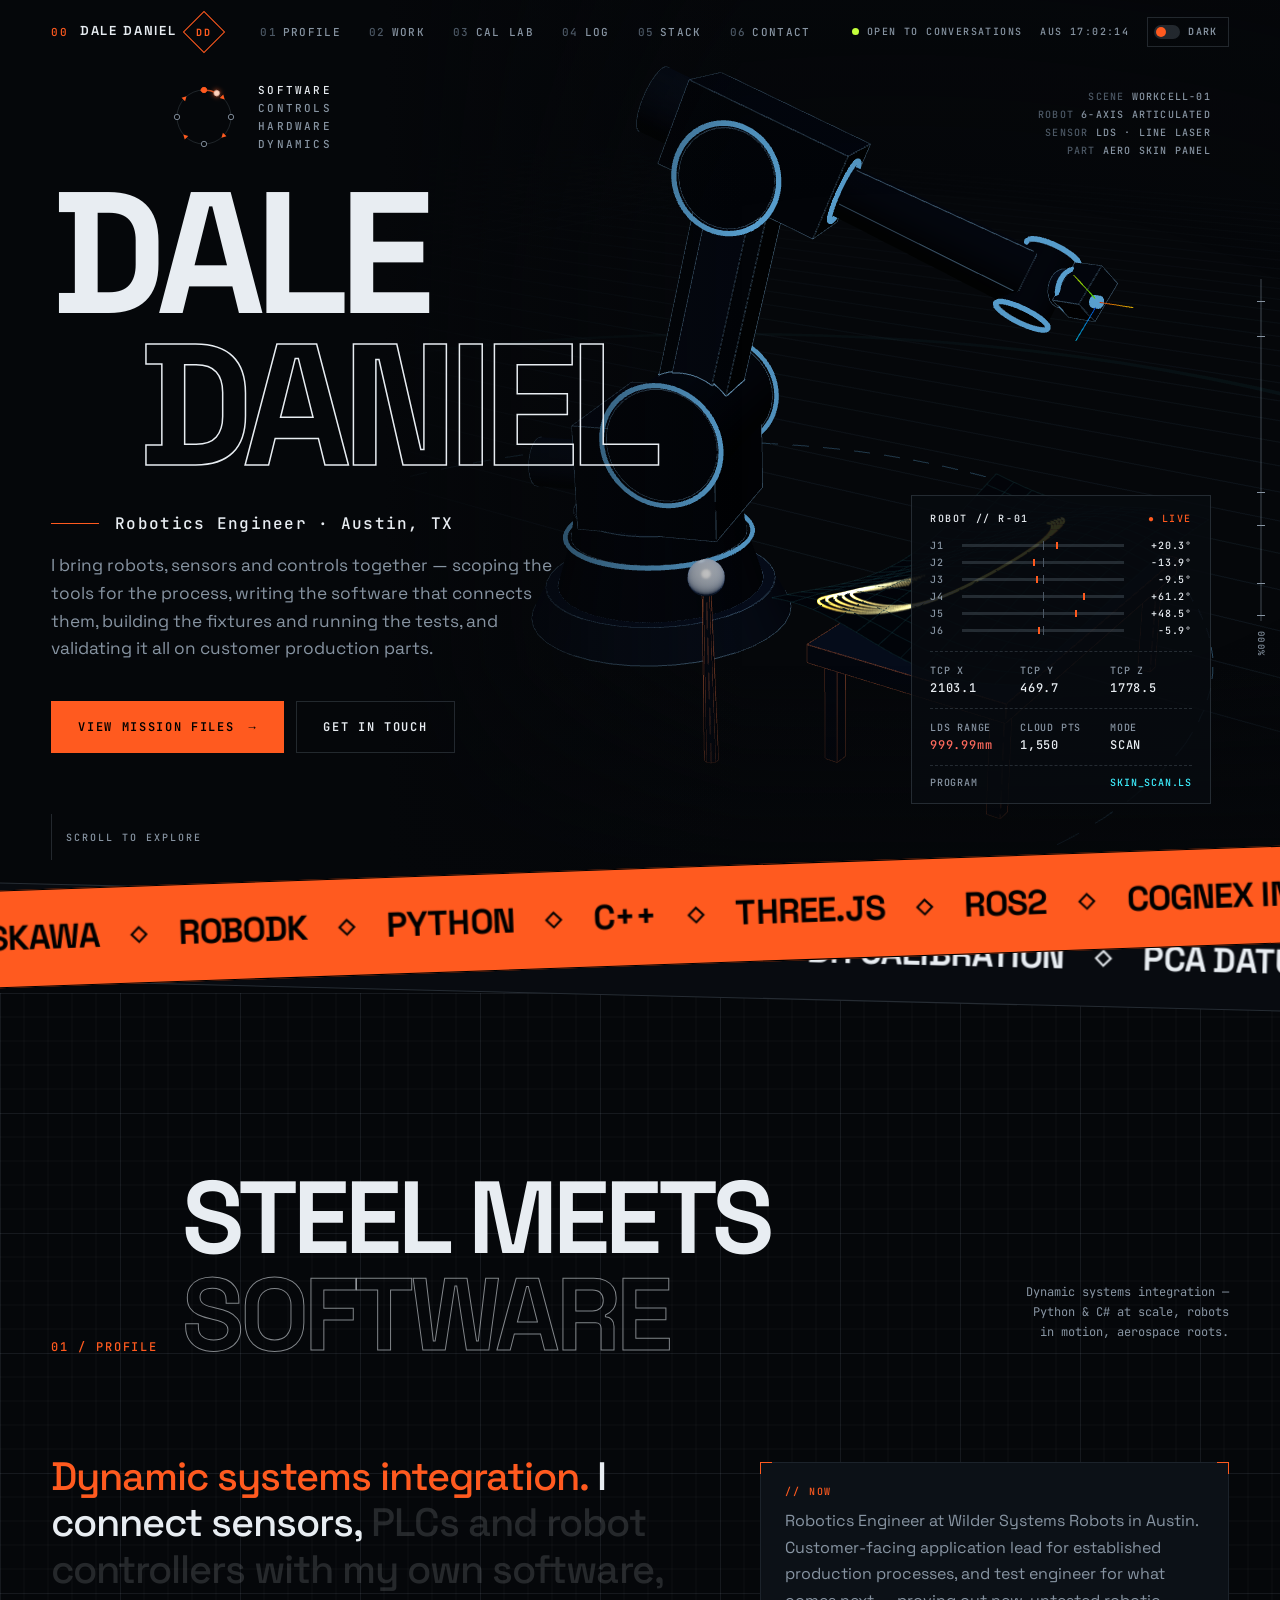
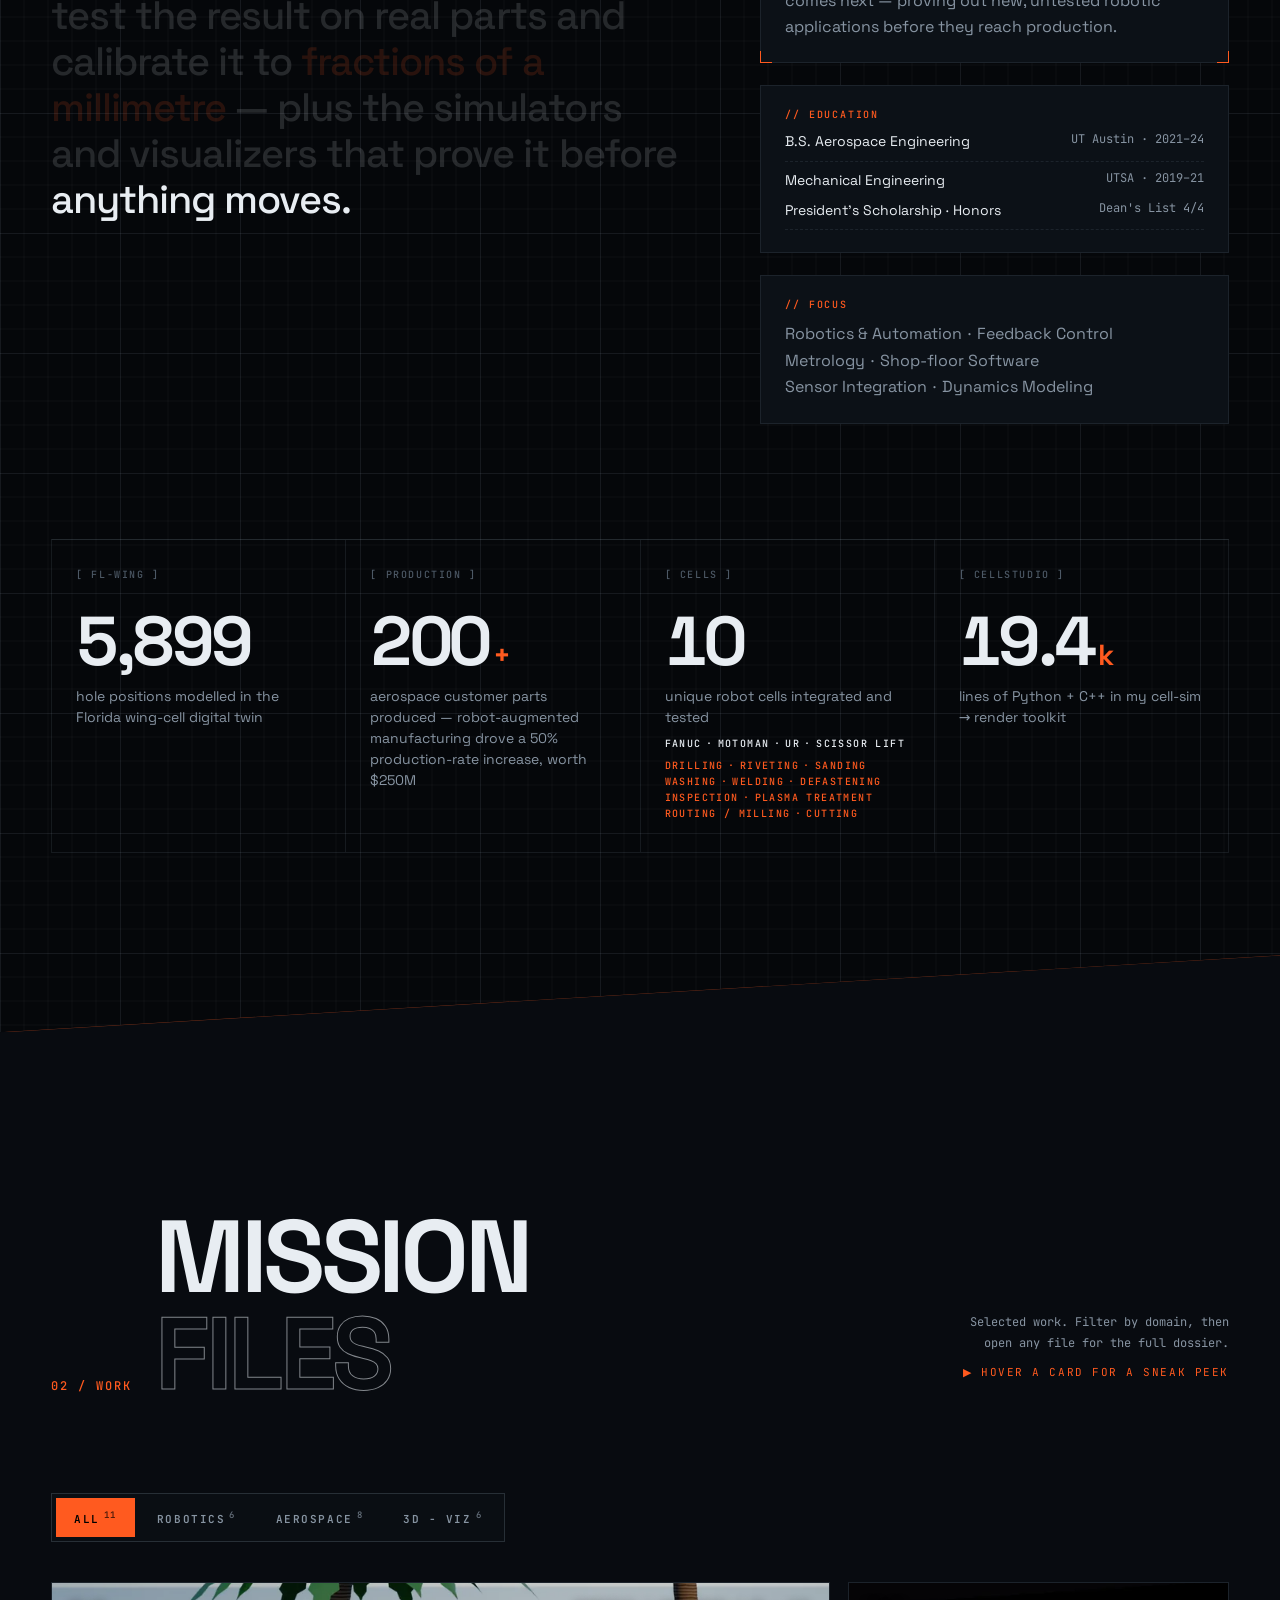
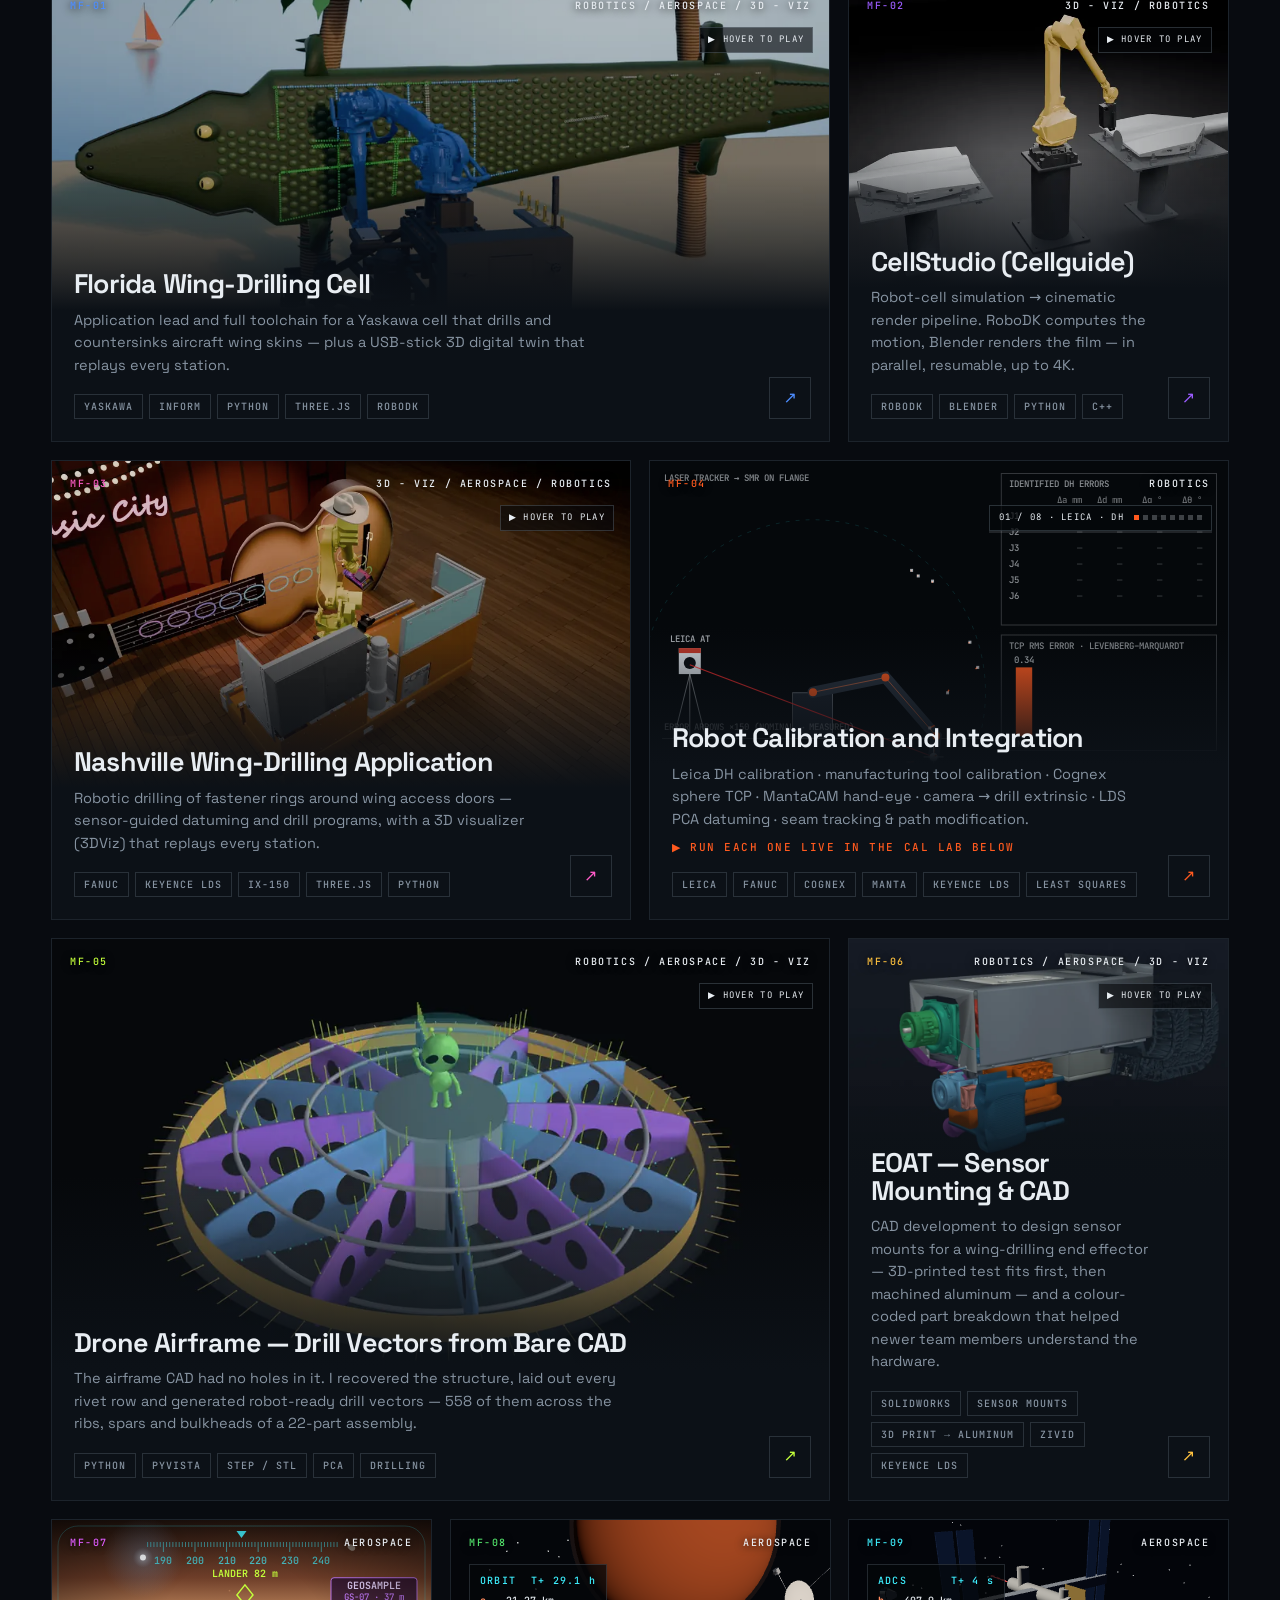
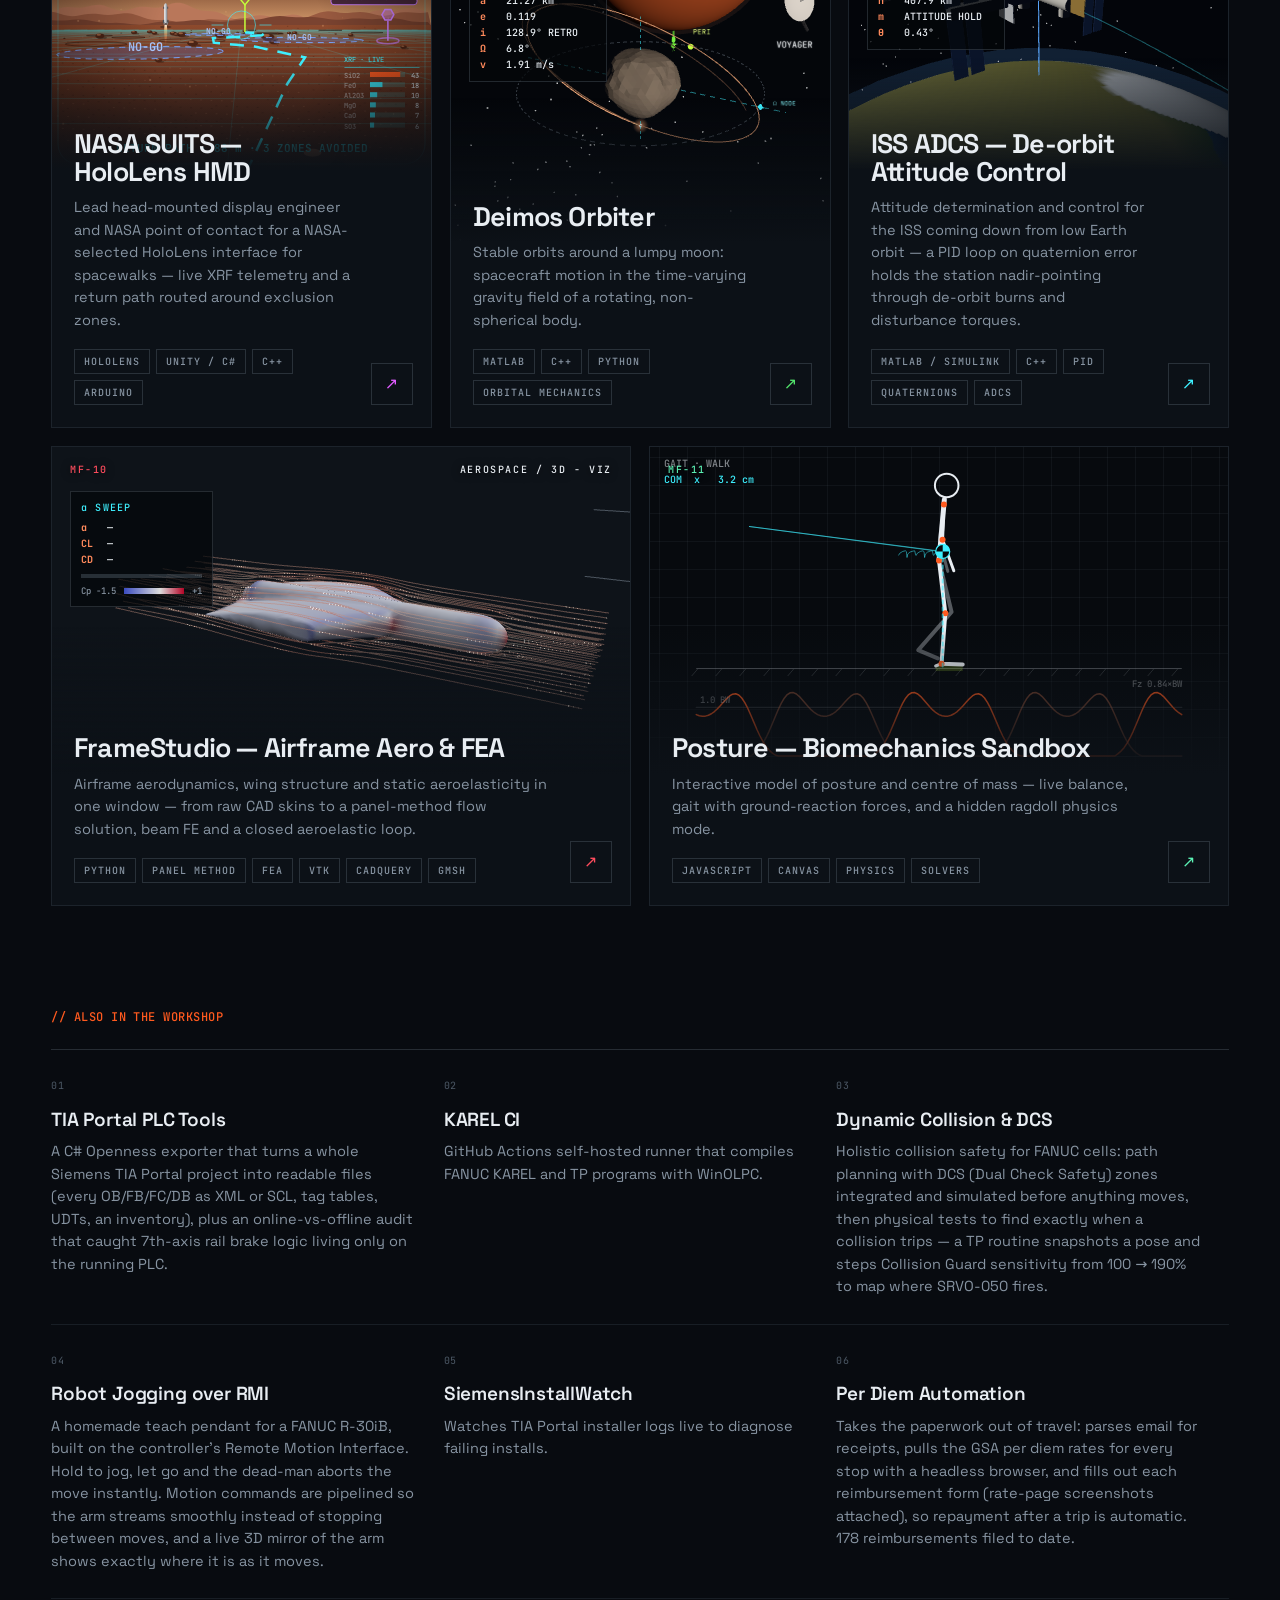
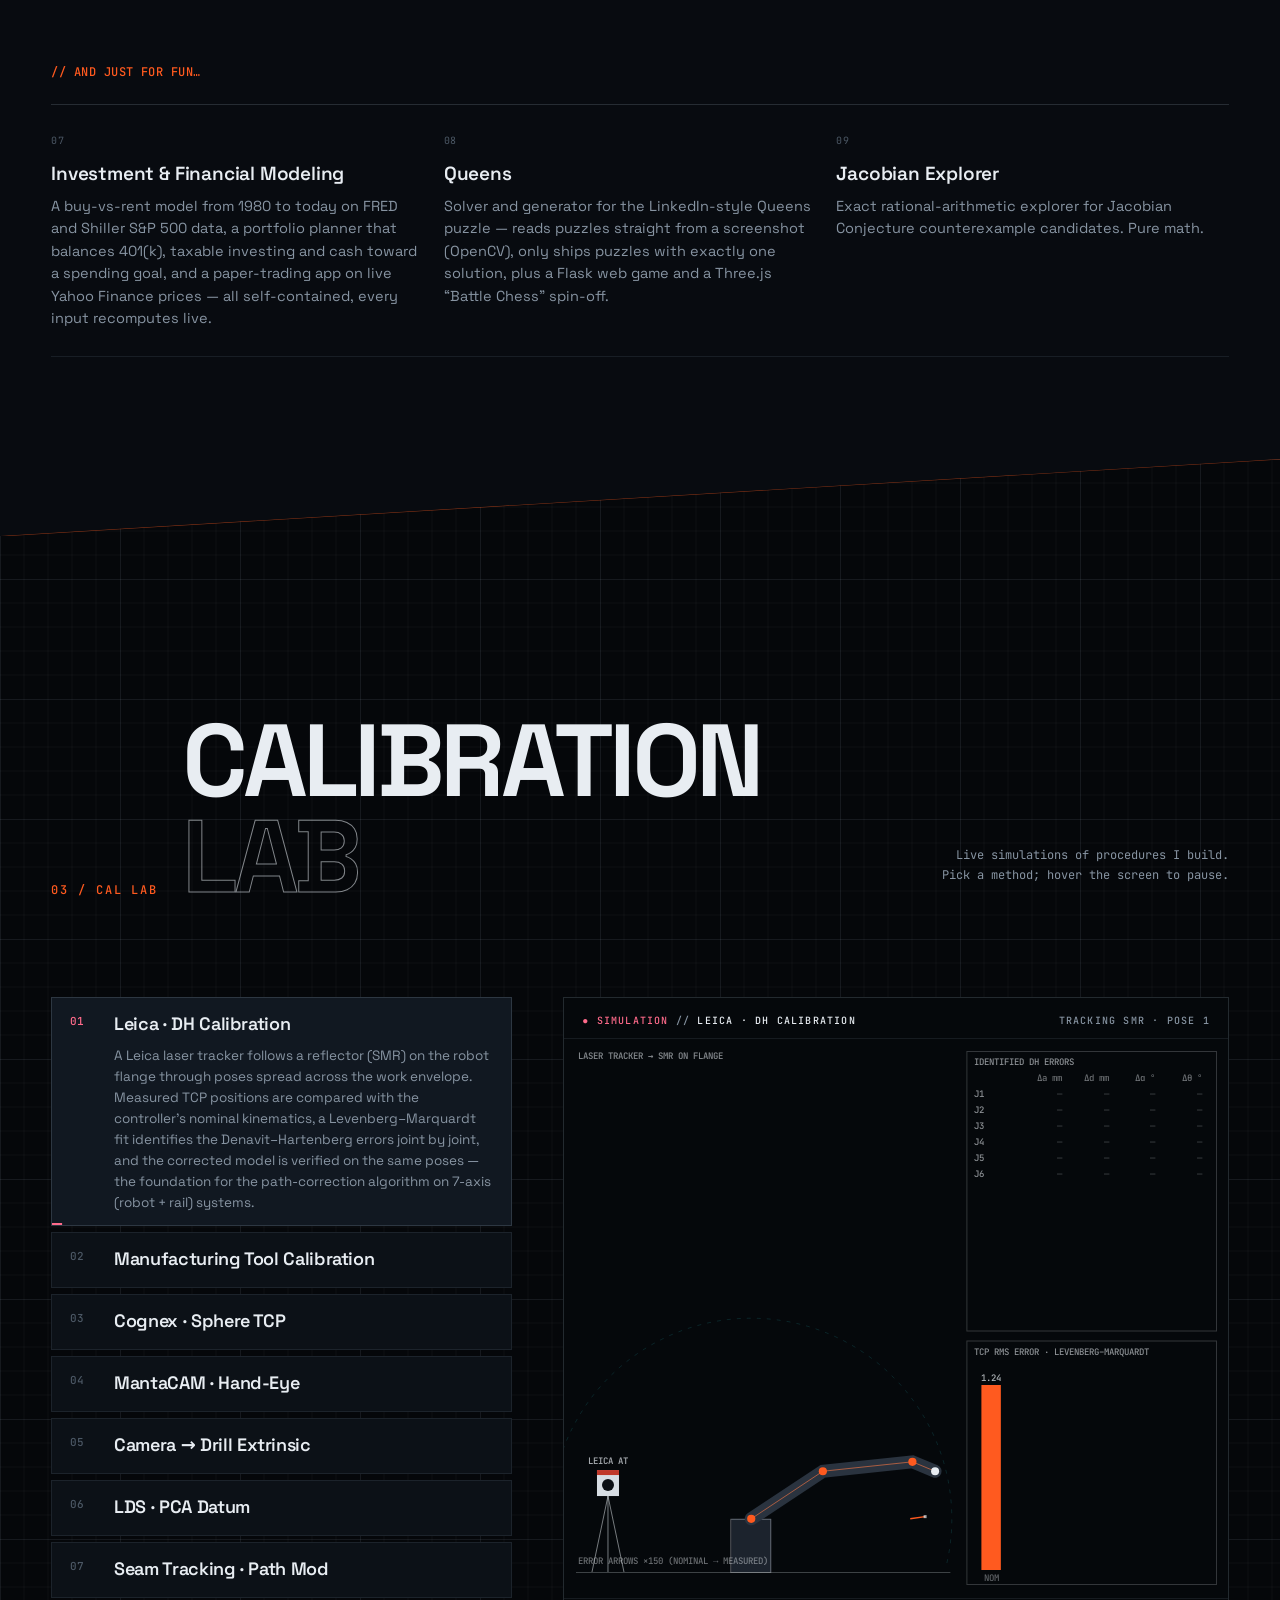
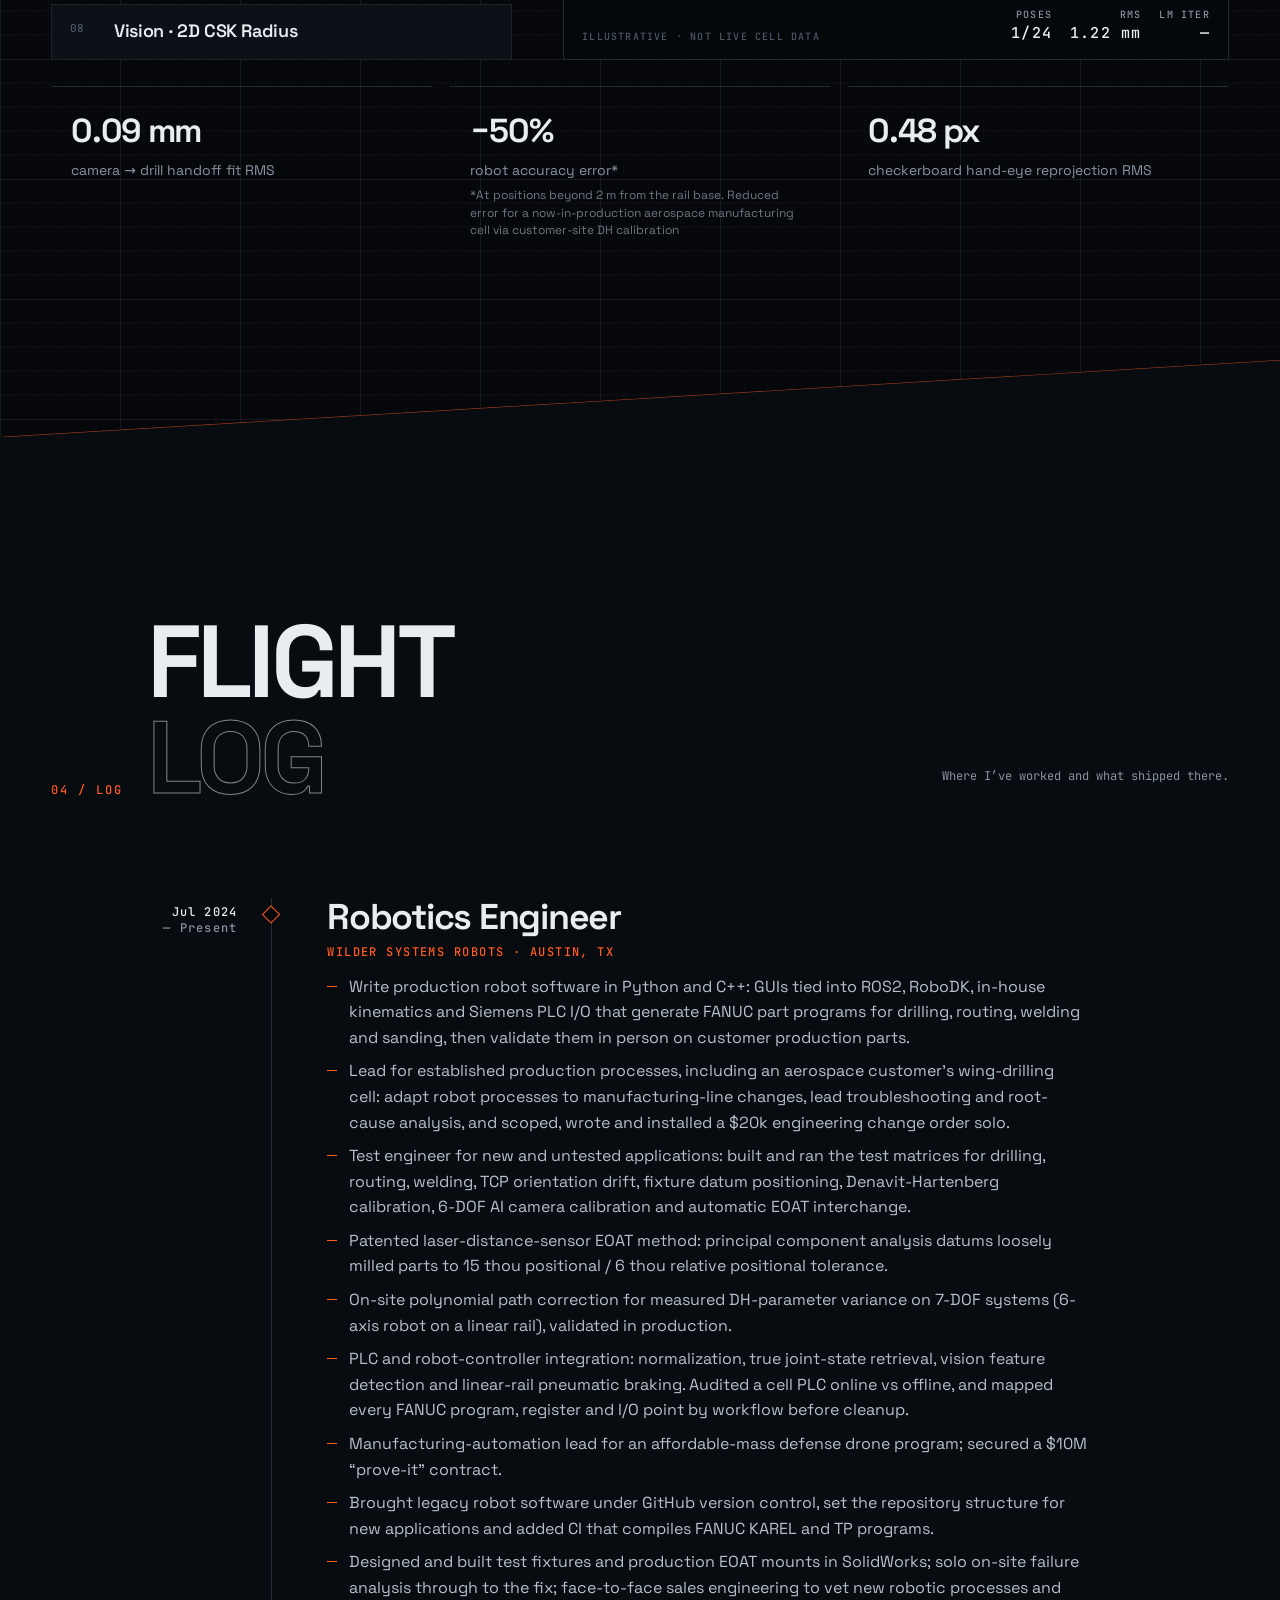
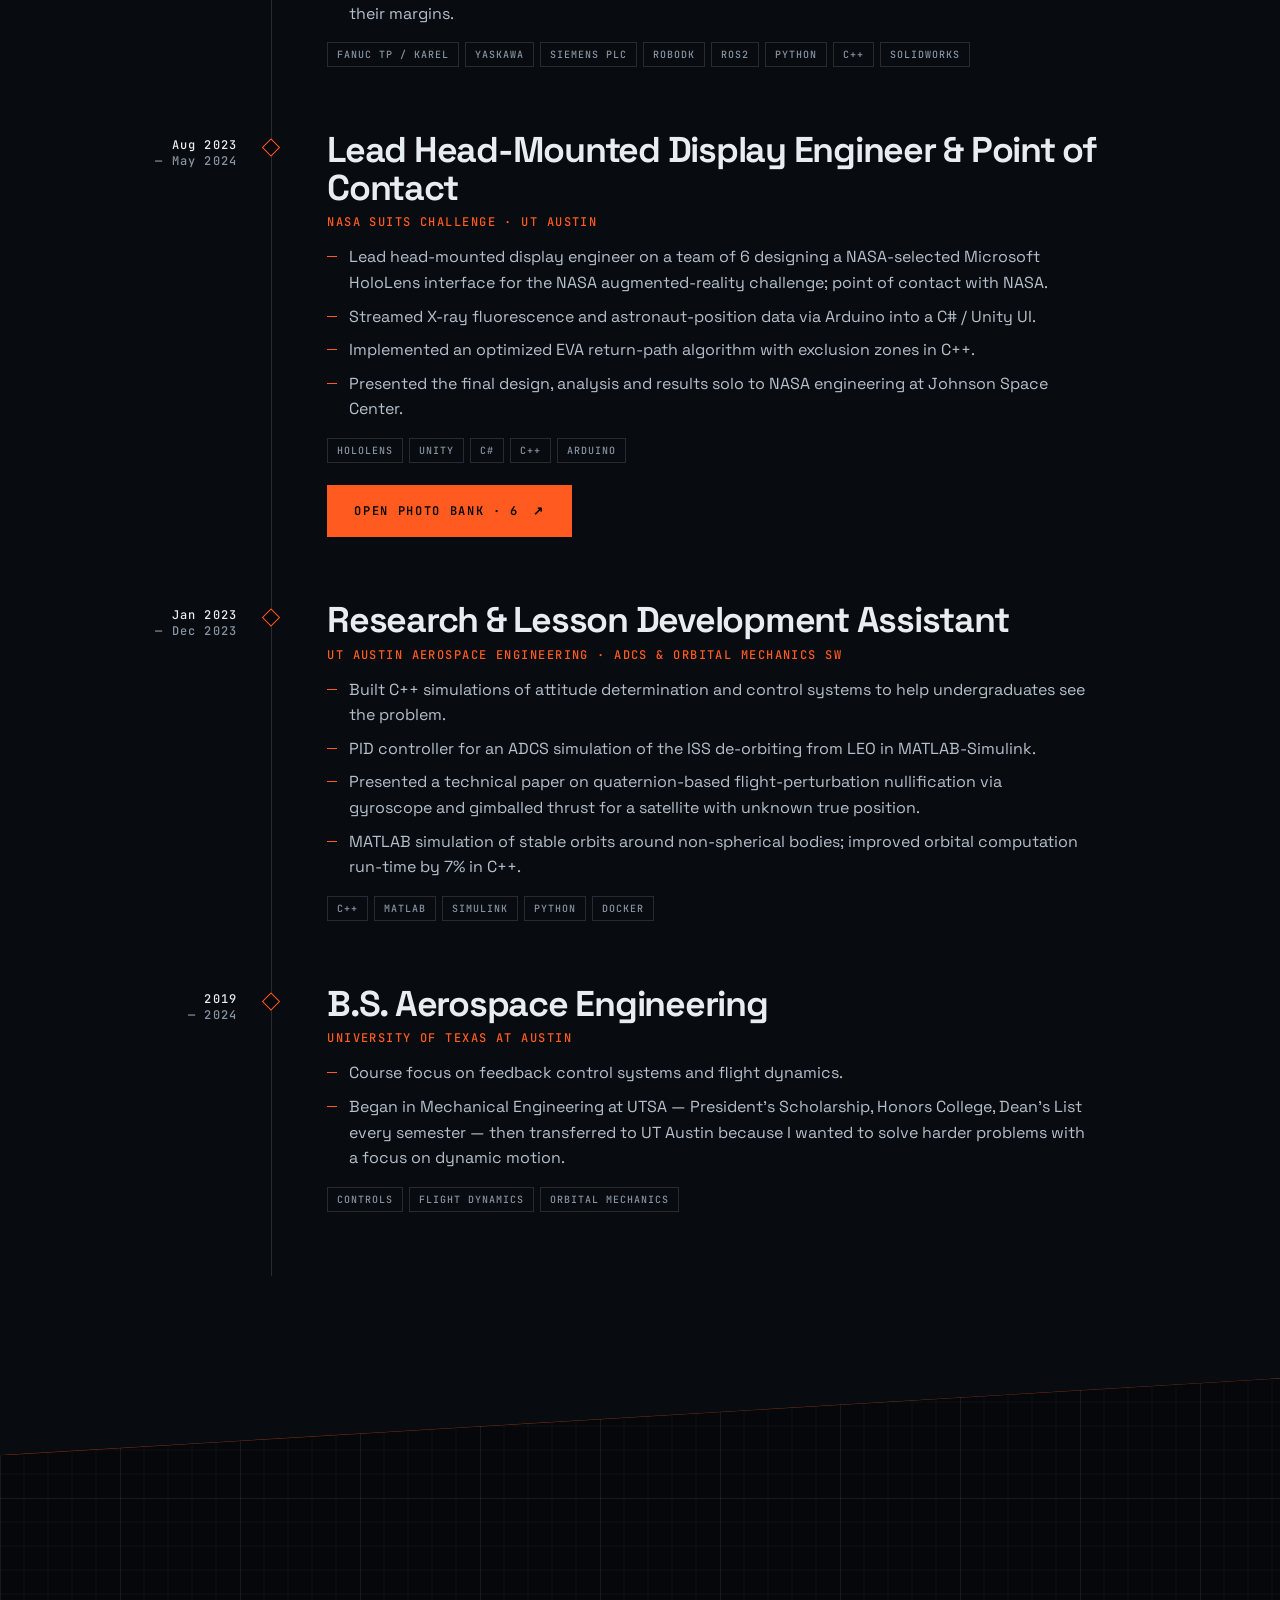
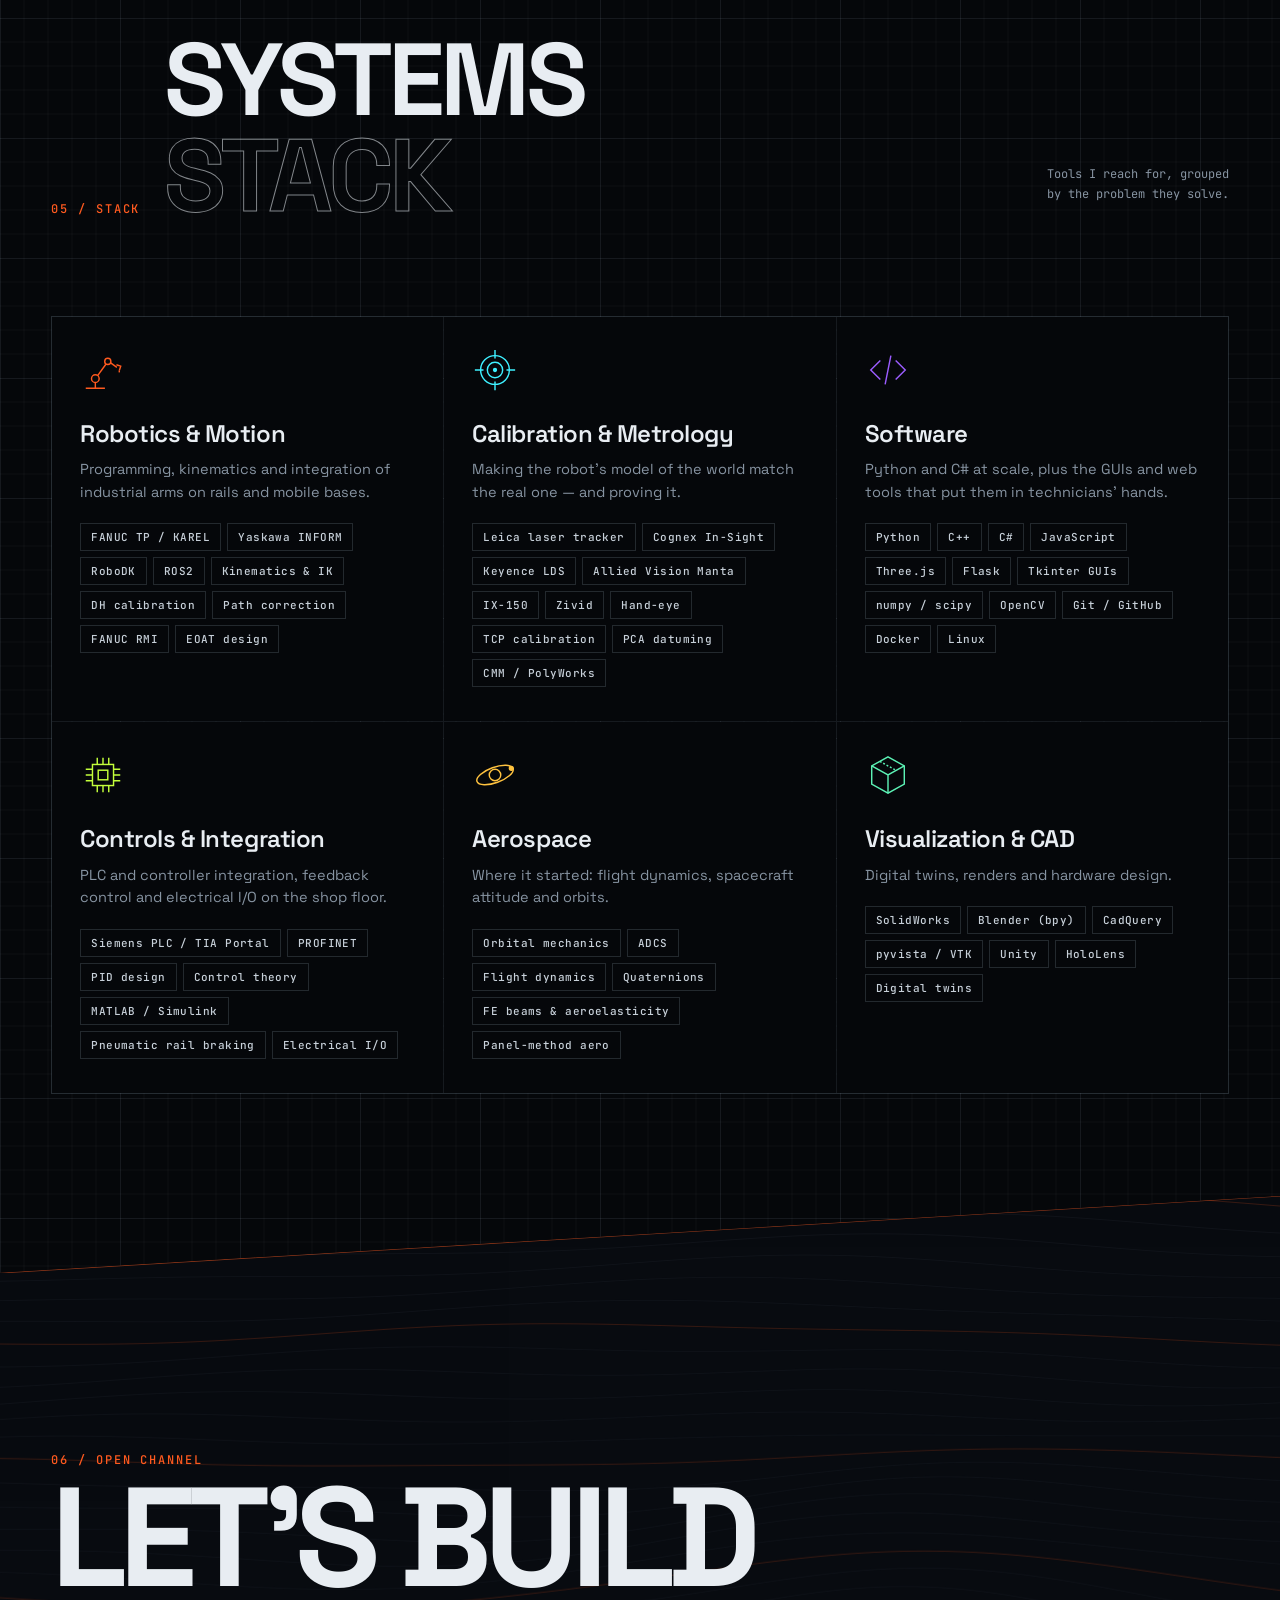
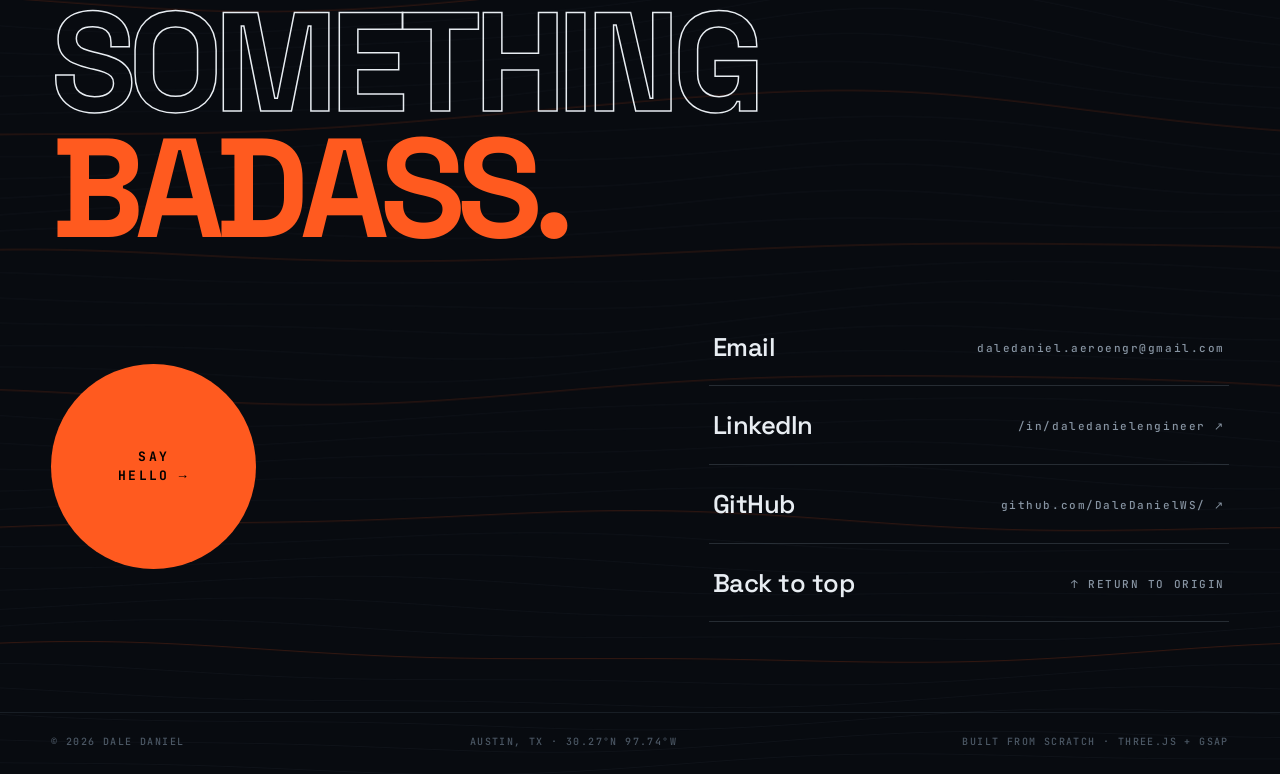
==== index.html @ c2057deb "Update site 2026-11-19 23:17 Co-Authored-By: Claude Opus 5.5 <noreply@anthropic.com>" ====
<!doctype html>
<html lang="en" class="no-js">
  <head>
    <meta charset="utf-8" />
    <meta name="viewport" content="width=device-width, initial-scale=1" />
    <title>Dale Daniel — Robotics Engineer</title>
    <meta
      name="description"
      content="Dale Daniel — robotics engineer in Austin, TX. Robot calibration, aerospace drilling cells, digital twins and the software that proves them."
    />
    <meta name="theme-color" content="#05070a" />
    <meta property="og:title" content="Dale Daniel — Robotics Engineer" />
    <meta property="og:description" content="Robot calibration, aerospace drilling cells, digital twins and the software that proves them." />
    <meta property="og:type" content="website" />
    <meta property="og:url" content="https://daledanielws.github.io/" />
    <meta property="og:image" content="https://daledanielws.github.io/og-image.jpg" />
    <meta property="og:image:width" content="1200" />
    <meta property="og:image:height" content="630" />
    <meta name="twitter:image" content="https://daledanielws.github.io/og-image.jpg" />
    <meta name="twitter:card" content="summary_large_image" />
    <link rel="icon" href="favicon.svg" type="image/svg+xml" />
    <link rel="icon" href="favicon-32.png" sizes="32x32" type="image/png" />
    <link rel="apple-touch-icon" href="apple-touch-icon.png" />
    <script>
      document.documentElement.classList.replace('no-js', 'js');
      // apply the saved light/dark choice before first paint (no flash)
      try {
        if (localStorage.getItem('dd-theme') === 'light') document.documentElement.dataset.theme = 'light';
      } catch (e) {}
    </script>
    <script type="module" crossorigin src="./assets/index-Bg_ZzEa9.js"></script>
    <link rel="stylesheet" crossorigin href="./assets/index-CFBimPor.css">
    <link rel="modulepreload" crossorigin href="./assets/hero-DARFWDT0.js">
    <link rel="modulepreload" crossorigin href="./assets/three.module-BrecXwE-.js">
    <link rel="preload" as="font" type="font/woff2" crossorigin href="./assets/jetbrains-mono-latin-wght-normal-B9CIFXIH.woff2">
    <link rel="preload" as="font" type="font/woff2" crossorigin href="./assets/space-grotesk-latin-wght-normal-BhU9QXUp.woff2">
  </head>
  <body class="is-booting">
    <!-- boot -->
    <div class="boot" id="boot" aria-hidden="true">
      <div class="boot__shutter boot__shutter--top"></div>
      <div class="boot__shutter boot__shutter--bot"></div>
      <div class="boot__panel">
        <div class="boot__brand"><span>DD // SYSTEMS</span><span id="boot-ver">BOOT</span></div>
        <div class="boot__log" id="boot-log"></div>
        <div class="boot__bar"><i id="boot-bar"></i></div>
        <div class="boot__pct"><span>INITIALIZING WORKCELL</span><span id="boot-pct">000%</span></div>
      </div>
      <div class="boot__skip">CLICK TO SKIP</div>
    </div>

    <div class="cursor" id="cursor" aria-hidden="true">
      <div class="cursor__ring"><span class="cursor__label"></span></div>
      <div class="cursor__dot"></div>
    </div>

    <header class="nav" id="nav">
      <a class="nav__brand" href="#top" data-link="top" aria-label="Back to top">
        <b class="nav__n">00</b>
        <span id="nav-name">DALE DANIEL</span>
        <span class="nav__mark"><span id="nav-initials">DD</span></span>
      </a>
      <nav class="nav__links" id="nav-links" aria-label="Sections"></nav>
      <div class="nav__meta">
        <span class="status"><i></i><span id="nav-status"></span></span>
        <span class="clock" id="clock">--:--:--</span>
        <button class="theme-toggle" id="theme-toggle" aria-label="Switch light / dark mode" data-cursor="MODE">
          <span class="theme-toggle__track"><i></i></span><span class="theme-toggle__label">DARK</span>
        </button>
        <button class="nav__burger" id="burger" aria-label="Menu"><i></i><i></i></button>
      </div>
    </header>
    <nav class="menu" id="menu" aria-label="Mobile"></nav>

    <div class="rail" id="rail" aria-hidden="true">
      <div class="rail__fill"></div>
      <span class="rail__pct">000%</span>
    </div>

    <main>
      <!-- HERO -->
      <section class="hero" id="top">
        <canvas class="hero__canvas" id="hero-canvas" aria-hidden="true"></canvas>
        <div class="hero__vignette"></div>
        <div class="wrap hero__content">
          <div class="hero__eyebrow" id="hero-eyebrow"></div>
          <h1 class="hero__title" id="hero-title"></h1>
          <div class="hero__role" id="hero-role"></div>
          <p class="hero__lede" id="hero-lede"></p>
          <div class="hero__cta">
            <a class="btn btn--solid" href="#work">View mission files <span class="arr">→</span></a>
            <a class="btn" href="#contact">Get in touch</a>
          </div>
        </div>
        <div class="hero__hudlayer">
          <div class="hero__axis">
            <div>SCENE <b>WORKCELL-01</b></div>
            <div>ROBOT <b>6-AXIS ARTICULATED</b></div>
            <div>SENSOR <b>LDS · LINE LASER</b></div>
            <div>PART <b>AERO SKIN PANEL</b></div>
          </div>
          <aside class="hud brackets" id="hud" aria-hidden="true">
            <span class="br-b"></span>
            <div class="hud__head"><span>ROBOT // R-01</span><span class="rec">LIVE</span></div>
            <div id="hud-joints"></div>
            <div class="hud__grid">
              <div>TCP X<b data-hud="x">0</b></div>
              <div>TCP Y<b data-hud="y">0</b></div>
              <div>TCP Z<b data-hud="z">0</b></div>
            </div>
            <div class="hud__grid">
              <div class="laser">LDS RANGE<b data-hud="range">—</b></div>
              <div>CLOUD PTS<b data-hud="pts">0</b></div>
              <div>MODE<b>SCAN</b></div>
            </div>
            <div class="hud__foot"><span>PROGRAM</span><b>SKIN_SCAN.LS</b></div>
          </aside>
          <div class="hero__scroll"><i></i>SCROLL TO EXPLORE</div>
        </div>
      </section>

      <div class="marquee" data-dir="1"><div class="marquee__track" id="marquee-a"></div></div>
      <div class="marquee marquee--alt" data-dir="-1"><div class="marquee__track" id="marquee-b"></div></div>

      <section class="section bp-grid" id="about"></section>
      <section class="section section--layer section--alt" id="work"></section>
      <section class="section section--layer bp-grid" id="calibration"></section>
      <section class="section section--layer section--alt" id="experience"></section>
      <section class="section section--layer bp-grid" id="stack"></section>
      <section class="contact section--layer section--alt" id="contact"></section>
    </main>

    <!-- project dossier overlay -->
    <div class="dossier" id="dossier" role="dialog" aria-modal="true" aria-hidden="true" aria-labelledby="dossier-title">
      <div class="dossier__scrim" data-close></div>
      <div class="dossier__layer"></div>
      <div class="dossier__panel">
        <div class="dossier__bar">
          <span><span class="code" id="dossier-code">MF-00</span> / MISSION FILE</span>
          <div class="dossier__nav">
            <button data-prev aria-label="Previous project">← PREV</button>
            <button data-next aria-label="Next project">NEXT →</button>
            <button data-close aria-label="Close">CLOSE ✕</button>
          </div>
        </div>
        <div class="dossier__scroll" id="dossier-scroll"></div>
      </div>
    </div>

  </body>
</html>
---- assets/index-CFBimPor.css ----
:root{--bg:#05070a;--bg-2:#080b10;--panel:#0c1117;--panel-2:#111821;--line:#bed7eb17;--line-2:#bed7eb29;--text:#e8edf2;--muted:#8794a2;--dim:#4c5865;--accent:#ff5a1f;--accent-2:#ff8a5c;--cyan:#3ef0ff;--violet:#9b5cff;--lime:#c3ff3b;--amber:#ffc23f;--f-display:"Space Grotesk Variable", "Space Grotesk", system-ui, sans-serif;--f-mono:"JetBrains Mono Variable", "JetBrains Mono", ui-monospace, "Cascadia Code", monospace;--pad:clamp(20px, 4vw, 64px);--maxw:1440px;--nav-h:64px;--ease:cubic-bezier(.22, 1, .36, 1)}*,:before,:after{box-sizing:border-box}html{background:var(--bg);color:var(--text);-webkit-font-smoothing:antialiased;text-rendering:optimizelegibility;caret-color:#0000}input,textarea,[contenteditable]{caret-color:auto}body{font-family:var(--f-display);margin:0;font-size:16px;line-height:1.55;overflow-x:hidden}body.is-booting,body.is-locked{overflow:hidden}img{max-width:100%;display:block}a{color:inherit;text-decoration:none}button{font:inherit;color:inherit;cursor:pointer;background:0 0;border:0;padding:0}::selection{background:var(--accent);color:#000}.mono{font-family:var(--f-mono);letter-spacing:.04em}.sr-only{clip:rect(0 0 0 0);white-space:nowrap;width:1px;height:1px;position:absolute;overflow:hidden}.cursor{z-index:500;pointer-events:none;position:fixed;top:0;left:0}.cursor__dot,.cursor__ring{border-radius:50%;position:fixed;top:0;left:0;translate:-50% -50%}.cursor__dot{background:var(--accent);width:5px;height:5px}.cursor__ring{width:34px;height:34px;transition:width .35s var(--ease), height .35s var(--ease), background .3s, border-color .3s;border:1px solid #ffffff73;place-items:center;display:grid}.cursor__ring:before,.cursor__ring:after{content:"";background:#ffffffb3;position:absolute}.cursor__ring:before{width:1px;height:8px;top:-10px;left:50%}.cursor__ring:after{width:8px;height:1px;top:50%;left:-10px}.cursor__label{font:600 8px/1 var(--f-mono);letter-spacing:.08em;color:#000;opacity:0;transition:opacity .2s}.cursor.is-hover .cursor__ring{border-color:var(--accent);width:56px;height:56px}.cursor.is-label .cursor__ring{border-color:var(--accent);background:var(--accent);width:38px;height:38px}.cursor.is-label .cursor__label{opacity:1}.cursor__dot{transition:opacity .2s}.cursor.is-label .cursor__dot{opacity:0}.cursor__coords{font:500 9px/1 var(--f-mono);color:#fff9;white-space:nowrap;position:fixed;top:0;left:0;translate:22px 18px}@media (hover:none),(pointer:coarse){.cursor{display:none}}@media (hover:hover) and (pointer:fine){body.has-cursor,body.has-cursor a,body.has-cursor button{cursor:none}}.boot{z-index:300;font-family:var(--f-mono);color:var(--muted);place-items:center;font-size:12px;display:grid;position:fixed;inset:0}.boot__shutter{background:var(--bg);height:50.5%;position:absolute;left:0;right:0}.boot__shutter--top{border-bottom:1px solid var(--line-2);top:0}.boot__shutter--bot{bottom:0}.boot__panel{width:min(560px,88vw);position:relative}.boot__brand{color:var(--text);letter-spacing:.2em;justify-content:space-between;margin-bottom:18px;font-size:11px;display:flex}.boot__log{white-space:pre;min-height:9.5em;line-height:1.6}.boot__log .ok{color:var(--lime)}.boot__log .hl{color:var(--accent)}.boot__bar{background:var(--line-2);height:2px;margin-top:18px;overflow:hidden}.boot__bar i{background:var(--accent);transform-origin:0;width:100%;height:100%;display:block;transform:scaleX(0)}.boot__pct{letter-spacing:.16em;justify-content:space-between;margin-top:10px;font-size:10px;display:flex}.boot__skip{letter-spacing:.2em;color:var(--dim);font-size:10px;position:absolute;bottom:28px;left:50%;translate:-50%}.nav{z-index:100;height:var(--nav-h);padding:0 var(--pad);transition:background .4s, border-color .4s, height .4s var(--ease);border-bottom:1px solid #0000;justify-content:space-between;align-items:center;gap:24px;display:flex;position:fixed;top:0;left:0;right:0}.nav.is-scrolled{border-color:var(--line);background:#05070af0;height:54px}.nav__brand{letter-spacing:.14em;align-items:center;gap:12px;font-size:13px;font-weight:600;display:flex}.nav__n{font:500 11px var(--f-mono);letter-spacing:.12em;color:var(--dim);transition:color .25s}.nav__brand:hover .nav__n,.nav__brand.is-active .nav__n{color:var(--accent)}.nav__mark{border:1px solid var(--accent);width:30px;height:30px;font:700 10px var(--f-mono);place-items:center;display:grid;rotate:45deg}.nav__mark span{color:var(--accent);rotate:-45deg}.nav__links{font:500 11px var(--f-mono);letter-spacing:.12em;gap:4px;display:flex}.nav__links a{color:var(--muted);padding:8px 12px;transition:color .25s;position:relative}.nav__links a b{color:var(--dim);margin-right:6px;font-weight:500;transition:color .25s}.nav__links a:after{content:"";background:var(--accent);transform-origin:100%;height:1px;transition:transform .4s var(--ease);position:absolute;bottom:2px;left:12px;right:12px;transform:scaleX(0)}.nav__links a:hover,.nav__links a.is-active{color:var(--text)}.nav__links a.is-active b,.nav__links a:hover b{color:var(--accent)}.nav__links a.is-active:after{transform-origin:0;transform:scaleX(1)}.nav__meta{font:500 10px var(--f-mono);letter-spacing:.14em;color:var(--muted);align-items:center;gap:18px;display:flex}.status{align-items:center;gap:8px;display:inline-flex}.status i{background:var(--lime);border-radius:50%;width:7px;height:7px;animation:2s infinite ping;box-shadow:0 0 #c3ff3b99}@keyframes ping{0%{box-shadow:0 0 #c3ff3b8c}70%{box-shadow:0 0 0 9px #c3ff3b00}to{box-shadow:0 0 #c3ff3b00}}.nav__burger{border:1px solid var(--line-2);width:40px;height:40px;display:none;position:relative}.nav__burger i{background:var(--text);height:1px;transition:transform .4s var(--ease), top .4s var(--ease);position:absolute;left:11px;right:11px}.nav__burger i:first-child{top:16px}.nav__burger i:nth-child(2){top:23px}body.menu-open .nav__burger i:first-child{top:19px;transform:rotate(45deg)}body.menu-open .nav__burger i:nth-child(2){top:19px;transform:rotate(-45deg)}.menu{z-index:99;padding:var(--pad);clip-path:inset(0 0 100%);transition:clip-path .7s var(--ease);background:#05070af7;flex-direction:column;justify-content:center;gap:8px;display:flex;position:fixed;inset:0}body.menu-open .menu{clip-path:inset(0)}.menu a{letter-spacing:-.02em;font-size:clamp(36px,10vw,64px);font-weight:600;line-height:1.1}.menu a b{font:500 12px var(--f-mono);color:var(--accent);vertical-align:top;margin-right:10px}.menu .nav__mark{vertical-align:middle;width:2.5em;height:2.5em;margin-left:.5em;font-size:clamp(12px,3vw,18px);display:inline-grid}.rail{z-index:80;background:var(--line-2);width:2px;height:38vh;position:fixed;top:50%;right:18px;translate:0 -50%}.rail__fill{background:var(--accent);transform-origin:top;position:absolute;inset:0;transform:scaleY(0)}.rail__tick{background:var(--muted);width:8px;height:1px;position:absolute;left:-3px}.rail__pct{font:500 9px var(--f-mono);color:var(--muted);writing-mode:vertical-rl;letter-spacing:.14em;position:absolute;top:calc(100% + 10px);left:50%;translate:-50%}.wrap{width:100%;max-width:var(--maxw);padding:0 var(--pad);margin:0 auto}.section{background:var(--bg);padding:clamp(96px,14vw,180px) 0;position:relative}.section--layer{z-index:2;clip-path:polygon(0 6vw,100% 0,100% 100%,0 100%);margin-top:-6vw;padding-top:calc(clamp(96px,14vw,180px) + 6vw)}.bp-grid{background-image:url("data:image/svg+xml,%3Csvg xmlns='http://www.w3.org/2000/svg' width='120' height='120'%3E%3Cpath d='M24 0V120M48 0V120M72 0V120M96 0V120M0 24H120M0 48H120M0 72H120M0 96H120' stroke='%23bed7eb' stroke-opacity='.035'/%3E%3Cpath d='M.5 0V120M0 .5H120' stroke='%23bed7eb' stroke-opacity='.09'/%3E%3C/svg%3E");background-size:120px 120px}.sec-head{grid-template-columns:auto 1fr auto;align-items:end;gap:24px;margin-bottom:clamp(48px,7vw,96px);display:grid}.sec-head__idx{font:500 12px var(--f-mono);color:var(--accent);letter-spacing:.16em;padding-bottom:10px}.sec-head__title{letter-spacing:-.045em;text-transform:uppercase;margin:0;font-size:clamp(44px,8vw,128px);font-weight:650;line-height:.9}.sec-head__title .out{color:#0000;-webkit-text-stroke:1px #e8edf28c}.sec-head__aside{max-width:300px;font:400 12px/1.7 var(--f-mono);color:var(--muted);text-wrap:balance;text-align:right;padding-bottom:10px}.sec-head__tip{letter-spacing:.14em;text-transform:uppercase;color:var(--accent);margin-top:10px;font-size:11px;display:block}.split-line{padding-bottom:.04em;display:block;overflow:hidden}.brackets{position:relative}.brackets:before,.brackets:after,.brackets>.br-b:before,.brackets>.br-b:after{content:"";border-color:var(--accent);pointer-events:none;border-style:solid;width:12px;height:12px;position:absolute}.brackets:before{border-width:1px 0 0 1px;top:-1px;left:-1px}.brackets:after{border-width:1px 1px 0 0;top:-1px;right:-1px}.brackets>.br-b:before{border-width:0 0 1px 1px;bottom:-1px;left:-1px}.brackets>.br-b:after{border-width:0 1px 1px 0;bottom:-1px;right:-1px}.tag{border:1px solid var(--line-2);font:500 10px var(--f-mono);letter-spacing:.1em;color:var(--muted);text-transform:uppercase;white-space:nowrap;align-items:center;gap:6px;padding:5px 9px;display:inline-flex}.btn{height:52px;font:600 12px var(--f-mono);letter-spacing:.14em;text-transform:uppercase;border:1px solid var(--line-2);isolation:isolate;transition:color .4s var(--ease), border-color .4s;align-items:center;gap:14px;padding:0 26px;display:inline-flex;position:relative;overflow:hidden}.btn:before{content:"";z-index:-1;background:var(--accent);transition:transform .5s var(--ease);position:absolute;inset:0;transform:translateY(101%)}.btn:hover{color:#000;border-color:var(--accent)}.btn:hover:before{transform:translateY(0)}.btn--solid{background:var(--accent);color:#000;border-color:var(--accent)}.btn--solid:before{background:var(--text)}.btn .arr{transition:transform .4s var(--ease)}.btn:hover .arr{transform:translate(4px)}.hero{background:var(--bg);min-height:100svh;position:relative;overflow:hidden}.hero__canvas{width:100%;height:100%;display:block;position:absolute;inset:0}@media (width>=1001px){.hero__canvas{width:70%;left:30%}}.hero__vignette{pointer-events:none;background:linear-gradient(90deg, var(--bg) 30%, #05070a99 40%, #05070a00 58%), linear-gradient(0deg, #05070a 0%, #05070a00 26%), radial-gradient(ellipse at 70% 50%, transparent 40%, #05070a8c 100%);position:absolute;inset:0}.hero__content{z-index:2;min-height:100svh;padding-top:var(--nav-h);pointer-events:none;flex-direction:column;justify-content:center;padding-bottom:130px;display:flex;position:relative}@media (height<=700px){.hero__scroll{display:none}.hero__content{padding-bottom:56px}}.hero__content a,.hero__content button{pointer-events:auto}.hero__eyebrow{font:500 11px var(--f-mono);letter-spacing:.2em;color:var(--muted);align-items:center;gap:18px;margin-bottom:26px;display:flex}.loop{flex:none;width:72px;height:72px;overflow:visible}.loop__ring{fill:none;stroke:var(--line-2);stroke-width:1px}.loop__arrow{fill:var(--accent)}.loop__arrow--ccw,.loop.is-rev .loop__arrow--cw{display:none}.loop.is-rev .loop__arrow--ccw{display:inline}.loop__node{fill:var(--bg);stroke:var(--muted);stroke-width:1px;transition:fill .25s,stroke .25s}.loop__node.is-on{fill:var(--accent);stroke:var(--accent)}.loop__trail{fill:none;stroke:var(--accent);stroke-width:1.6px;stroke-dasharray:10 90;opacity:.75}.loop__dot{fill:#ffd2bd;filter:drop-shadow(0 0 3px var(--accent))}.loop__text ol{gap:4px;margin:0;padding:0;list-style:none;display:grid}.loop__text li{transition:color .25s}.loop__text li.is-on{color:var(--text)}.hero__title{letter-spacing:-.06em;text-transform:uppercase;margin:0;font-size:clamp(56px,min(13.5vw,21vh),220px);font-weight:700;line-height:.82}.hero__title .row{padding:.02em 0 .04em;display:block;overflow:hidden}.hero__title .row:nth-child(2){color:#0000;-webkit-text-stroke:1.5px var(--text);padding-left:.5em}.hero__title .ch{display:inline-block}.hero__role{font:500 clamp(13px, 1.25vw, 16px) var(--f-mono);letter-spacing:.08em;color:var(--text);align-items:center;gap:16px;margin-top:30px;display:flex}.hero__role:before{content:"";background:var(--accent);width:48px;height:1px}.hero__lede{max-width:520px;color:var(--muted);margin:18px 0 0;font-size:clamp(16px,1.35vw,19px);line-height:1.6}.hero__cta{flex-wrap:wrap;gap:12px;margin-top:38px;display:flex}.hud{z-index:3;right:calc(var(--pad) + 18px);border:1px solid var(--line-2);contain:layout paint style;width:300px;font:500 10px var(--f-mono);letter-spacing:.08em;color:var(--muted);background:#080b10db;padding:16px 18px 14px;position:absolute;bottom:96px}.hud__head{color:var(--text);letter-spacing:.16em;justify-content:space-between;margin-bottom:12px;display:flex}.hud__head .rec{color:var(--accent)}.hud__head .rec:before{content:"●";margin-right:6px;animation:1.2s steps(2,end) infinite blink}@keyframes blink{50%{opacity:0}}.hud__joint{grid-template-columns:22px 1fr 58px;align-items:center;gap:10px;height:17px;display:grid}.hud__joint .bar{background:var(--line-2);height:3px;position:relative}.hud__joint .bar:before{content:"";background:var(--dim);width:1px;height:9px;position:absolute;top:-3px;left:50%}.hud__joint .bar i{background:var(--accent);width:2px;height:7px;margin-left:-1px;position:absolute;top:-2px;left:0}.hud__joint .val{text-align:right;color:var(--text);font-variant-numeric:tabular-nums}.hud__grid{border-top:1px dashed var(--line-2);grid-template-columns:repeat(3,1fr);gap:8px;margin-top:12px;padding-top:12px;display:grid}.hud__grid div b{color:var(--text);font-variant-numeric:tabular-nums;margin-top:3px;font-size:12px;font-weight:500;display:block}.hud__grid .laser b{color:#ff6b5e}.hud__foot{border-top:1px dashed var(--line-2);justify-content:space-between;margin-top:12px;padding-top:10px;display:flex}.hud__foot b{color:var(--cyan);font-weight:500}.hero__scroll{z-index:3;left:var(--pad);font:500 10px var(--f-mono);letter-spacing:.2em;color:var(--muted);align-items:center;gap:14px;display:flex;position:absolute;bottom:40px}.hero__scroll i{background:var(--line-2);width:1px;height:46px;position:relative;overflow:hidden}.hero__scroll i:after{content:"";background:var(--accent);width:1px;height:40%;animation:drip 1.8s var(--ease) infinite;position:absolute;top:-40%;left:0}@keyframes drip{to{top:100%}}.hero__axis{z-index:3;top:calc(var(--nav-h) + 24px);right:calc(var(--pad) + 18px);text-align:right;font:500 10px/1.8 var(--f-mono);letter-spacing:.12em;color:var(--dim);position:absolute}.hero__axis b{color:var(--muted);font-weight:500}.marquee{z-index:3;background:var(--accent);color:#000;border-top:1px solid #000;border-bottom:1px solid #000;margin:-30px 0 0;padding:20px 0;position:relative;overflow:hidden;rotate:-2deg;scale:1.04}.marquee--alt{background:var(--bg-2);color:var(--text);z-index:2;border-color:var(--line-2);margin-top:-64px;rotate:1.4deg}.marquee__track{will-change:transform;width:max-content;display:flex}.marquee__item{letter-spacing:-.02em;text-transform:uppercase;white-space:nowrap;align-items:center;gap:32px;padding-right:32px;font-size:clamp(20px,2.6vw,36px);font-weight:650;display:flex}.marquee__item:after{content:"";border:2px solid;width:12px;height:12px;rotate:45deg}.profile{grid-template-columns:1.35fr 1fr;align-items:start;gap:clamp(40px,6vw,110px);display:grid}.statement{letter-spacing:-.025em;margin:0;font-size:clamp(26px,3.1vw,48px);font-weight:500;line-height:1.16}.statement .w{opacity:.14}.statement em{color:var(--accent);font-style:normal}.profile__side{gap:22px;padding-top:8px;display:grid}.profile__card{background:var(--panel);border:1px solid var(--line);padding:22px 24px}.profile__card h4{font:500 10px var(--f-mono);color:var(--accent);letter-spacing:.18em;margin:0 0 10px}.profile__card p{color:var(--muted);margin:0;line-height:1.65}.focus{overflow:hidden}.focus__in{text-wrap:balance;margin-left:-.9em;display:block}.focus__in span{white-space:nowrap}.focus__in span:before{content:"·";text-align:center;width:.9em;display:inline-block}.profile__card ul{gap:8px;margin:0;padding:0;list-style:none;display:grid}.profile__card li{border-bottom:1px dashed var(--line);justify-content:space-between;gap:12px;padding-bottom:8px;font-size:14px;display:flex}.profile__card li:has(+li.is-joined){border-bottom:0;padding-bottom:0}.profile__card li span:last-child{color:var(--muted);font:400 12px var(--f-mono);text-align:right}.stats{border-top:1px solid var(--line-2);border-left:1px solid var(--line);grid-template-columns:repeat(4,1fr);margin-top:clamp(64px,9vw,130px);display:grid}.stat{border-right:1px solid var(--line);border-bottom:1px solid var(--line);padding:28px 24px 30px;position:relative;overflow:hidden}.stat:before{content:"";background:radial-gradient(400px circle at var(--mx,50%) var(--my,50%), #ff5a1f1f, transparent 40%);opacity:0;transition:opacity .4s;position:absolute;inset:0}.stat:hover:before{opacity:1}.stat__code{font:500 10px var(--f-mono);color:var(--dim);letter-spacing:.16em}.stat__num{letter-spacing:-.05em;font-variant-numeric:tabular-nums;margin-top:26px;font-size:clamp(44px,5.4vw,84px);font-weight:650;line-height:1}.stat__num small{color:var(--accent);letter-spacing:-.02em;margin-left:4px;font-size:.42em}.stat__label{color:var(--muted);margin-top:10px;font-size:14px;line-height:1.5}.stat__list{font:500 10px/1.6 var(--f-mono);letter-spacing:.14em;color:var(--text);margin-top:8px;overflow:hidden}.stat__list>span{flex-wrap:wrap;margin-left:-1.6em;display:flex}.stat__list i{white-space:nowrap;font-style:normal}.stat__list i:before{content:"·";text-align:center;width:1.6em;display:inline-block}.stat__list--acc{color:var(--accent);margin-top:6px}.tabs{border:1px solid var(--line-2);background:#0c111799;flex-wrap:wrap;gap:4px;width:max-content;max-width:100%;margin-bottom:40px;padding:4px;display:flex;position:relative}.tabs__ind{background:var(--accent);z-index:0;width:0;height:calc(100% - 8px);transition:transform .55s var(--ease), width .55s var(--ease);position:absolute;top:4px;left:0}.tabs button{z-index:1;font:600 11px var(--f-mono);letter-spacing:.14em;color:var(--muted);padding:11px 18px;transition:color .35s;position:relative}.tabs button sup{opacity:.7;margin-left:4px;font-size:9px}.tabs button.is-active{color:#000}.tabs button:not(.is-active):hover{color:var(--text)}.work-grid{grid-template-columns:repeat(12,minmax(0,1fr));gap:18px;display:grid}.card-cell{grid-column:span var(--span,4);outline:none;min-width:0;display:flex}.card-cell.is-hidden{display:none}.card-cell:focus-visible .card{border-color:var(--acc)}.card{--acc:var(--accent);background:var(--panel);border:1px solid var(--line);min-width:0;min-height:460px;transform-style:preserve-3d;text-align:left;isolation:isolate;flex-direction:column;flex:1;transition:border-color .4s;display:flex;position:relative;overflow:hidden}.card:hover{border-color:color-mix(in srgb, var(--acc) 55%, transparent)}.card__media{background:#070a0e;flex:1;min-height:250px;position:relative;overflow:hidden}.card__media img,.card__media canvas{object-fit:cover;width:112%;height:112%;transition:transform 1s var(--ease), filter .6s;position:absolute;inset:-6%}.card__media img{filter:saturate(.85)brightness(.85);max-width:none}.card:hover .card__media img{filter:saturate(1.05)brightness()}.card__media:after{content:"";background:linear-gradient(0deg, var(--panel) 0%, transparent 45%);pointer-events:none;position:absolute;inset:0}.card__scan{z-index:2;pointer-events:none;background:linear-gradient(180deg, transparent 0%, color-mix(in srgb, var(--acc) 22%, transparent) 50%, transparent 51%);opacity:0;background-position:0 -120%;background-size:100% 220%;position:absolute;inset:0}.card:hover .card__scan{opacity:1;animation:scan 1.3s var(--ease) 1 forwards}@keyframes scan{to{background-position:0 120%}}.card__top{z-index:3;font:500 10px var(--f-mono);letter-spacing:.16em;color:var(--text);text-shadow:0 1px 8px #000;justify-content:space-between;display:flex;position:absolute;top:16px;left:18px;right:18px}.card__top .code{color:var(--acc)}.card__body{z-index:2;margin-top:-40px;padding:0 76px 22px 22px;position:relative;transform:translateZ(30px)}.card__title{letter-spacing:-.03em;margin:0;font-size:clamp(24px,2.1vw,32px);font-weight:650;line-height:1.05}.card__title span{-webkit-box-decoration-break:clone;box-decoration-break:clone;transition:color .35s var(--ease), background-color .35s var(--ease), box-shadow .35s var(--ease);background-color:#0000;padding:.05em 0;box-shadow:.22em 0 #0000,-.22em 0 #0000}.card-cell:hover .card__title span,.card-cell:focus-visible .card__title span{color:var(--acc);background-color:#000;box-shadow:.22em 0 #000,-.22em 0 #000}.card:has(.card__media.is-playing) .card__title span{background-color:#000;box-shadow:.22em 0 #000,-.22em 0 #000}@media (hover:none){.card:has(.vid-progress.is-sim) .card__title span{background-color:#000;box-shadow:.22em 0 #000,-.22em 0 #000}}.card__sub{color:var(--muted);max-width:560px;margin:10px 0 18px;font-size:14.5px;line-height:1.55}.card__callout{font:500 11px var(--f-mono);letter-spacing:.14em;text-transform:uppercase;color:var(--accent);margin:-8px 0 18px}.card__tags{flex-wrap:wrap;gap:6px;display:flex}.card__open{z-index:3;border:1px solid var(--line-2);width:42px;height:42px;color:var(--acc);transition:background .4s var(--ease), color .4s, rotate .5s var(--ease);place-items:center;display:grid;position:absolute;bottom:22px;right:18px}.card:hover .card__open{background:var(--acc);color:#000;rotate:-45deg}.card__glare{z-index:4;pointer-events:none;background:radial-gradient(500px circle at var(--gx,50%) var(--gy,50%), #ffffff12, transparent 40%);opacity:0;transition:opacity .4s;position:absolute;inset:0}.card:hover .card__glare{opacity:1}.dossier{--acc:var(--accent);z-index:150;pointer-events:none;visibility:hidden;position:fixed;inset:0}.dossier.is-open{pointer-events:auto;visibility:visible}.dossier__scrim{opacity:0;background:#000000d1;position:absolute;inset:0}.dossier__layer{background:var(--acc);width:min(1180px,100vw);position:absolute;top:0;bottom:0;right:0}.dossier__panel{background:var(--bg-2);border-left:1px solid var(--line-2);flex-direction:column;width:min(1180px,100vw);display:flex;position:absolute;top:0;bottom:0;right:0}.dossier__bar{border-bottom:1px solid var(--line);height:64px;font:500 11px var(--f-mono);letter-spacing:.14em;color:var(--muted);flex:none;justify-content:space-between;align-items:center;gap:16px;padding:0 28px;display:flex}.dossier__bar .code{color:var(--acc)}.dossier__nav{gap:8px;display:flex}.dossier__nav button{border:1px solid var(--line-2);height:38px;font:600 10px var(--f-mono);letter-spacing:.14em;padding:0 14px;transition:background .3s,color .3s,border-color .3s}.dossier__nav button:hover{background:var(--acc);color:#000;border-color:var(--acc)}.dossier__scroll{overscroll-behavior:contain;flex:1;overflow-y:auto}.dossier__scroll::-webkit-scrollbar{width:6px}.dossier__scroll::-webkit-scrollbar-thumb{background:var(--line-2)}.dossier__hero{background:#06090c;height:min(56vh,520px);position:relative;overflow:hidden}.dossier__hero img,.dossier__hero canvas{object-fit:cover;width:100%;height:100%}.dossier__hero:after{content:"";background:linear-gradient(0deg, var(--bg-2) 0%, transparent 50%);pointer-events:none;position:absolute;inset:0}.dossier__head{z-index:2;margin-top:-120px;padding:0 40px;position:relative}.dossier__kicker{font:500 11px var(--f-mono);letter-spacing:.18em;color:var(--acc)}.dossier__title{letter-spacing:-.045em;margin:12px 0 0;font-size:clamp(40px,6vw,84px);font-weight:700;line-height:.92}.dossier__lede{max-width:760px;color:var(--muted);margin:20px 0 0;font-size:clamp(17px,1.5vw,20px);line-height:1.6}.dossier__tabs{margin:34px 40px 0}.dossier__body{padding:0 40px 80px}.dossier__pane{display:none}.dossier__pane.is-active{display:block}.d-grid{grid-template-columns:1.4fr 1fr;gap:40px;display:grid}.d-text p{color:#c2ccd6;margin:0 0 16px;font-size:16.5px;line-height:1.72}.d-list{gap:0;margin:0;padding:0;list-style:none;display:grid}.d-list li{border-bottom:1px solid var(--line);color:#c2ccd6;padding:14px 0 14px 30px;line-height:1.6;position:relative}.d-list li:before{content:attr(data-n);font:500 10px var(--f-mono);color:var(--acc);position:absolute;top:16px;left:0}.d-metrics{background:var(--line);border:1px solid var(--line);align-self:start;gap:1px;display:grid}.d-metric{background:var(--panel);padding:18px 20px}.d-metric b{letter-spacing:-.04em;color:var(--text);font-size:32px;font-weight:650;line-height:1.05;display:block}.d-metric span{font:400 11px/1.5 var(--f-mono);color:var(--muted);letter-spacing:.04em;margin-top:4px;display:block}.d-stack{grid-template-columns:repeat(auto-fill,minmax(220px,1fr));gap:12px;display:grid}.d-stack div{border:1px solid var(--line);background:var(--panel);padding:16px 18px}.d-stack h5{font:500 10px var(--f-mono);letter-spacing:.16em;color:var(--acc);margin:0 0 8px}.d-stack p{color:#c2ccd6;margin:0;font-size:14.5px;line-height:1.6}.d-gallery{grid-template-columns:1fr 1fr;gap:12px;margin-top:28px;display:grid}.d-gallery figure{border:1px solid var(--line);background:#06090c;margin:0}.d-gallery figure.full{grid-column:1/-1}.d-gallery figcaption{font:400 11px var(--f-mono);color:var(--muted);border-top:1px solid var(--line);padding:10px 14px}.d-note{border-left:2px solid var(--acc);background:var(--panel);font:400 12px/1.7 var(--f-mono);color:var(--muted);margin-top:28px;padding:14px 16px}.lab{grid-template-columns:.9fr 1.3fr;align-items:stretch;gap:clamp(28px,4vw,64px);display:grid}.lab__menu{flex-direction:column;gap:6px;display:flex;position:relative}.lab__desc,.lab__pager{display:none}.lab__tab{border:1px solid var(--line);background:var(--panel);text-align:left;grid-template-columns:34px 1fr;gap:2px 10px;padding:12px 18px;transition:border-color .4s,background .4s;display:grid;position:relative;overflow:hidden}.lab__tab:after{content:"";background:var(--tab-c,var(--accent));transform-origin:0;width:100%;height:2px;position:absolute;bottom:0;left:0;transform:scaleX(0)}.lab__tab.is-active:after{transform:scaleX(var(--p,0));transition:transform .15s linear}.lab__tab .n{font:500 11px var(--f-mono);color:var(--dim);grid-row:span 2;padding-top:4px}.lab__tab h3{letter-spacing:-.02em;margin:0;font-size:18px;font-weight:600}.lab__tab p{max-height:0;color:var(--muted);transition:max-height .6s var(--ease), margin .6s var(--ease);margin:0;font-size:13.5px;line-height:1.55;overflow:hidden}.lab__tab.is-active{border-color:var(--line-2);background:var(--panel-2)}.lab__tab:hover{border-color:var(--tab-c,var(--accent));background:var(--panel-2)}.lab__tab:hover .n,.lab__tab.is-active .n{color:var(--tab-c,var(--accent))}.lab__tab.is-active p{max-height:200px;margin-top:6px}.lab__screen{border:1px solid var(--line-2);background:#05080b;min-height:560px;position:relative;overflow:hidden}.lab__view{border-top:1px solid var(--line);border-bottom:1px solid var(--line);position:absolute;inset:40px 0 60px}.lab__screen canvas{width:100%;height:100%;position:absolute;inset:0}.lab__overlay{pointer-events:none;font:500 10px var(--f-mono);letter-spacing:.12em;color:var(--muted);flex-direction:column;justify-content:space-between;padding:16px 18px;display:flex;position:absolute;inset:0}.lab__overlay .row{justify-content:space-between;gap:16px;display:flex}.lab__overlay b{color:var(--text);font-weight:500}.lab__overlay .live{color:var(--tab-c,var(--accent))}.lab__readouts{text-align:right;grid-template-columns:repeat(3,auto);gap:18px;display:grid}.lab__readouts b{font-variant-numeric:tabular-nums;margin-top:2px;font-size:15px;display:block}.lab__facts{grid-template-columns:repeat(3,1fr);gap:18px;margin-top:26px;display:grid}.lab__fact{border-top:1px solid var(--line-2);padding:18px 20px}.lab__fact b{letter-spacing:-.04em;font-size:clamp(26px,2.6vw,38px);font-weight:650;display:block}.lab__fact span{color:var(--muted);margin-top:4px;font-size:14px;line-height:1.5;display:block}.lab__fact small{color:var(--muted);opacity:.8;margin-top:6px;font-size:12px;line-height:1.45;display:block}.timeline{gap:0;display:grid;position:relative}.timeline__spine{background:var(--line-2);width:1px;position:absolute;top:0;bottom:0;left:220px}.timeline__spine i{background:linear-gradient(var(--accent), var(--cyan));transform-origin:top;position:absolute;inset:0;transform:scaleY(0)}.job{grid-template-columns:220px 1fr;gap:0 56px;padding:0 0 64px;display:grid;position:relative}.job__when{font:500 12px var(--f-mono);letter-spacing:.1em;color:var(--muted);text-align:right;padding-top:6px;padding-right:34px}.job__when b{color:var(--text);font-weight:500;display:block}.job__node{background:var(--bg);border:1px solid var(--accent);width:13px;height:13px;position:absolute;top:10px;left:220px;translate:-50%;rotate:45deg}.job.is-on .job__node{background:var(--accent);box-shadow:0 0 18px var(--accent)}.job__main h3{letter-spacing:-.035em;margin:0;font-size:clamp(26px,2.8vw,40px);font-weight:650;line-height:1.05}.job__org{font:500 12px var(--f-mono);letter-spacing:.12em;color:var(--accent);text-transform:uppercase;margin-top:8px}.job__main p{color:#c2ccd6;max-width:760px;margin:16px 0 0;line-height:1.7}.job__main ul{gap:8px;max-width:760px;margin:14px 0 0;padding:0;list-style:none;display:grid}.job__main li{color:#b5c0cb;padding-left:22px;line-height:1.6;position:relative}.job__main li:before{content:"";background:var(--accent);width:10px;height:1px;position:absolute;top:.75em;left:0}.job__main .card__tags{margin-top:16px}.stack{background:var(--line);border:1px solid var(--line);grid-template-columns:repeat(3,1fr);gap:1px;display:grid}.stack__cell{background:var(--bg);min-height:280px;padding:30px 28px 34px;position:relative;overflow:hidden}.stack__cell:before{content:"";background:radial-gradient(500px circle at var(--mx,50%) var(--my,50%), color-mix(in srgb, var(--c,var(--accent)) 14%, transparent), transparent 45%);opacity:0;transition:opacity .4s;position:absolute;inset:0}.stack__cell:hover:before{opacity:1}.stack__cell>*{position:relative}.stack__icon{width:46px;height:46px;color:var(--c,var(--accent))}.stack__cell h3{letter-spacing:-.02em;margin:22px 0 6px;font-size:24px;font-weight:600}.stack__cell>p{color:var(--muted);margin:0 0 20px;font-size:14.5px;line-height:1.55}.chips{flex-wrap:wrap;gap:6px;display:flex}.chip{border:1px solid var(--line-2);font:500 11px var(--f-mono);letter-spacing:.04em;color:#c7d0d9;padding:6px 10px;transition:border-color .3s,color .3s,background .3s}.chip:hover{border-color:var(--c,var(--accent));color:var(--c,var(--accent))}.contact{flex-direction:column;justify-content:space-between;min-height:100vh;padding:clamp(110px,14vw,180px) 0 0;display:flex;position:relative;overflow:hidden}.contact__bg{z-index:0;opacity:.6;width:100%;height:100%;display:block;position:absolute;inset:0}.contact__inner{z-index:1;position:relative}.contact__big{letter-spacing:-.06em;text-transform:uppercase;margin:0;font-size:clamp(54px,11vw,190px);font-weight:700;line-height:.85}.contact__big .out{color:#0000;-webkit-text-stroke:1.5px var(--text)}.contact__big .acc{color:var(--accent)}.contact__row{flex-wrap:wrap;justify-content:space-between;align-items:center;gap:32px;margin-top:56px;display:flex}.contact__mail{aspect-ratio:1;background:var(--accent);color:#000;width:clamp(170px,16vw,230px);font:700 13px var(--f-mono);letter-spacing:.16em;text-align:center;border-radius:50%;justify-content:center;align-items:center;line-height:1.5;display:inline-flex;position:relative}.contact__links{gap:2px;min-width:min(520px,100%);display:grid}.contact__links a{border-bottom:1px solid var(--line-2);letter-spacing:-.02em;transition:padding .4s var(--ease), color .3s;justify-content:space-between;align-items:center;padding:18px 4px;font-size:clamp(20px,2vw,28px);font-weight:550;display:flex}.contact__links a span:last-child{font:500 11px var(--f-mono);color:var(--muted);letter-spacing:.14em}.contact__links a:hover{color:var(--accent);padding-left:18px}.footer{z-index:1;border-top:1px solid var(--line);font:500 10px var(--f-mono);letter-spacing:.14em;color:var(--dim);margin-top:90px;padding:22px 0 26px;position:relative}.footer .wrap{flex-wrap:wrap;justify-content:space-between;gap:12px;display:flex}.footer a:hover{color:var(--accent)}.split-line>span{display:inline-block}.section--alt{background-color:var(--bg-2)}.section--layer:before{content:"";pointer-events:none;background:linear-gradient(to bottom right,#0000 calc(50% - 1px),#ff5a1f8c 50%,#0000 calc(50% + 1px));height:6vw;position:absolute;top:0;left:0;right:0}.contact.section--layer{padding-top:calc(clamp(110px,14vw,180px) + 6vw)}.hero__hudlayer{z-index:3;pointer-events:none;position:absolute;inset:0}.no-webgl .hero__canvas{display:none}.no-webgl .hero{background:radial-gradient(ellipse at 72% 55%, #ff5a1f2e, transparent 55%), radial-gradient(ellipse at 80% 40%, #3ef0ff1f, transparent 50%), var(--bg)}.card__media canvas{width:100%;height:100%;inset:0}.dossier .tabs__ind{background:var(--acc)}.dossier__tabs{max-width:calc(100% - 80px)}.d-text .btn{margin-top:10px}.lab__screen canvas{opacity:0;transition:opacity .7s var(--ease)}.lab__screen canvas.is-active{opacity:1}.lab__disclaimer{color:var(--dim);align-self:end}.quests{margin-top:clamp(64px,8vw,110px)}.quests--fun{margin-top:clamp(40px,5vw,64px)}.quests__title{letter-spacing:.16em;color:var(--accent);margin:0 0 22px;font-size:12px;font-weight:500}.quests__grid{border-top:1px solid var(--line-2);grid-template-columns:repeat(3,1fr);display:grid}.quest{border-bottom:1px solid var(--line);padding:22px 24px 26px 0;position:relative}.quest__n{color:var(--dim);font-size:10px}.quest h4{letter-spacing:-.01em;margin:8px 0 6px;font-size:19px;font-weight:600}.quest p{color:var(--muted);margin:0;font-size:14.5px;line-height:1.55}@media (width<=1000px){.quests__grid{grid-template-columns:1fr 1fr}}@media (width<=720px){.quests__grid{grid-template-columns:1fr}.dossier__tabs{max-width:calc(100% - 44px)}}.js .rv{opacity:0;transform:translateY(40px)}@media (width<=1180px){.nav__links{display:none}.nav__burger{display:block}.stack{grid-template-columns:repeat(2,1fr)}.hud{width:270px}}@media (width<=1000px){.hero__vignette{background:linear-gradient(#05070abf 0%,#05070a66 50%,#05070a 100%)}.hud,.hero__axis{display:none}.profile,.lab,.d-grid{grid-template-columns:1fr}.stats{grid-template-columns:repeat(2,1fr)}.lab__screen{min-height:420px}.lab{gap:12px}.lab__menu{display:none}.lab__pager{grid-template-columns:44px 1fr 44px;align-items:center;gap:6px 10px;display:grid}.lab__step{border:1px solid var(--line-2);background:var(--panel);width:44px;height:44px;color:var(--text);font-size:22px;line-height:1}.lab__step:active{border-color:var(--tab-c,var(--accent));color:var(--tab-c,var(--accent))}.lab__now{text-align:center;min-width:0}.lab__count{font:500 11px var(--f-mono);letter-spacing:.16em;color:var(--muted);display:block}.lab__count b{color:var(--tab-c,var(--accent));font-weight:600}.lab__pname{letter-spacing:-.01em;margin-top:2px;font-size:15px;font-weight:600;line-height:1.25;display:block}.lab__segs{grid-column:1/-1;grid-auto-columns:1fr;grid-auto-flow:column;gap:4px;display:grid}.lab__seg{align-items:center;height:24px;padding:0;display:flex}.lab__seg i{background:var(--line-2);width:100%;height:4px;position:relative;overflow:hidden}.lab__seg.is-past i{background:var(--tab-c,var(--accent))}.lab__seg i:after{content:"";background:var(--tab-c,var(--accent));transform-origin:0;position:absolute;inset:0;transform:scaleX(0)}.lab__seg.is-active i:after{transform:scaleX(var(--p,0));transition:transform .15s linear}.lab__screen{touch-action:pan-y}.lab__desc{color:var(--muted);margin:0;font-size:13.5px;line-height:1.55;display:block}.timeline__spine,.job__node{left:0}.job{grid-template-columns:1fr;padding-left:30px}.job__when{text-align:left;padding:0 0 10px}.sec-head{grid-template-columns:1fr}.sec-head__aside{text-align:left}}@media (width<=720px){.nav__meta .clock,.nav__meta .status{display:none}.card{min-height:420px}.stack,.lab__facts{grid-template-columns:1fr}.lab__screen{flex-direction:column;min-height:0;display:flex}.lab__overlay{font-size:9px;display:contents}.lab__overlay .row{padding:10px 12px}.lab__overlay .row:first-child{order:-1}.lab__overlay .row:last-child{flex-direction:column-reverse;gap:8px}.lab__view{height:320px;position:relative;inset:auto}.lab__readouts{text-align:left;grid-template-columns:repeat(3,1fr);gap:10px}.lab__readouts b{white-space:nowrap;font-size:13px}.hero__lede{background:#05070ac7;margin-left:-12px;padding:10px 12px}[data-theme=light] .hero__lede{background:#eef0ecd9}.hero__scroll{left:auto;right:var(--pad);flex-direction:row-reverse;bottom:36px}.hero__scroll i{height:32px}.rail{display:none}.dossier__head,.dossier__body{padding-left:22px;padding-right:22px}.dossier__tabs{margin-left:22px;margin-right:22px}.d-gallery{grid-template-columns:1fr}.tabs button{padding:10px 12px}}@media (prefers-reduced-motion:reduce){.card:hover .card__scan,.hero__scroll i:after{animation:none}}.perf{z-index:400;border:1px solid var(--lime);color:var(--lime);font:500 11px/1.6 var(--f-mono);white-space:pre;pointer-events:none;background:#000000e0;padding:8px 12px;position:fixed;bottom:12px;left:12px}.theme-toggle{border:1px solid var(--line-2);height:30px;font:600 10px var(--f-mono);letter-spacing:.14em;color:var(--muted);align-items:center;gap:8px;padding:0 10px 0 6px;transition:border-color .3s,color .3s;display:inline-flex}.theme-toggle:hover{border-color:var(--accent);color:var(--text)}.theme-toggle__track{background:var(--line-2);border-radius:7px;width:26px;height:14px;position:relative}.theme-toggle__track i{background:var(--accent);width:10px;height:10px;transition:transform .35s var(--ease);border-radius:50%;position:absolute;top:2px;left:2px}.theme-toggle.is-light .theme-toggle__track i{transform:translate(12px)}.theme-anim,.theme-anim *,.theme-anim :before,.theme-anim :after{transition:background-color .45s,color .45s,border-color .45s!important}.hero,.nav{color:var(--text)}.theme-anim .hero,.theme-anim .hero *,.theme-anim .hero :before,.theme-anim .hero :after,.theme-anim .nav,.theme-anim .nav *,.theme-anim .nav :before,.theme-anim .nav :after{transition:none!important}[data-theme=light]{--bg:#eef0ec;--bg-2:#e4e7e2;--panel:#f8f9f6;--panel-2:#fff;--line:#0c12181a;--line-2:#0c121833;--text:#0c0f13;--muted:#56616b;--dim:#8d969e;--accent:#f2541a;--cyan:#0b8ea3;--lime:#4f8a00;--violet:#7b3fe0;--amber:#b97f00;--lightningcss-light:initial;--lightningcss-dark: ;color-scheme:light}[data-theme=light] .cursor__ring{border-color:#0c0f1373}[data-theme=light] .cursor__ring:before,[data-theme=light] .cursor__ring:after{background:#0c0f138c}[data-theme=light] .nav.is-scrolled{background:#eef0ecf0}[data-theme=light] .menu{background:#eef0ecfa}[data-theme=light] .bp-grid{background-image:url("data:image/svg+xml,%3Csvg xmlns='http://www.w3.org/2000/svg' width='120' height='120'%3E%3Cpath d='M24 0V120M48 0V120M72 0V120M96 0V120M0 24H120M0 48H120M0 72H120M0 96H120' stroke='%230c0f13' stroke-opacity='.04'/%3E%3Cpath d='M.5 0V120M0 .5H120' stroke='%230c0f13' stroke-opacity='.09'/%3E%3C/svg%3E")}[data-theme=light] .sec-head__title .out{-webkit-text-stroke-color:#0c0f1399}[data-theme=light] .hero__vignette{background:linear-gradient(90deg, var(--bg) 30%, #eef0ec99 40%, #eef0ec00 58%), linear-gradient(0deg, #eef0ec 0%, #eef0ec00 26%), radial-gradient(ellipse at 70% 50%, transparent 45%, #eef0ec80 100%)}[data-theme=light] .hud{background:#ffffffe0}[data-theme=light] .tabs{background:#ffffffb3}[data-theme=light] .dossier__scrim{background:#14181c8c}[data-theme=light] .d-text p,[data-theme=light] .d-list li,[data-theme=light] .d-stack p,[data-theme=light] .job__main p{color:#2b333b}[data-theme=light] .job__main li{color:#3a434c}[data-theme=light] .chip{color:#2b333b}[data-theme=light] .card__top{color:#e8edf2}[data-theme=light] .lab__overlay{color:#8794a2}[data-theme=light] .lab__overlay b{color:#e8edf2}[data-theme=light] .card__open,[data-theme=light] .dossier__kicker,[data-theme=light] .dossier__bar .code,[data-theme=light] .d-list li:before,[data-theme=light] .d-stack h5{color:color-mix(in srgb, var(--acc) 70%, #000)}[data-theme=light] .stack__icon{color:color-mix(in srgb, var(--c) 75%, #000)}[data-theme=light] .lab__tab.is-active .n,[data-theme=light] .lab__count b{color:color-mix(in srgb, var(--tab-c) 70%, #000)}[data-theme=light] .lab__seg.is-past i,[data-theme=light] .lab__seg i:after{background:color-mix(in srgb, var(--tab-c) 70%, #000)}@media (width<=1000px){[data-theme=light] .hero__vignette{background:linear-gradient(#eef0eccc 0%,#eef0ec73 50%,#eef0ec 100%)}}.orbit-hud{z-index:3;min-width:138px;font:500 10px/1.6 var(--f-mono);color:#8794a2;pointer-events:none;background:#05080bb8;border:1px solid #bed7eb29;padding:8px 10px;position:absolute;top:44px;left:18px}.orbit-hud__head{color:#3ef0ff;letter-spacing:.12em;justify-content:space-between;gap:14px;margin-bottom:4px;display:flex}.orbit-hud__row{grid-template-columns:16px auto;gap:10px;display:grid}.orbit-hud .k{color:#ff8a5c;font-weight:700}.orbit-hud .l{letter-spacing:.08em;display:none}.orbit-hud b{color:#e8edf2;font-variant-numeric:tabular-nums;font-weight:500}.orbit-hud.is-full{min-width:270px;padding:12px 14px;font-size:11px;top:22px;left:24px}.orbit-hud.is-full .orbit-hud__row{grid-template-columns:22px 1fr auto}.orbit-hud.is-full .l{display:block}.orbit-hud.is-full b{text-align:right}@media (width<=720px){.orbit-hud.is-full{min-width:0;font-size:10px}.orbit-hud.is-full .l{display:none}.orbit-hud.is-full .orbit-hud__row{grid-template-columns:22px auto}}.flow-hud__bar{align-items:center;gap:8px;margin-top:6px;font-size:9px;display:flex}.flow-hud__bar i{background:linear-gradient(90deg,#3b4cc0,#dcdcdc 60%,#b40426);flex:1;min-width:60px;height:6px}.card__video{z-index:1;object-fit:cover;opacity:0;width:100%;height:100%;transition:opacity .45s var(--ease);position:absolute;inset:0}.card__media.is-playing .card__video{opacity:1}.vid-progress{z-index:4;pointer-events:none;background:#e8edf224;height:3px;position:absolute;bottom:0;left:0;right:0}.vid-progress i{background:var(--acc,var(--accent));transform-origin:0;height:100%;display:block;transform:scaleX(0)}.card__media .vid-progress{z-index:1;opacity:0;transition:opacity .3s}.card__media.is-playing .vid-progress,.card-cell:hover .vid-progress.is-sim{opacity:1}@media (hover:none){.card__media .vid-progress.is-sim{opacity:1}}.card__play{z-index:3;letter-spacing:.14em;color:#e8edf2;background:#05080b99;border:1px solid #bed7eb33;padding:5px 8px;font-size:9px;transition:opacity .3s;position:absolute;top:44px;right:16px}.card__media.is-playing .card__play{opacity:0}.dossier__hero video{object-fit:cover;width:100%;height:100%;display:block}.photo-btn{margin-top:22px}.lightbox{z-index:220;color:#e8edf2;background:#030508f5;flex-direction:column;display:none;position:fixed;inset:0}.lightbox.is-open{display:flex}.lightbox__bar{letter-spacing:.12em;color:#8794a2;border-bottom:1px solid #bed7eb1f;align-items:center;gap:18px;padding:16px 24px;font-size:11px;display:flex}.lightbox__count{color:var(--accent)}.lightbox__cap{color:#e8edf2;text-transform:uppercase;flex:1}.lightbox__close{height:36px;font:600 10px var(--f-mono);letter-spacing:.14em;color:#e8edf2;border:1px solid #bed7eb40;padding:0 14px}.lightbox__close:hover{background:var(--accent);border-color:var(--accent);color:#000}.lightbox__stage{flex:1;justify-content:center;align-items:center;gap:16px;min-height:0;padding:20px 24px;display:flex;position:relative}.lightbox__img{object-fit:contain;opacity:0;max-width:calc(100% - 140px);max-height:100%;transition:opacity .35s var(--ease), transform .35s var(--ease);transform:scale(.985)}.lightbox__img.is-in{opacity:1;transform:none}.lightbox__nav{color:#e8edf2;border:1px solid #bed7eb40;flex:none;width:48px;height:48px;font-size:18px}.lightbox__nav:hover{background:var(--accent);border-color:var(--accent);color:#000}.lightbox__thumbs{border-top:1px solid #bed7eb1f;gap:8px;padding:12px 24px 18px;display:flex;overflow-x:auto}.lightbox__thumbs button{opacity:.5;border:1px solid #0000;flex:none;width:92px;height:62px;padding:0;transition:opacity .25s,border-color .25s}.lightbox__thumbs button.is-active,.lightbox__thumbs button:hover{opacity:1;border-color:var(--accent)}.lightbox__thumbs img{object-fit:cover;width:100%;height:100%}@media (width<=720px){.lightbox__img{max-width:100%}.lightbox__nav{position:absolute;bottom:12px}.lightbox__nav[data-lb=prev]{left:24px}.lightbox__nav[data-lb=next]{right:24px}}.iss-hud__spark{width:100%;height:44px;margin-top:6px;display:block}.iss-hud:not(.is-full) .iss-hud__spark{display:none}.orbit-hud b.is-burn{color:#ff8a3c}.card__hint{opacity:0;transition:opacity .3s,background .3s,color .3s,border-color .3s}.card-cell:hover .card__hint{opacity:1}.card-cell.is-sprinting .card__hint{background:var(--accent);border-color:var(--accent);color:#000}@media (hover:none){.card__hint{opacity:1}.card-cell,.dossier__hero{-webkit-touch-callout:none;-webkit-user-select:none;user-select:none}}.hero-hint{z-index:3;letter-spacing:.14em;color:#e8edf2;background:#05080b99;border:1px solid #bed7eb33;padding:6px 10px;font-size:10px;transition:background .3s,color .3s;position:absolute;top:18px;right:22px}.dossier__hero.is-sprinting .hero-hint{background:var(--accent);color:#000}.calib-montage{z-index:0;background:#05080b;position:absolute;inset:0}.calib-montage__tile{position:relative;overflow:hidden}.calib-montage.is-reel .calib-montage__tile{opacity:0;transition:opacity .35s var(--ease);position:absolute;inset:0}.calib-montage.is-reel .calib-montage__tile.is-active{opacity:1}.calib-montage__reel{z-index:3;letter-spacing:.14em;color:#e8edf2;background:#05080bb3;border:1px solid #bed7eb33;align-items:center;gap:10px;padding:5px 9px;font-size:9px;display:flex;position:absolute;top:44px;right:16px}.calib-montage__dots{gap:4px;display:inline-flex}.calib-montage__dots i{background:#e8edf240;width:5px;height:5px;transition:background .3s}.calib-montage__dots i.is-on{background:var(--accent)}.calib-montage__next{background:#e8edf21f;height:2px;position:absolute;bottom:-3px;left:-1px;right:-1px;overflow:hidden}.calib-montage__next i{background:var(--accent);transform-origin:0;height:100%;display:block;transform:scaleX(0)}.calib-montage__next i.is-run{animation:reelnext var(--reel-ms,2s) linear forwards}@keyframes reelnext{to{transform:scaleX(1)}}.calib-montage.is-wall{background:#bed7eb24;grid-template-rows:repeat(2,1fr);grid-template-columns:repeat(4,1fr);gap:2px;display:grid;bottom:120px}.calib-montage__label{z-index:2;letter-spacing:.12em;color:#e8edf2;background:#05080bb8;border:1px solid #bed7eb2e;padding:3px 7px;font-size:9px;position:absolute;top:6px;right:6px}@media (width<=720px){.calib-montage.is-wall{grid-template-rows:repeat(4,1fr);grid-template-columns:repeat(2,1fr)}}.flow-hud__alpha{background:#bed7eb2e;height:4px;margin-top:6px}.flow-hud__alpha i{background:var(--accent);width:0;height:100%;display:block}.flow-hud__note{letter-spacing:.1em;color:#56616b;margin-top:6px;font-size:9px}@font-face{font-family:Space Grotesk Variable;font-style:normal;font-display:swap;font-weight:300 700;src:url(./space-grotesk-vietnamese-wght-normal-D0rl6rjA.woff2)format("woff2-variations");unicode-range:U+102-103,U+110-111,U+128-129,U+168-169,U+1A0-1A1,U+1AF-1B0,U+300-301,U+303-304,U+308-309,U+323,U+329,U+1EA0-1EF9,U+20AB}@font-face{font-family:Space Grotesk Variable;font-style:normal;font-display:swap;font-weight:300 700;src:url(./space-grotesk-latin-ext-wght-normal-D9tNdqV9.woff2)format("woff2-variations");unicode-range:U+100-2BA,U+2BD-2C5,U+2C7-2CC,U+2CE-2D7,U+2DD-2FF,U+304,U+308,U+329,U+1D00-1DBF,U+1E00-1E9F,U+1EF2-1EFF,U+2020,U+20A0-20AB,U+20AD-20C0,U+2113,U+2C60-2C7F,U+A720-A7FF}@font-face{font-family:Space Grotesk Variable;font-style:normal;font-display:swap;font-weight:300 700;src:url(./space-grotesk-latin-wght-normal-BhU9QXUp.woff2)format("woff2-variations");unicode-range:U+??,U+131,U+152-153,U+2BB-2BC,U+2C6,U+2DA,U+2DC,U+304,U+308,U+329,U+2000-206F,U+20AC,U+2122,U+2191,U+2193,U+2212,U+2215,U+FEFF,U+FFFD}@font-face{font-family:JetBrains Mono Variable;font-style:normal;font-display:swap;font-weight:100 800;src:url(./jetbrains-mono-cyrillic-ext-wght-normal-EocZY2iu.woff2)format("woff2-variations");unicode-range:U+460-52F,U+1C80-1C8A,U+20B4,U+2DE0-2DFF,U+A640-A69F,U+FE2E-FE2F}@font-face{font-family:JetBrains Mono Variable;font-style:normal;font-display:swap;font-weight:100 800;src:url(./jetbrains-mono-cyrillic-wght-normal-D73BlboJ.woff2)format("woff2-variations");unicode-range:U+301,U+400-45F,U+490-491,U+4B0-4B1,U+2116}@font-face{font-family:JetBrains Mono Variable;font-style:normal;font-display:swap;font-weight:100 800;src:url(./jetbrains-mono-greek-wght-normal-Bw9x6K1M.woff2)format("woff2-variations");unicode-range:U+370-377,U+37A-37F,U+384-38A,U+38C,U+38E-3A1,U+3A3-3FF}@font-face{font-family:JetBrains Mono Variable;font-style:normal;font-display:swap;font-weight:100 800;src:url(./jetbrains-mono-vietnamese-wght-normal-Bt-aOZkq.woff2)format("woff2-variations");unicode-range:U+102-103,U+110-111,U+128-129,U+168-169,U+1A0-1A1,U+1AF-1B0,U+300-301,U+303-304,U+308-309,U+323,U+329,U+1EA0-1EF9,U+20AB}@font-face{font-family:JetBrains Mono Variable;font-style:normal;font-display:swap;font-weight:100 800;src:url(./jetbrains-mono-latin-ext-wght-normal-DBQx-q_a.woff2)format("woff2-variations");unicode-range:U+100-2BA,U+2BD-2C5,U+2C7-2CC,U+2CE-2D7,U+2DD-2FF,U+304,U+308,U+329,U+1D00-1DBF,U+1E00-1E9F,U+1EF2-1EFF,U+2020,U+20A0-20AB,U+20AD-20C0,U+2113,U+2C60-2C7F,U+A720-A7FF}@font-face{font-family:JetBrains Mono Variable;font-style:normal;font-display:swap;font-weight:100 800;src:url(./jetbrains-mono-latin-wght-normal-B9CIFXIH.woff2)format("woff2-variations");unicode-range:U+??,U+131,U+152-153,U+2BB-2BC,U+2C6,U+2DA,U+2DC,U+304,U+308,U+329,U+2000-206F,U+20AC,U+2122,U+2191,U+2193,U+2212,U+2215,U+FEFF,U+FFFD}
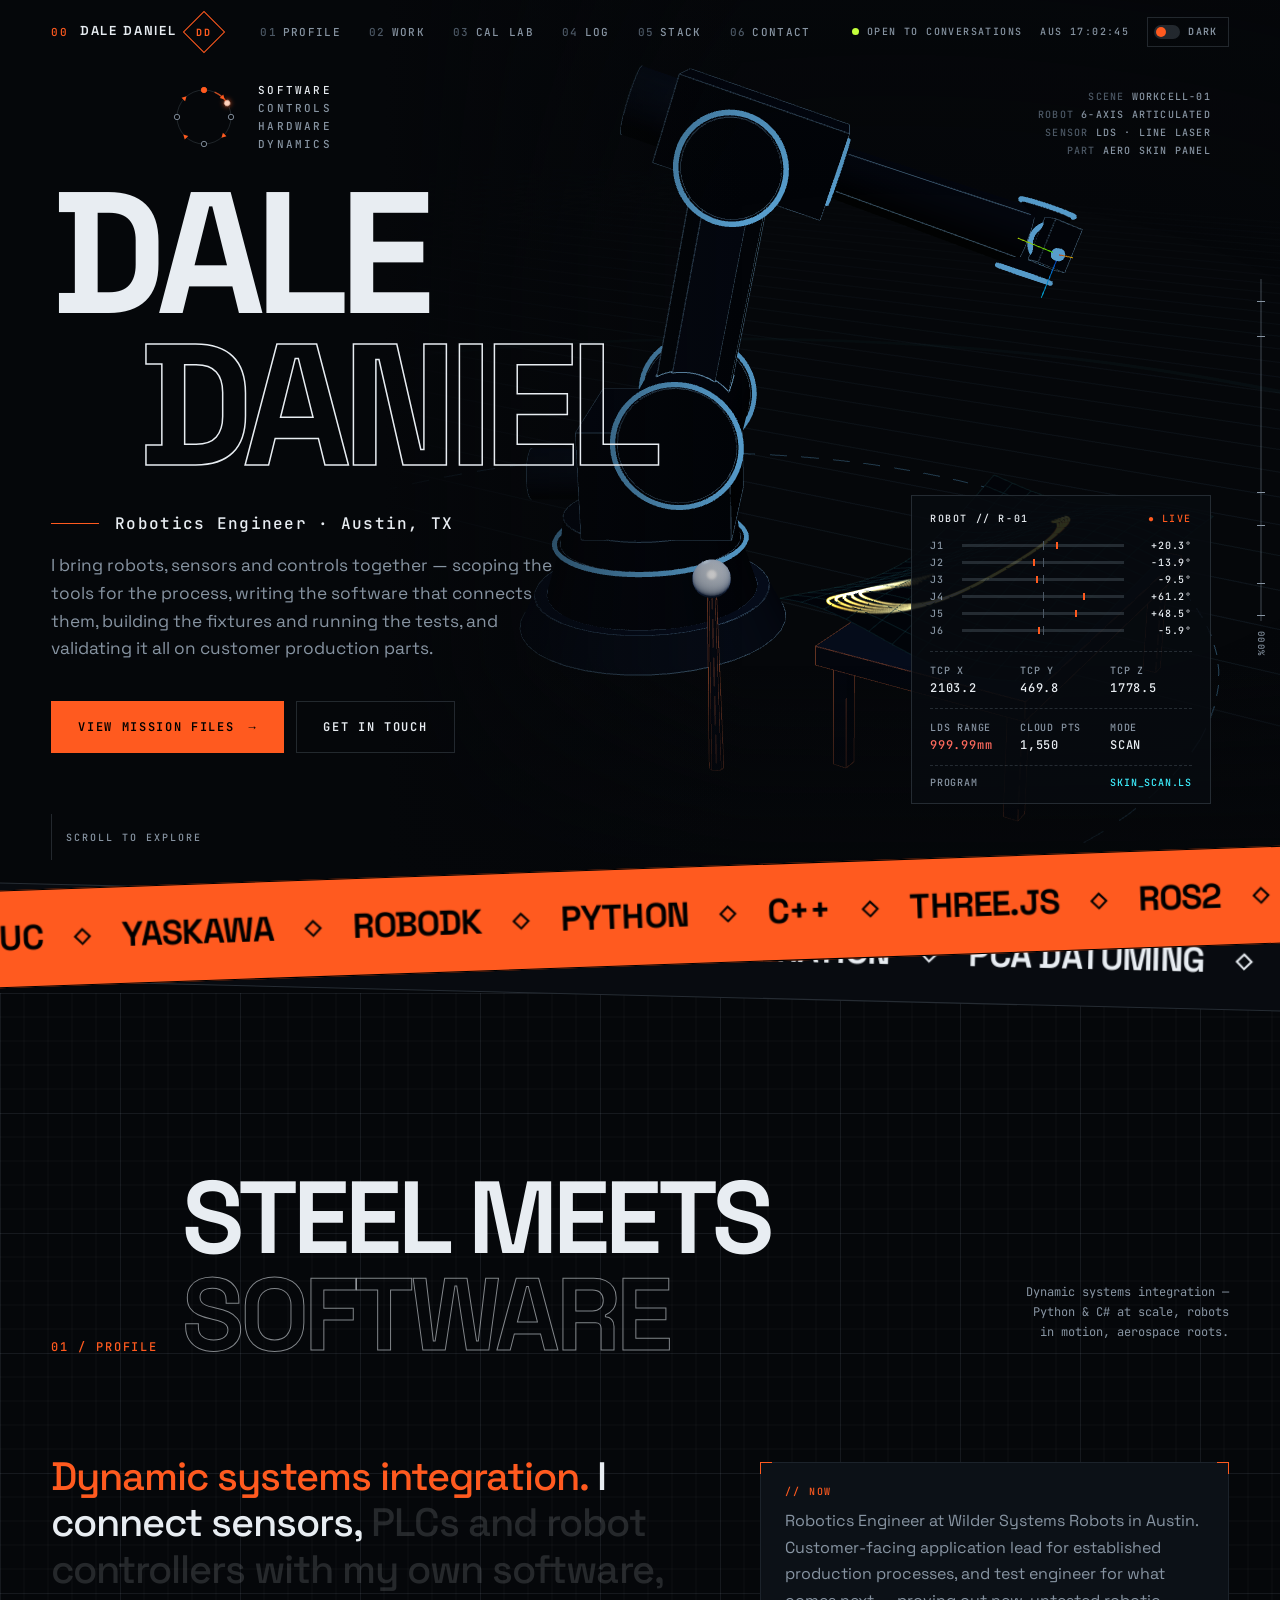
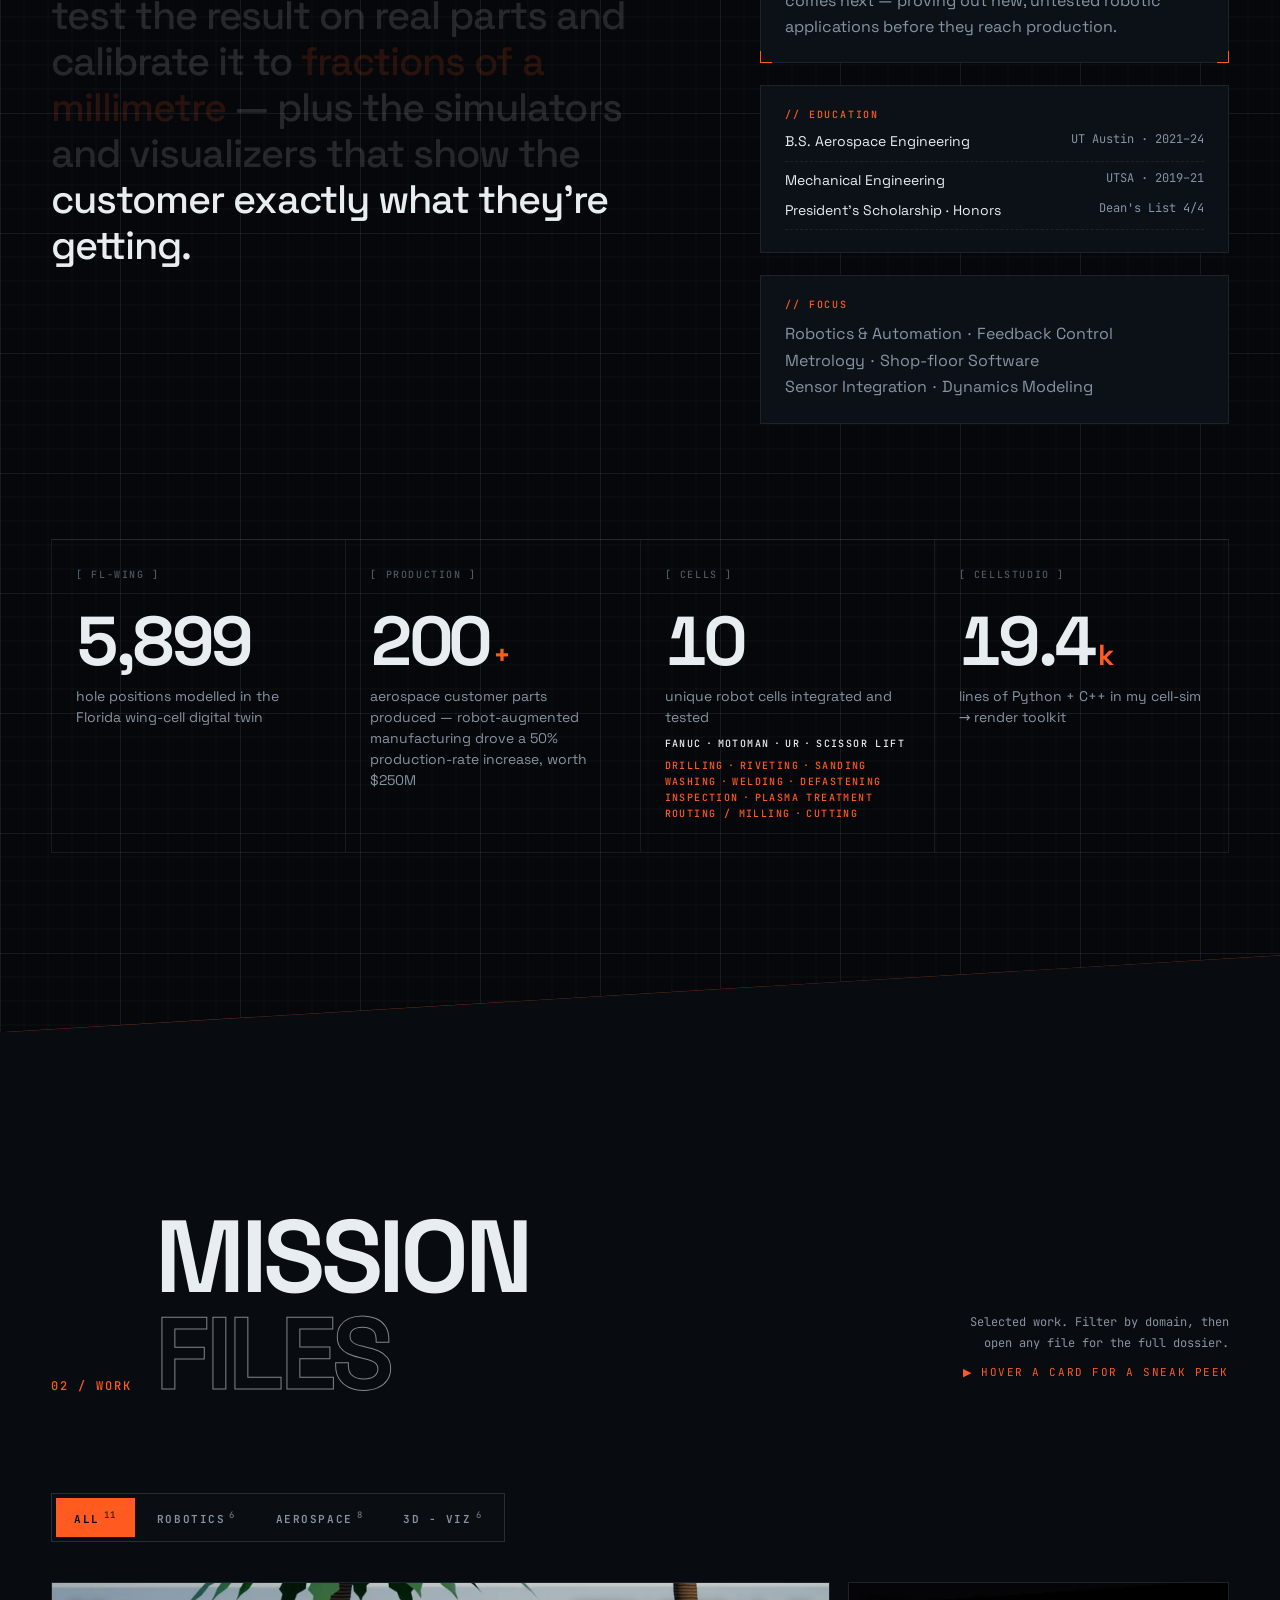
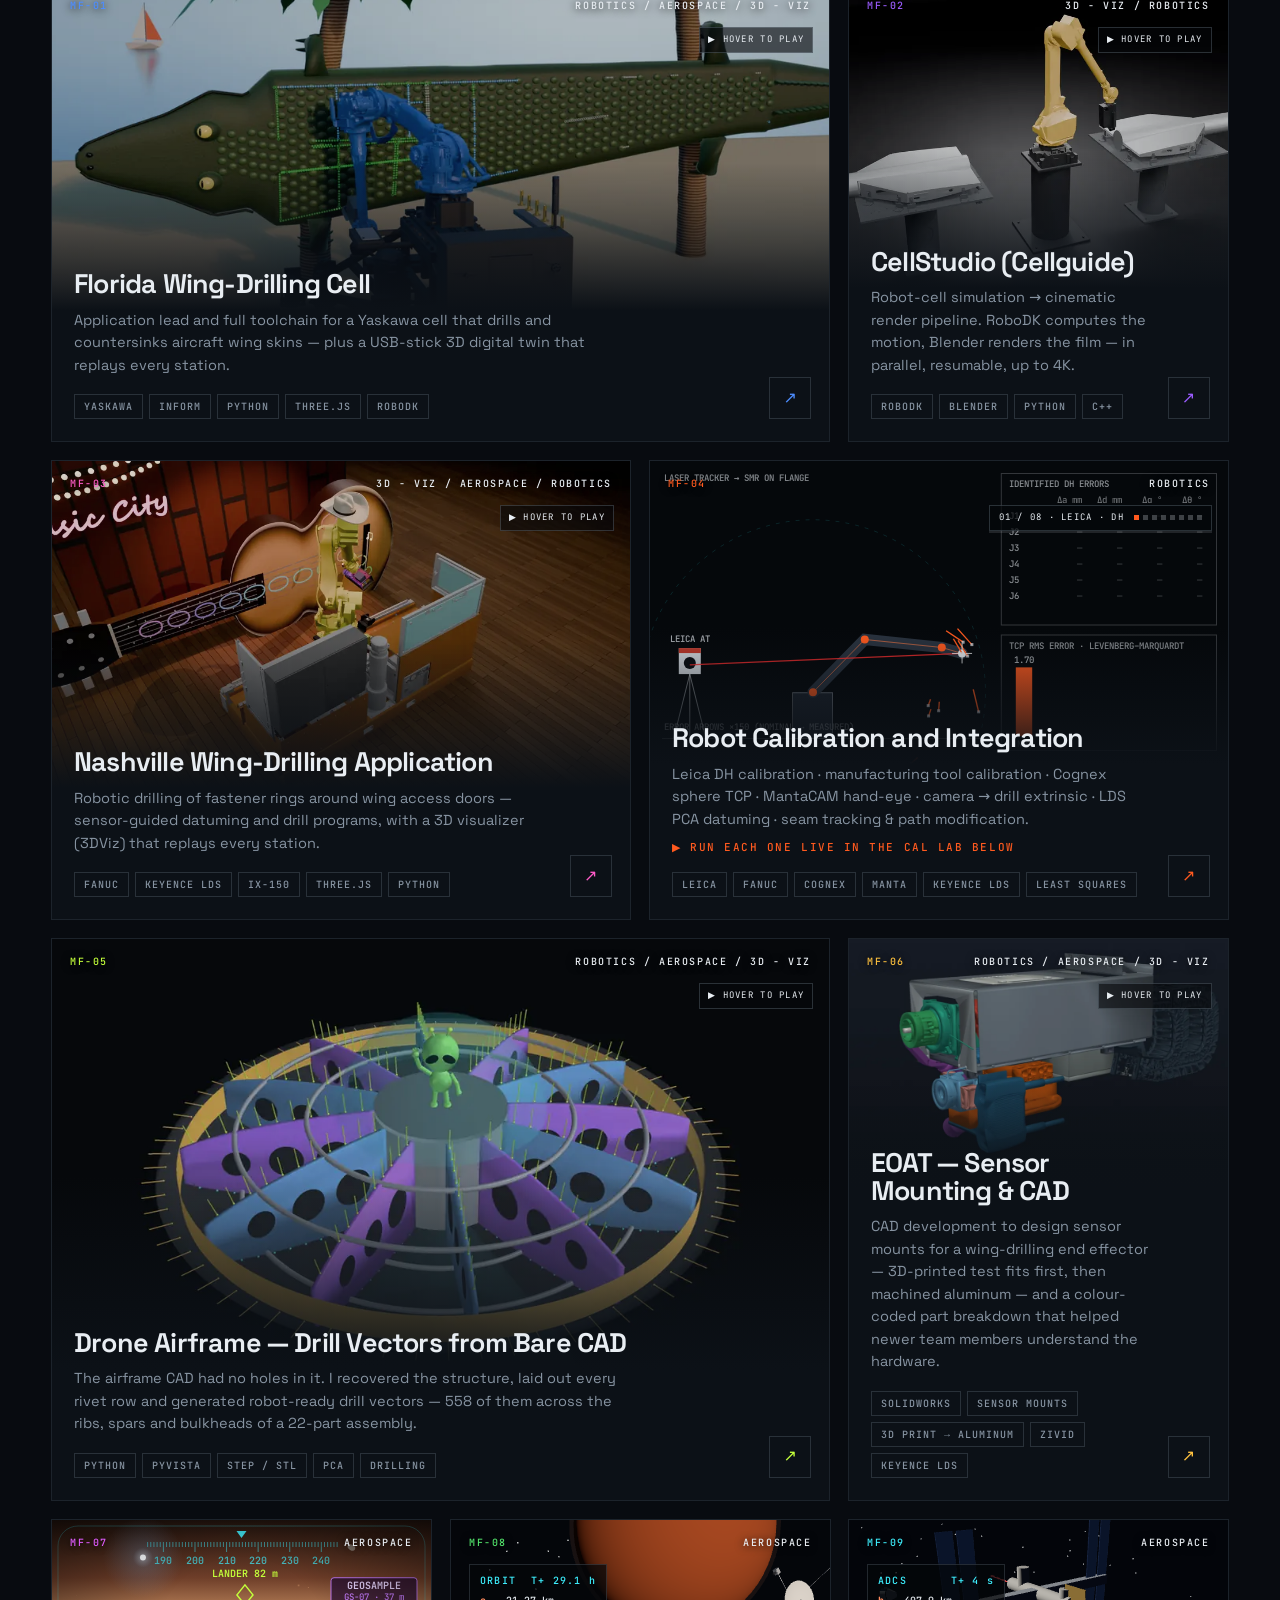
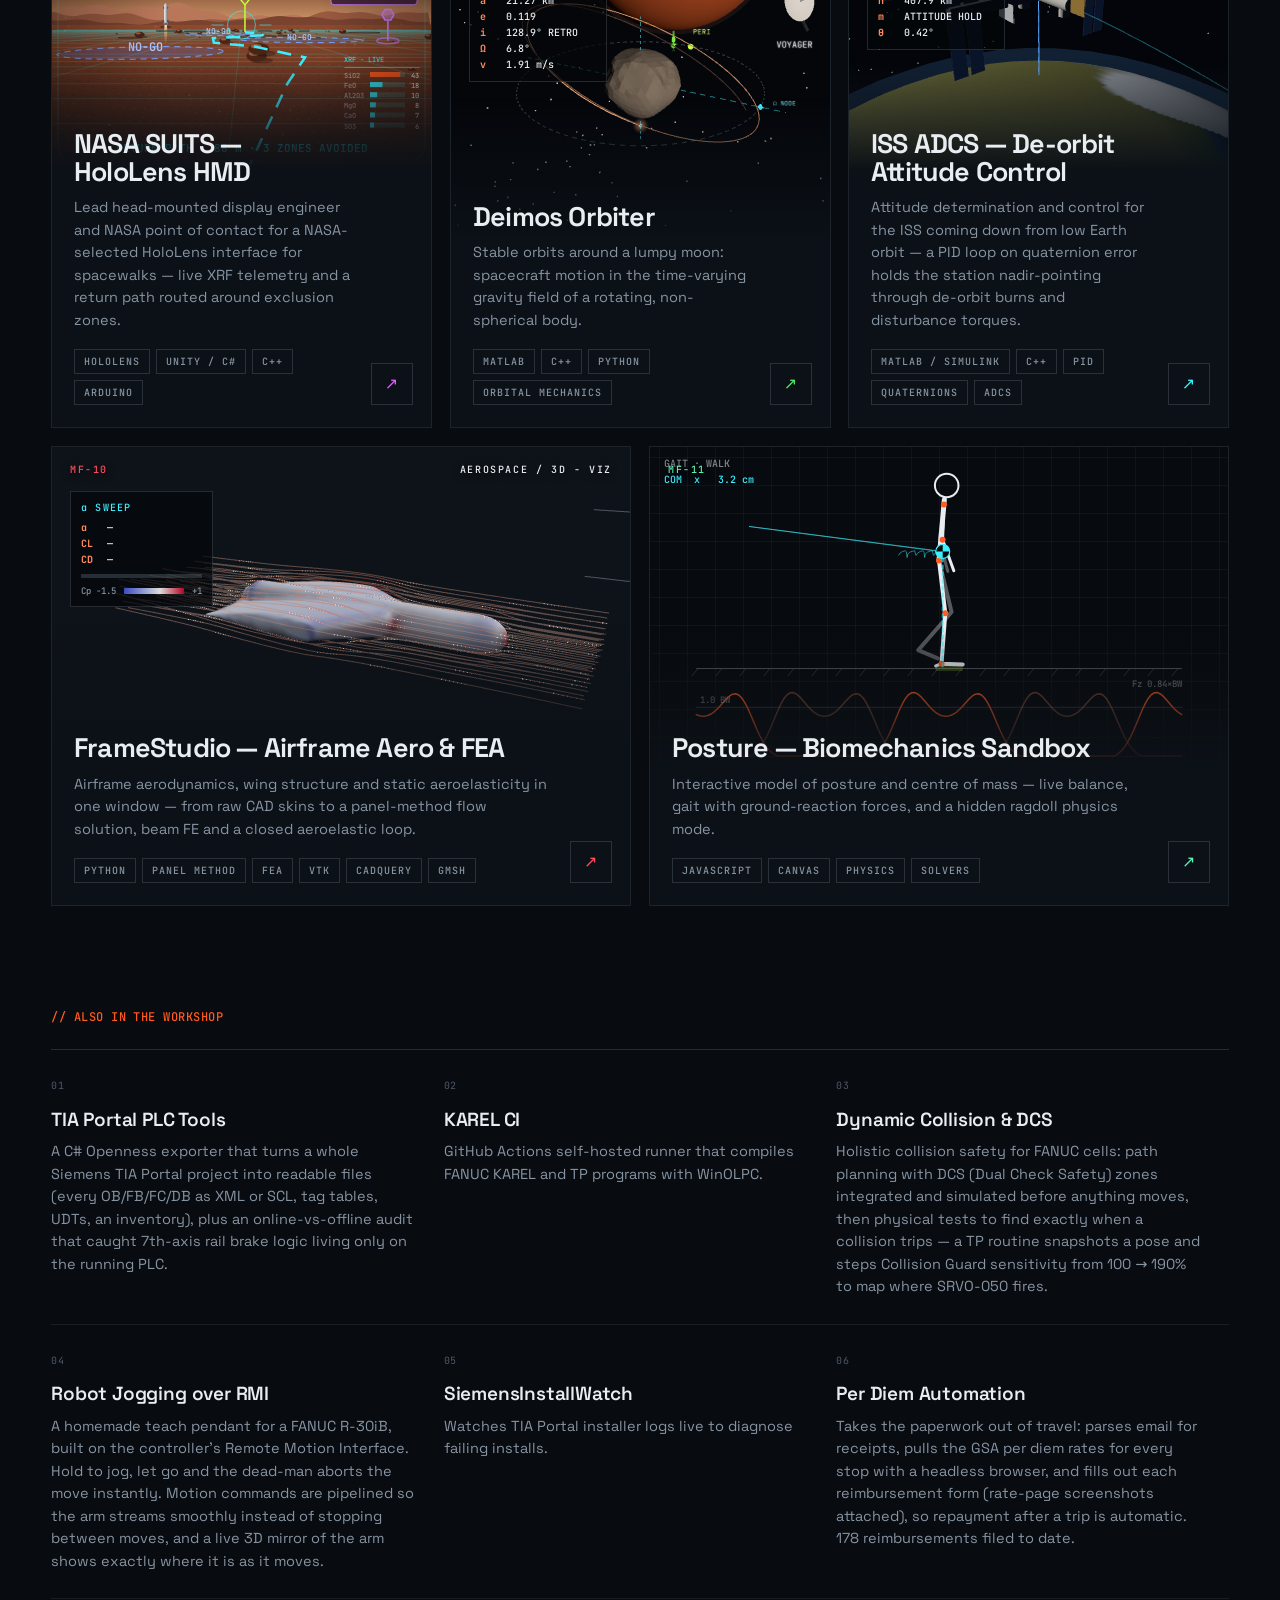
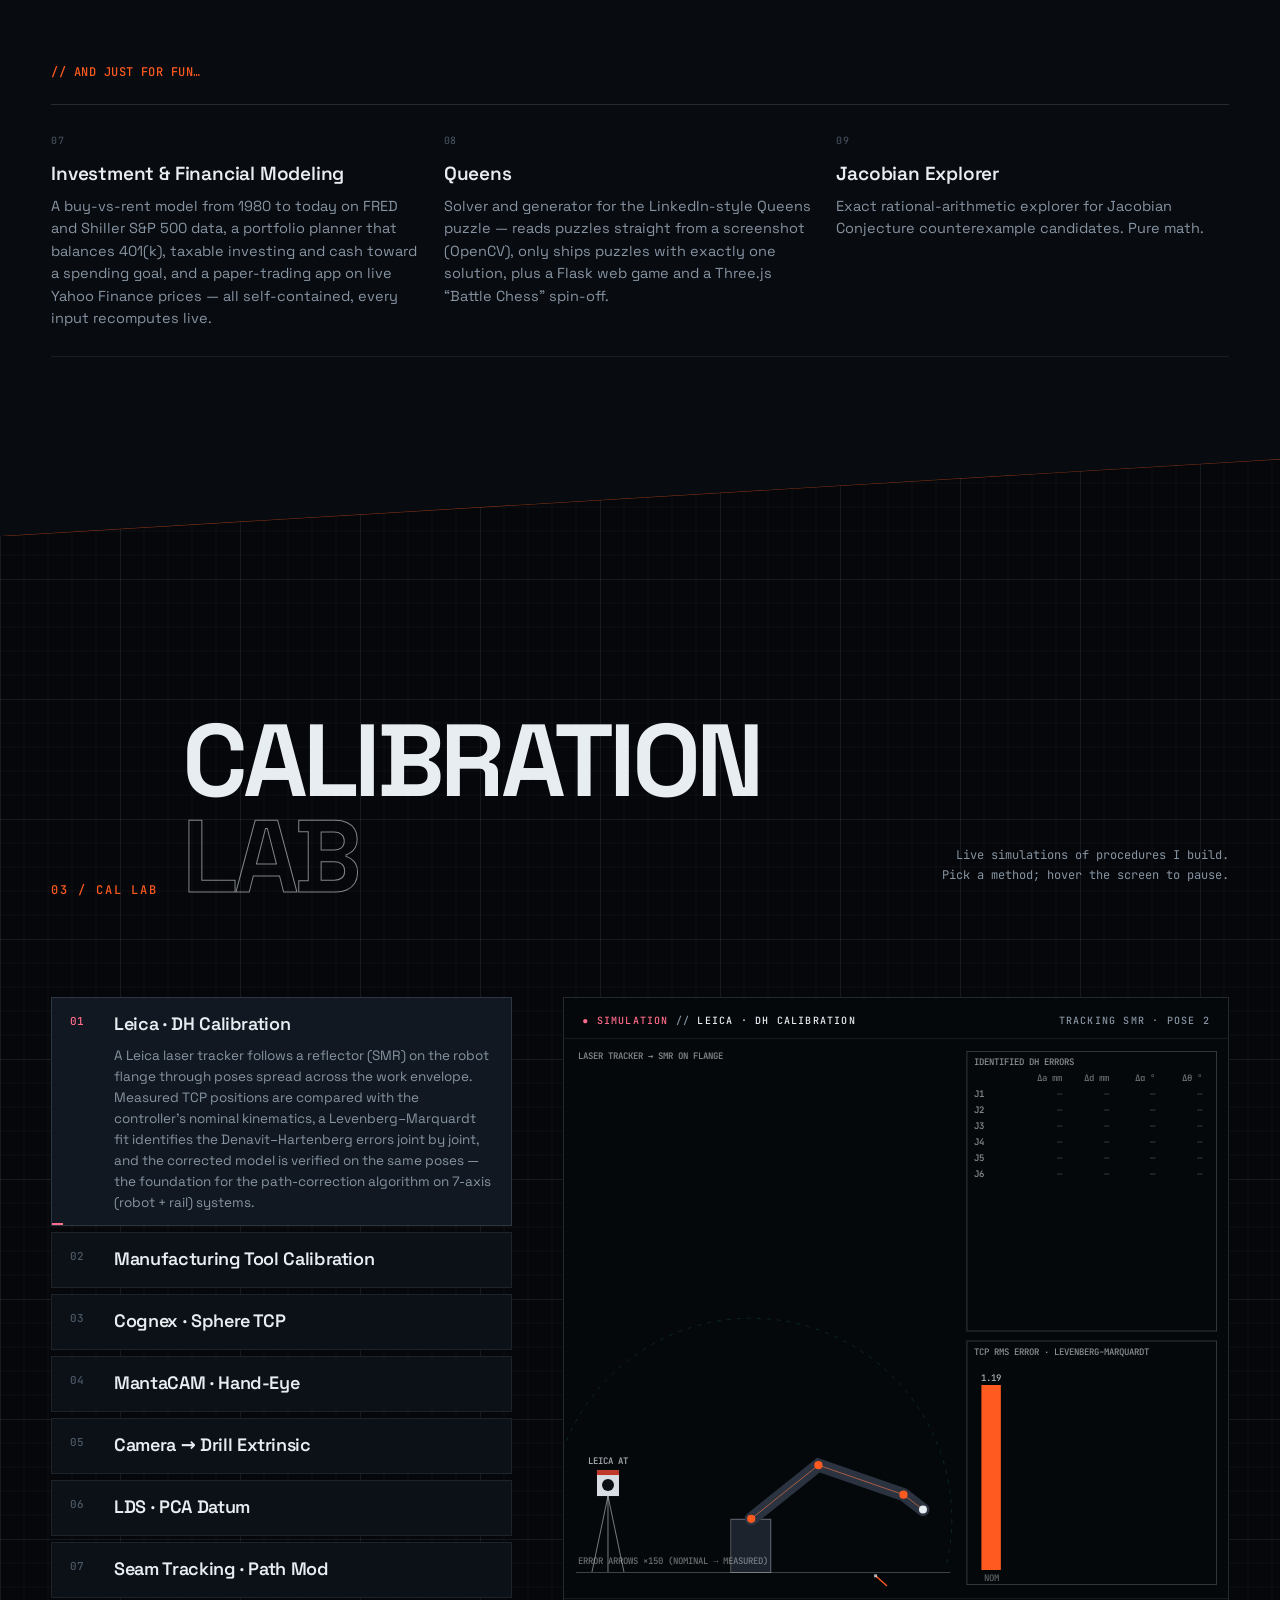
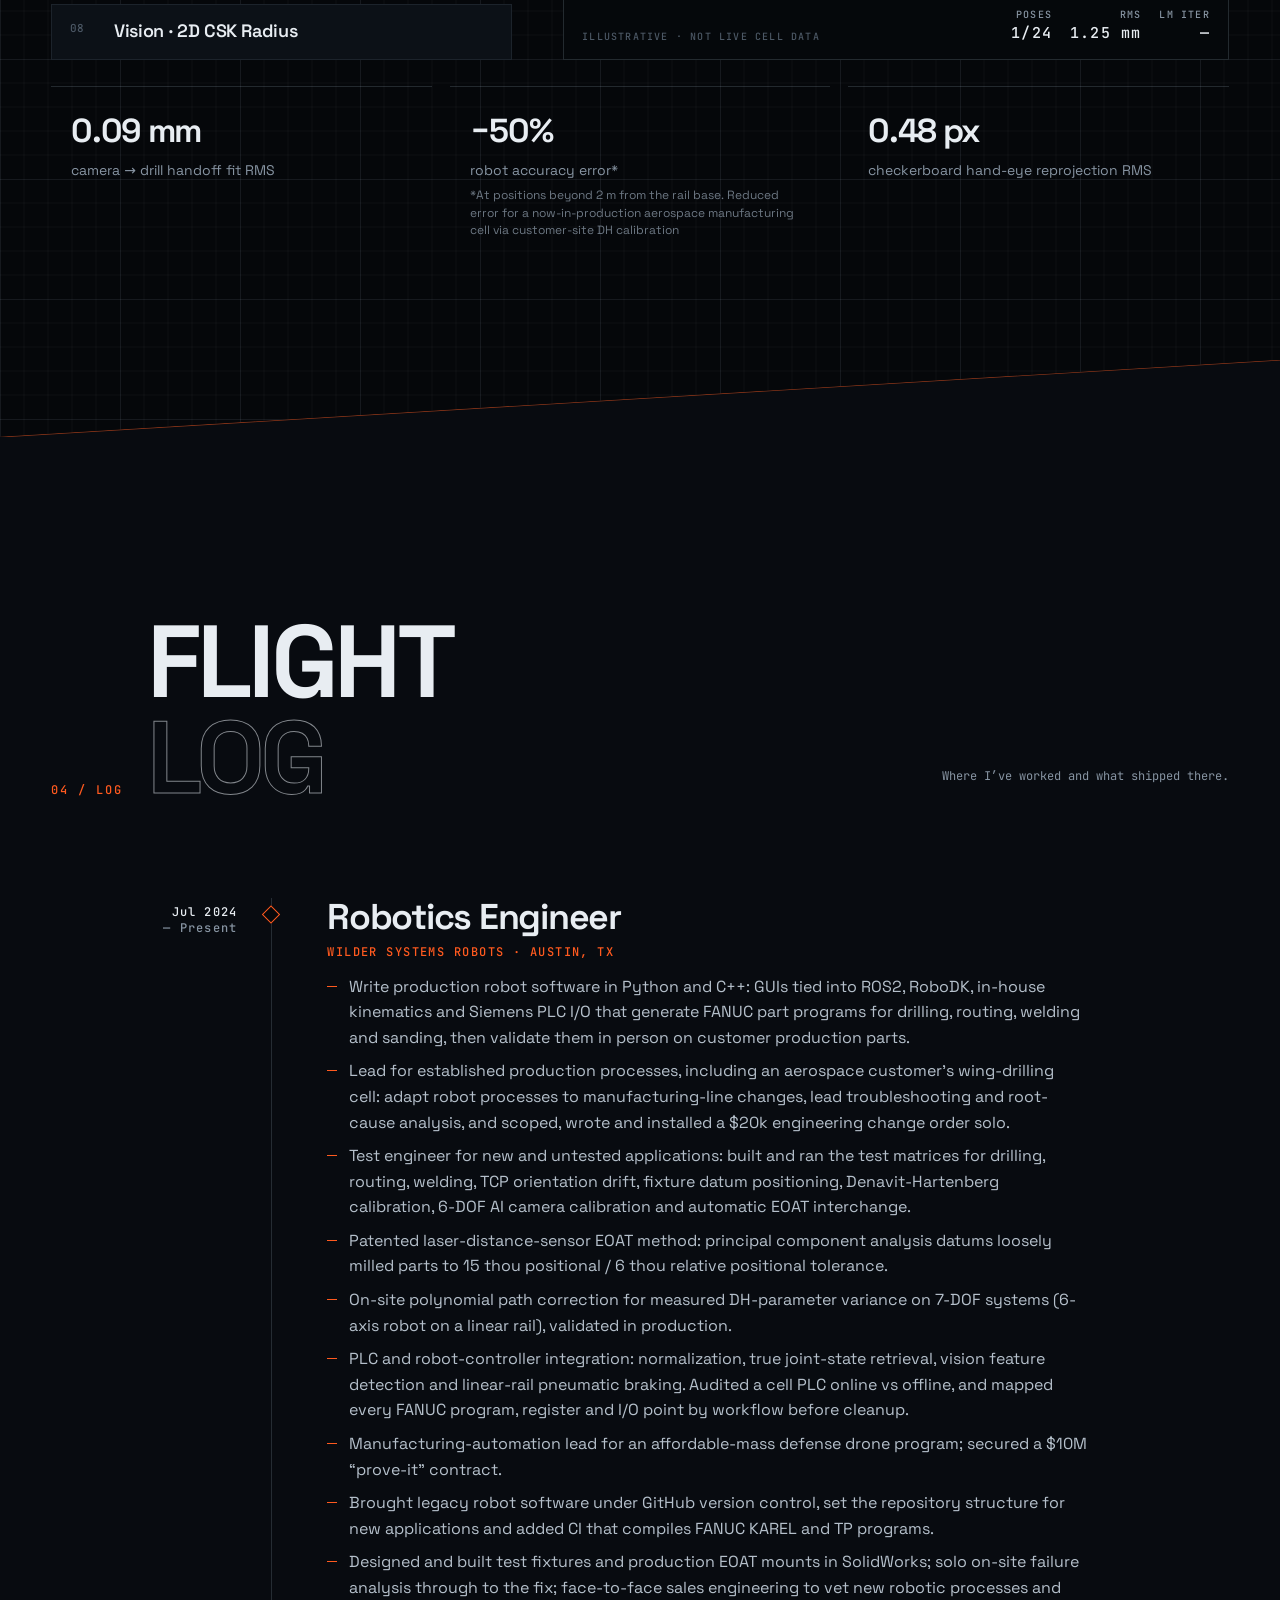
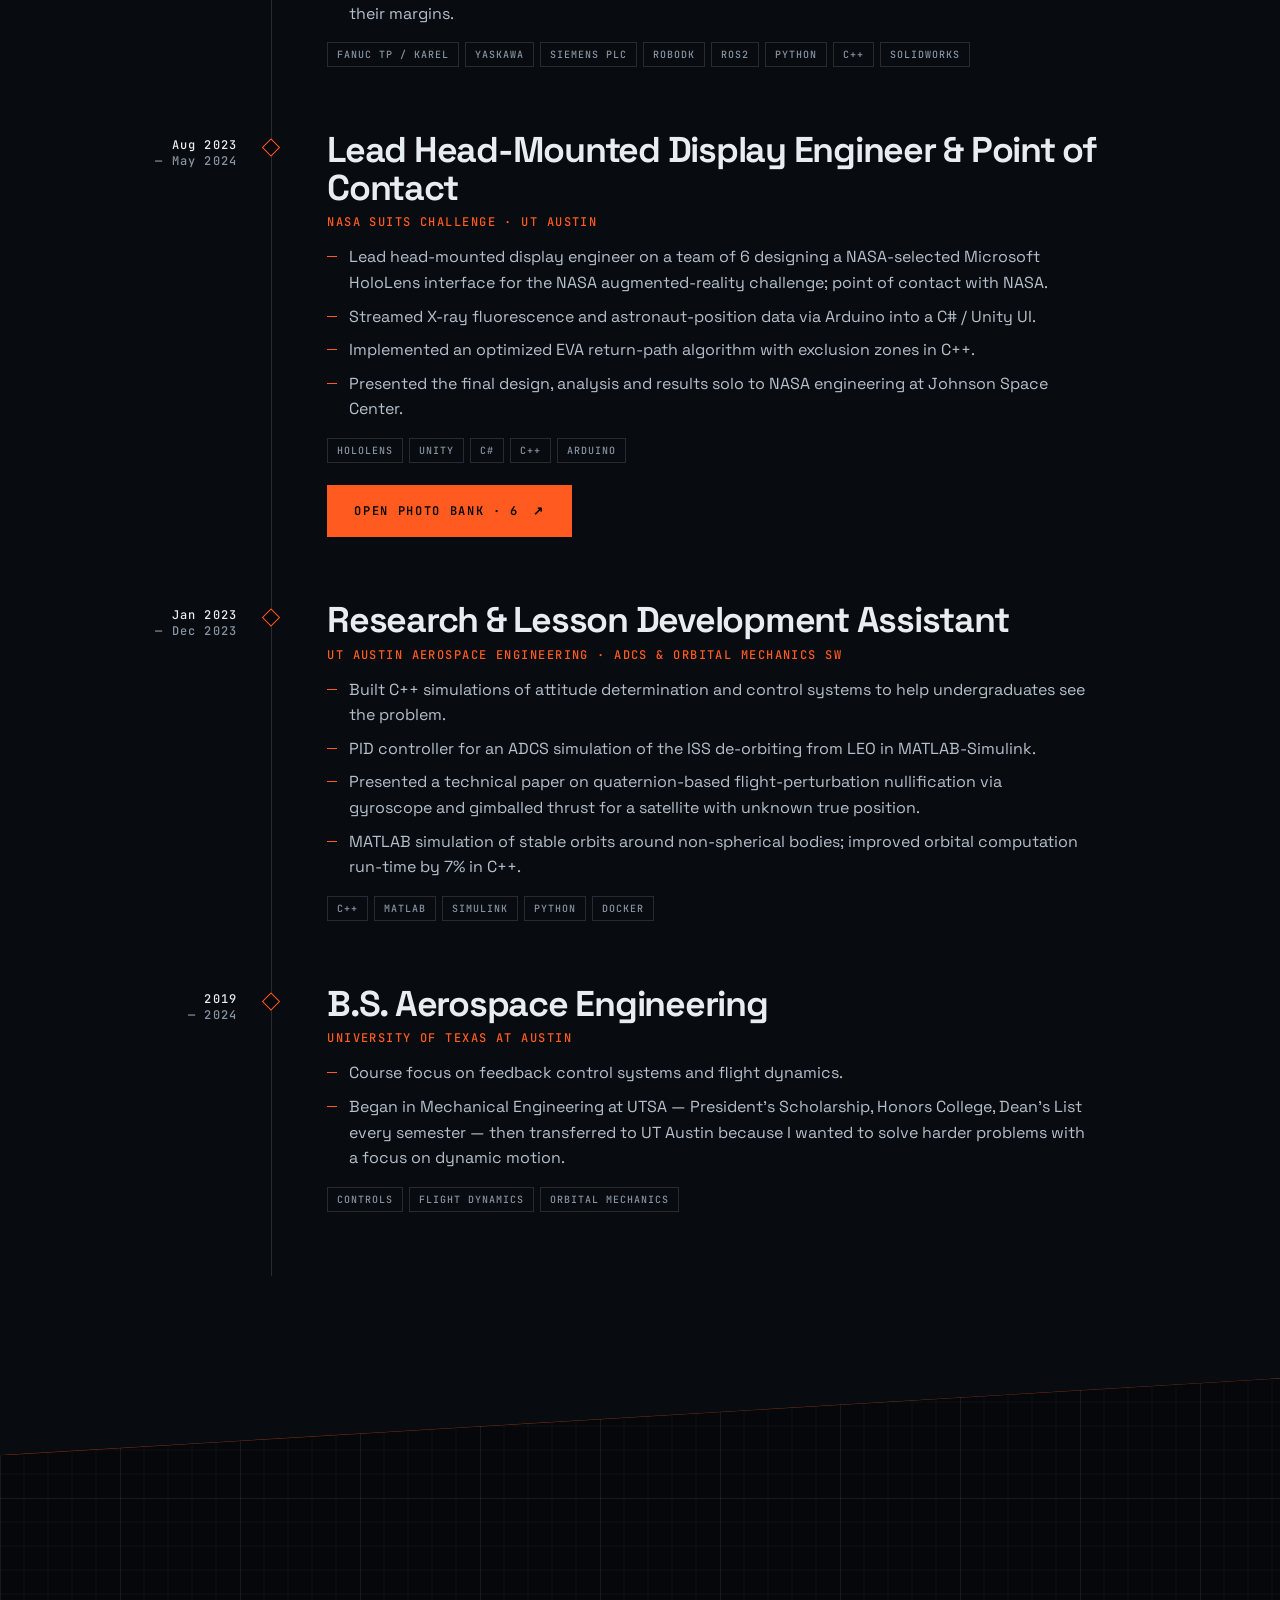
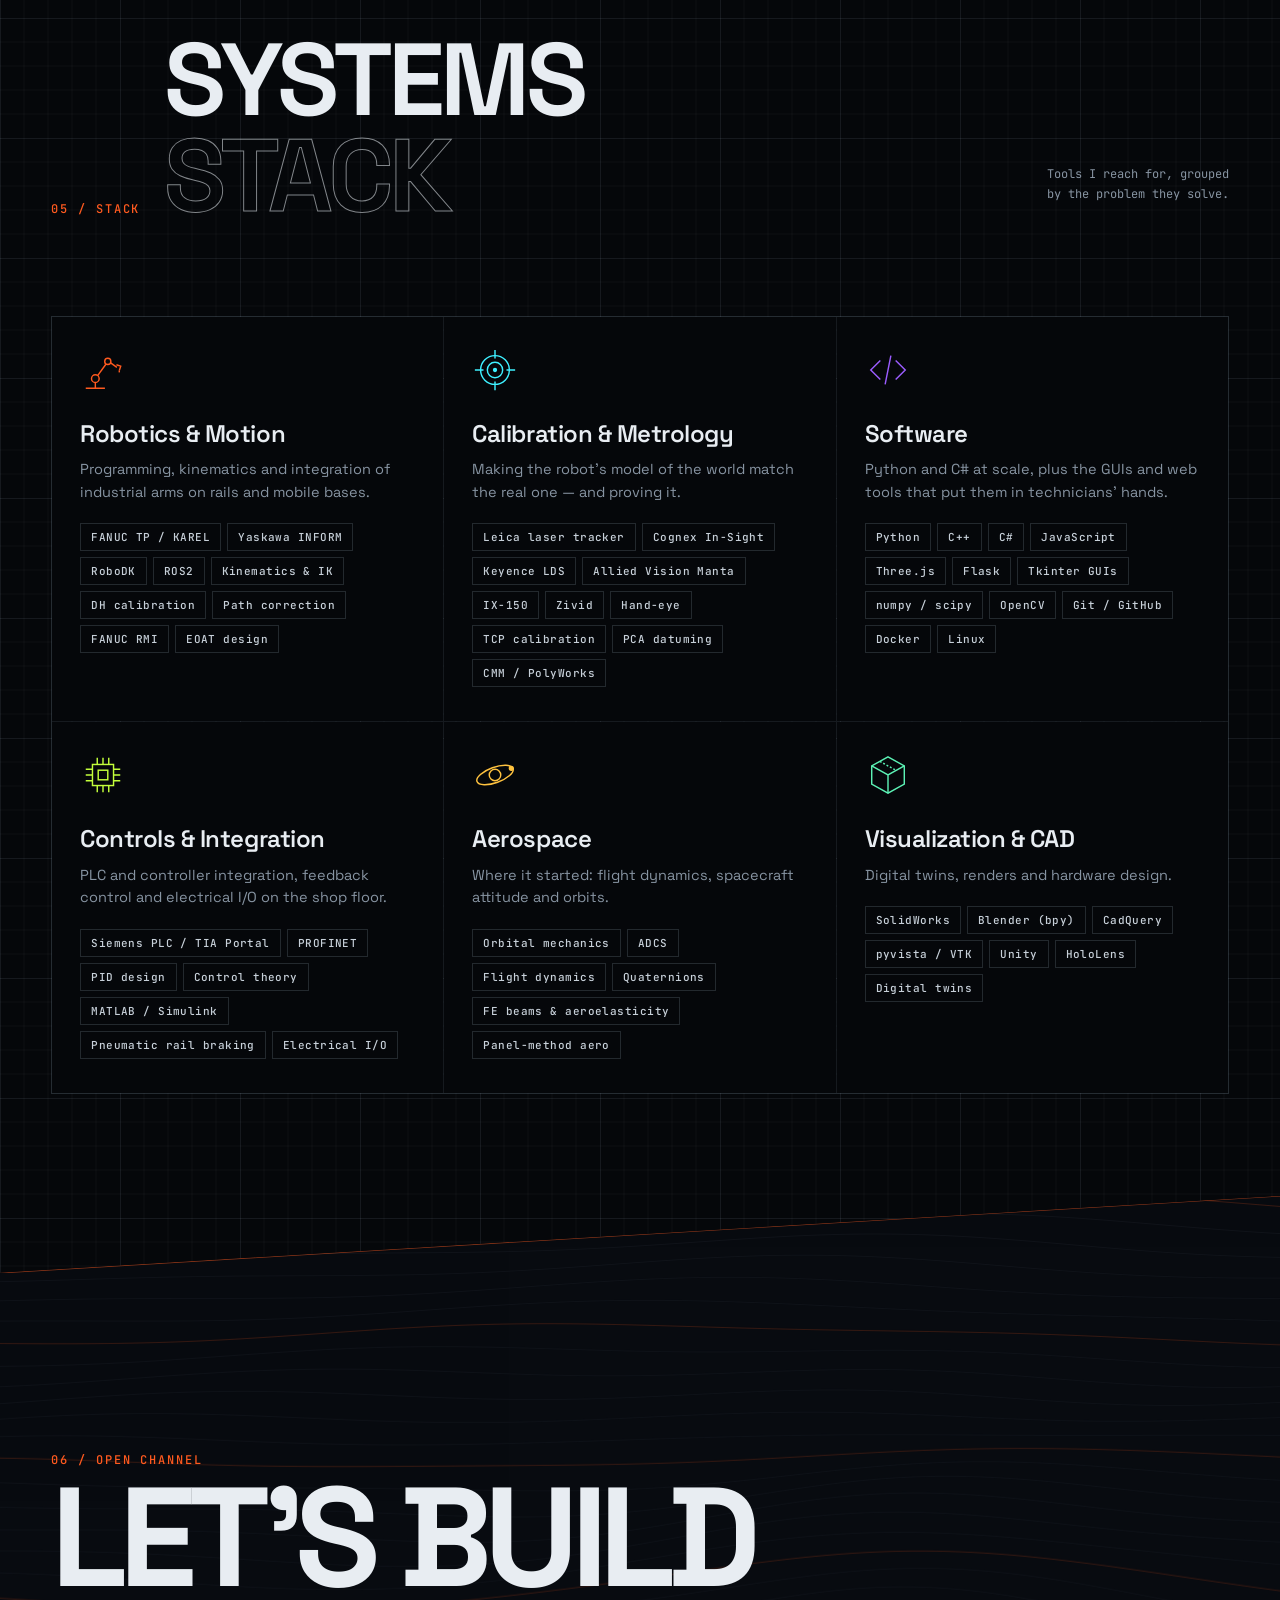
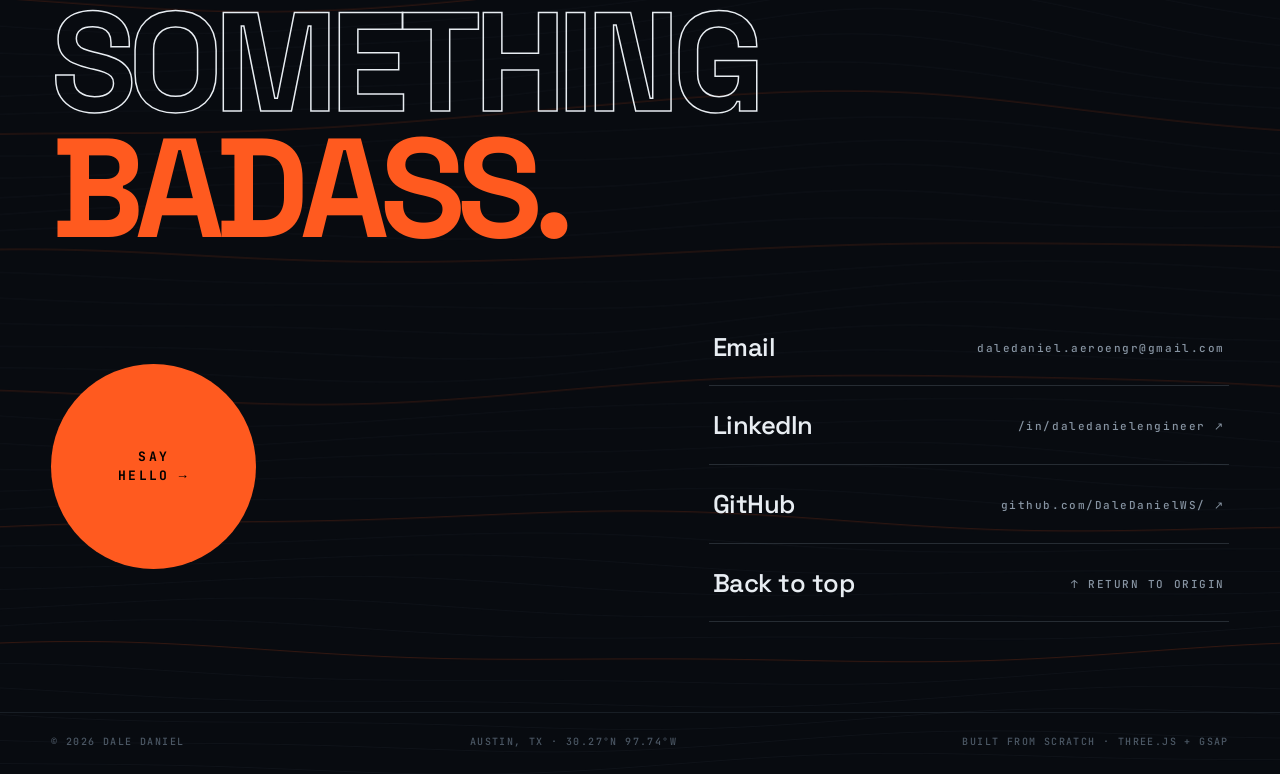
==== commit bce28475: "Update site 2026-11-19 23:20 Co-Authored-By: Claude Opus 5.5 <noreply@anthropic.com>" ====
--- a/index.html
+++ b/index.html
@@ -28,7 +28,7 @@
         if (localStorage.getItem('dd-theme') === 'light') document.documentElement.dataset.theme = 'light';
       } catch (e) {}
     </script>
-    <script type="module" crossorigin src="./assets/index-Bg_ZzEa9.js"></script>
+    <script type="module" crossorigin src="./assets/index-5P6ZADYs.js"></script>
     <link rel="stylesheet" crossorigin href="./assets/index-CFBimPor.css">
     <link rel="modulepreload" crossorigin href="./assets/hero-DARFWDT0.js">
     <link rel="modulepreload" crossorigin href="./assets/three.module-BrecXwE-.js">
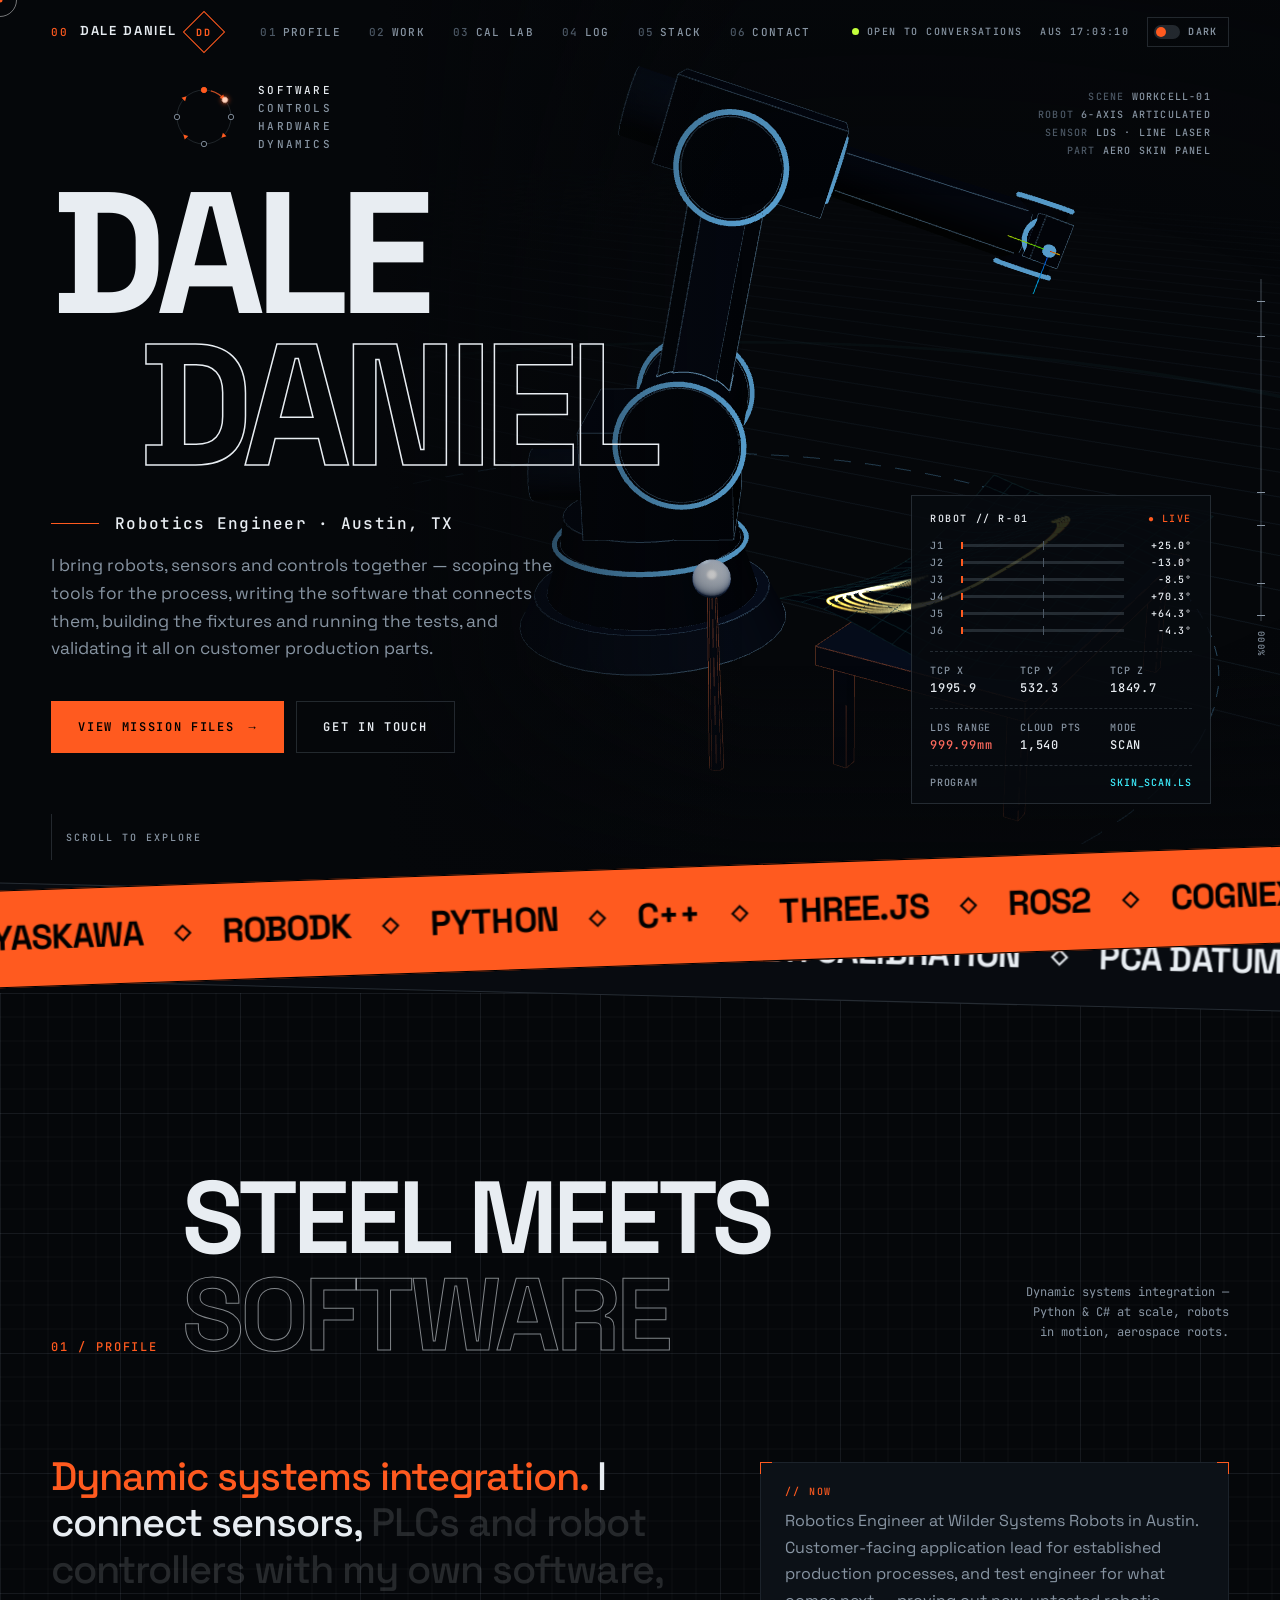
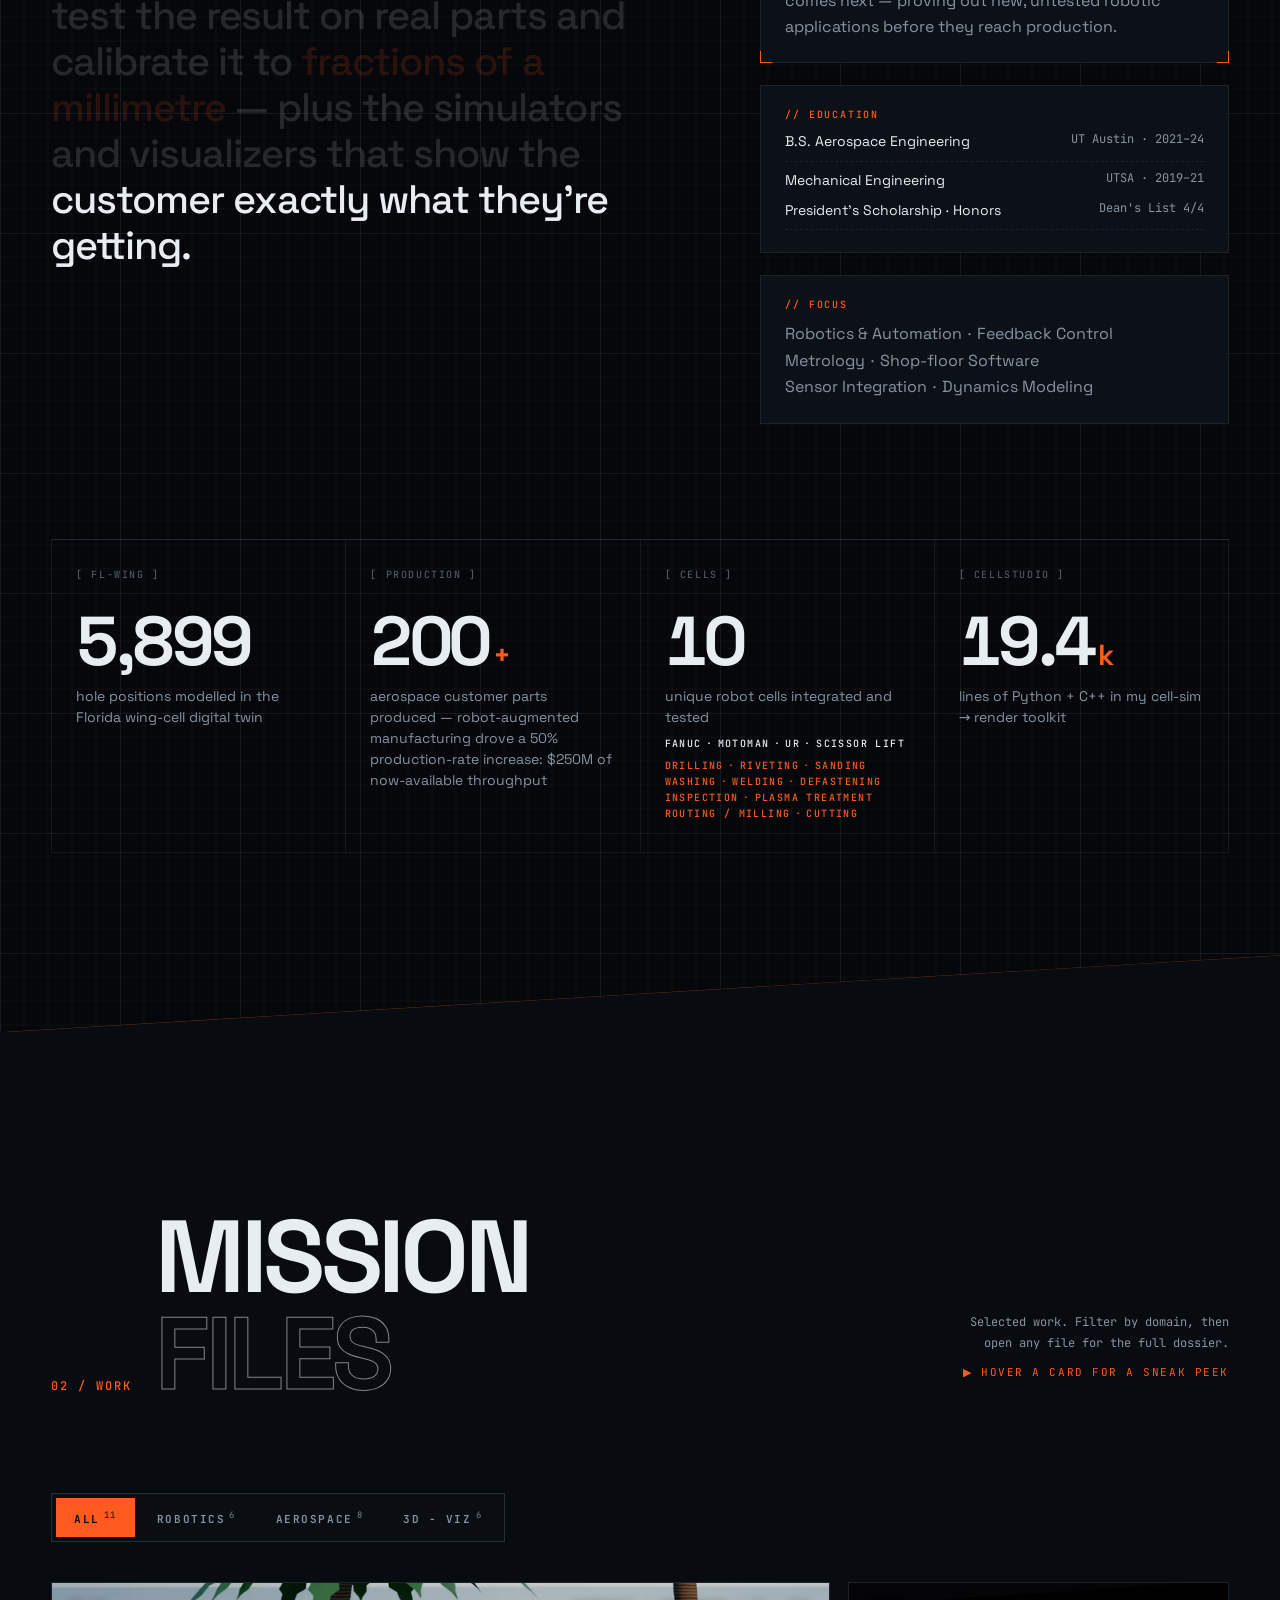
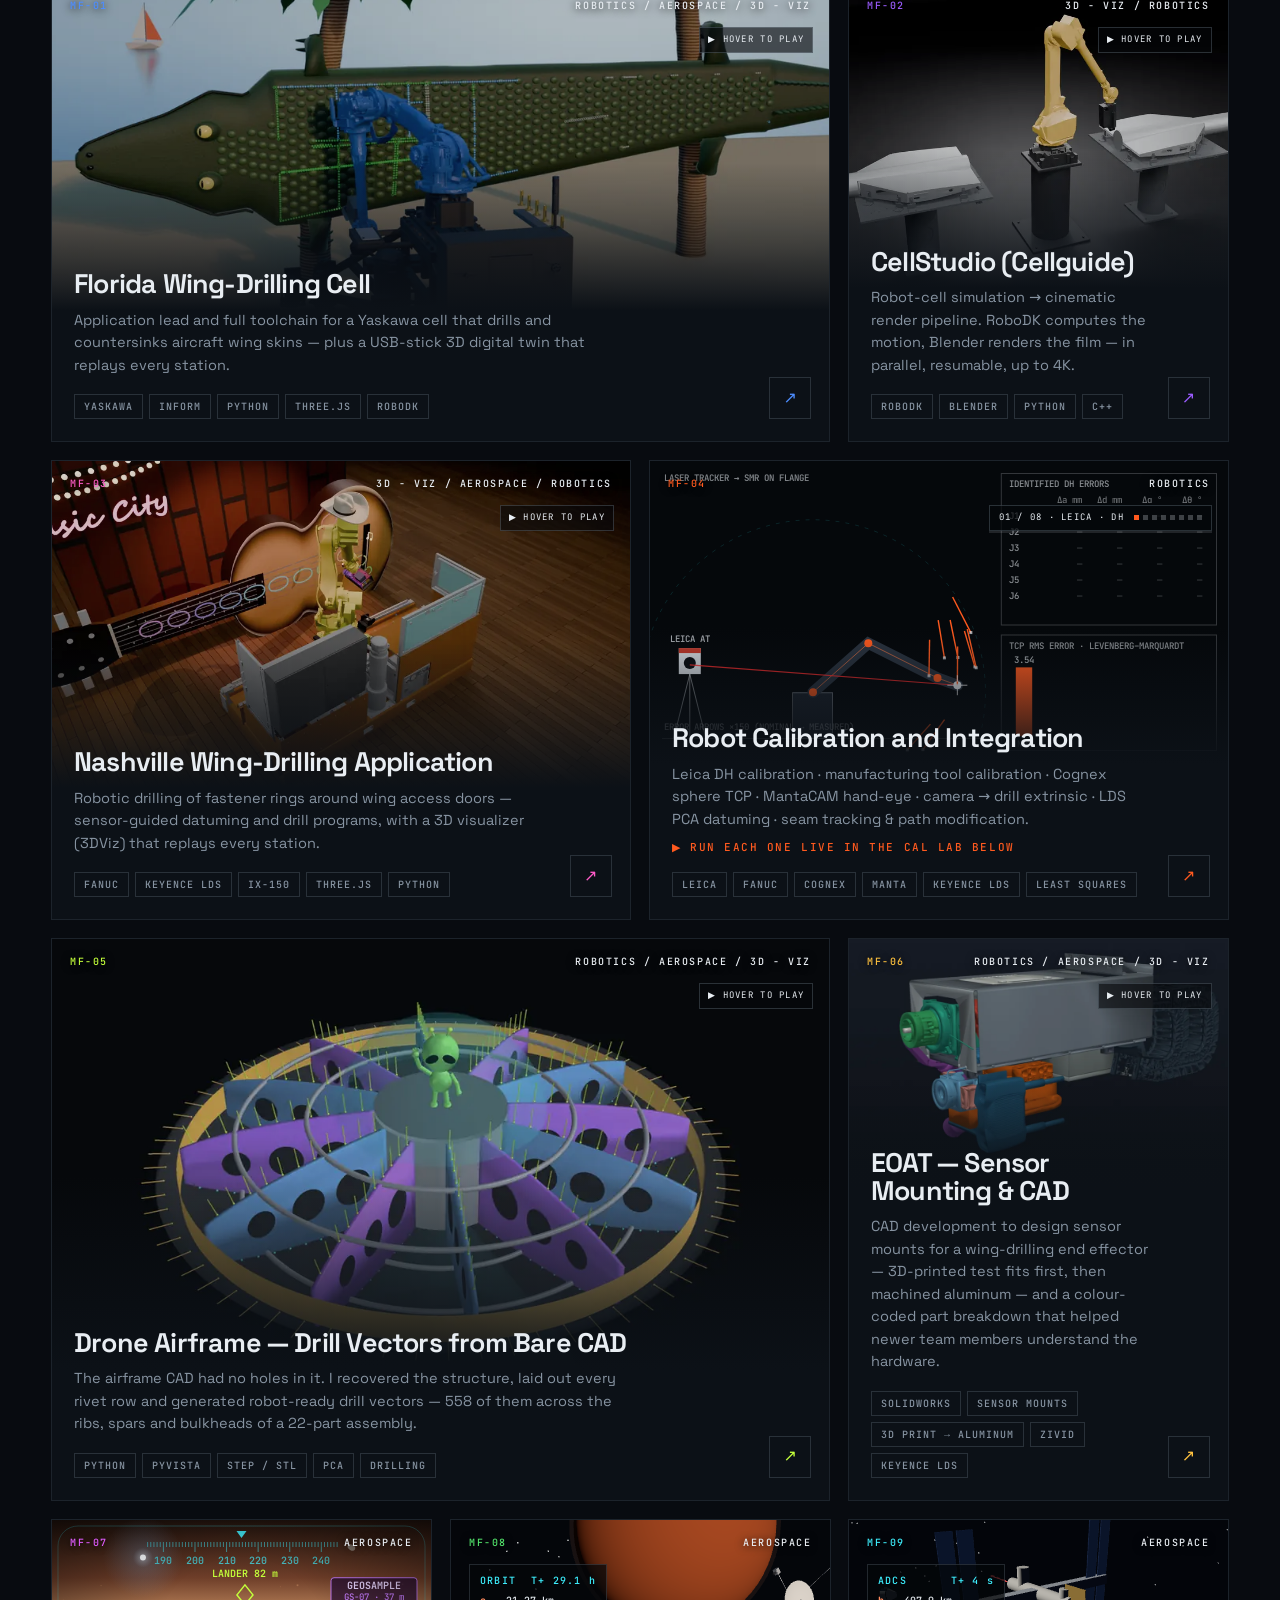
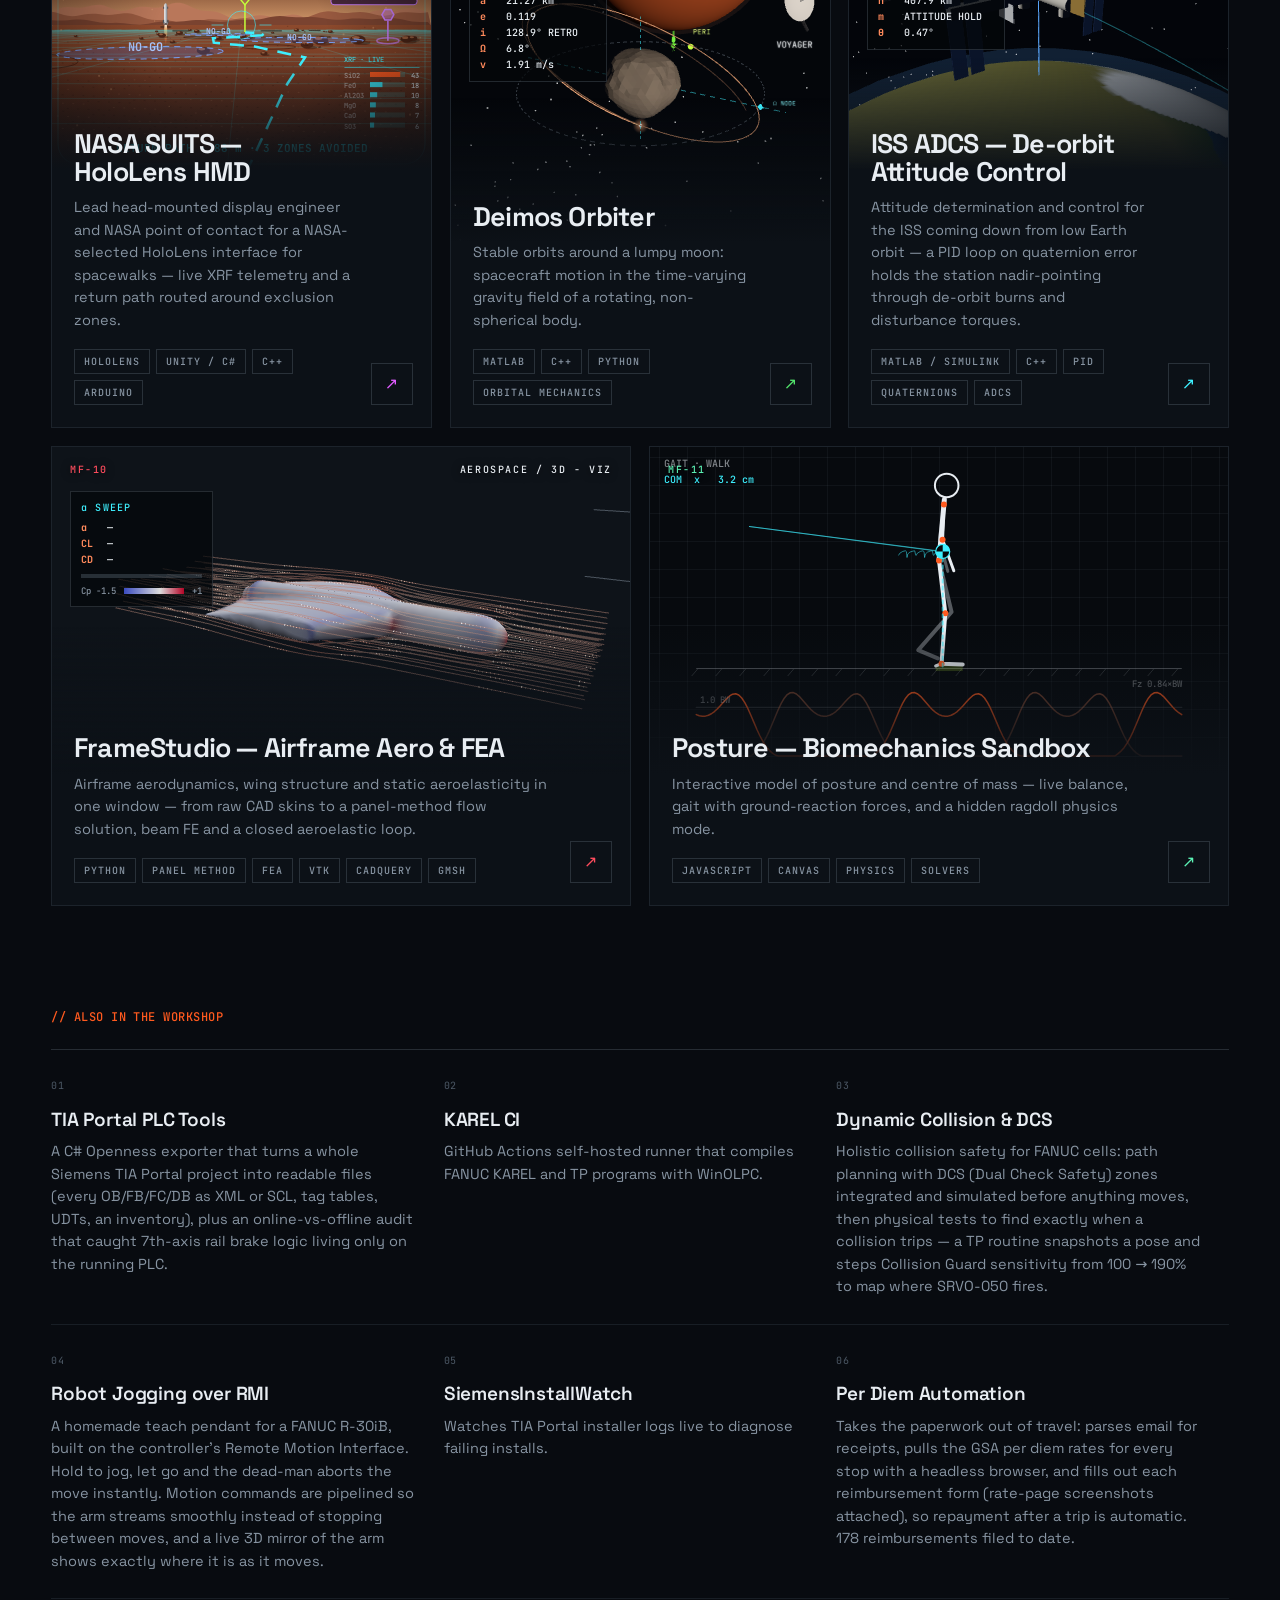
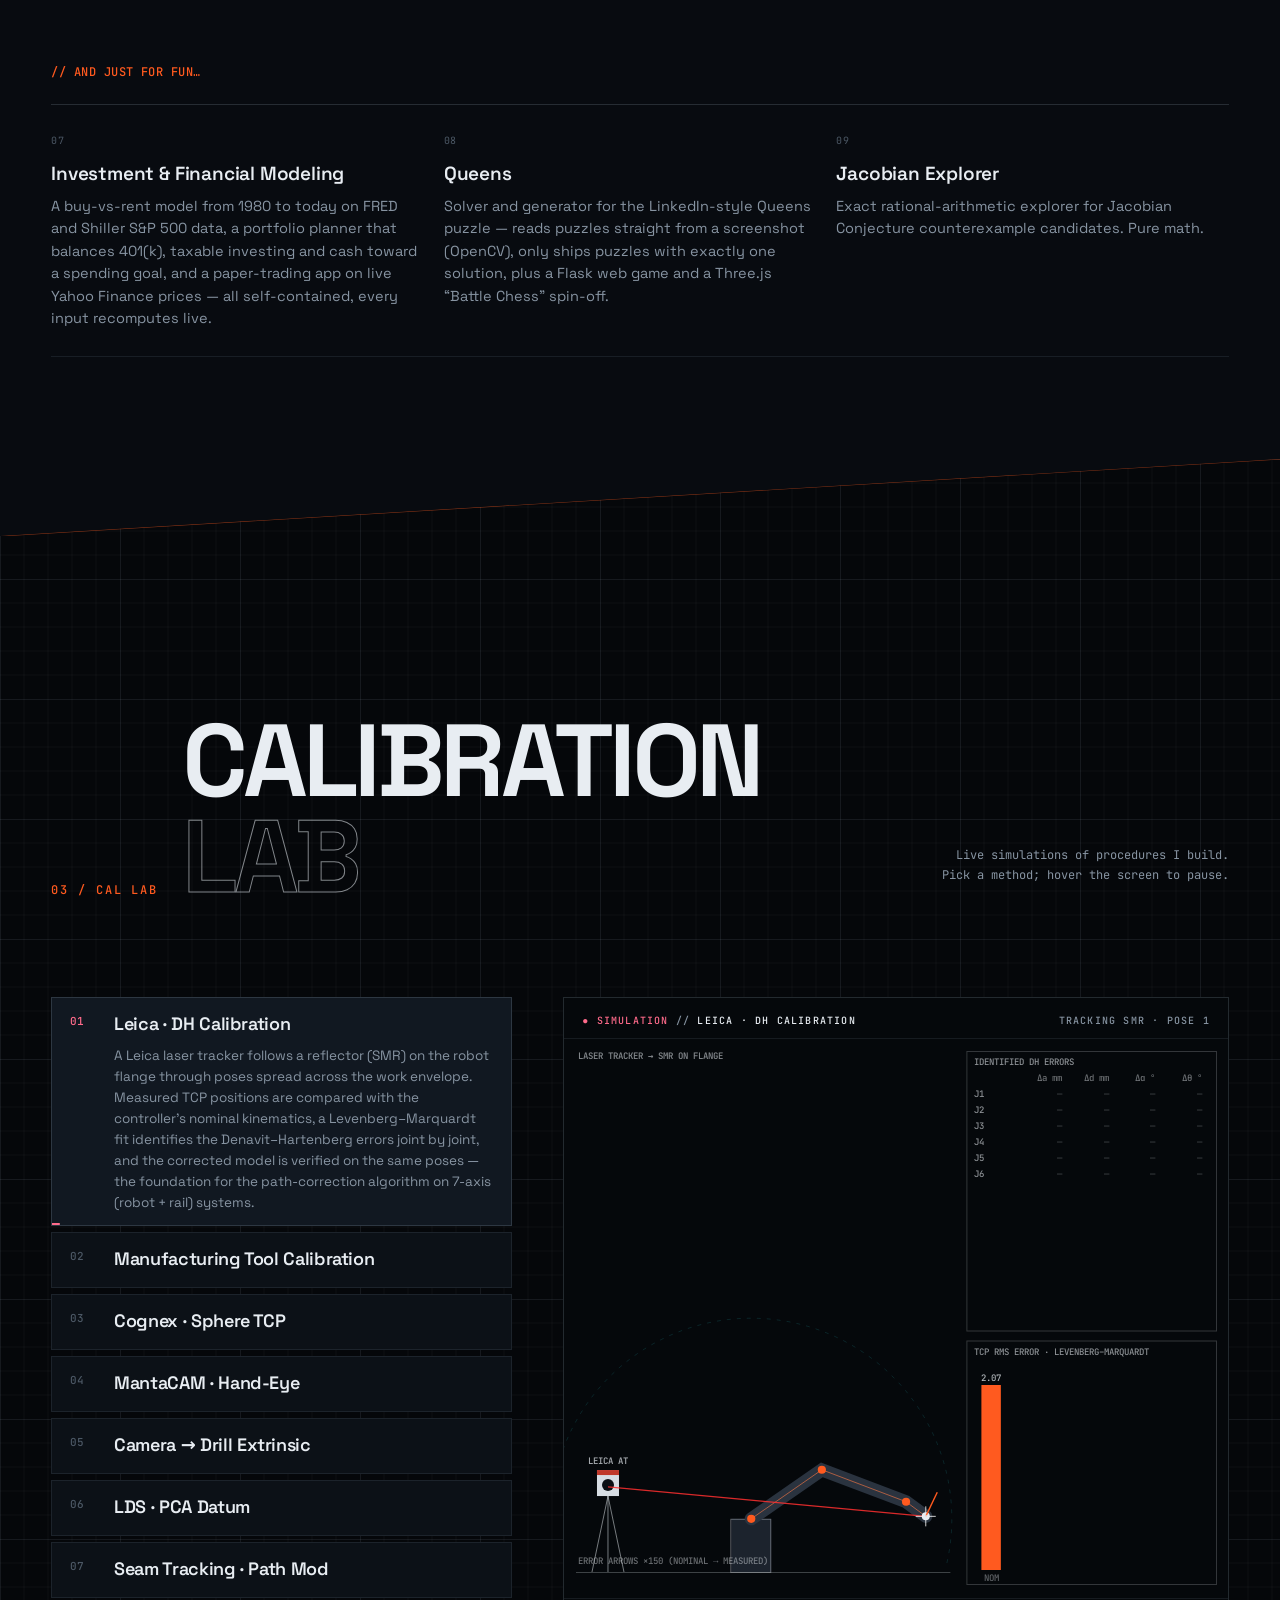
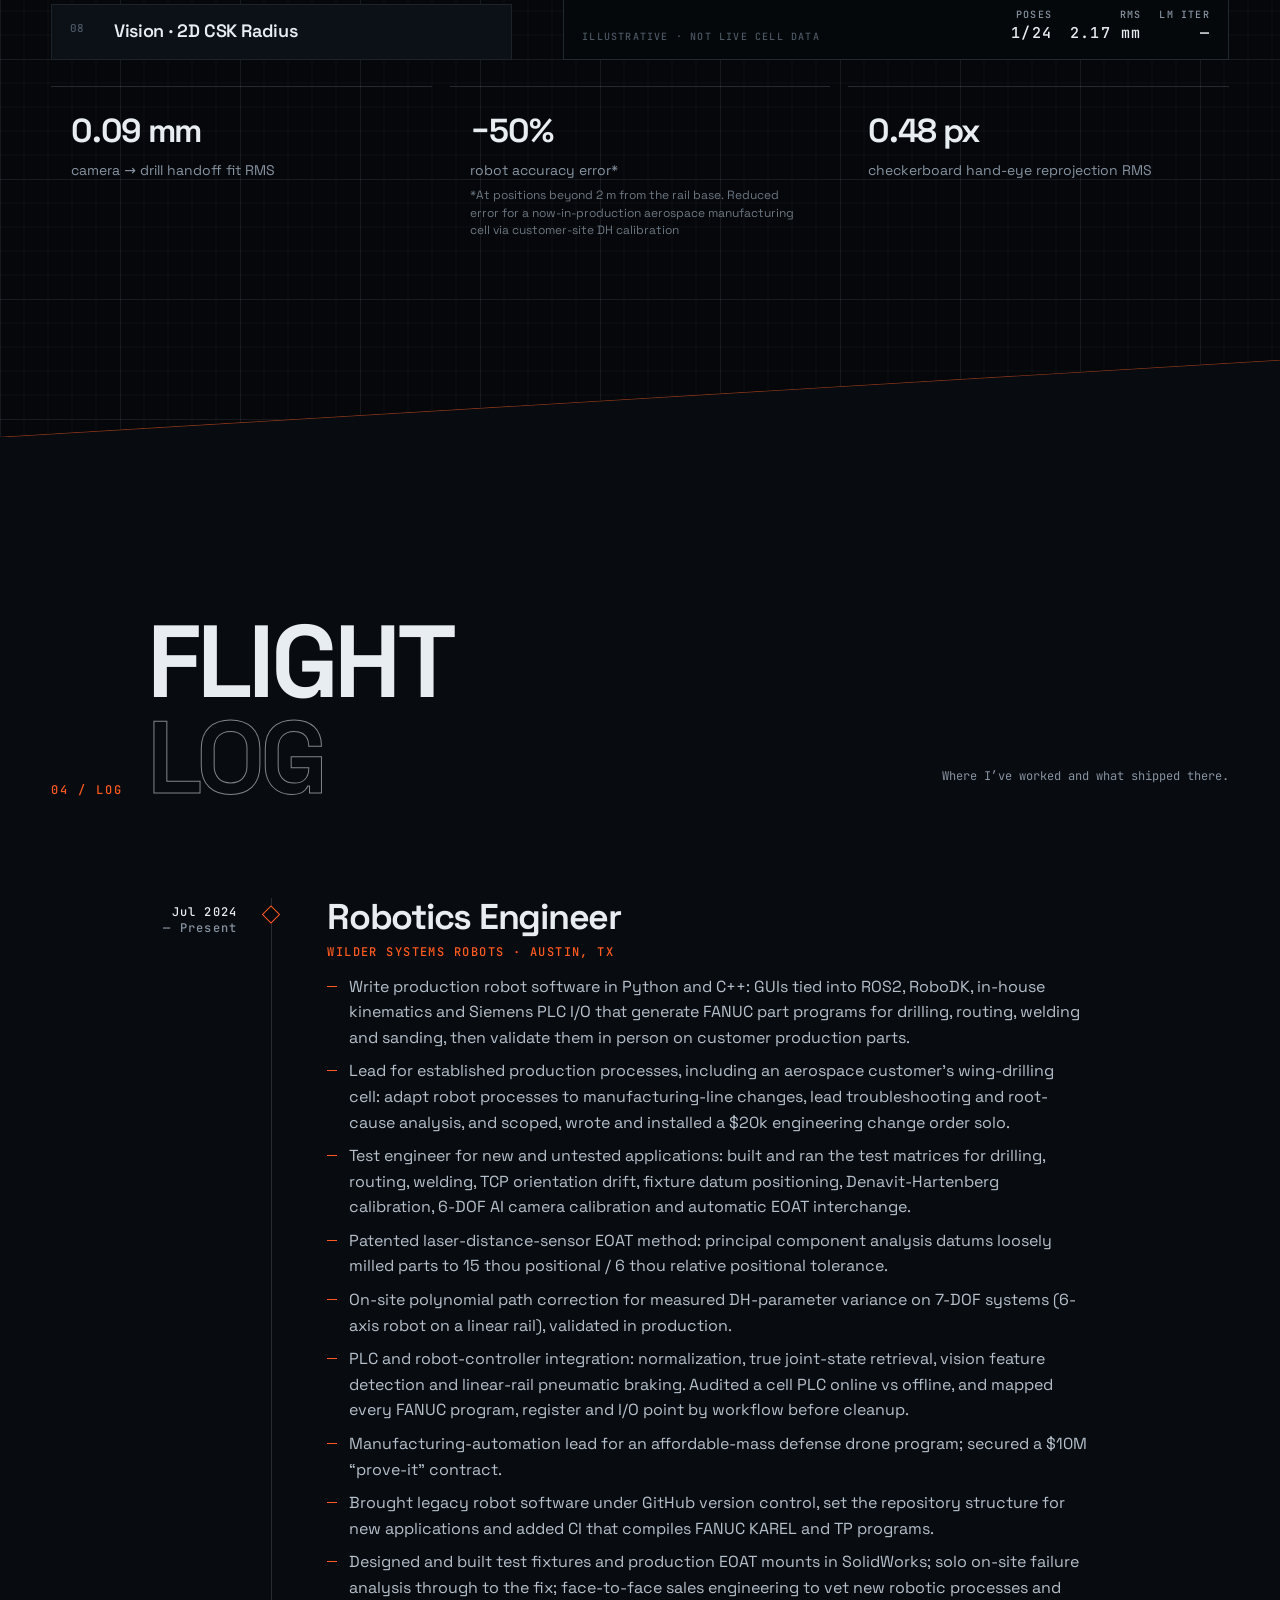
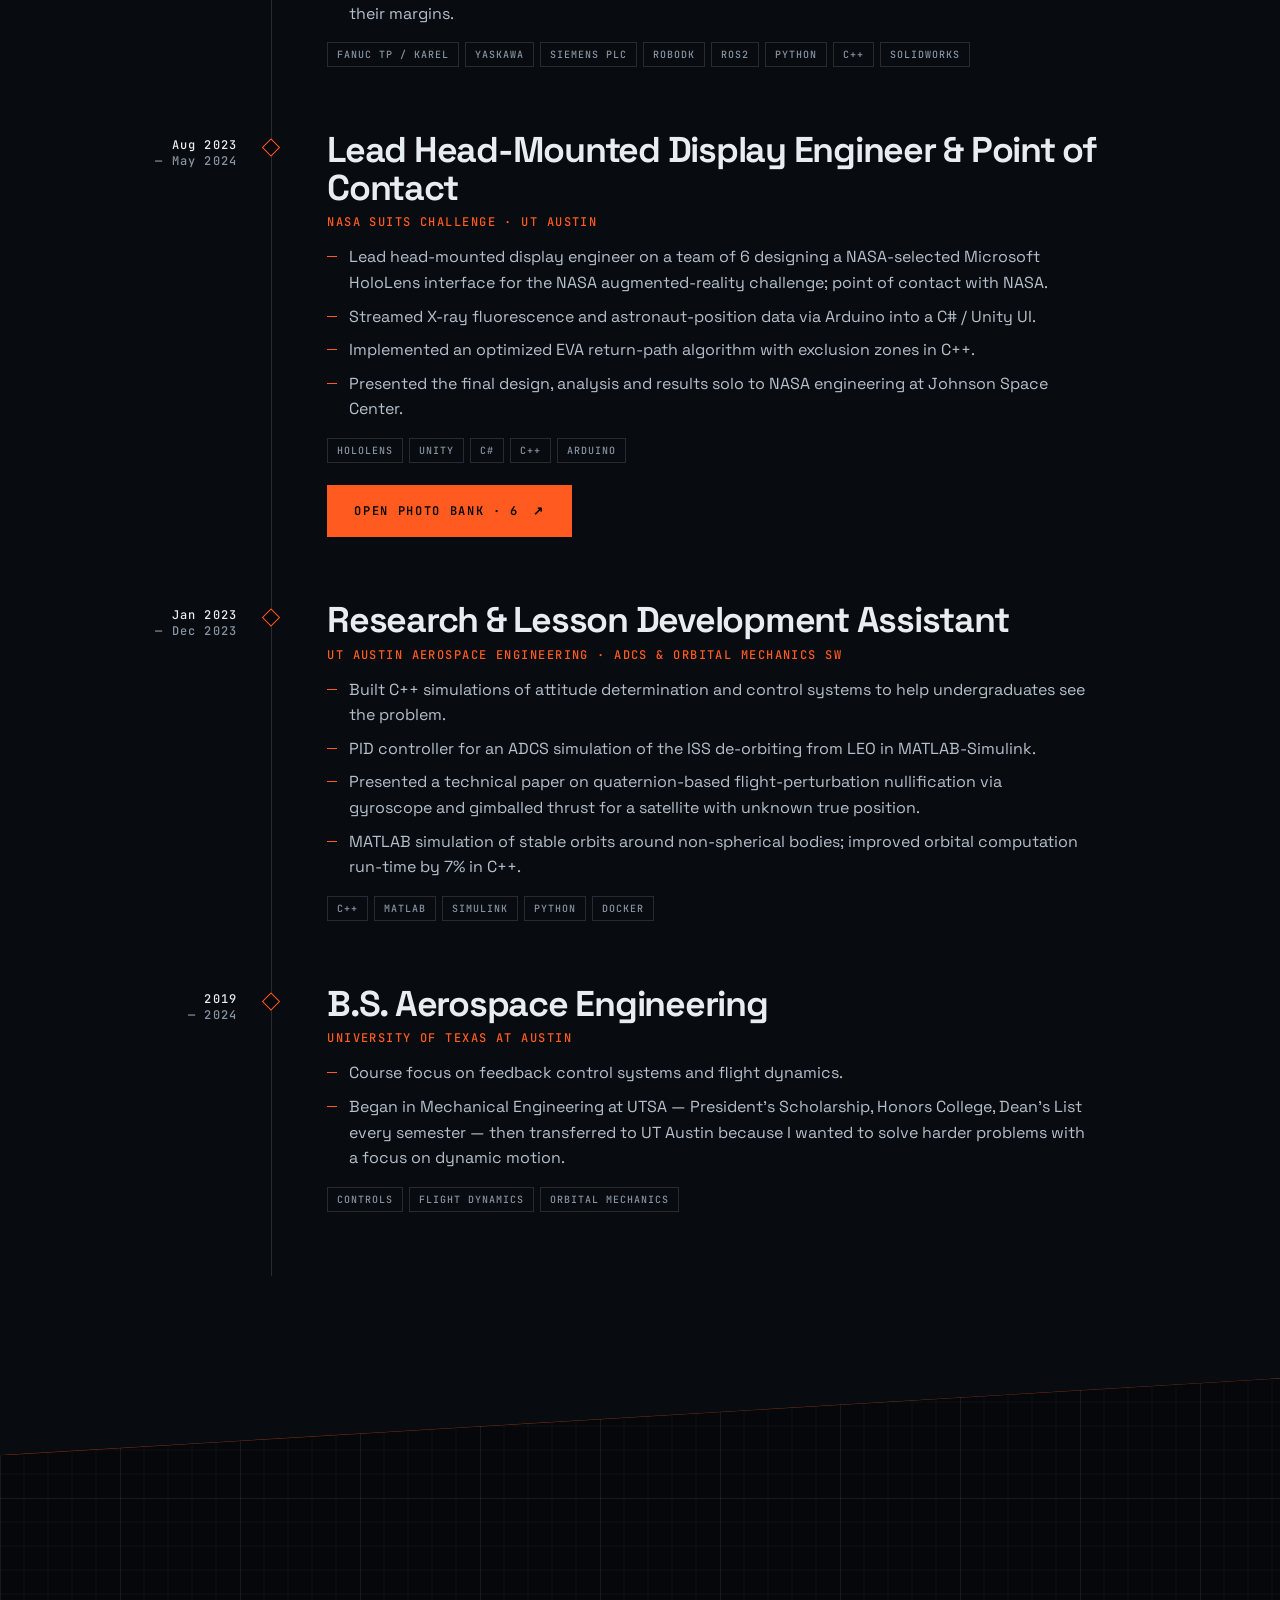
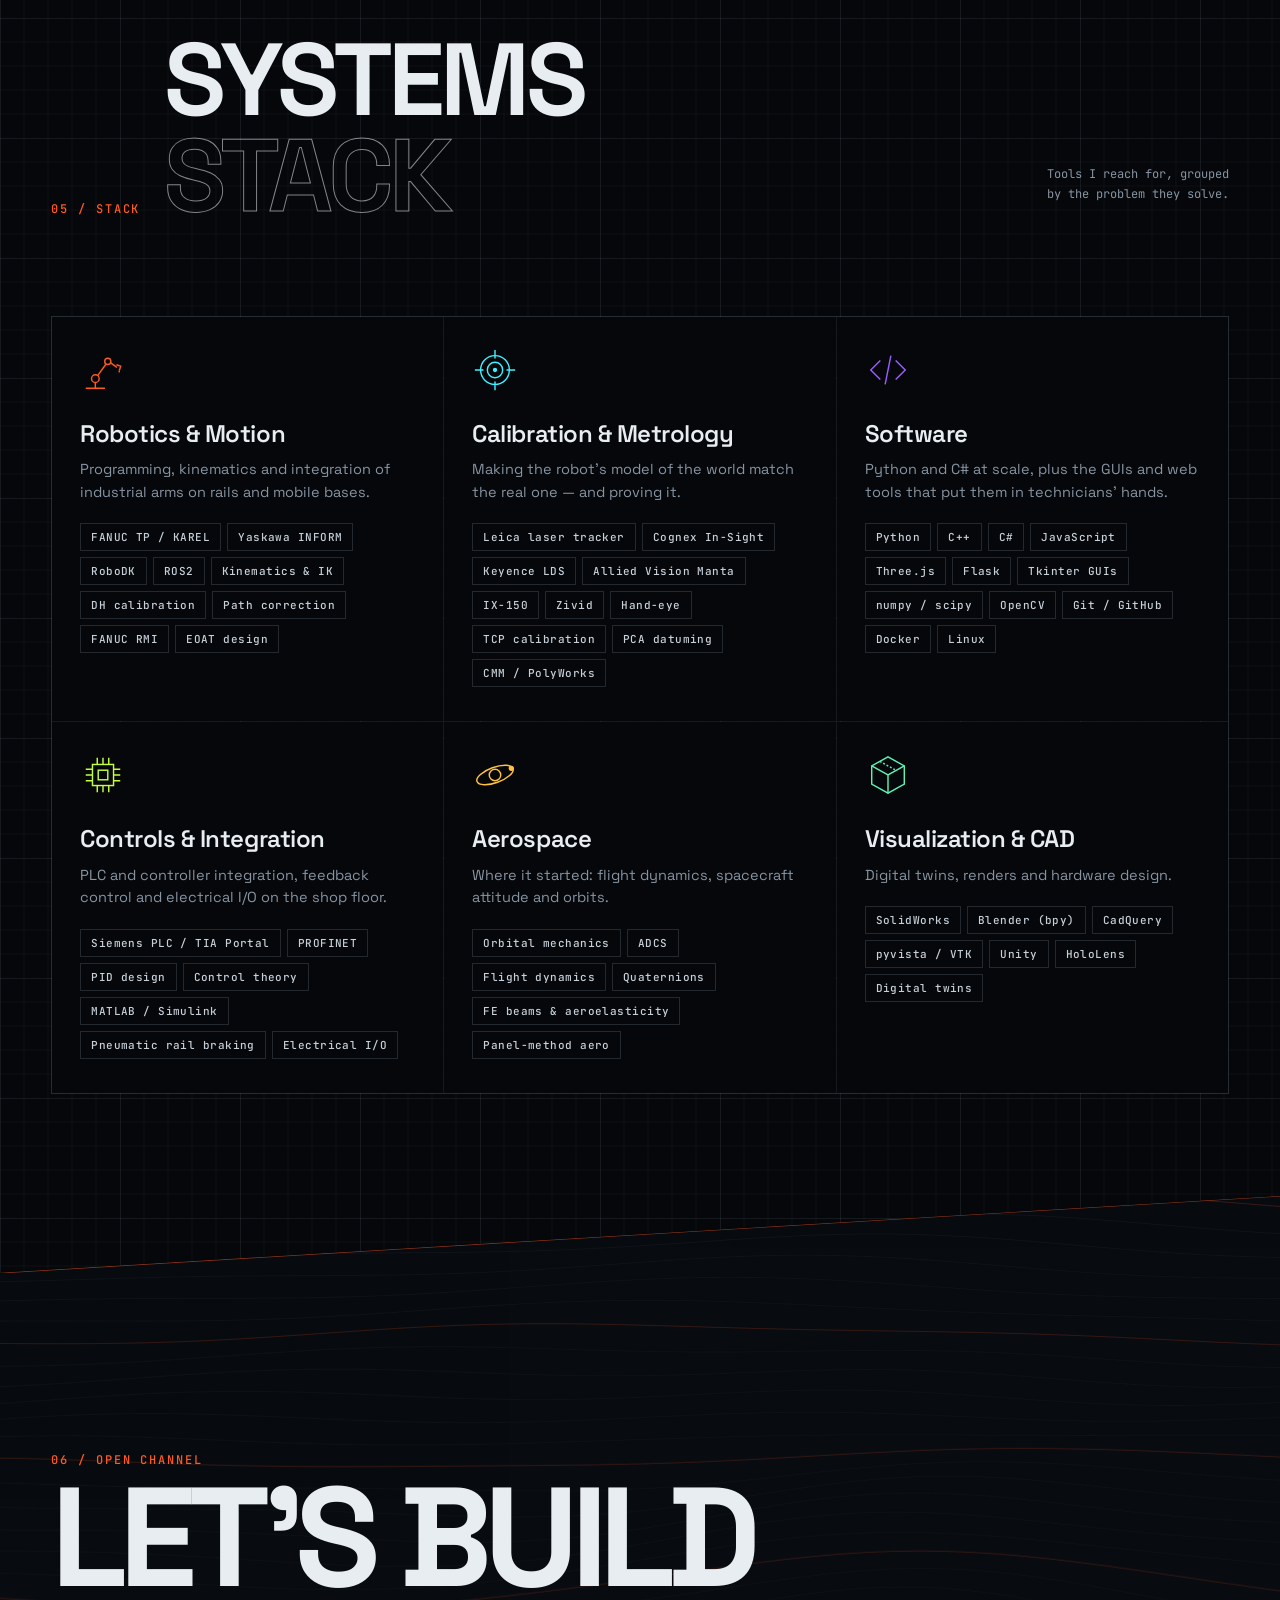
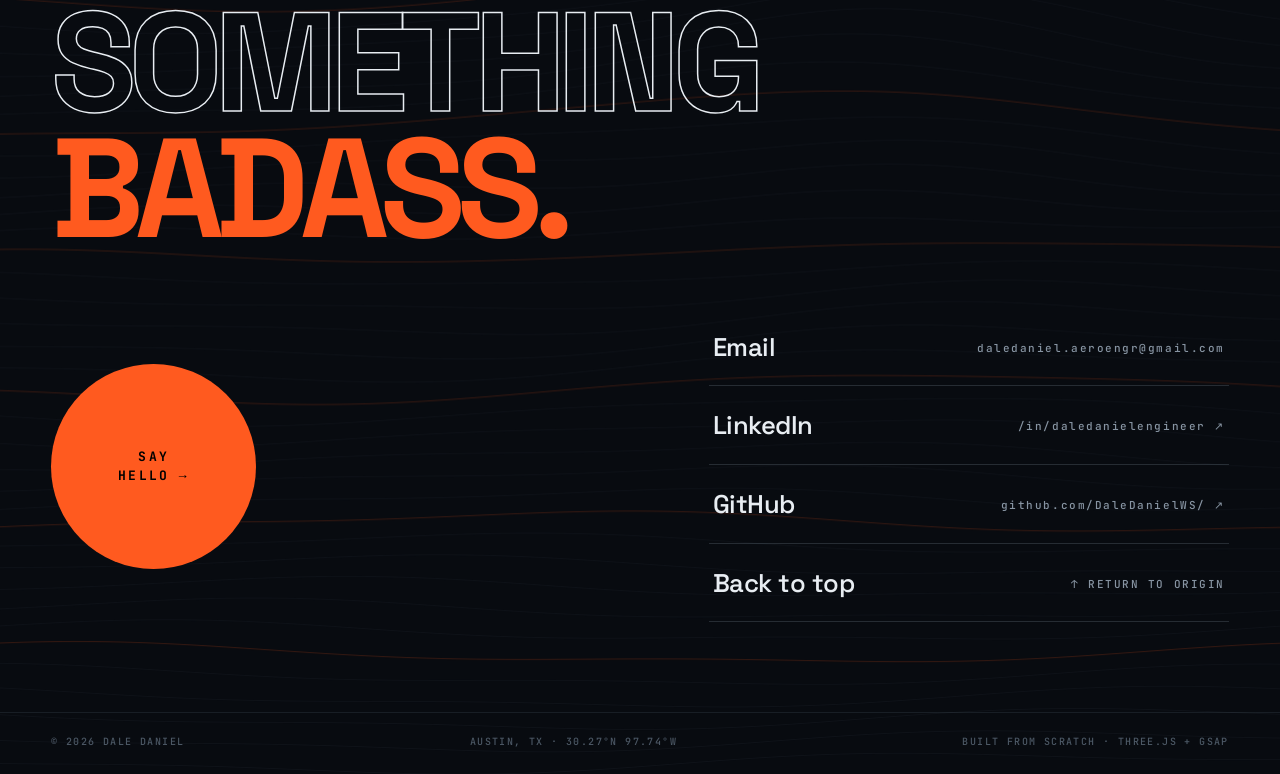
==== commit 3332ee2d: "Update site 2026-11-19 23:21 Co-Authored-By: Claude Opus 5.5 <noreply@anthropic.com>" ====
--- a/index.html
+++ b/index.html
@@ -28,7 +28,7 @@
         if (localStorage.getItem('dd-theme') === 'light') document.documentElement.dataset.theme = 'light';
       } catch (e) {}
     </script>
-    <script type="module" crossorigin src="./assets/index-5P6ZADYs.js"></script>
+    <script type="module" crossorigin src="./assets/index-CPs-1GYb.js"></script>
     <link rel="stylesheet" crossorigin href="./assets/index-CFBimPor.css">
     <link rel="modulepreload" crossorigin href="./assets/hero-DARFWDT0.js">
     <link rel="modulepreload" crossorigin href="./assets/three.module-BrecXwE-.js">
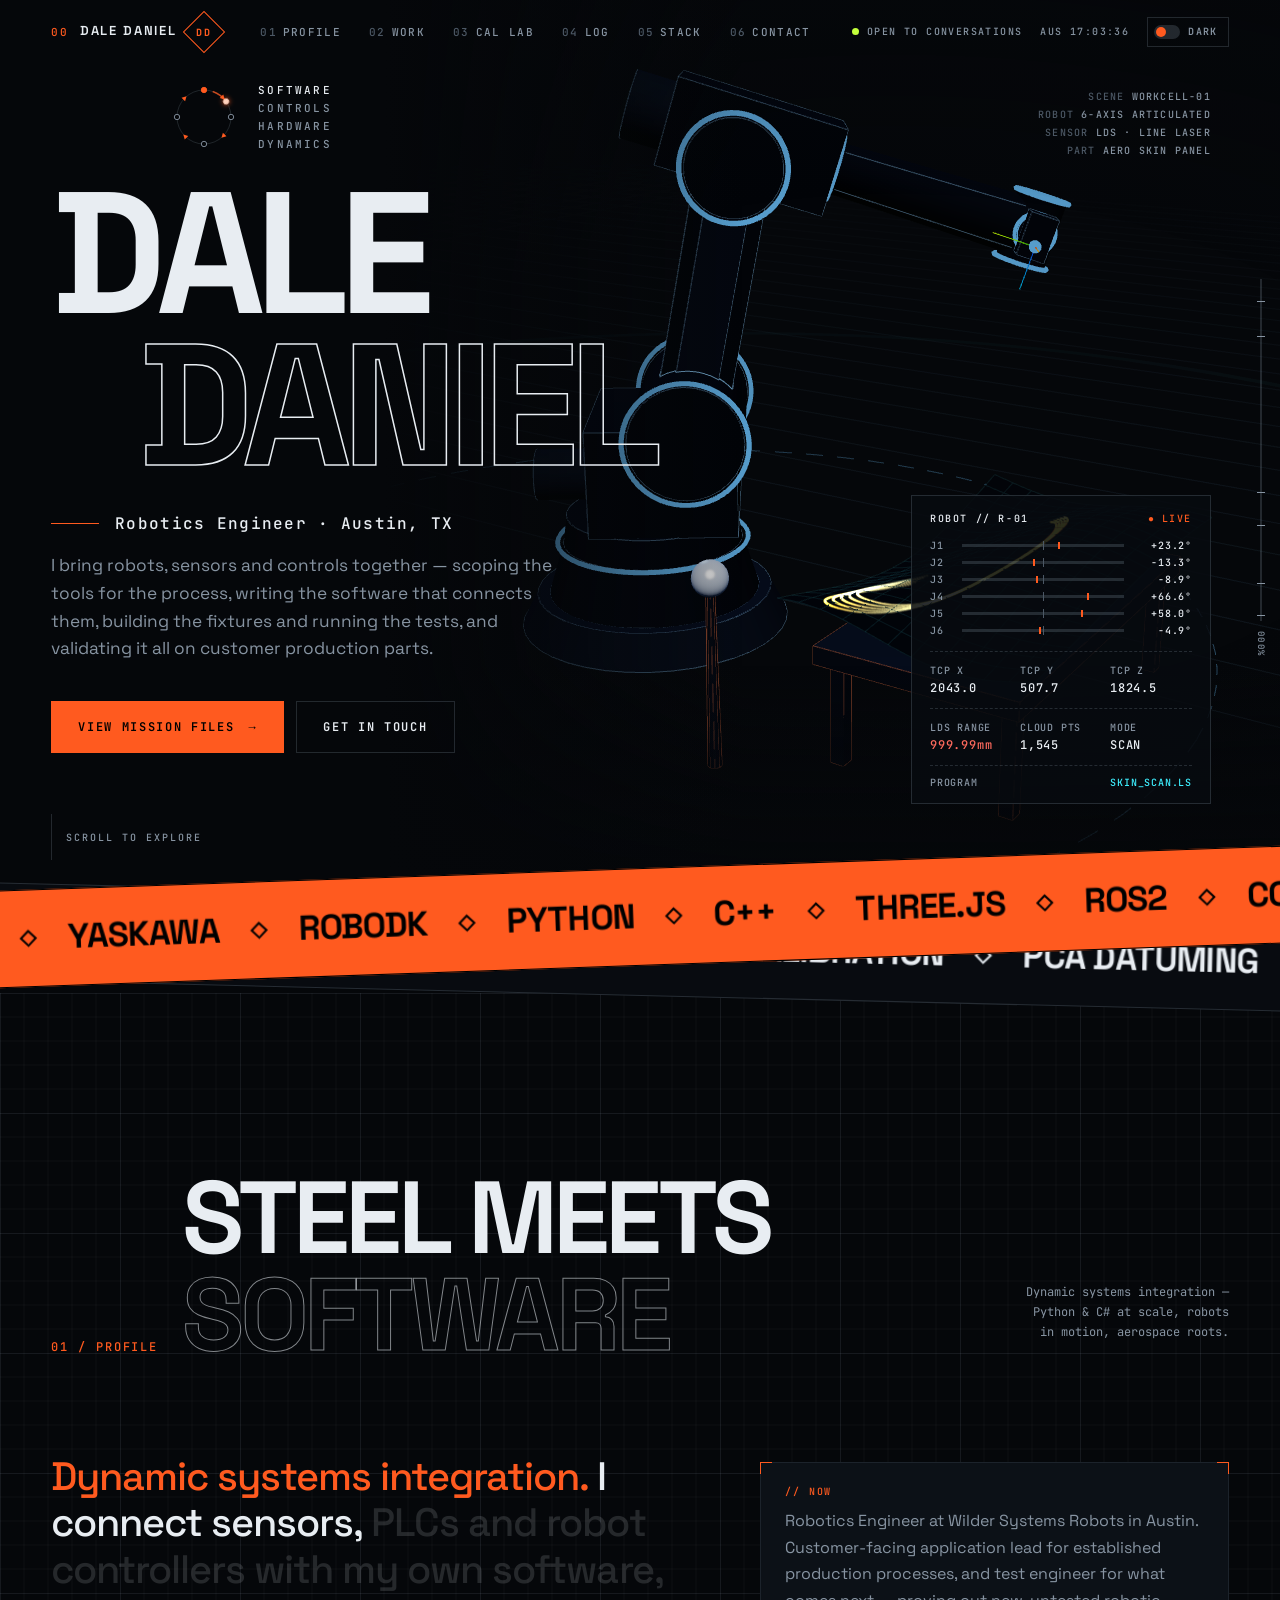
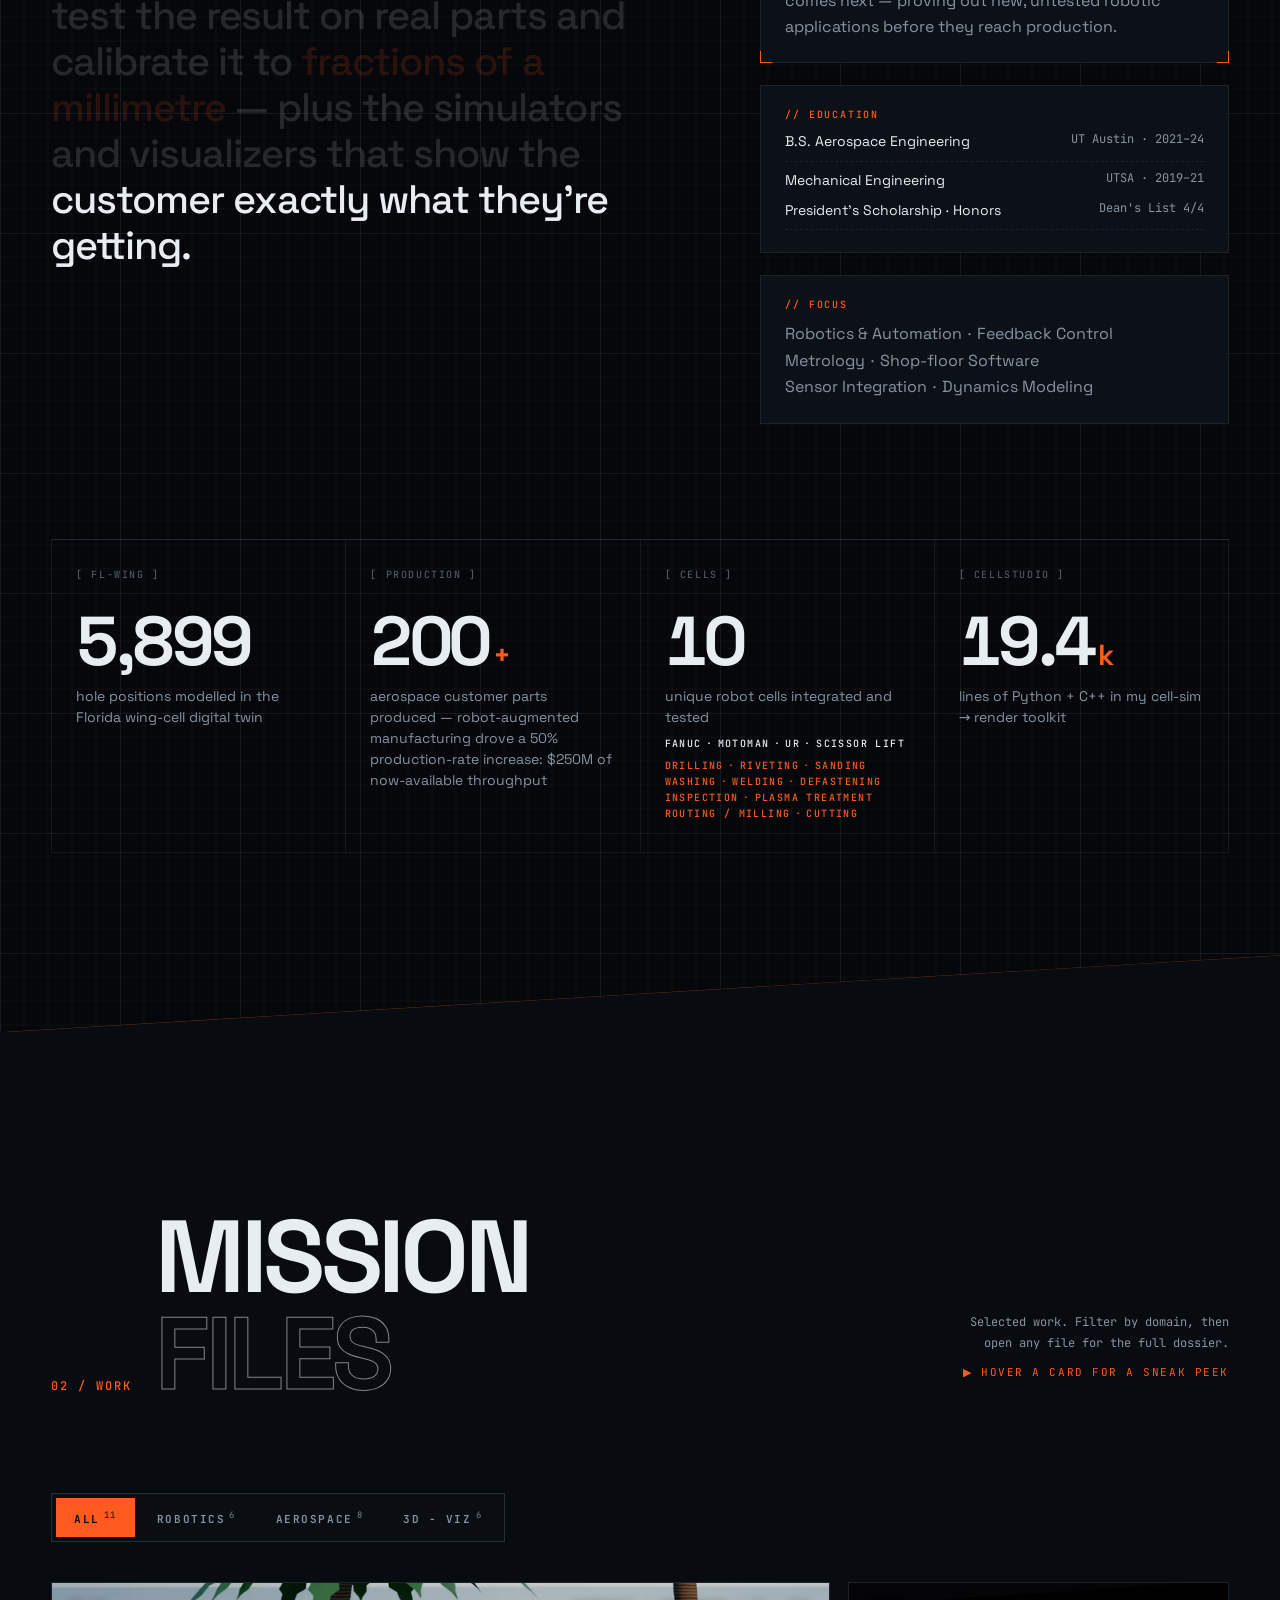
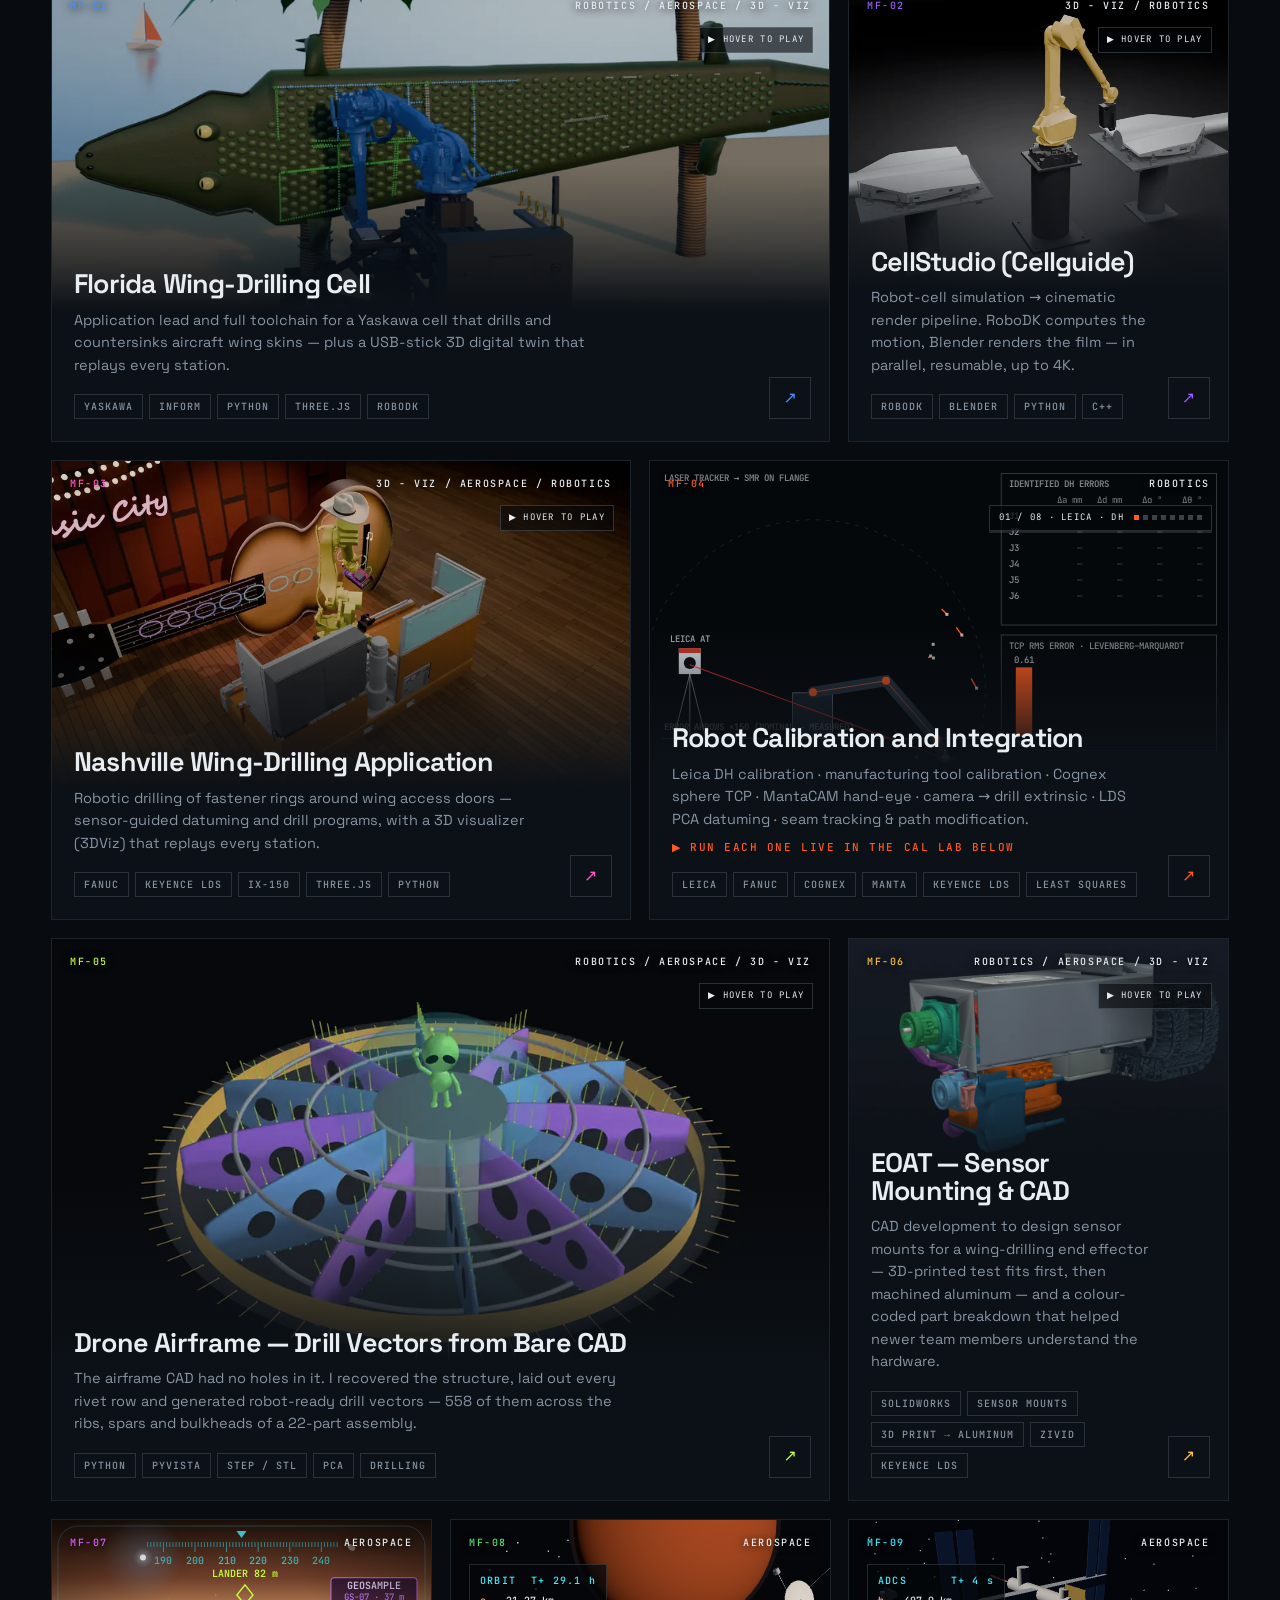
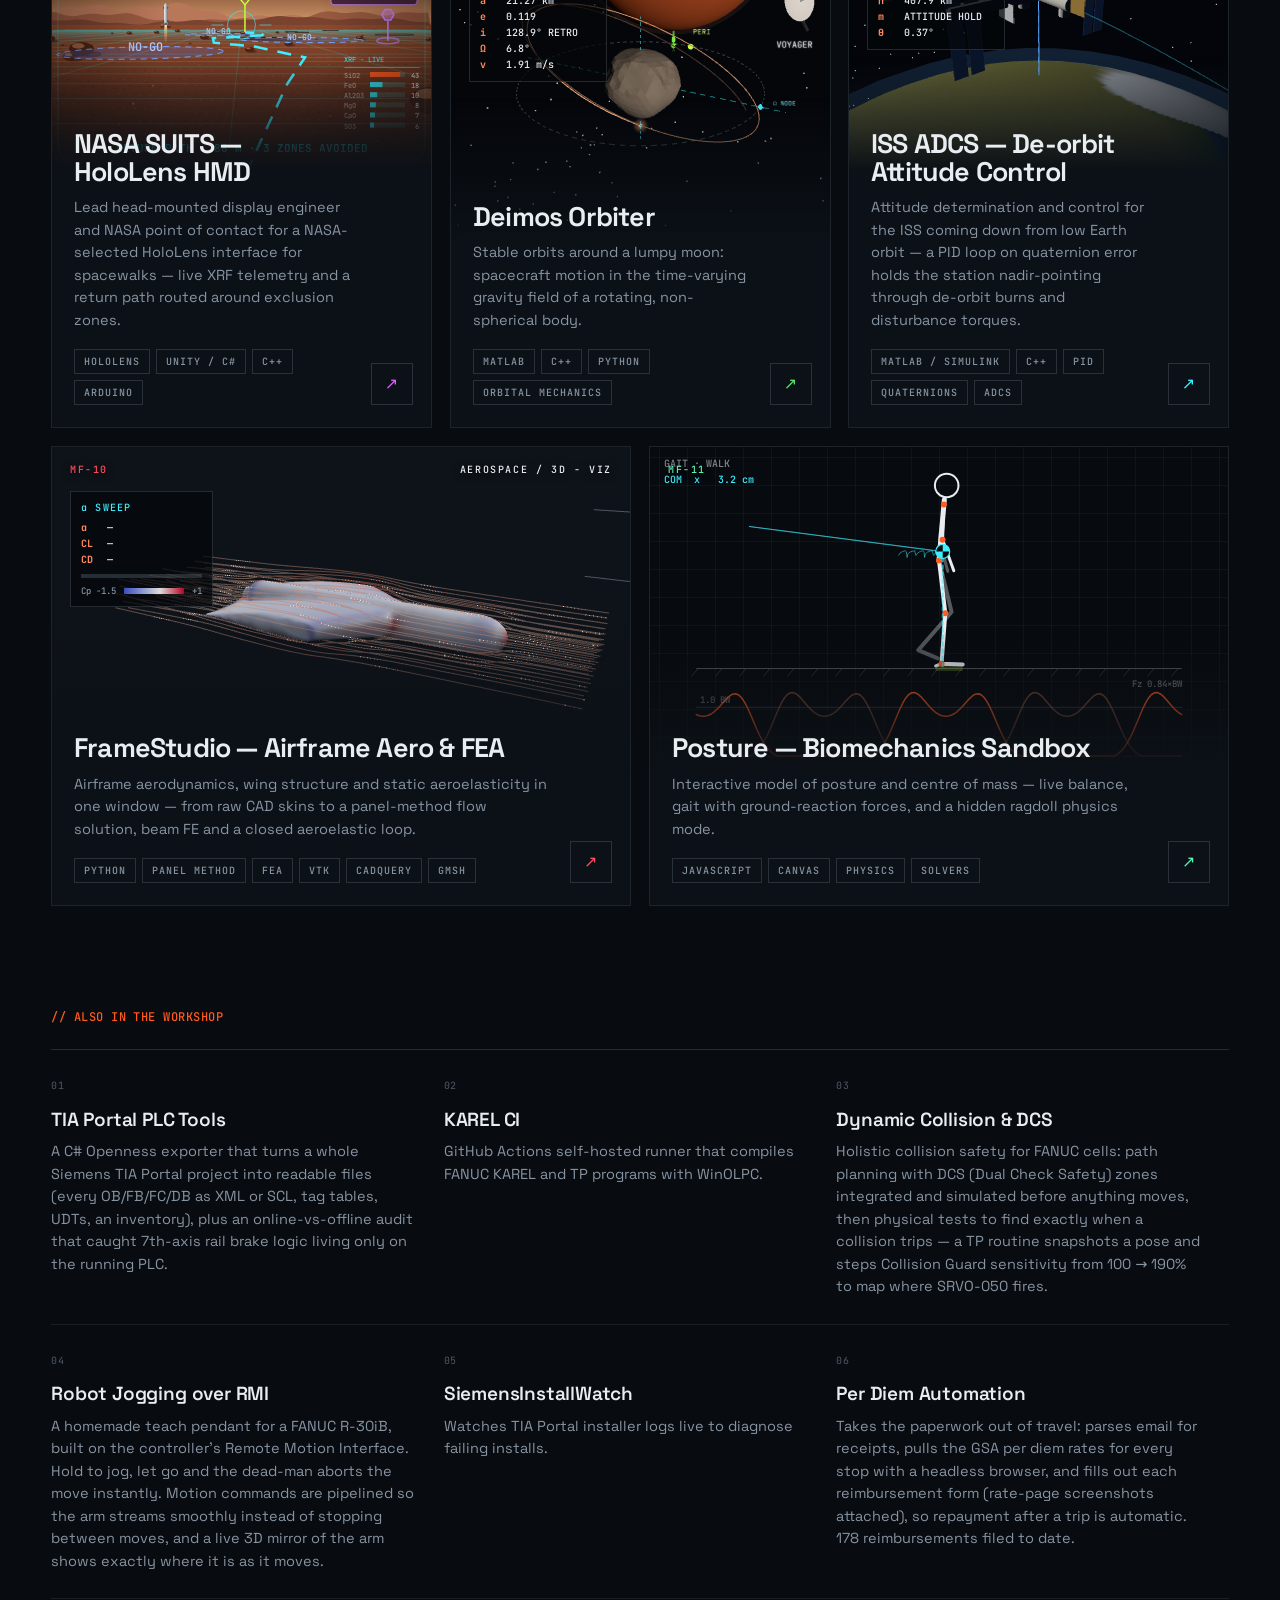
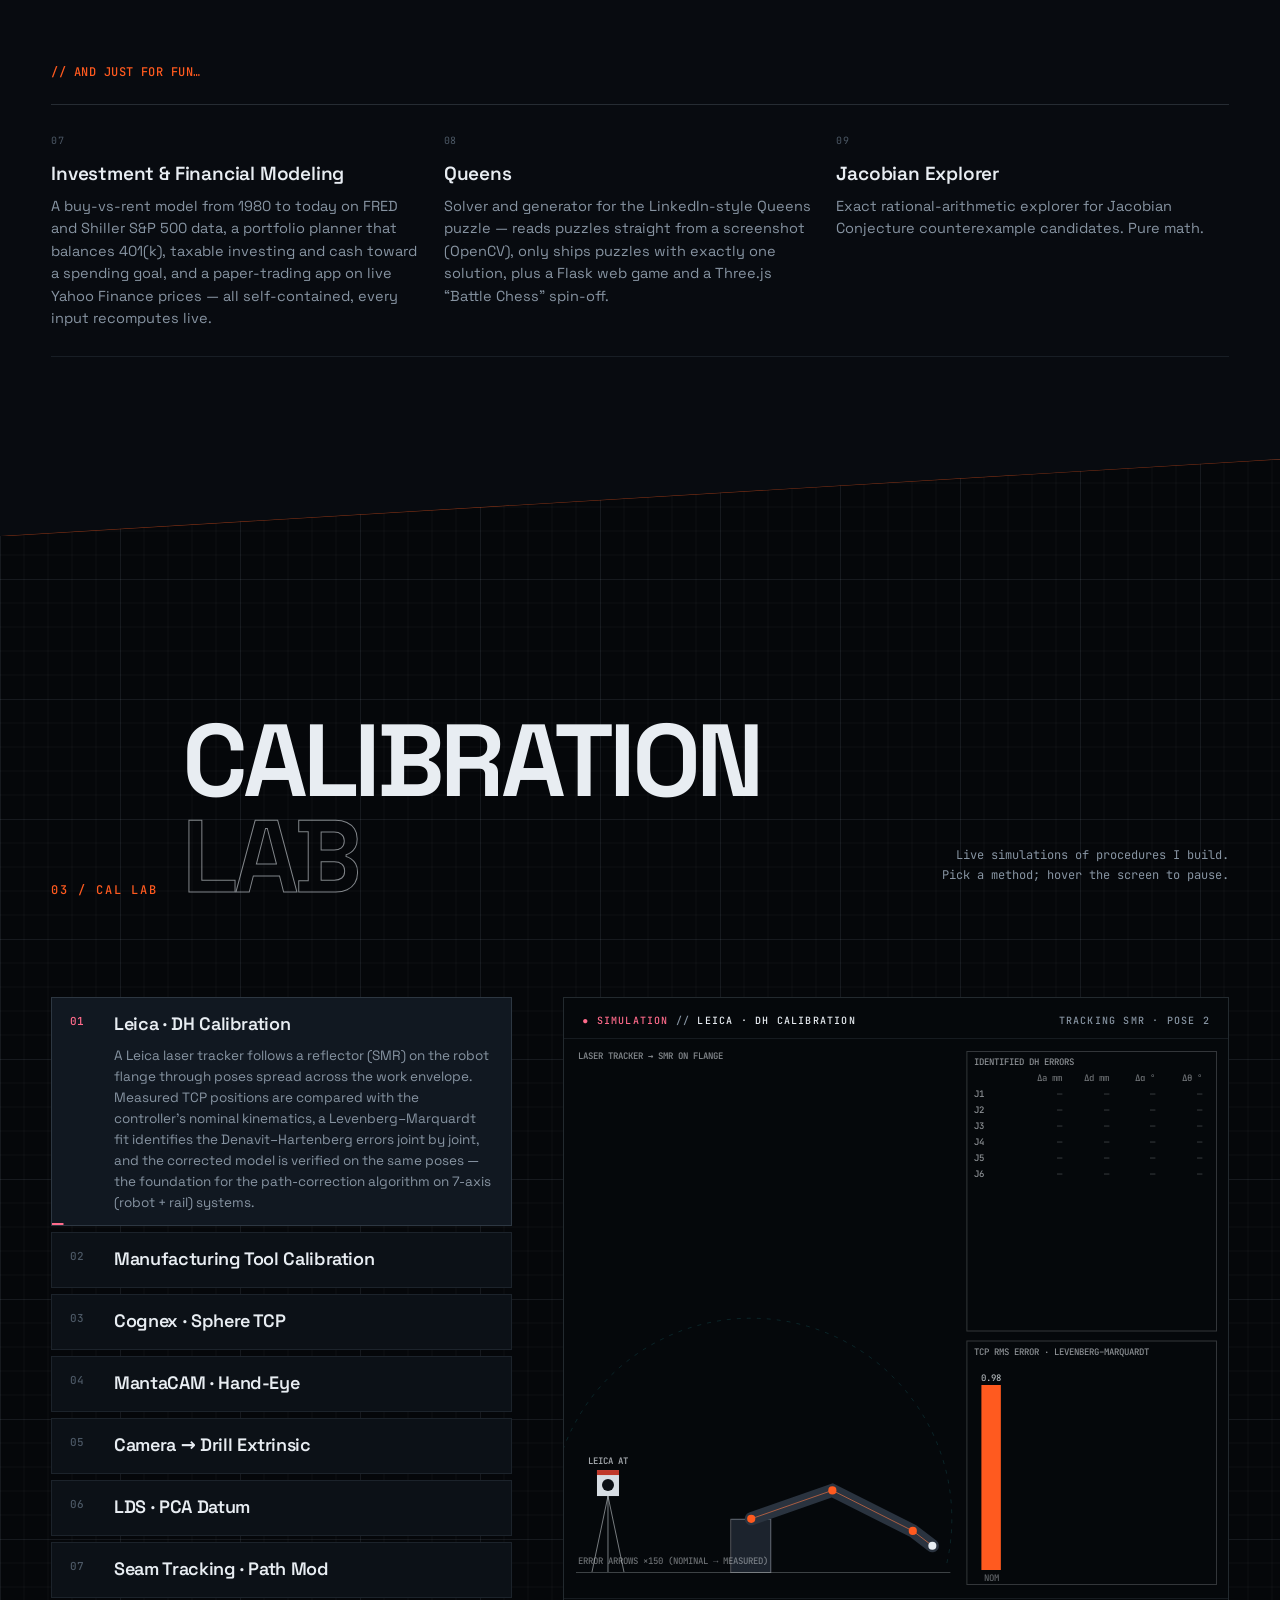
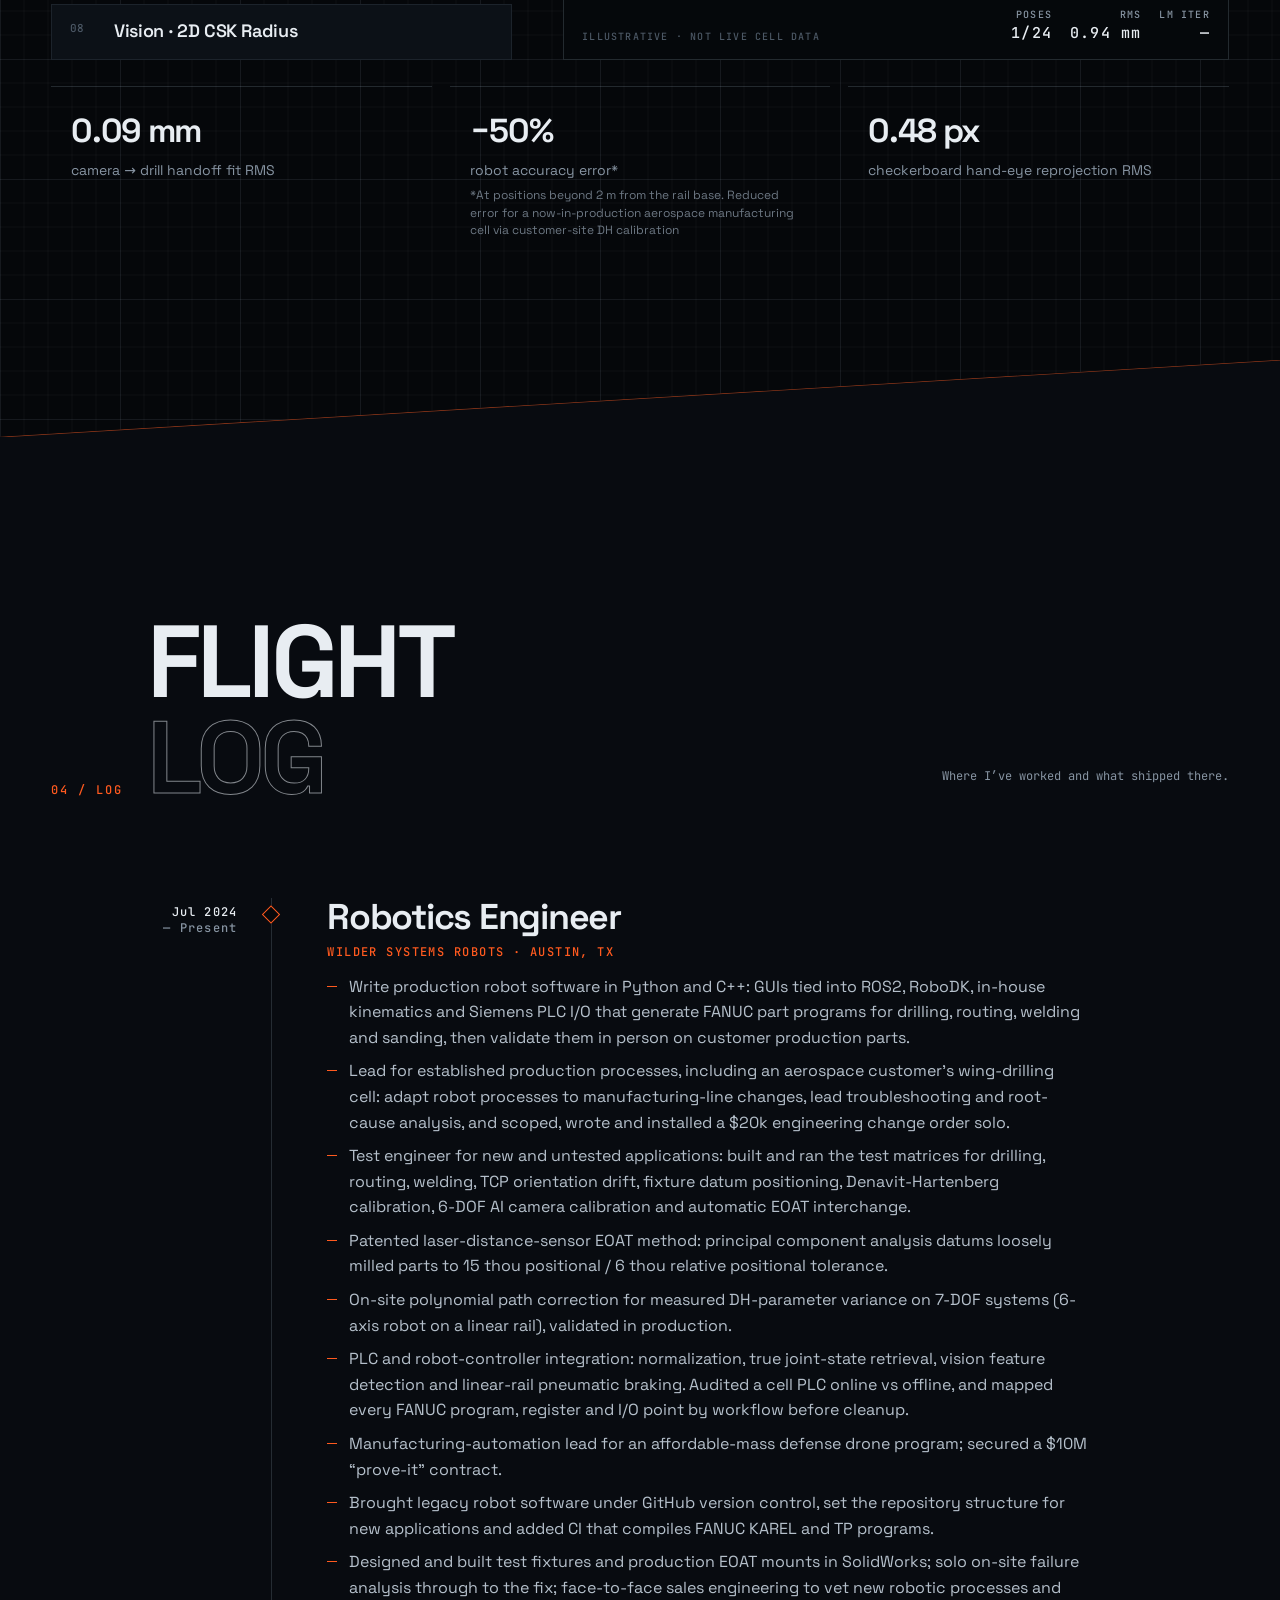
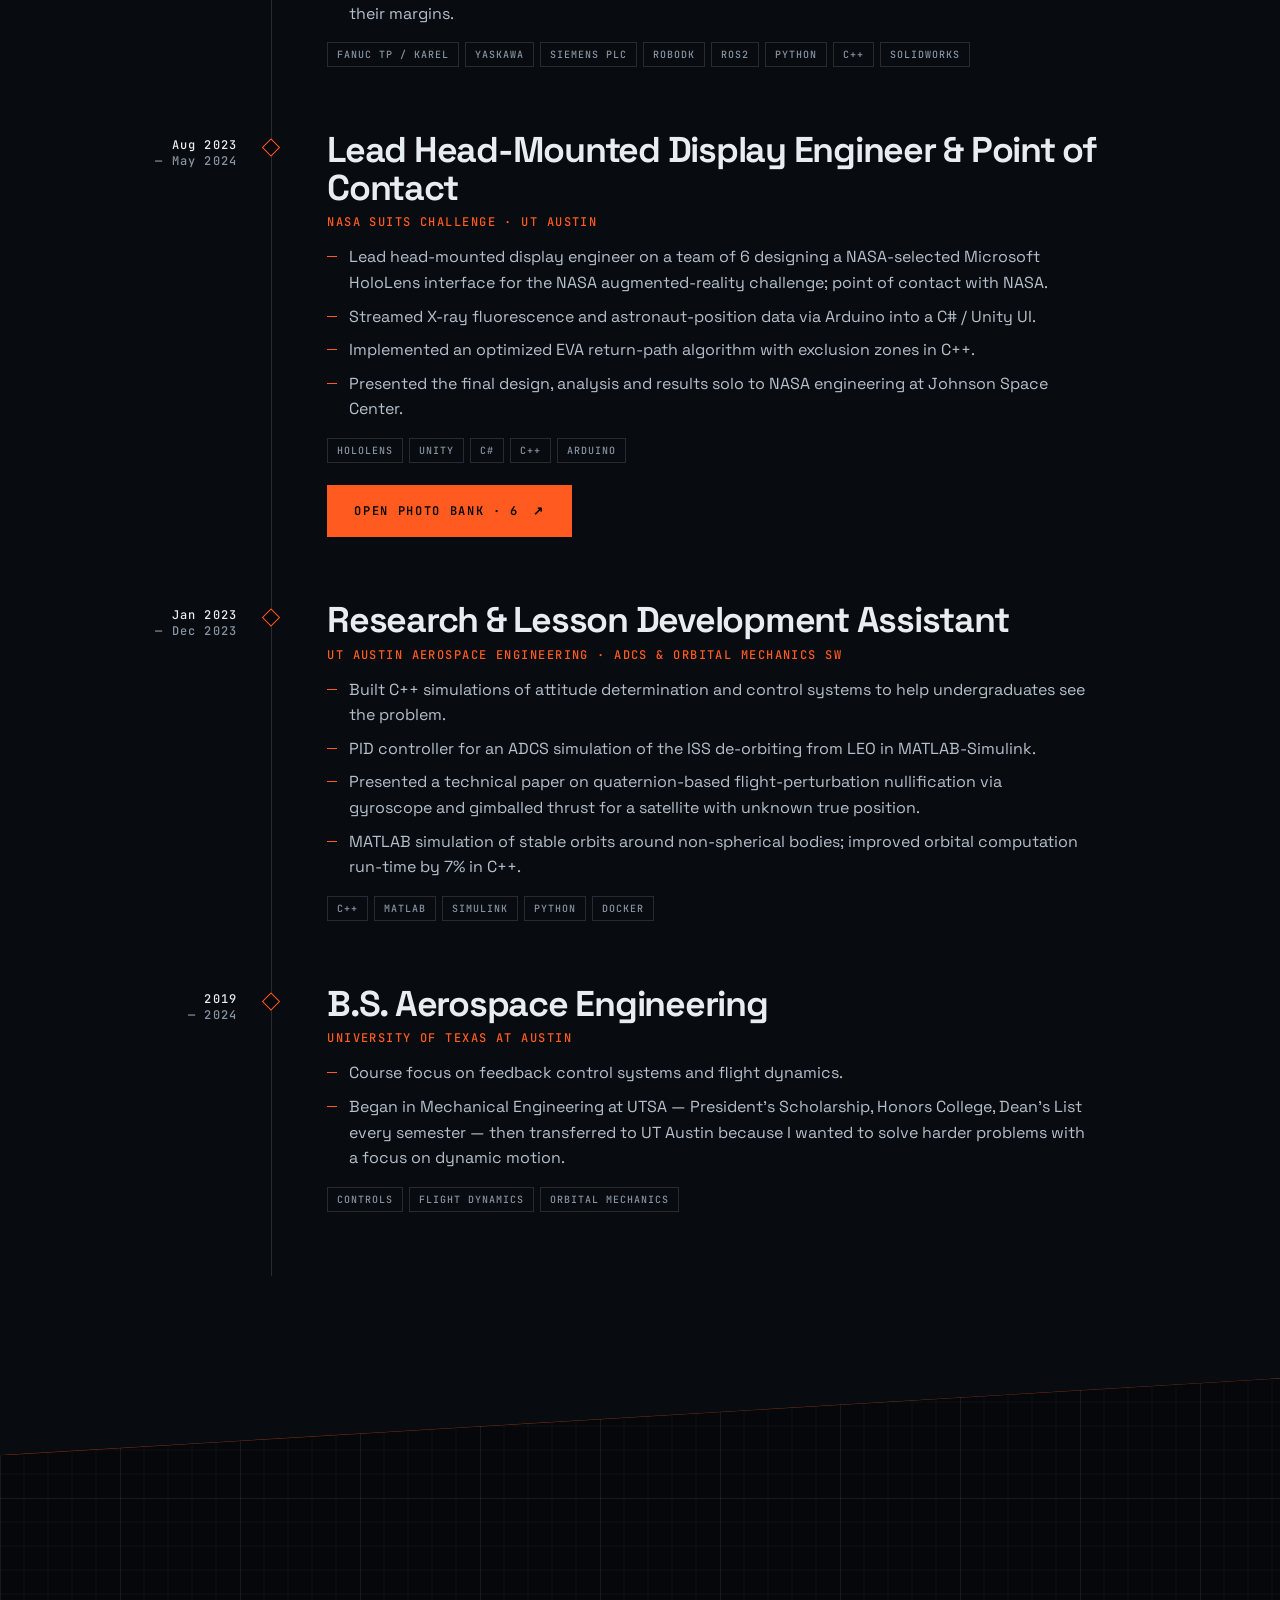
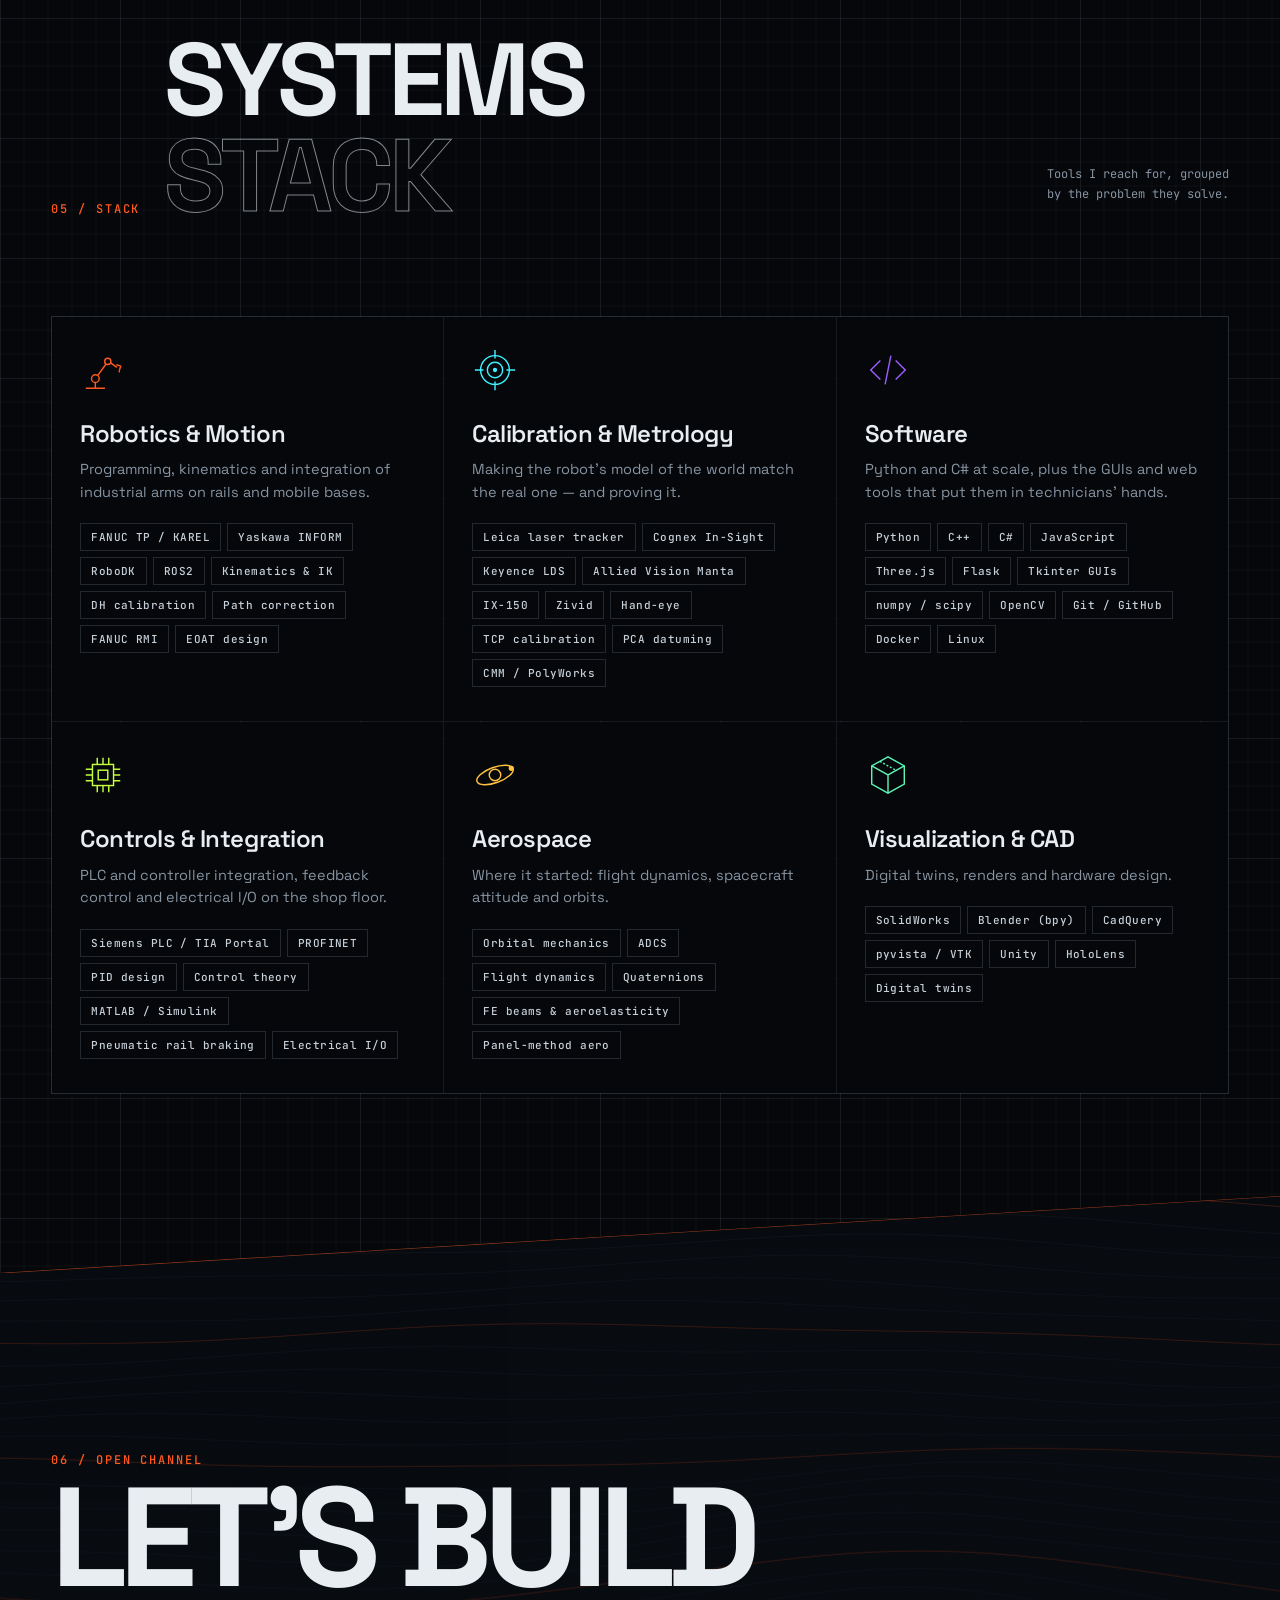
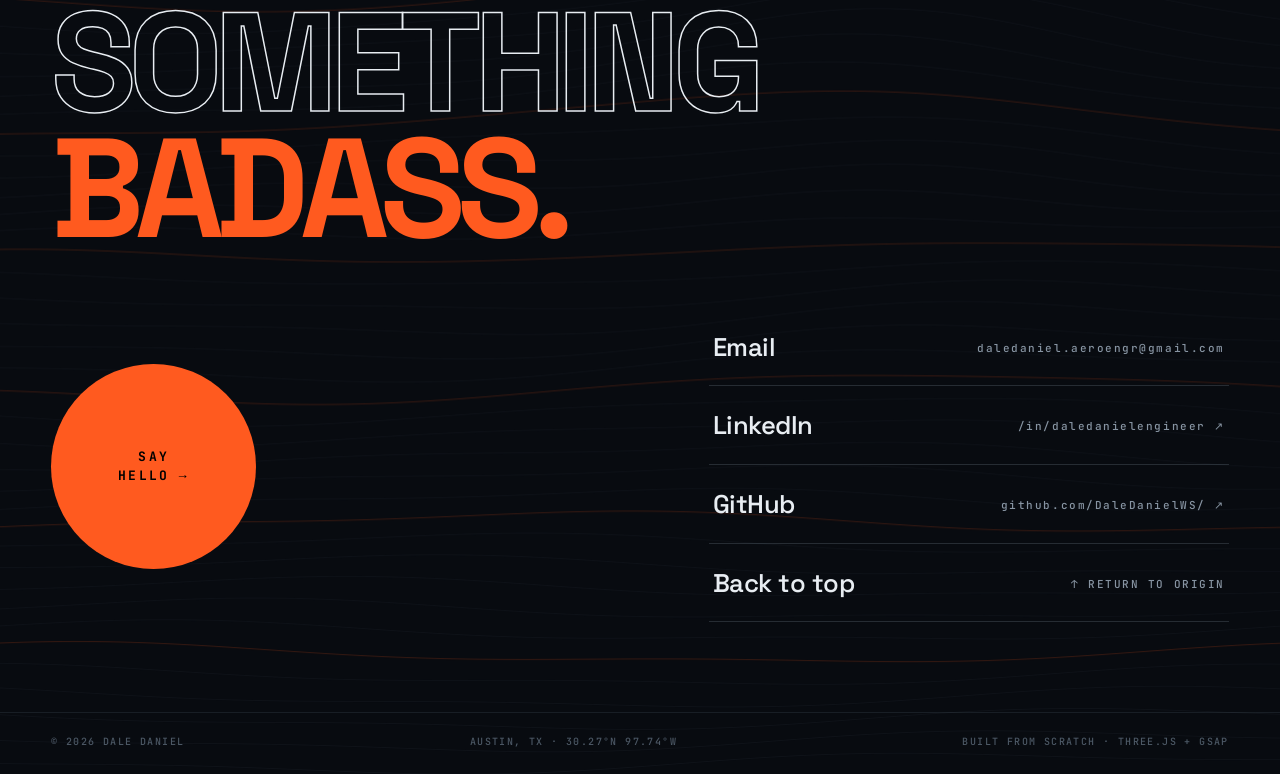
==== commit 14cf098e: "Update site 2026-11-19 23:22 Co-Authored-By: Claude Opus 5.5 <noreply@anthropic.com>" ====
--- a/index.html
+++ b/index.html
@@ -6,11 +6,11 @@
     <title>Dale Daniel — Robotics Engineer</title>
     <meta
       name="description"
-      content="Dale Daniel — robotics engineer in Austin, TX. Robot calibration, aerospace drilling cells, digital twins and the software that proves them."
+      content="I seriously doubt you’ll regret clicking this."
     />
     <meta name="theme-color" content="#05070a" />
     <meta property="og:title" content="Dale Daniel — Robotics Engineer" />
-    <meta property="og:description" content="Robot calibration, aerospace drilling cells, digital twins and the software that proves them." />
+    <meta property="og:description" content="I seriously doubt you’ll regret clicking this." />
     <meta property="og:type" content="website" />
     <meta property="og:url" content="https://daledanielws.github.io/" />
     <meta property="og:image" content="https://daledanielws.github.io/og-image.jpg" />
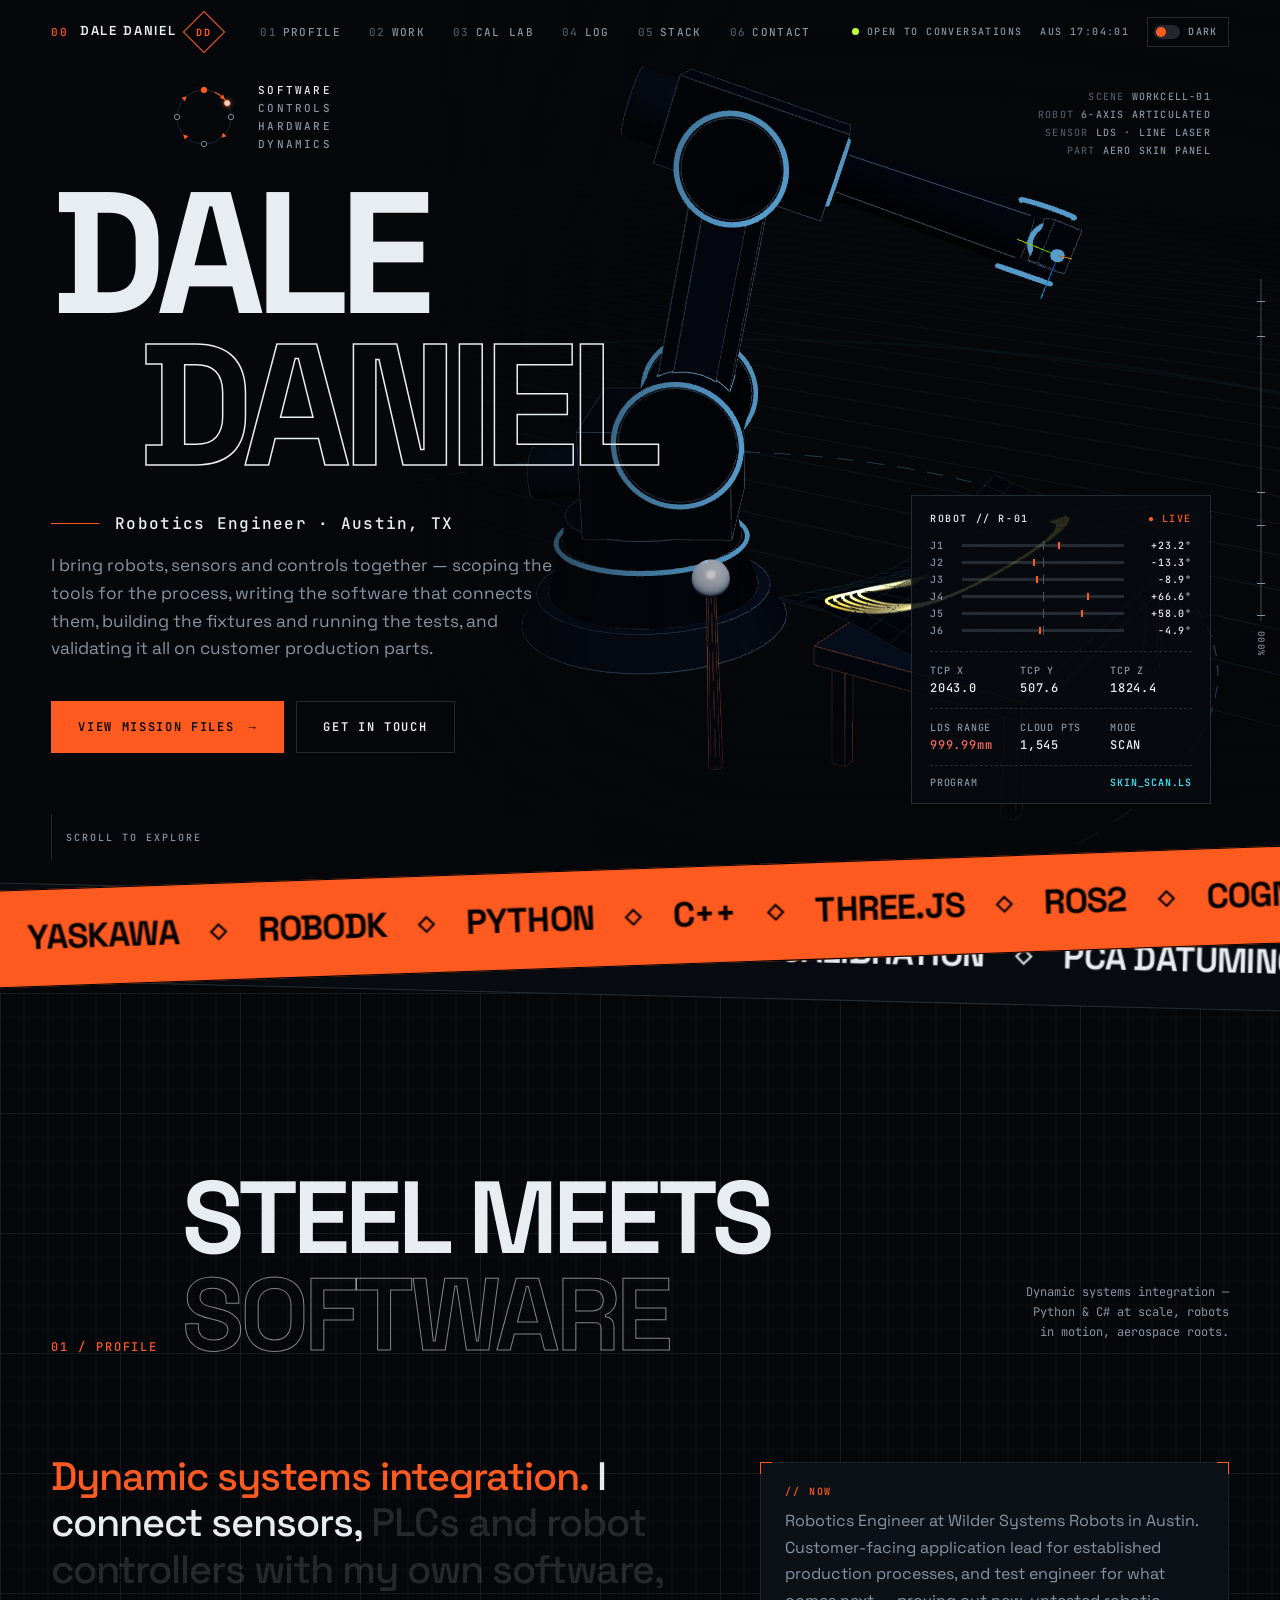
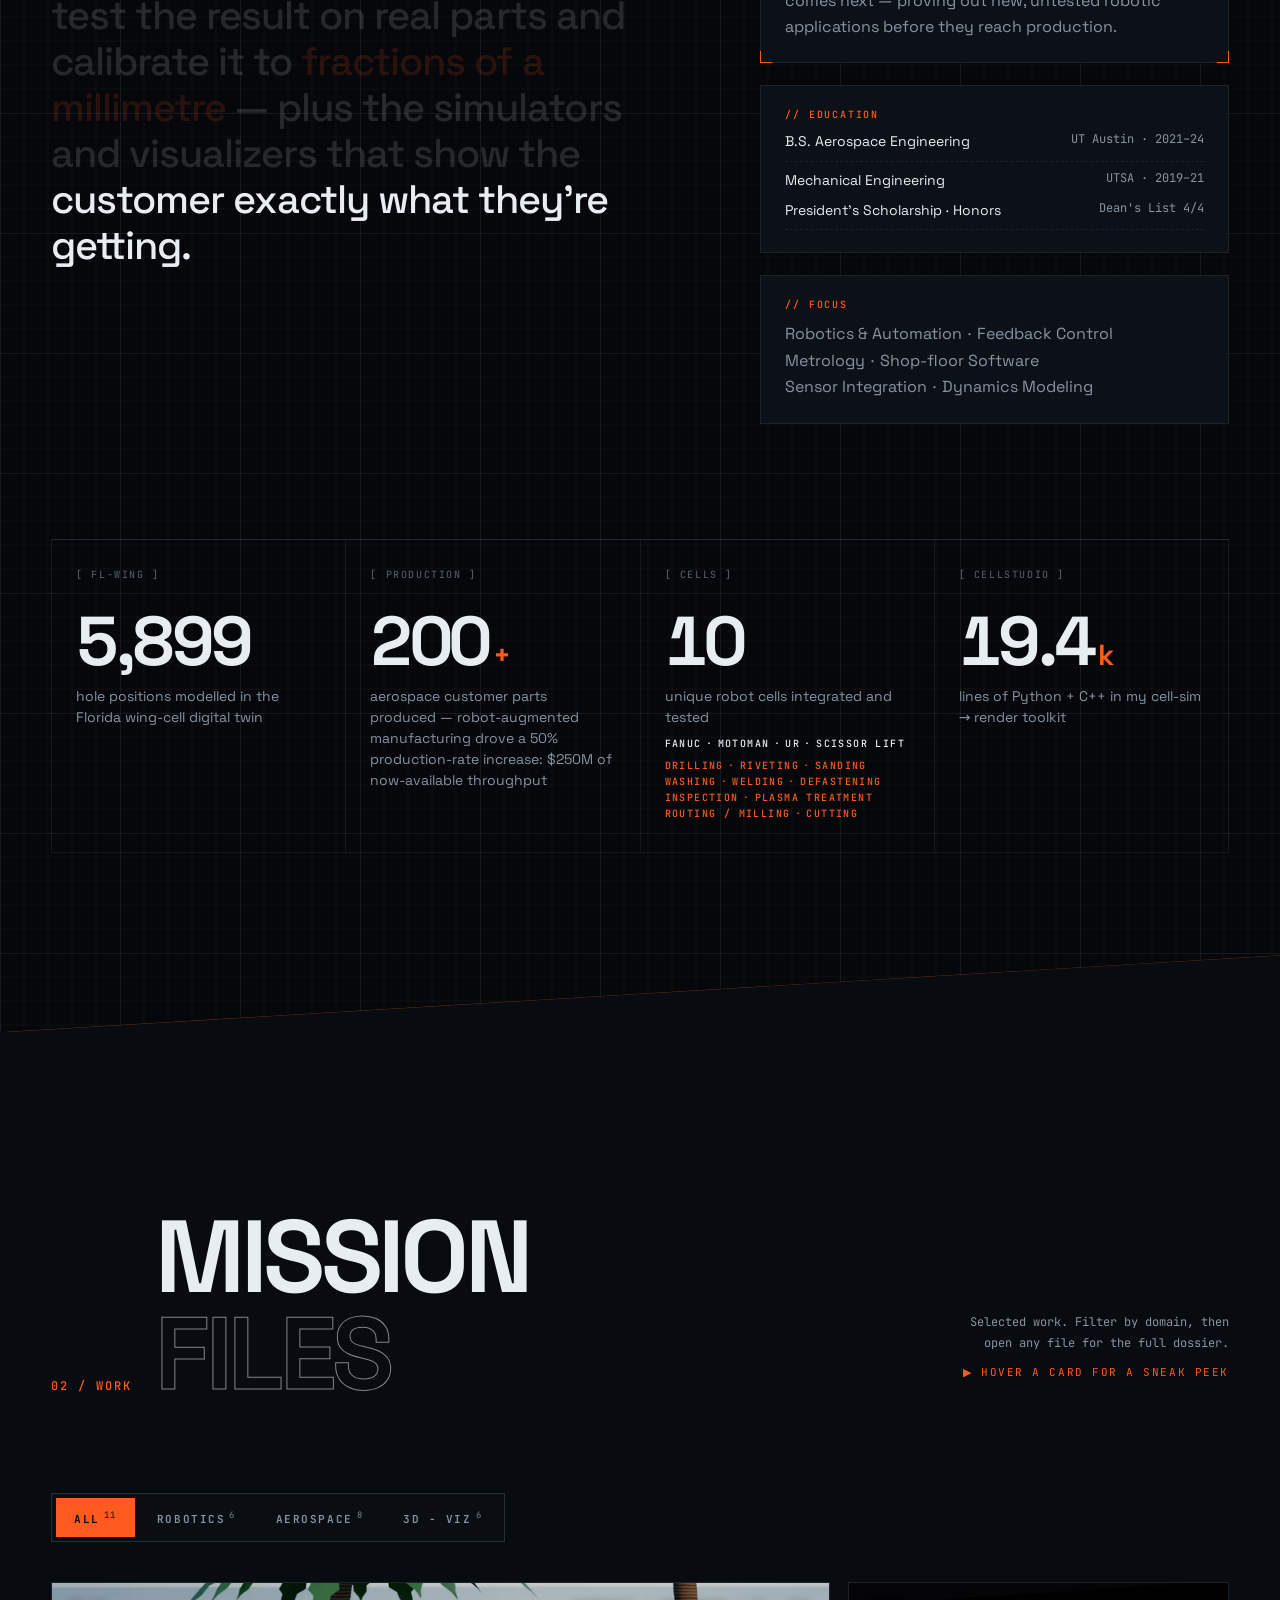
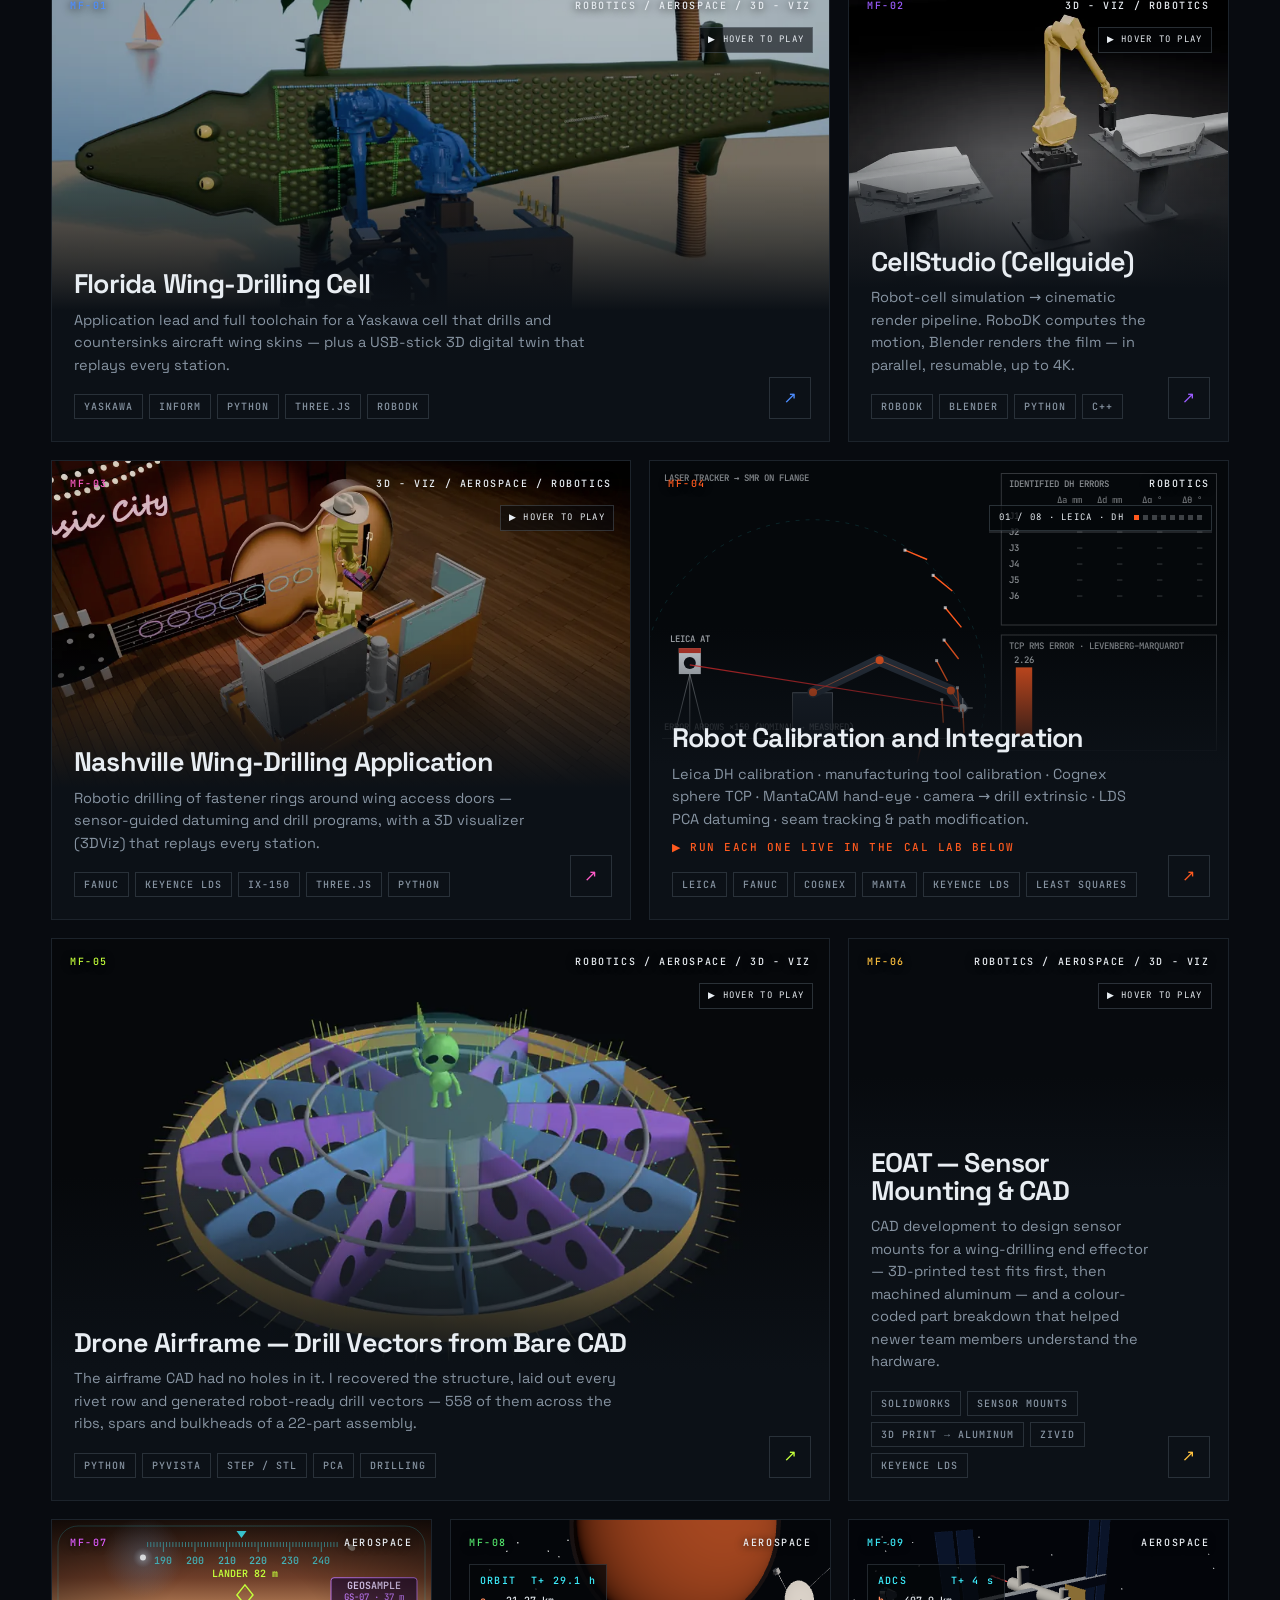
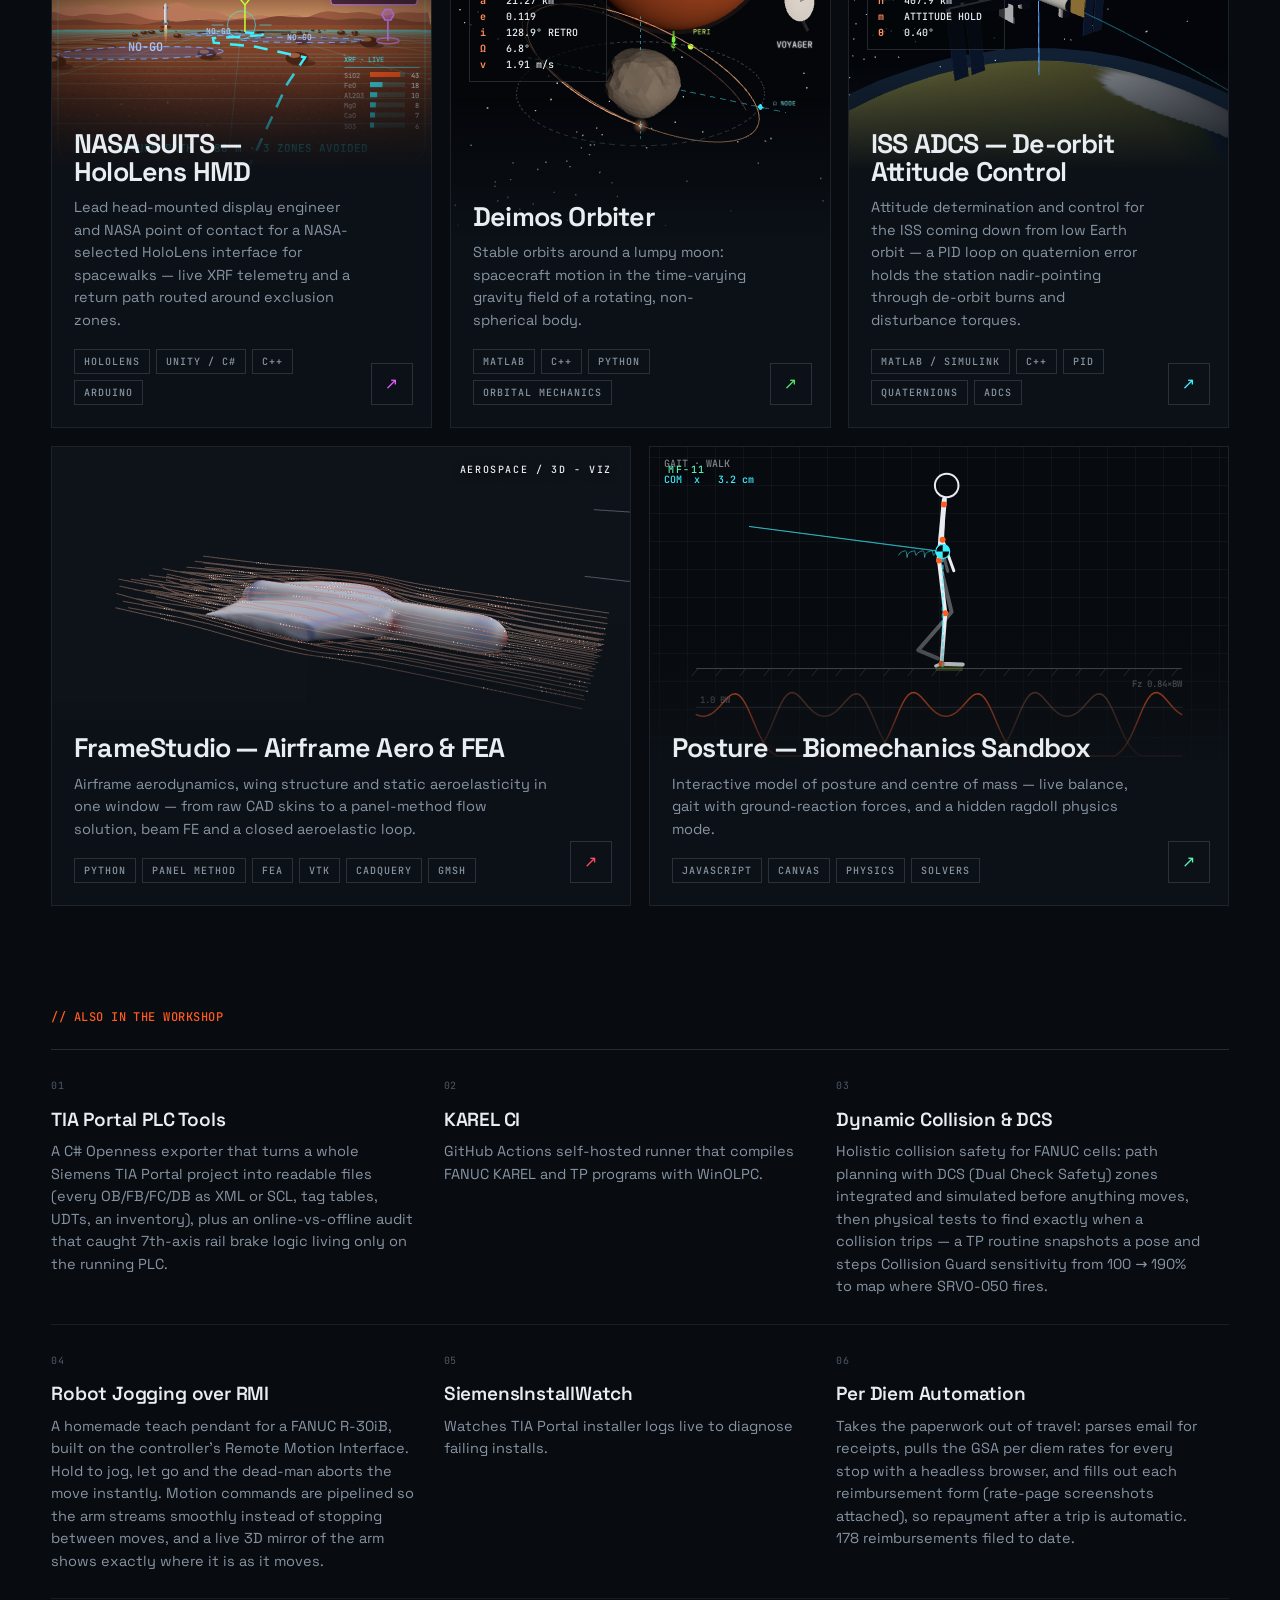
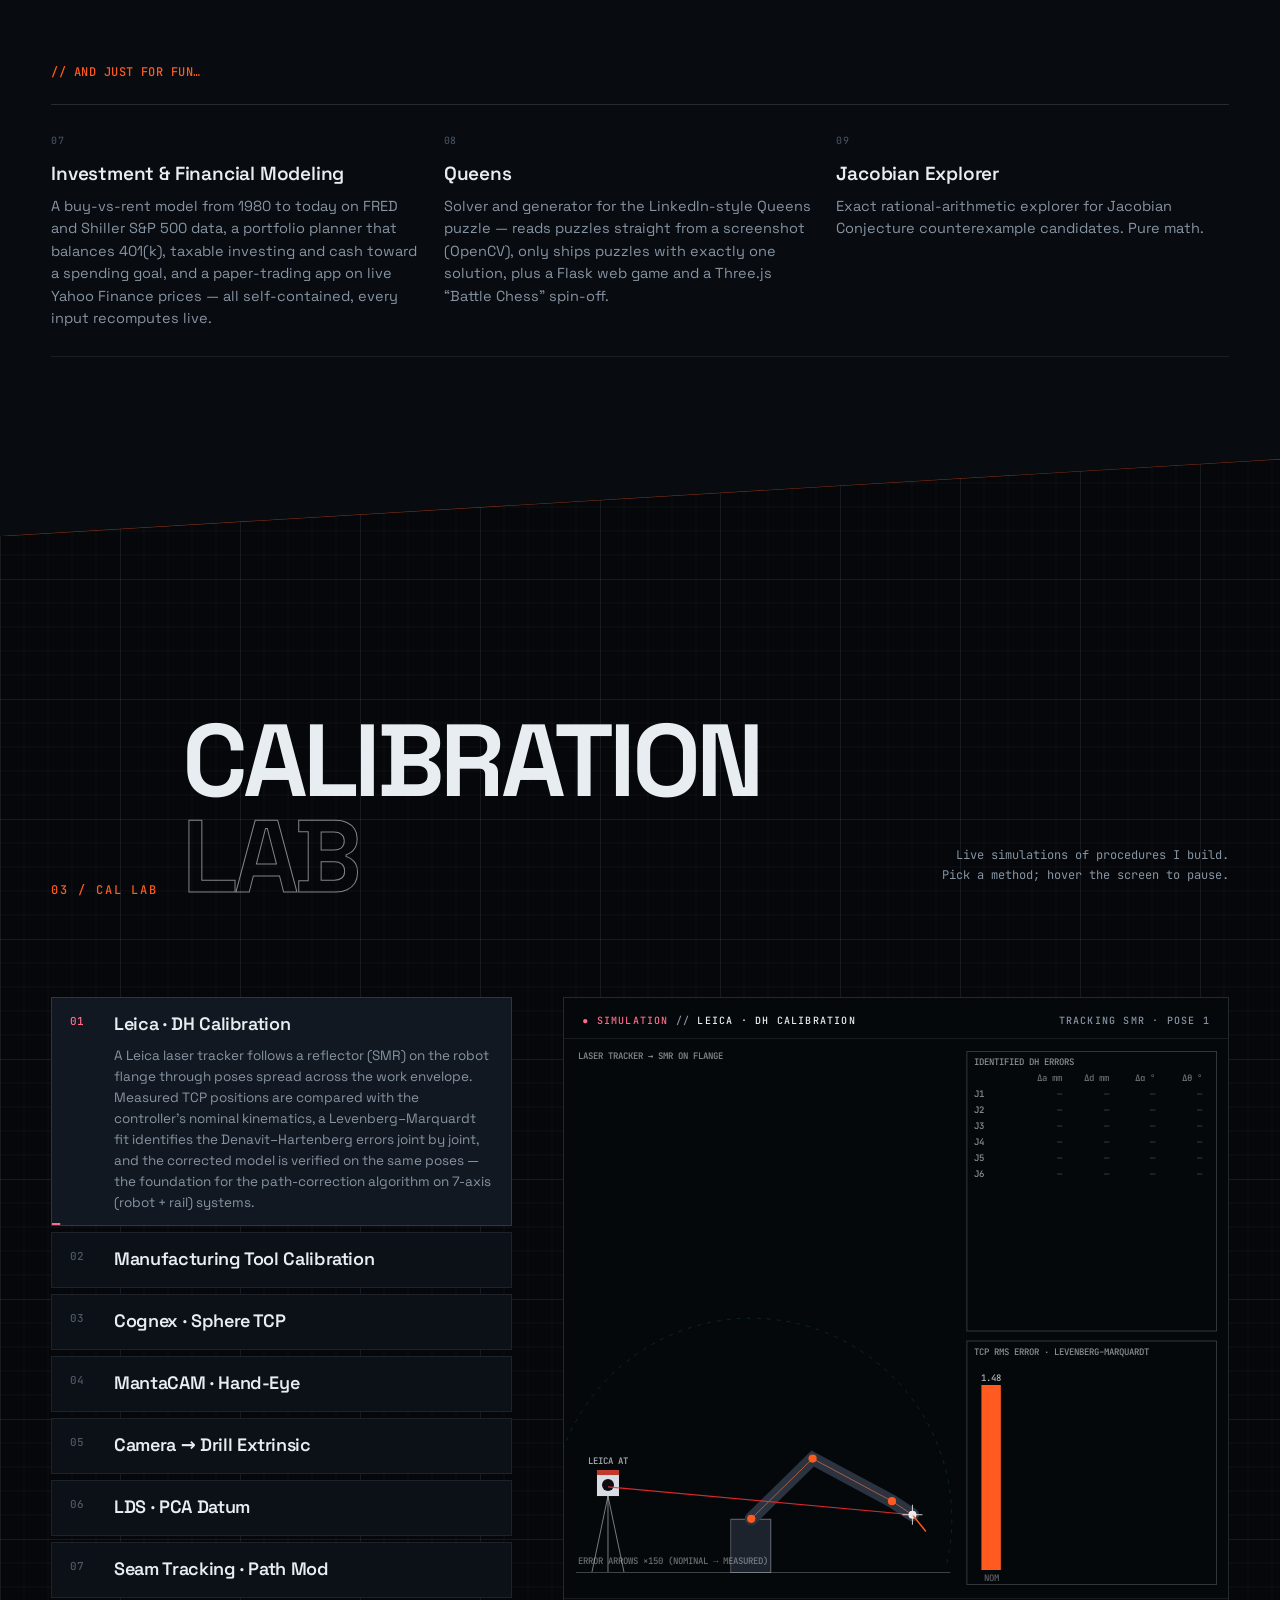
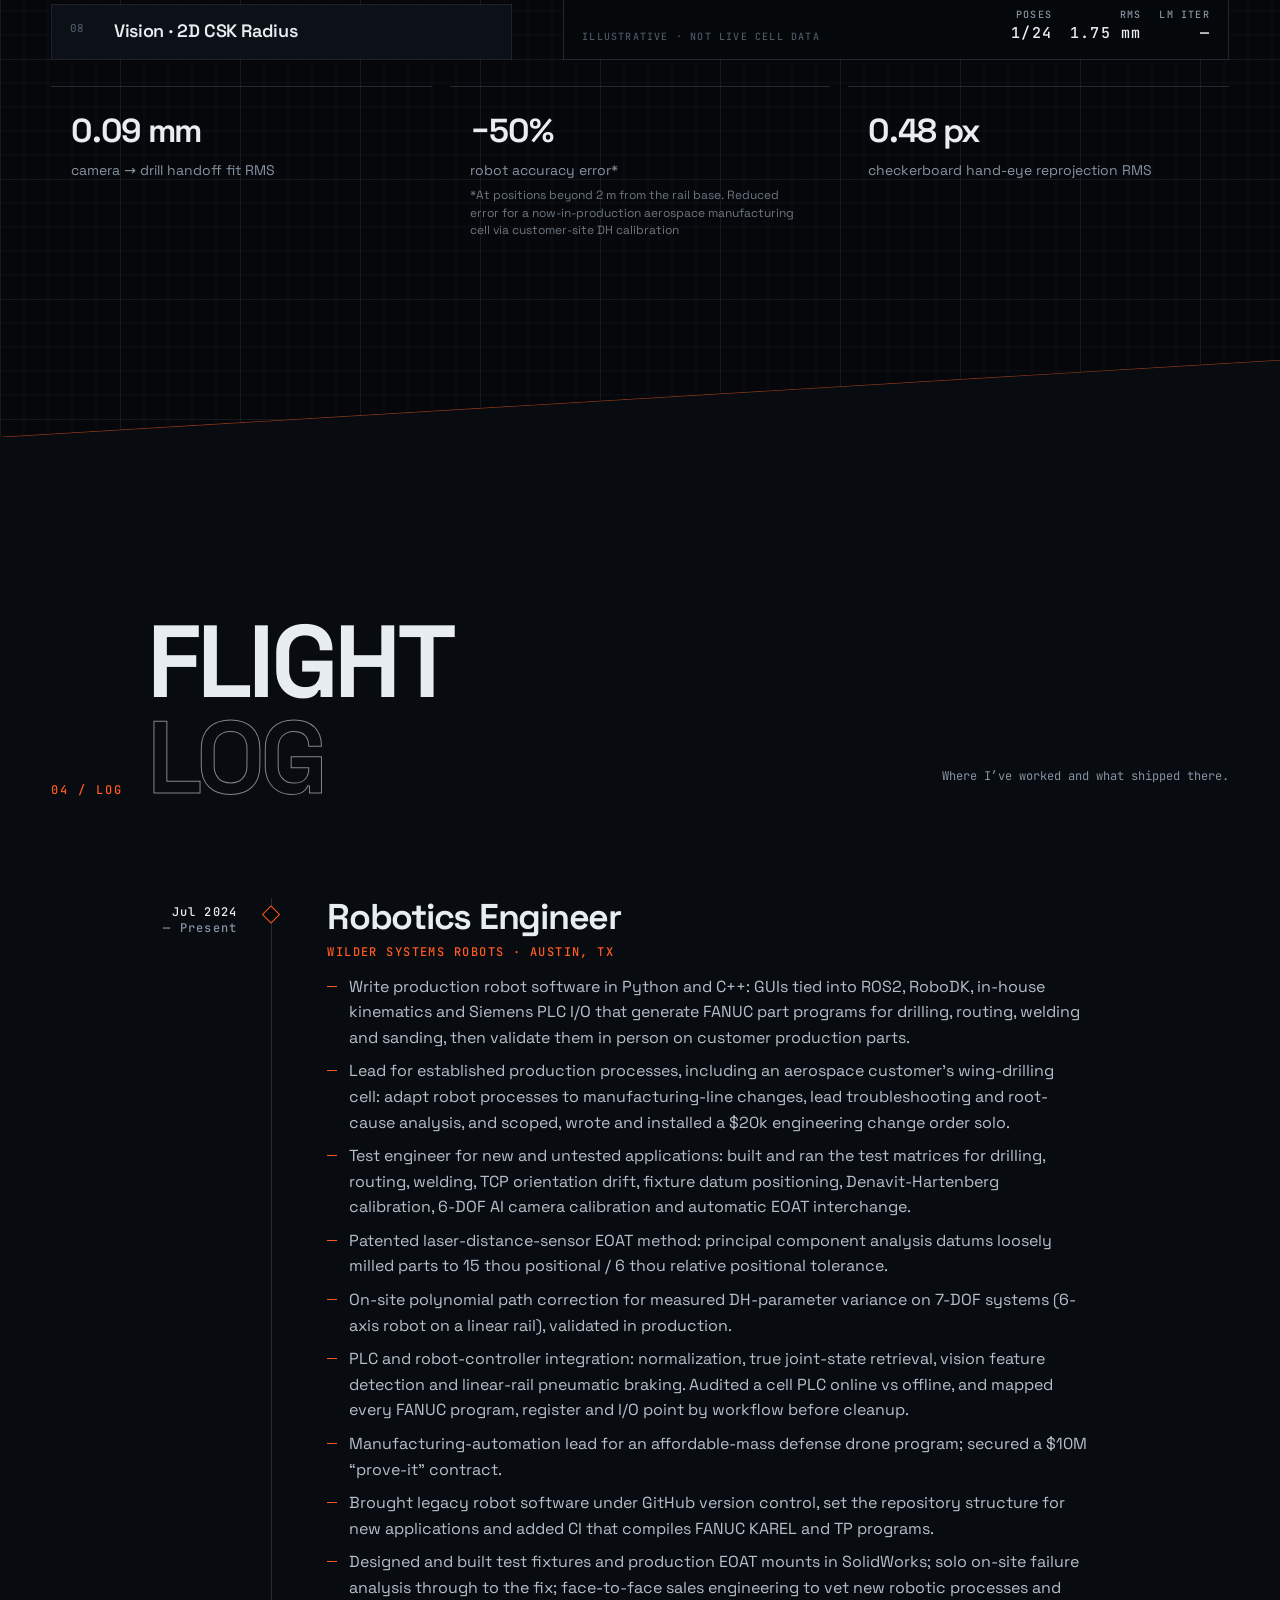
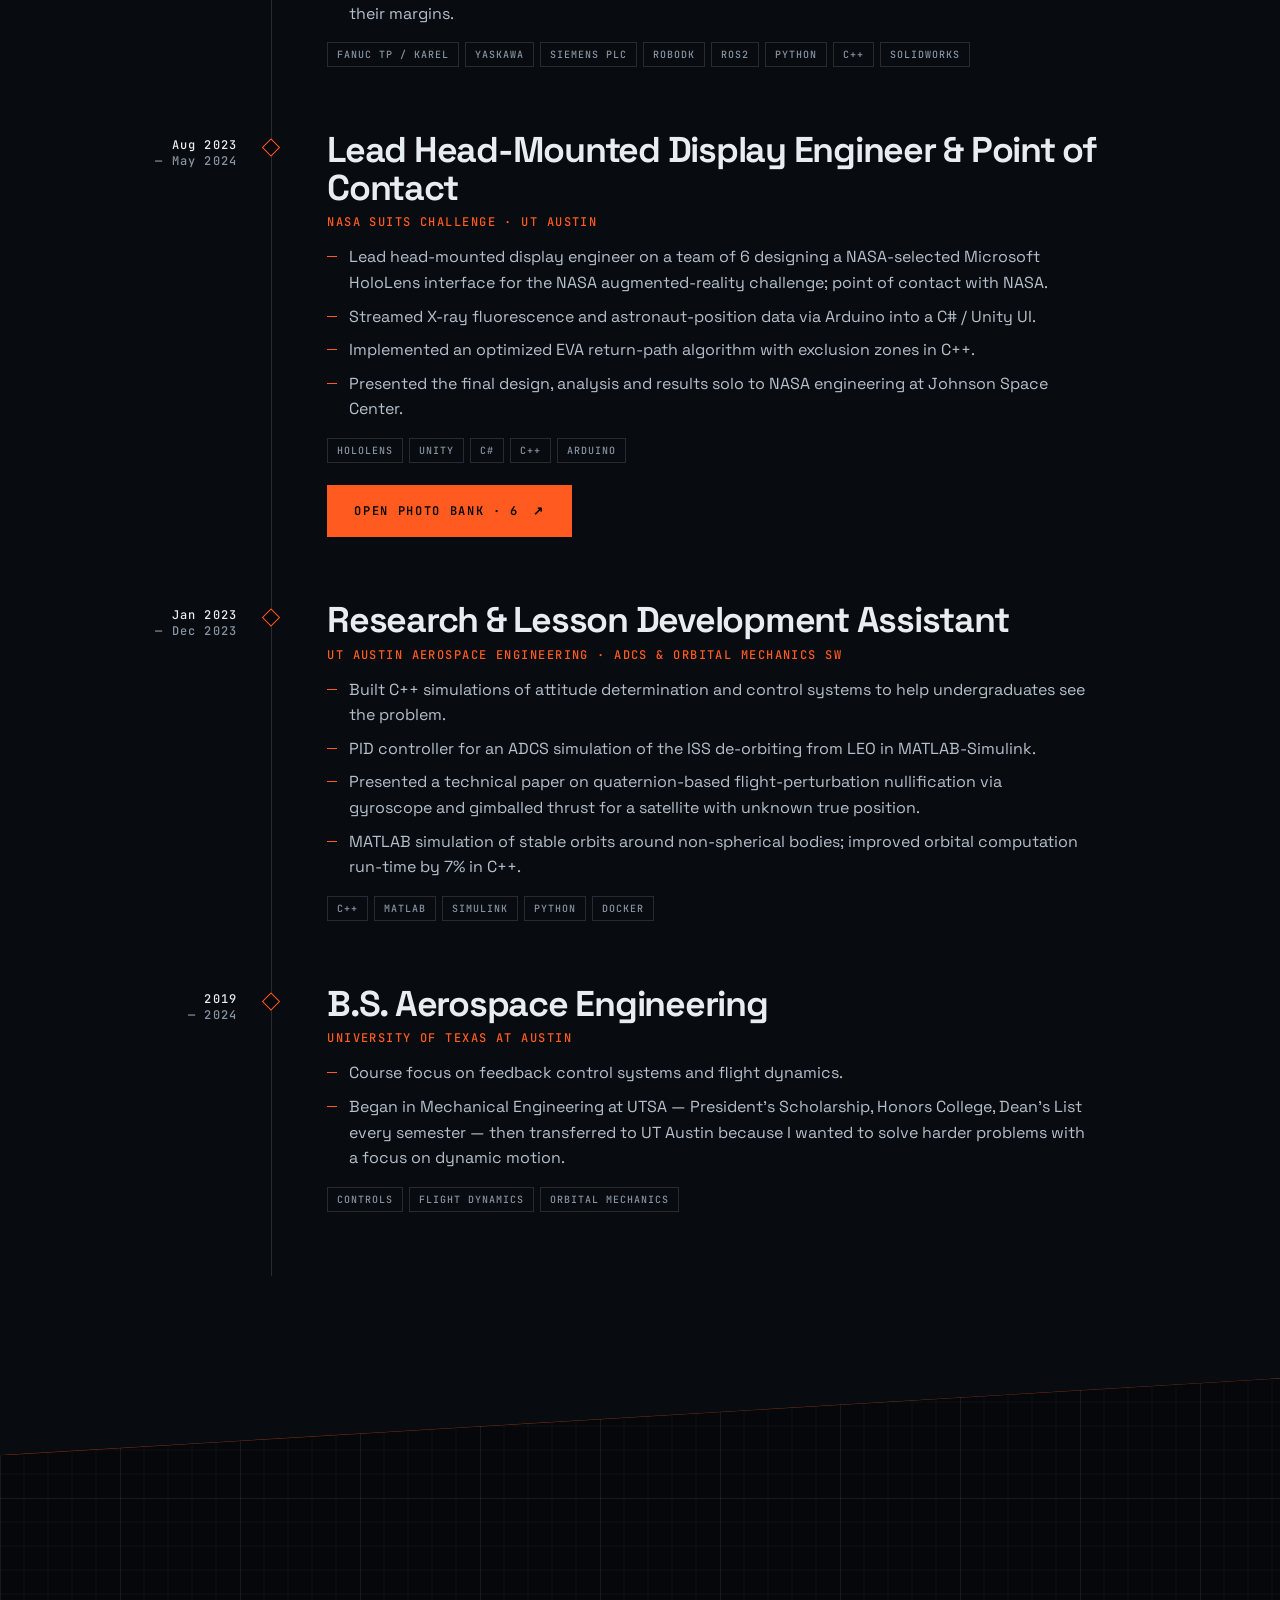
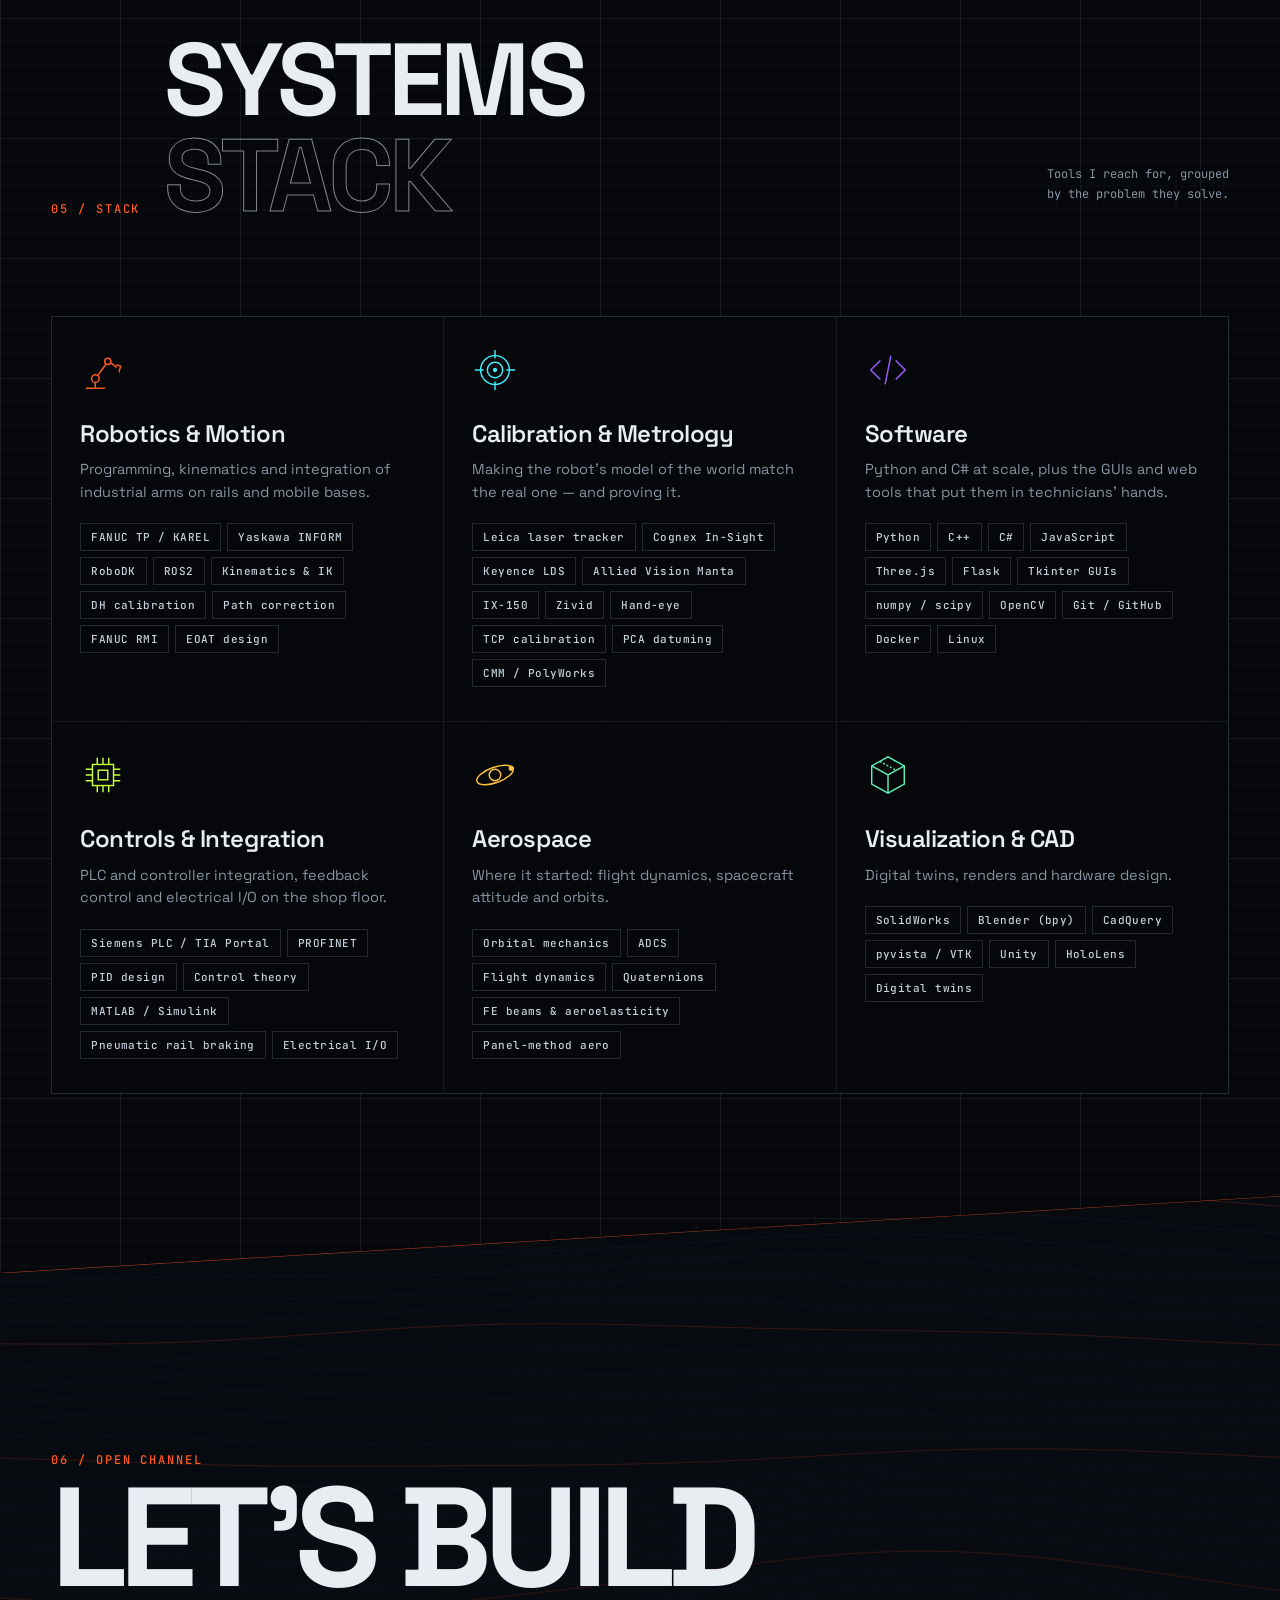
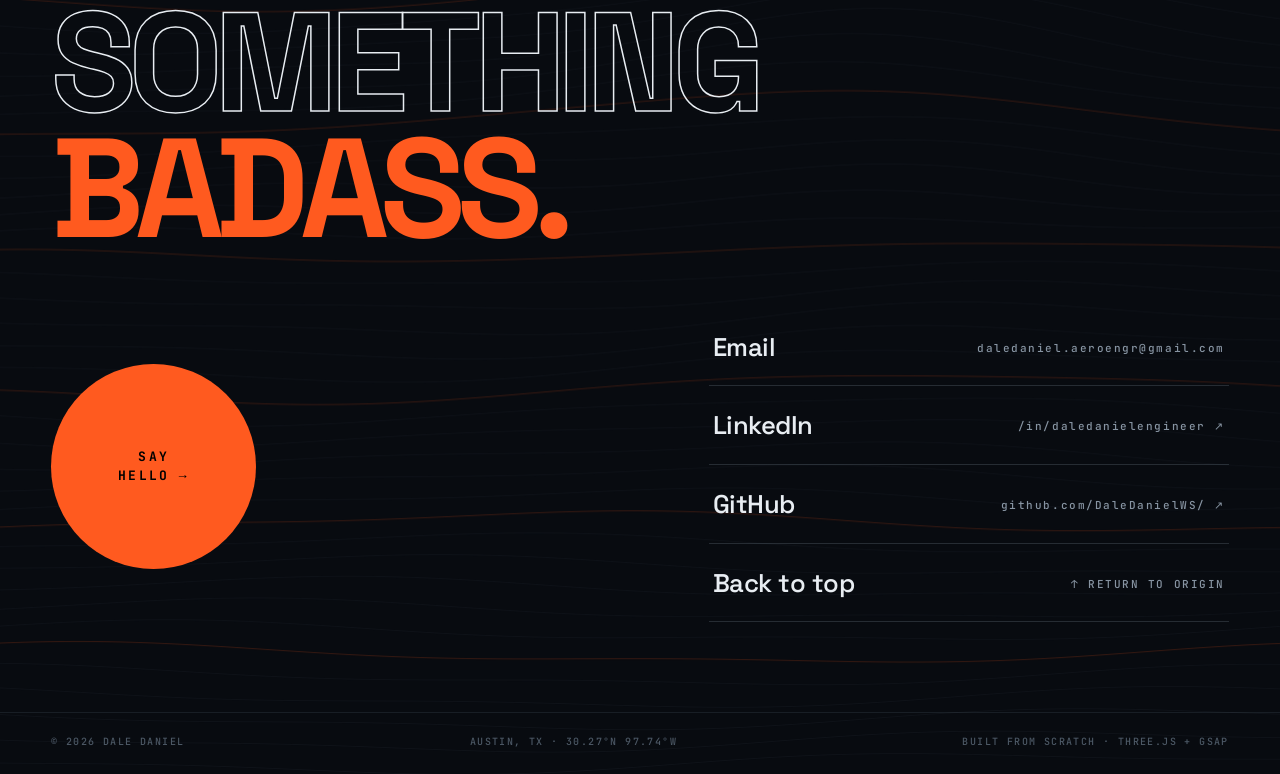
==== commit 777712f7: "Update site 2026-11-19 23:25 Co-Authored-By: Claude Opus 5.5 <noreply@anthropic.com>" ====
--- a/index.html
+++ b/index.html
@@ -28,7 +28,7 @@
         if (localStorage.getItem('dd-theme') === 'light') document.documentElement.dataset.theme = 'light';
       } catch (e) {}
     </script>
-    <script type="module" crossorigin src="./assets/index-CPs-1GYb.js"></script>
+    <script type="module" crossorigin src="./assets/index-oOFmMJ9M.js"></script>
     <link rel="stylesheet" crossorigin href="./assets/index-CFBimPor.css">
     <link rel="modulepreload" crossorigin href="./assets/hero-DARFWDT0.js">
     <link rel="modulepreload" crossorigin href="./assets/three.module-BrecXwE-.js">
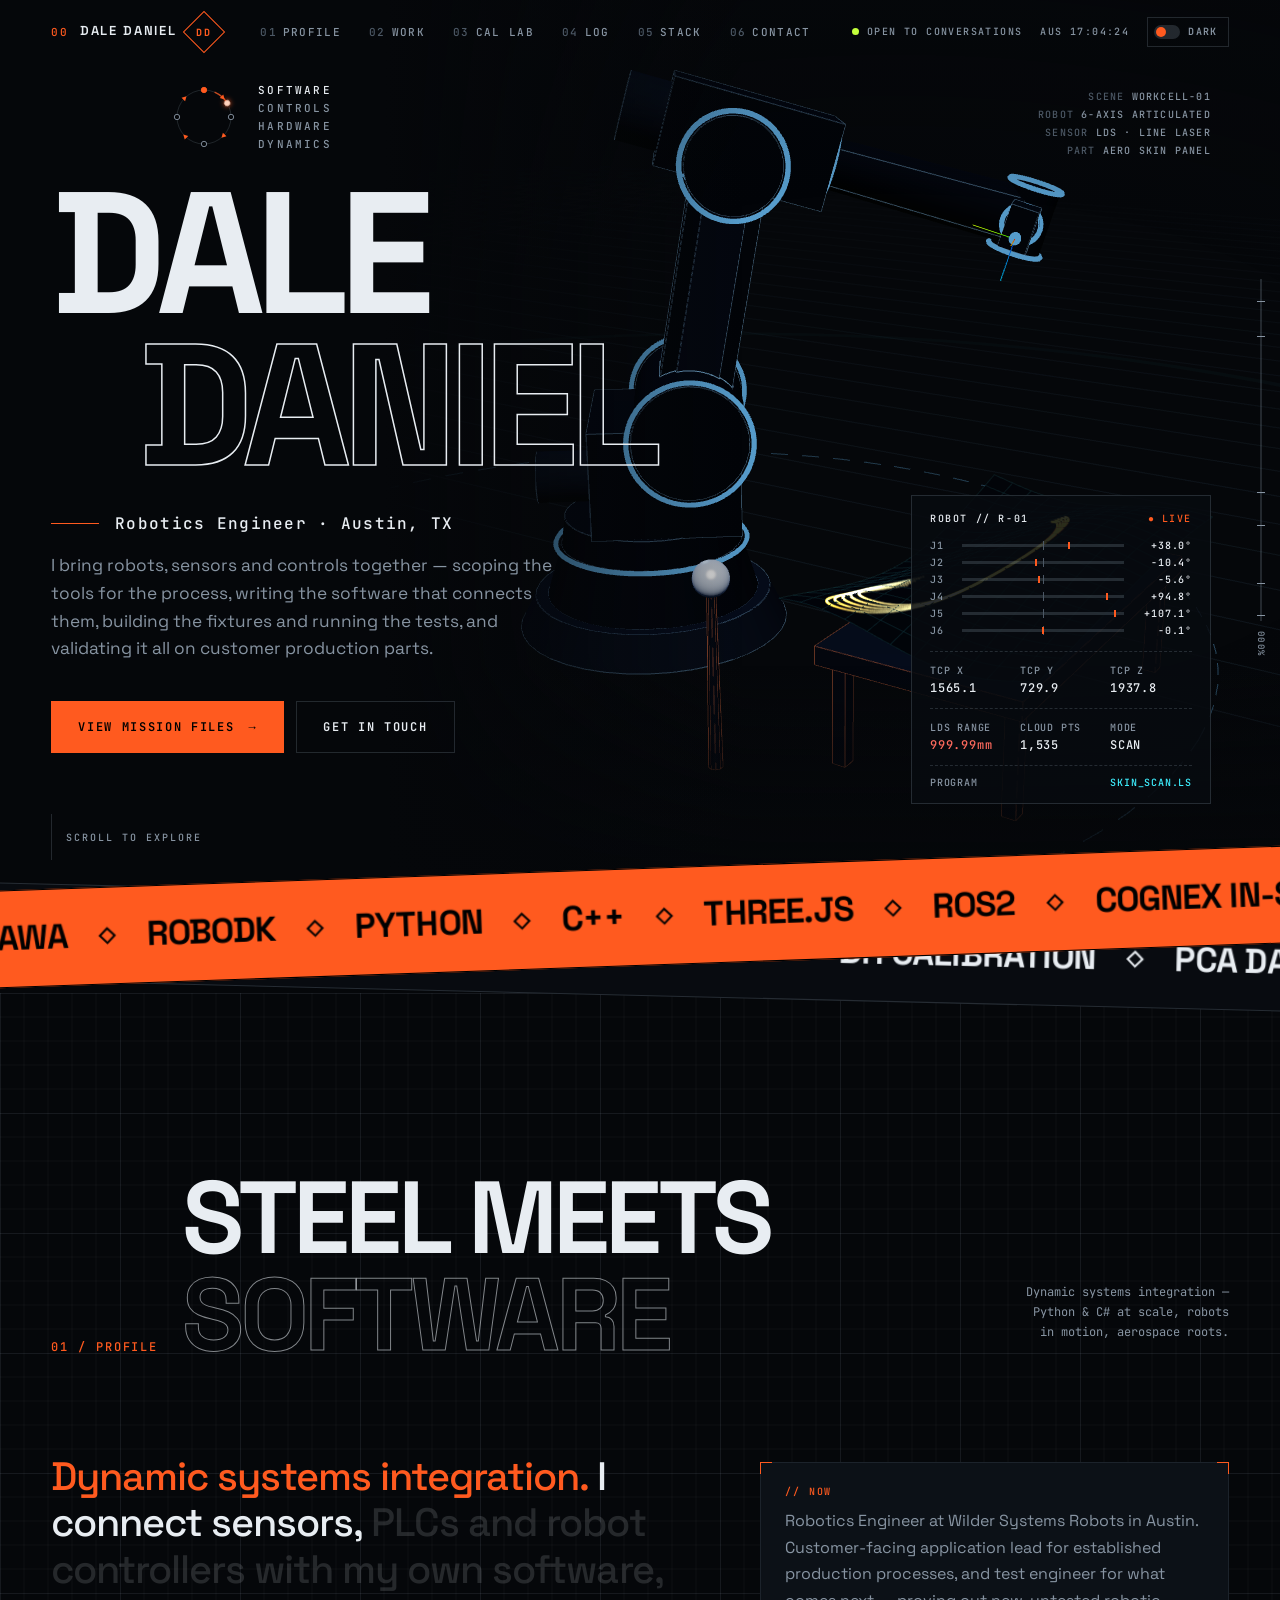
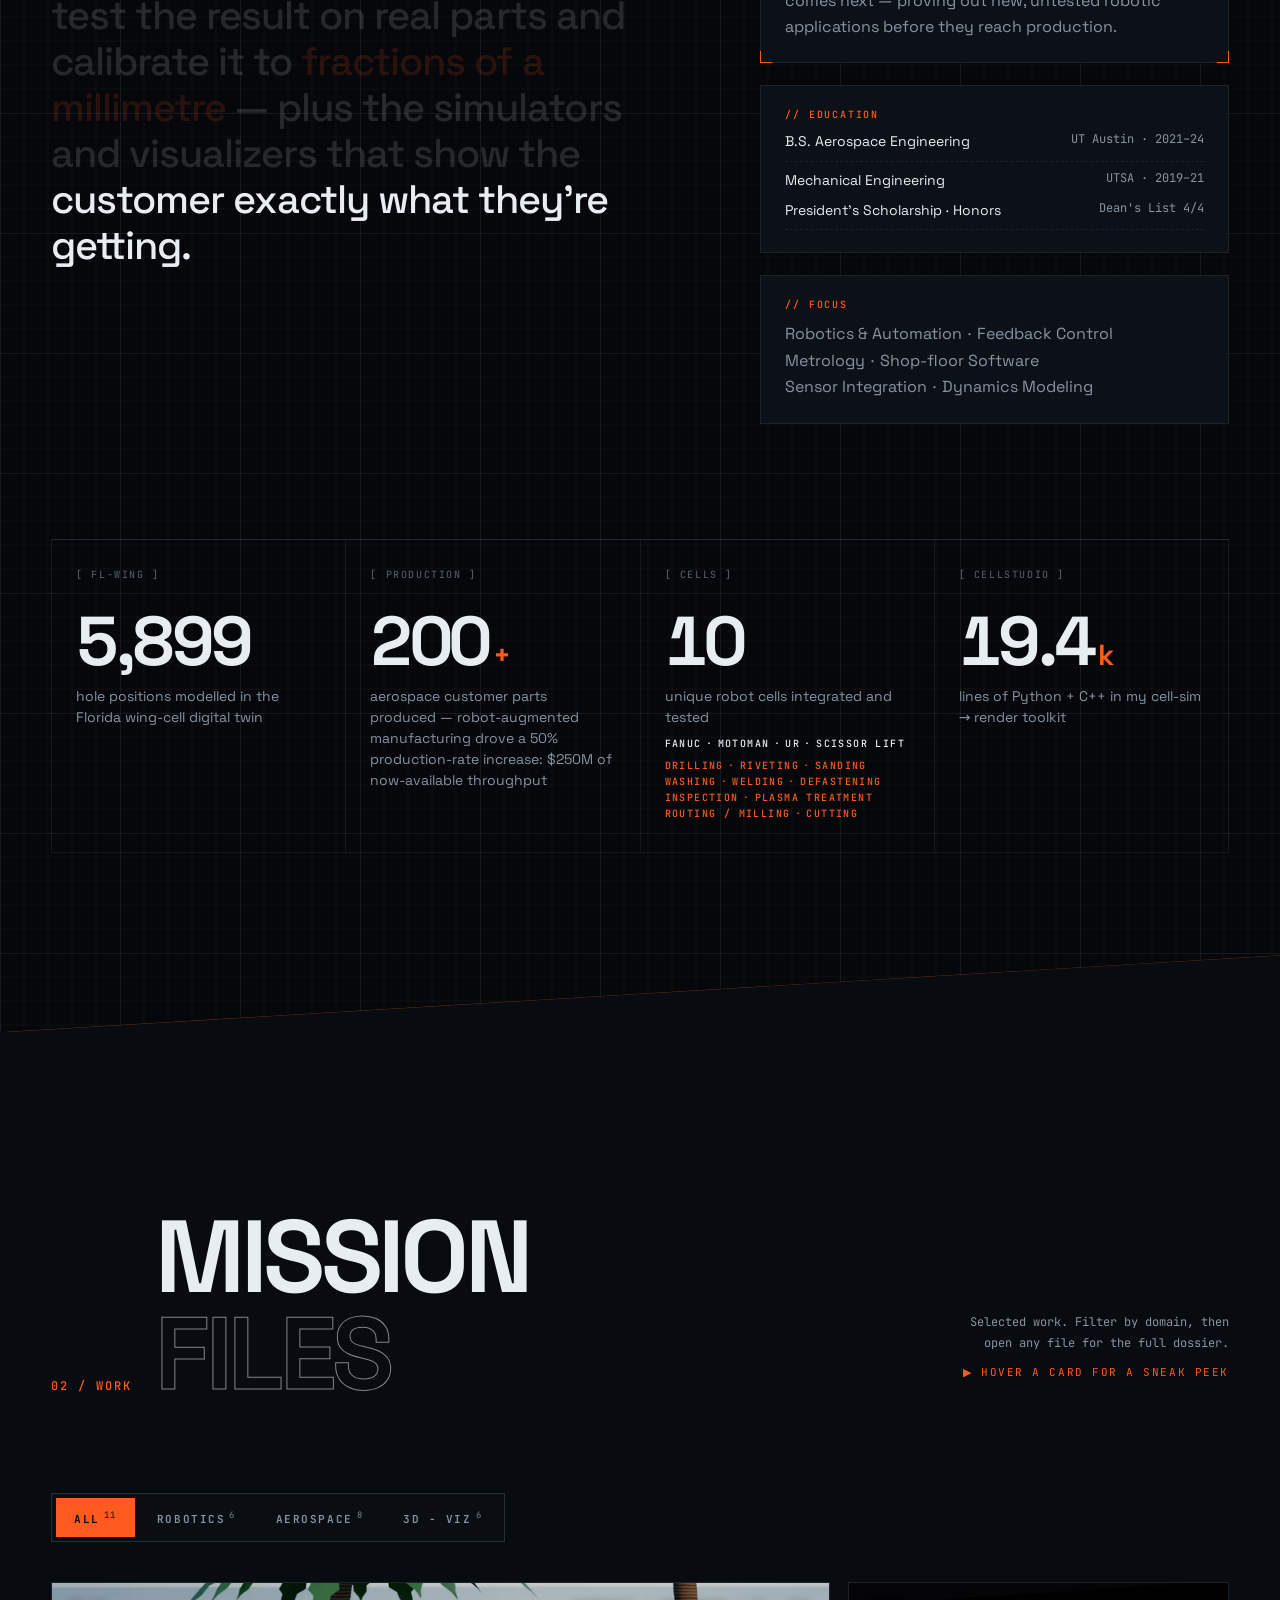
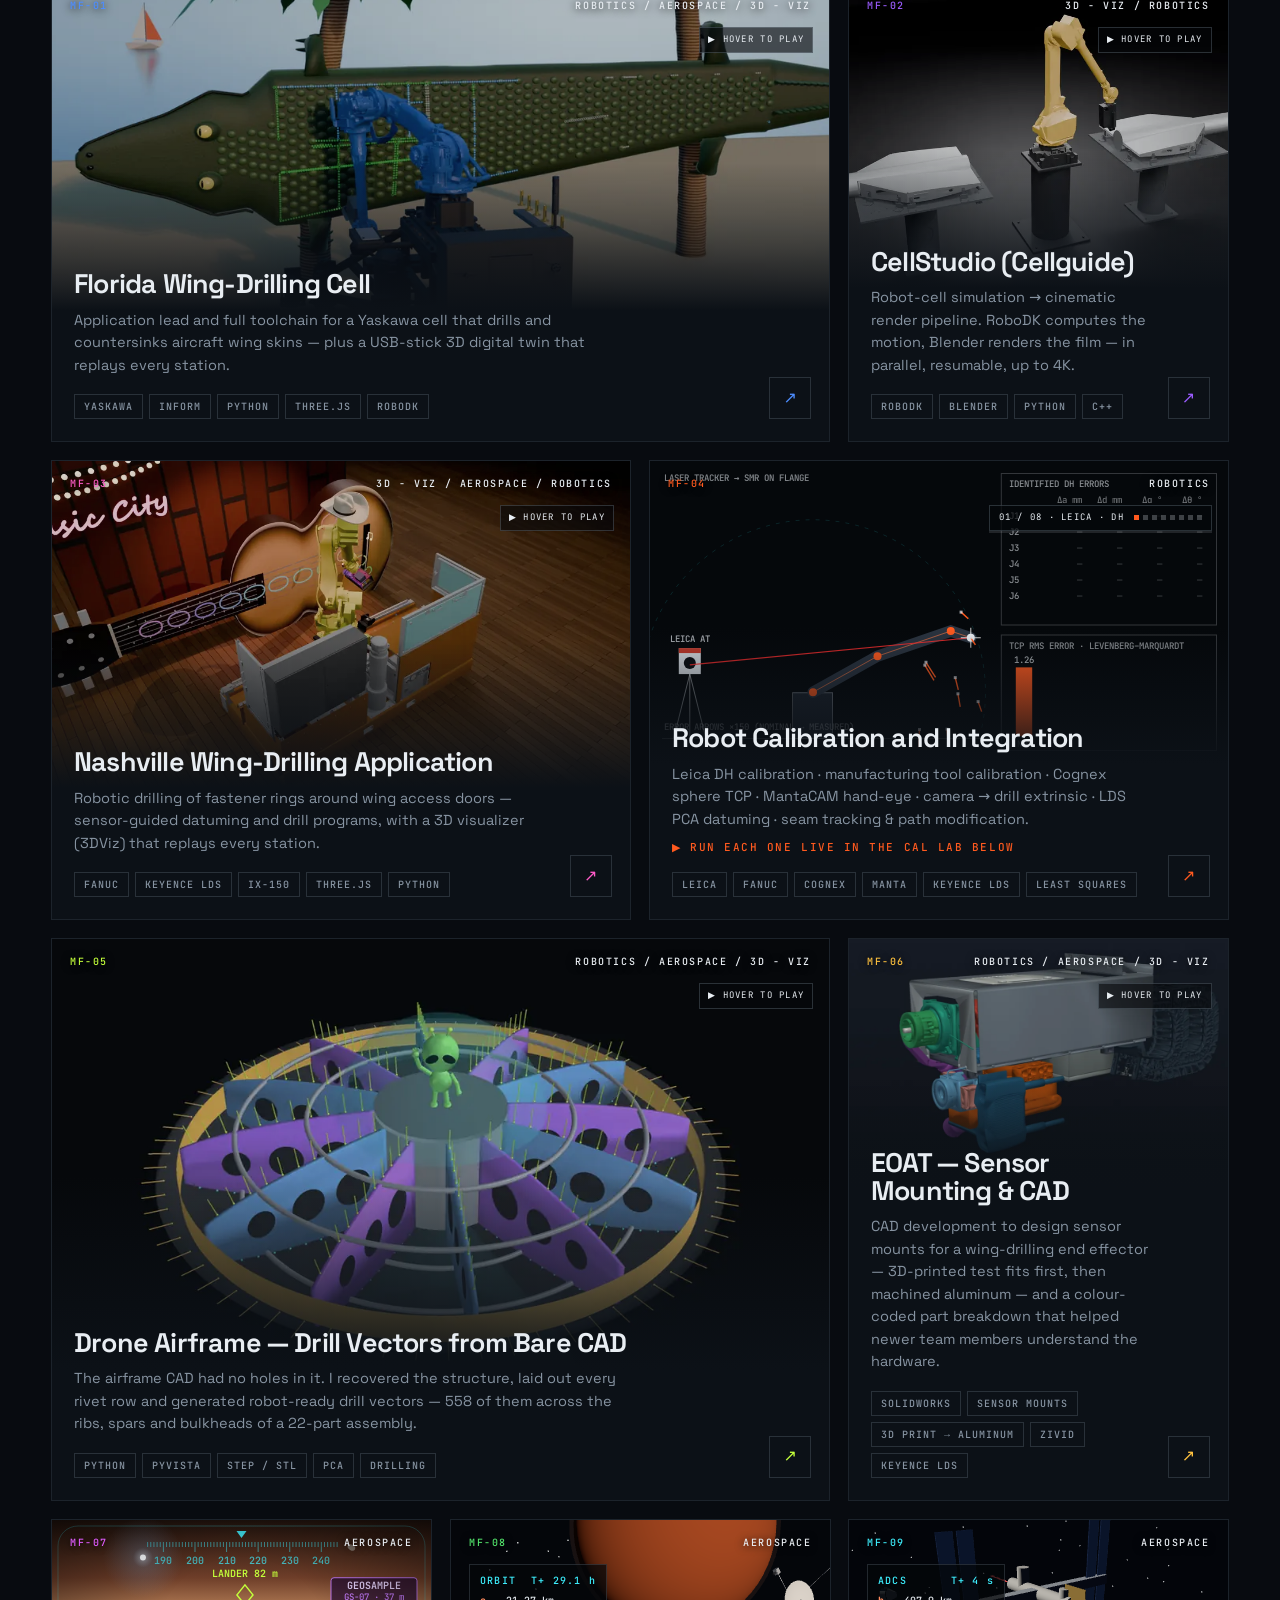
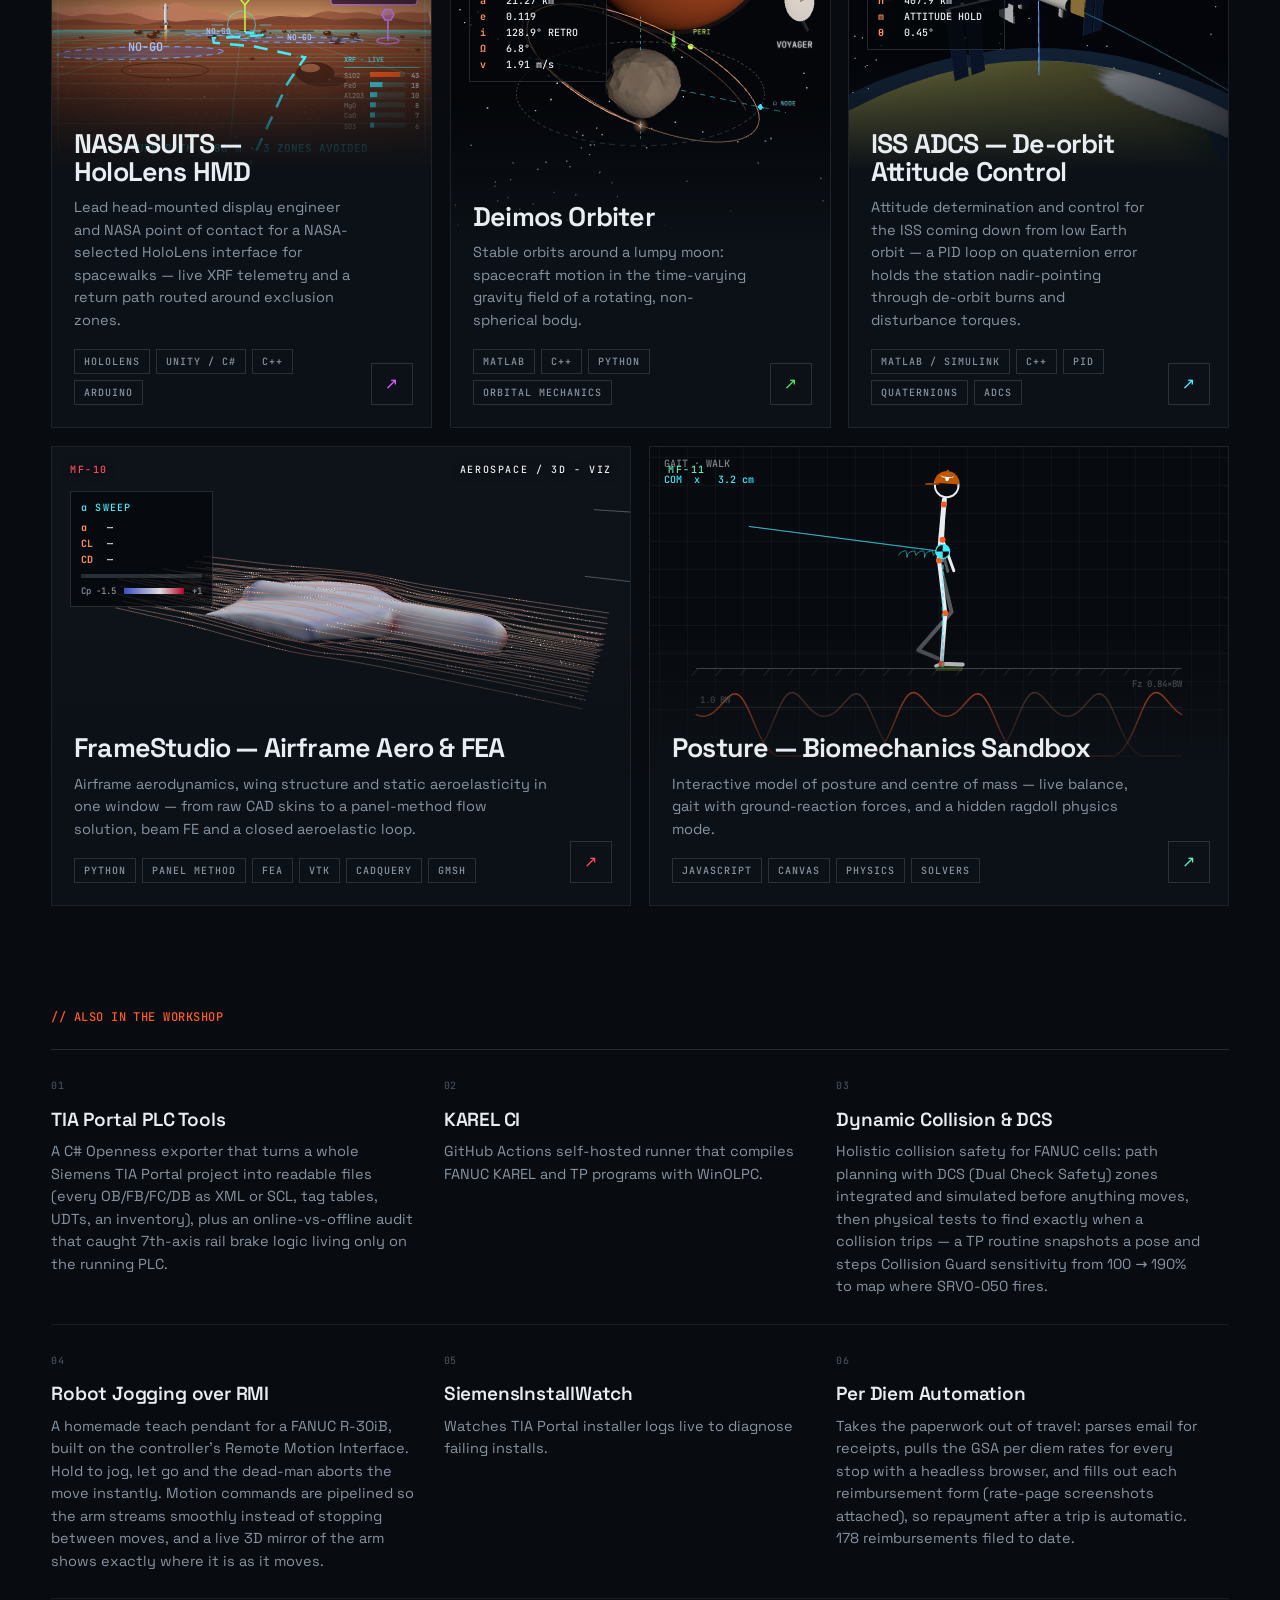
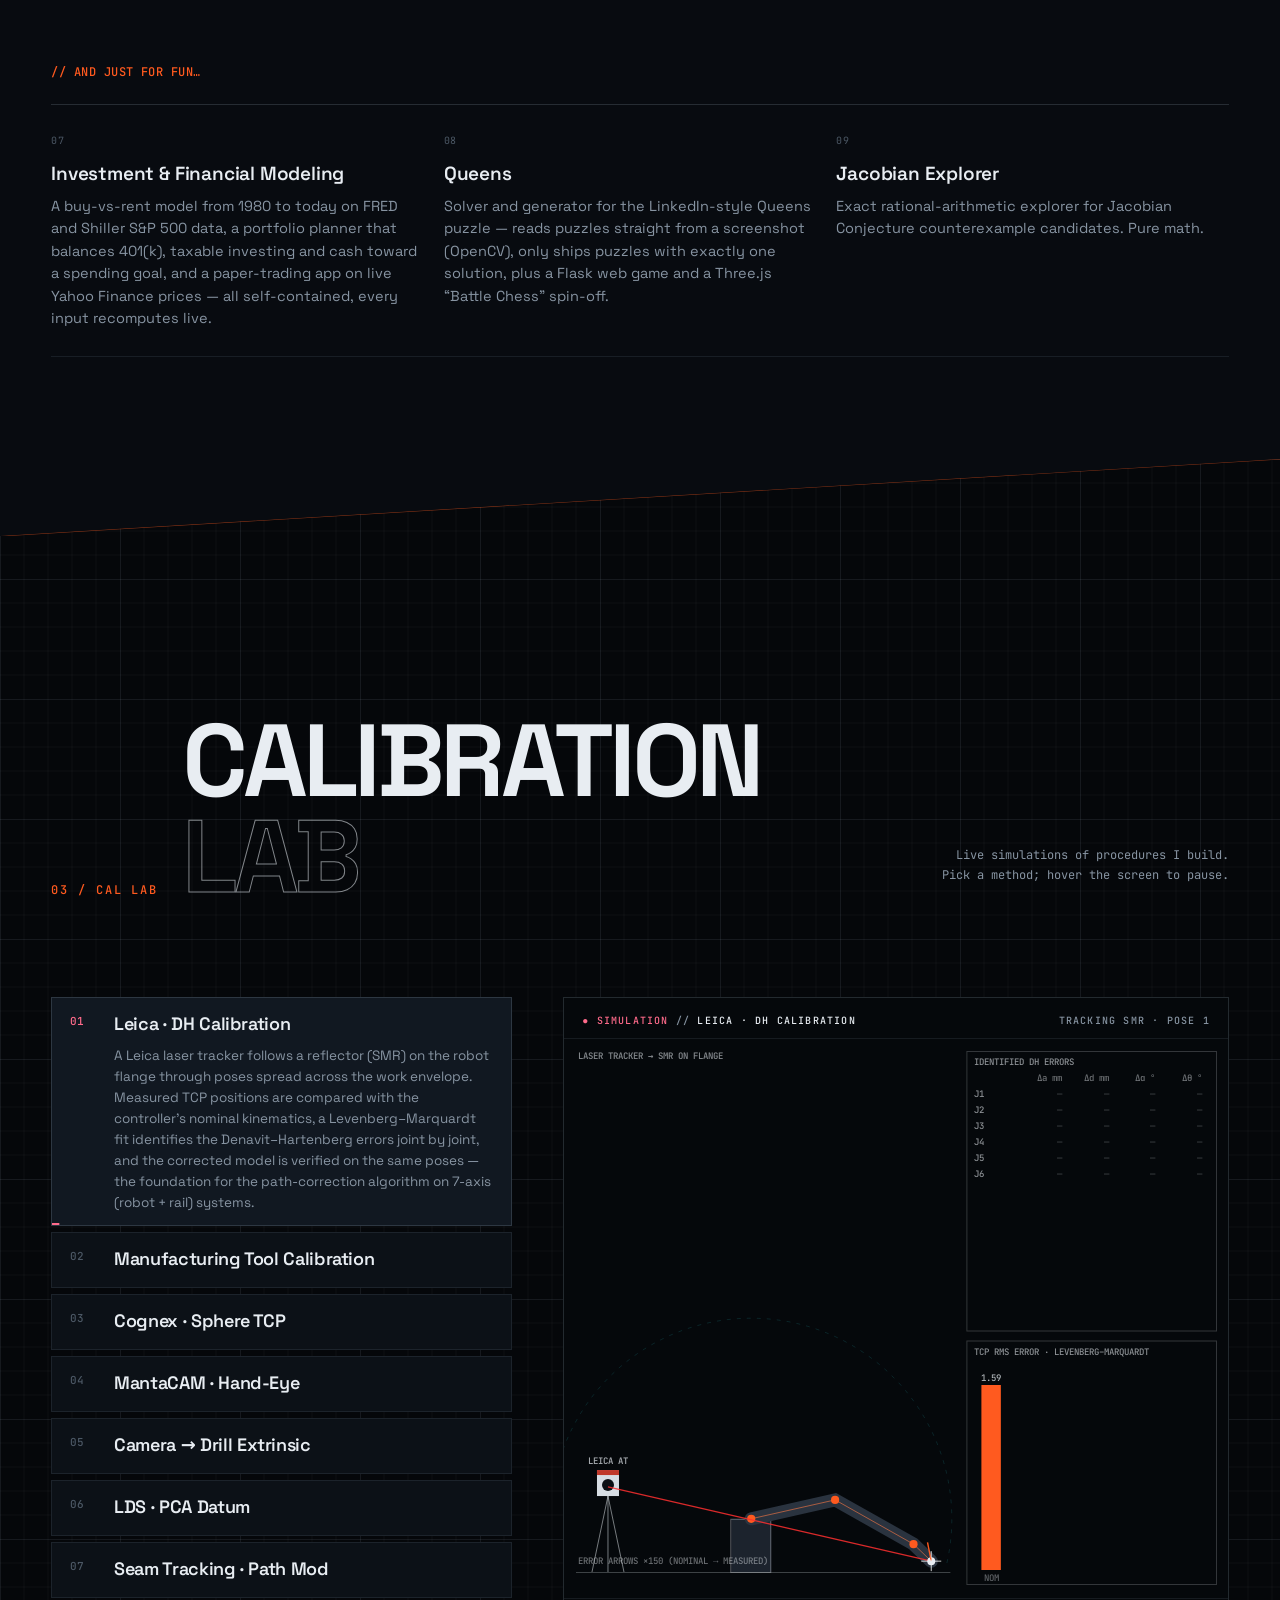
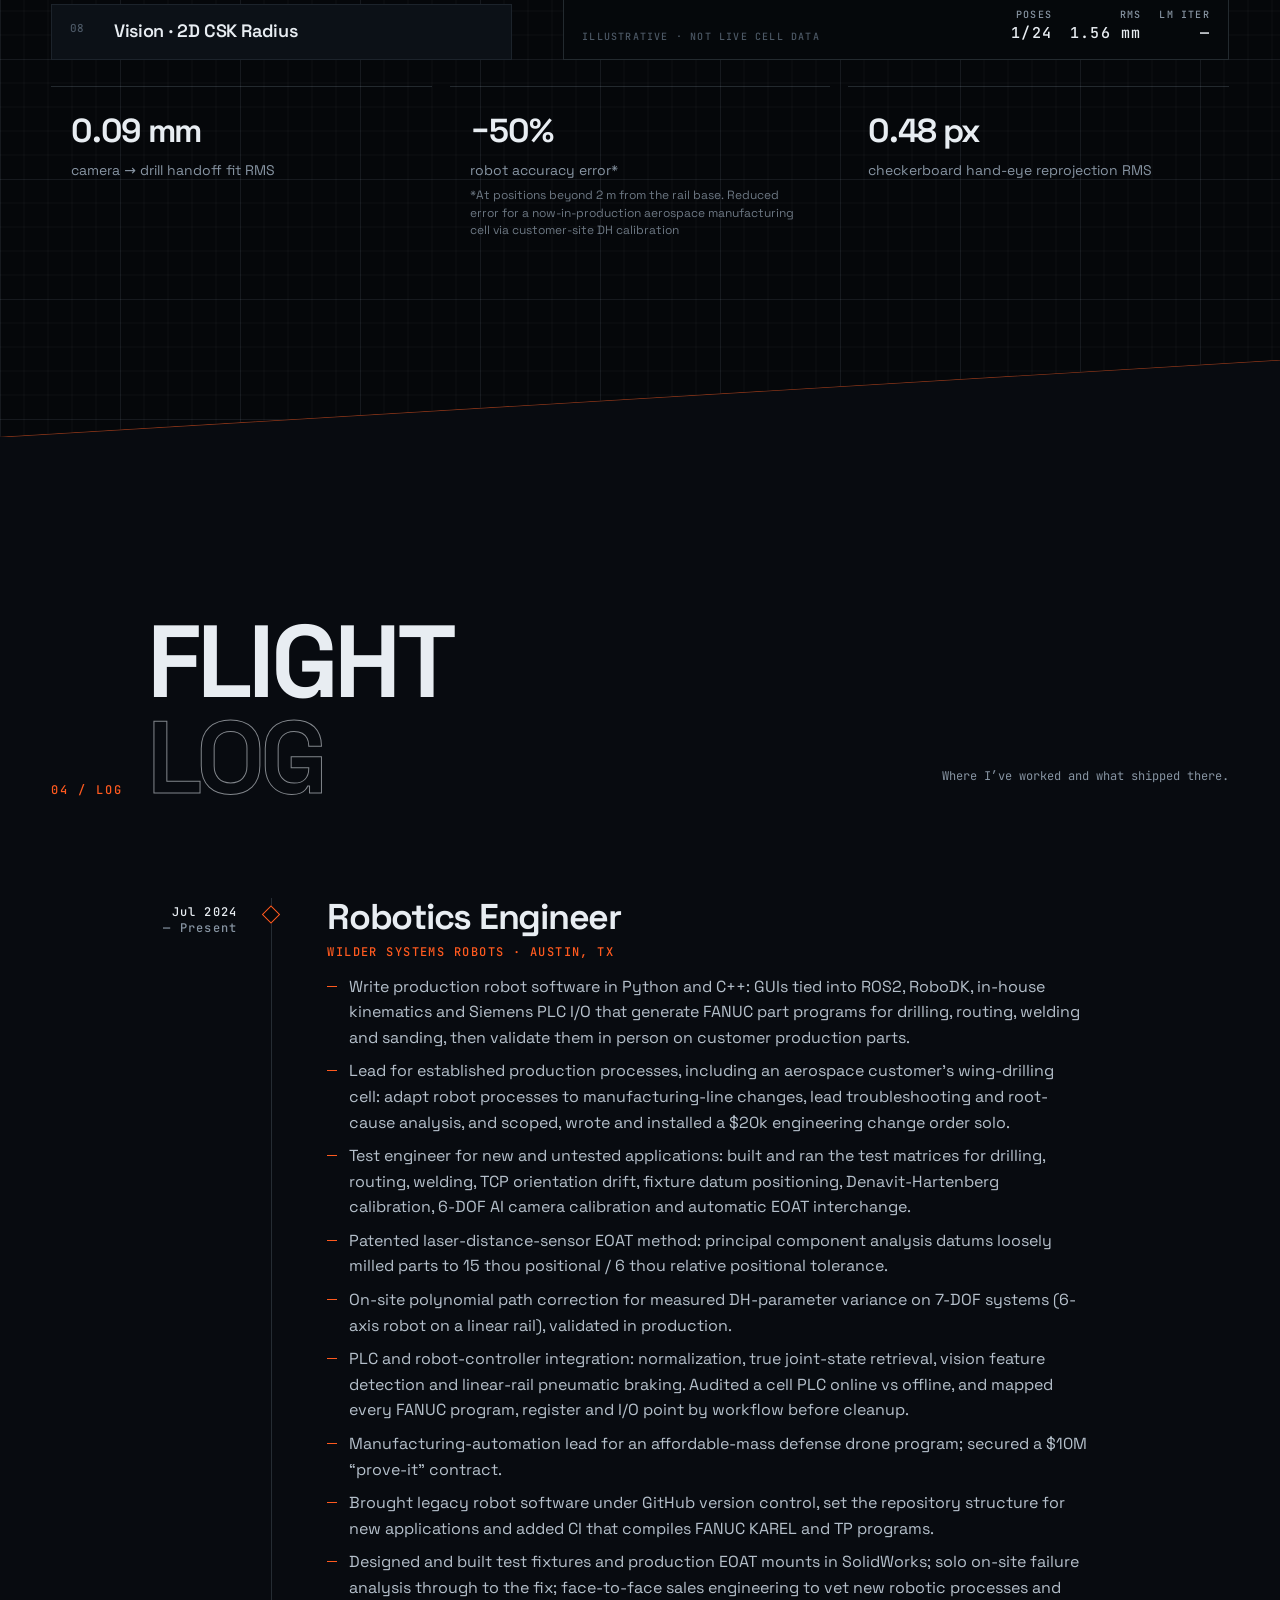
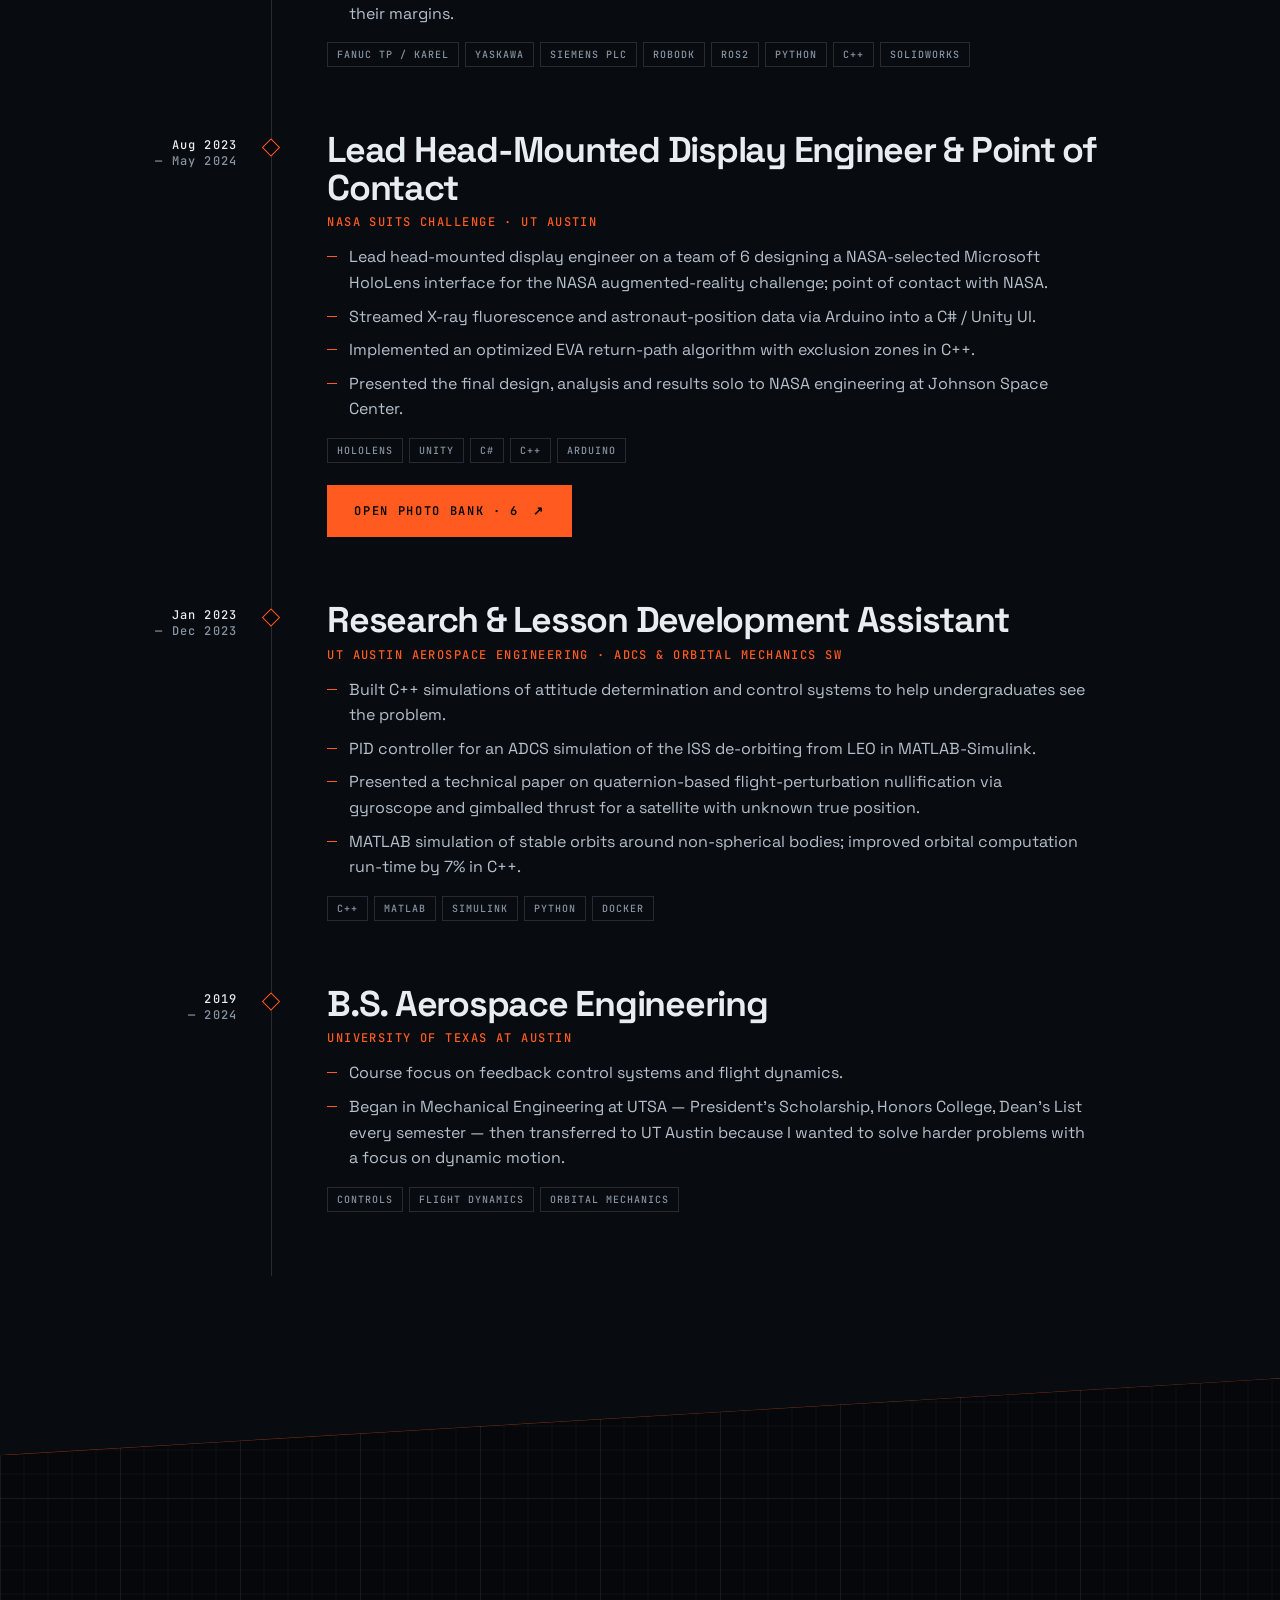
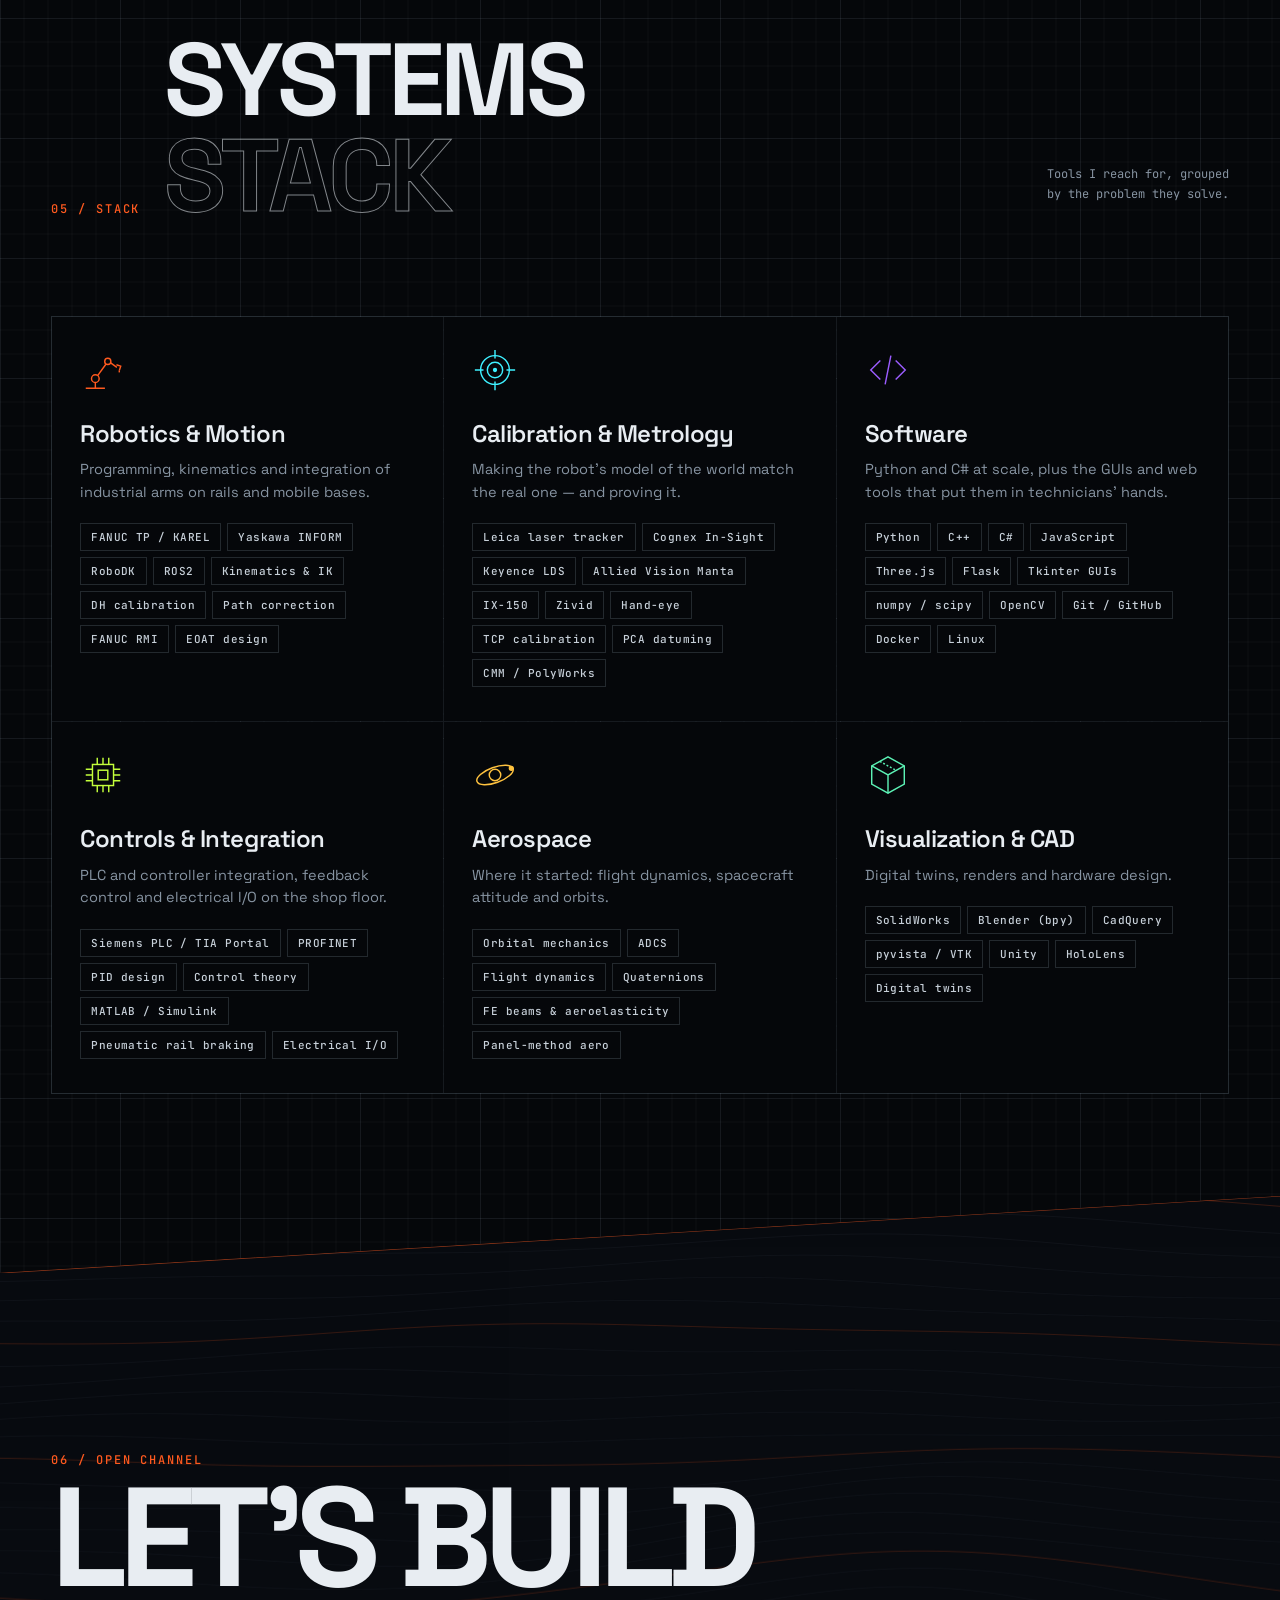
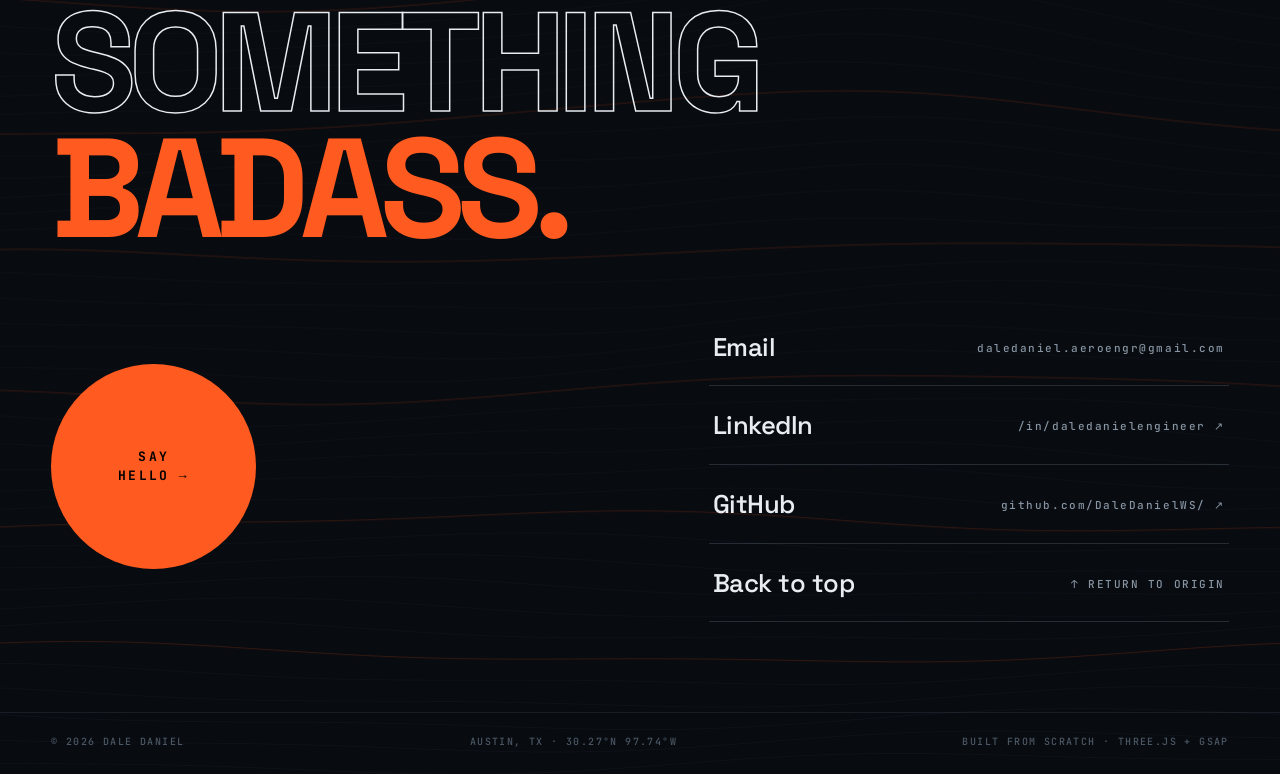
==== commit b447d1bb: "Update site 2026-11-19 23:27 Co-Authored-By: Claude Opus 5.5 <noreply@anthropic.com>" ====
--- a/index.html
+++ b/index.html
@@ -28,7 +28,7 @@
         if (localStorage.getItem('dd-theme') === 'light') document.documentElement.dataset.theme = 'light';
       } catch (e) {}
     </script>
-    <script type="module" crossorigin src="./assets/index-oOFmMJ9M.js"></script>
+    <script type="module" crossorigin src="./assets/index-Da1R5Hki.js"></script>
     <link rel="stylesheet" crossorigin href="./assets/index-CFBimPor.css">
     <link rel="modulepreload" crossorigin href="./assets/hero-DARFWDT0.js">
     <link rel="modulepreload" crossorigin href="./assets/three.module-BrecXwE-.js">
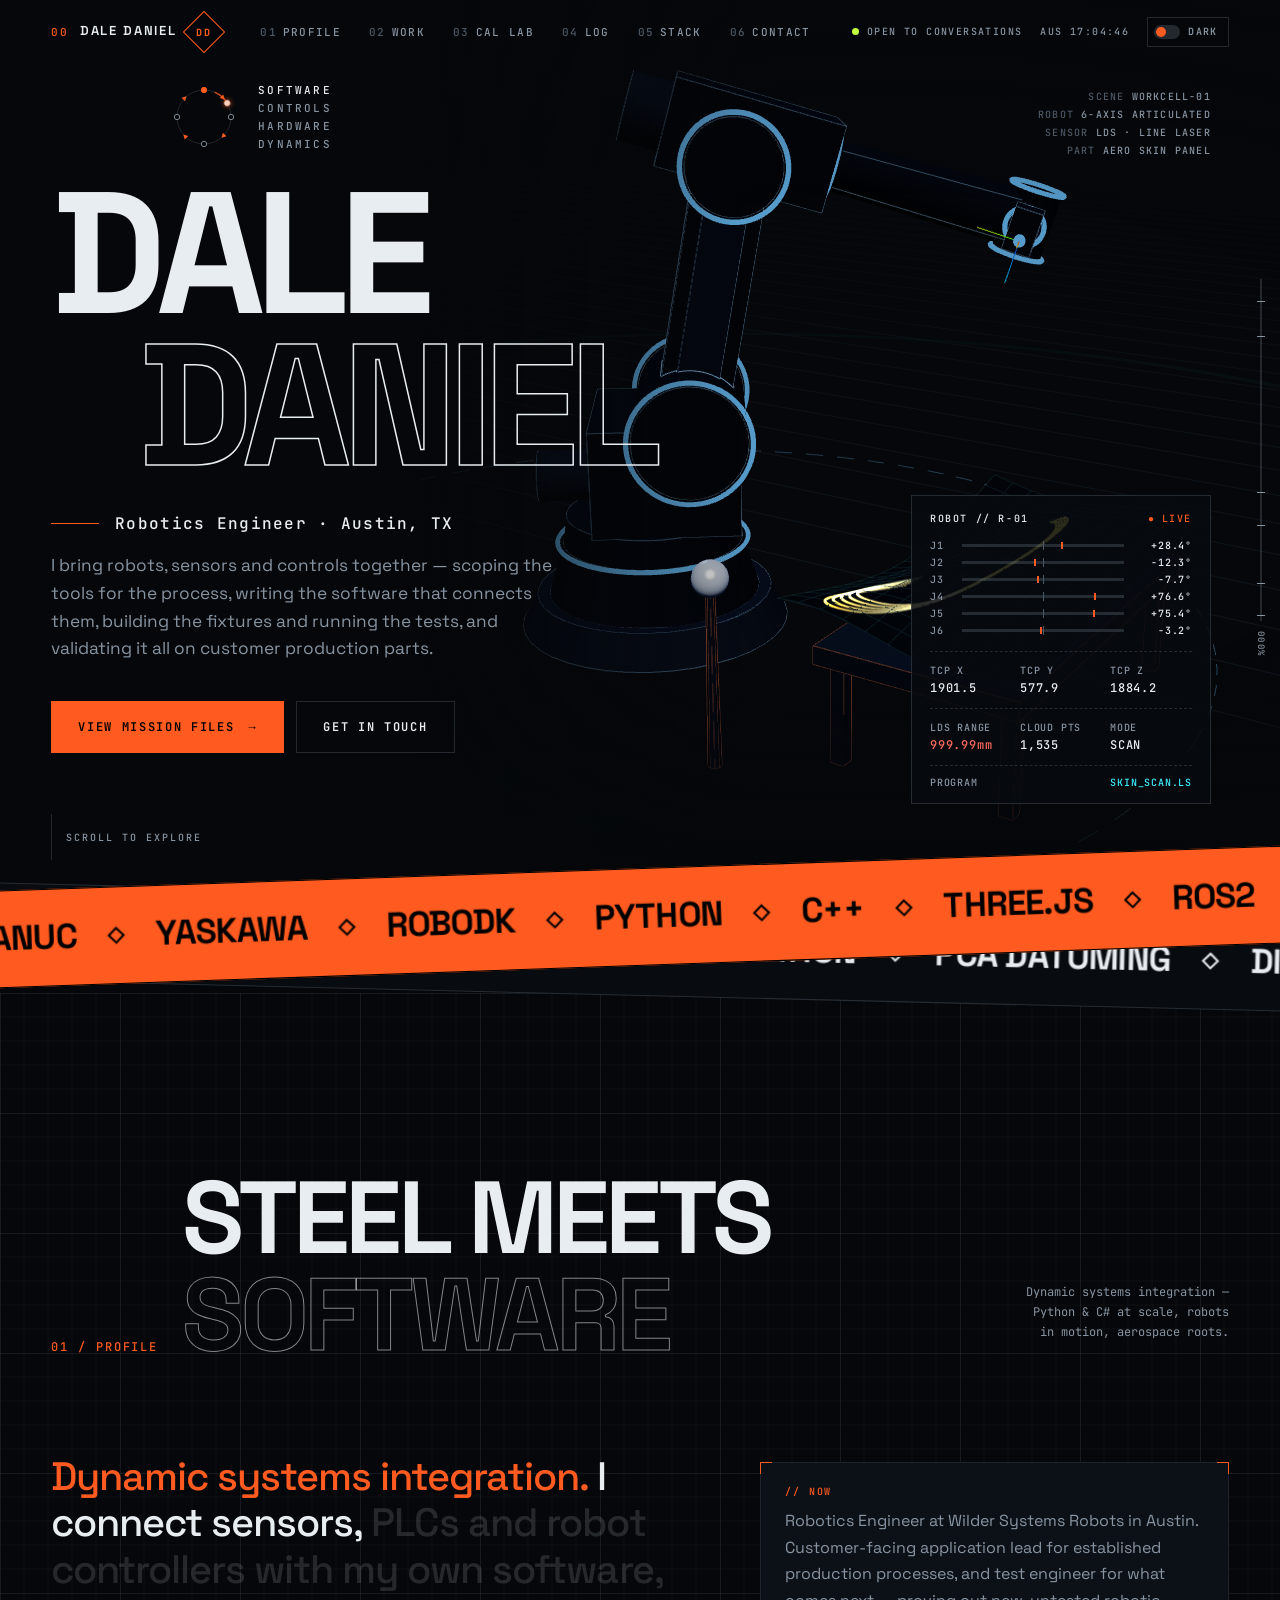
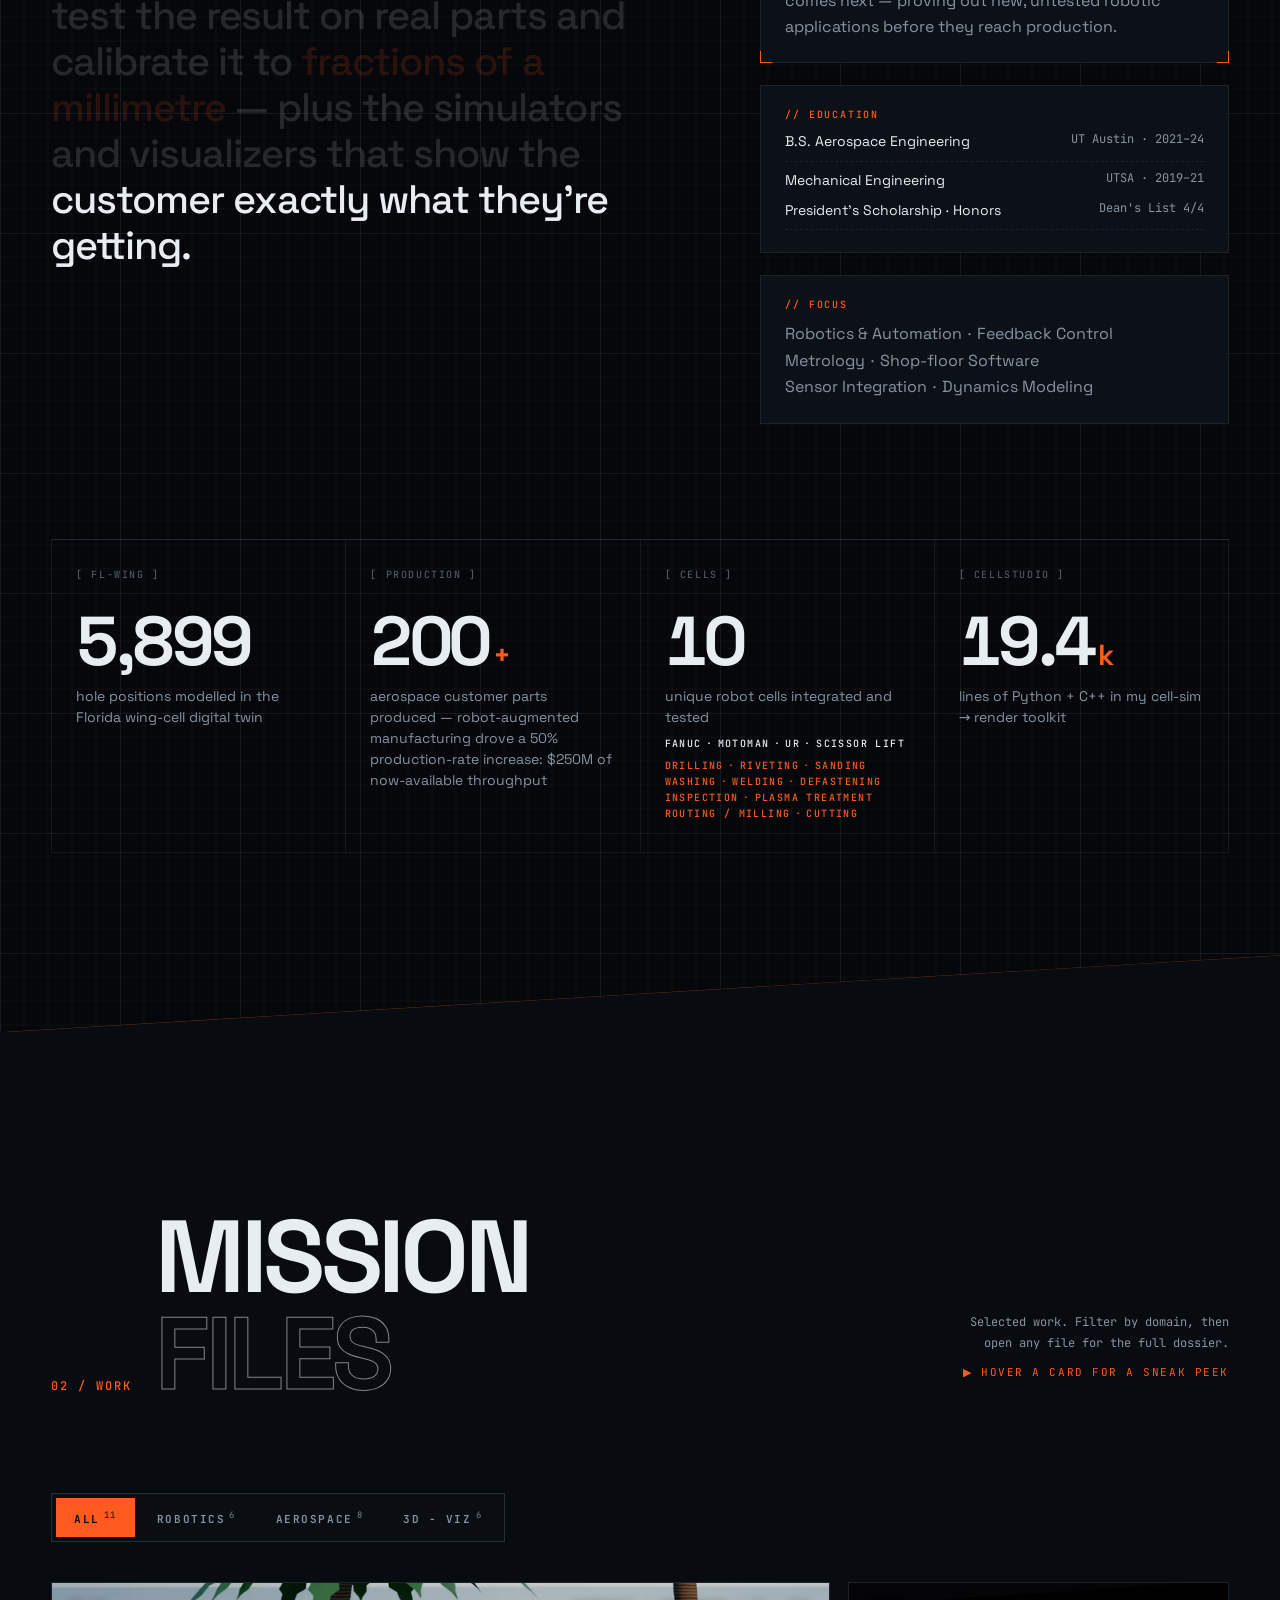
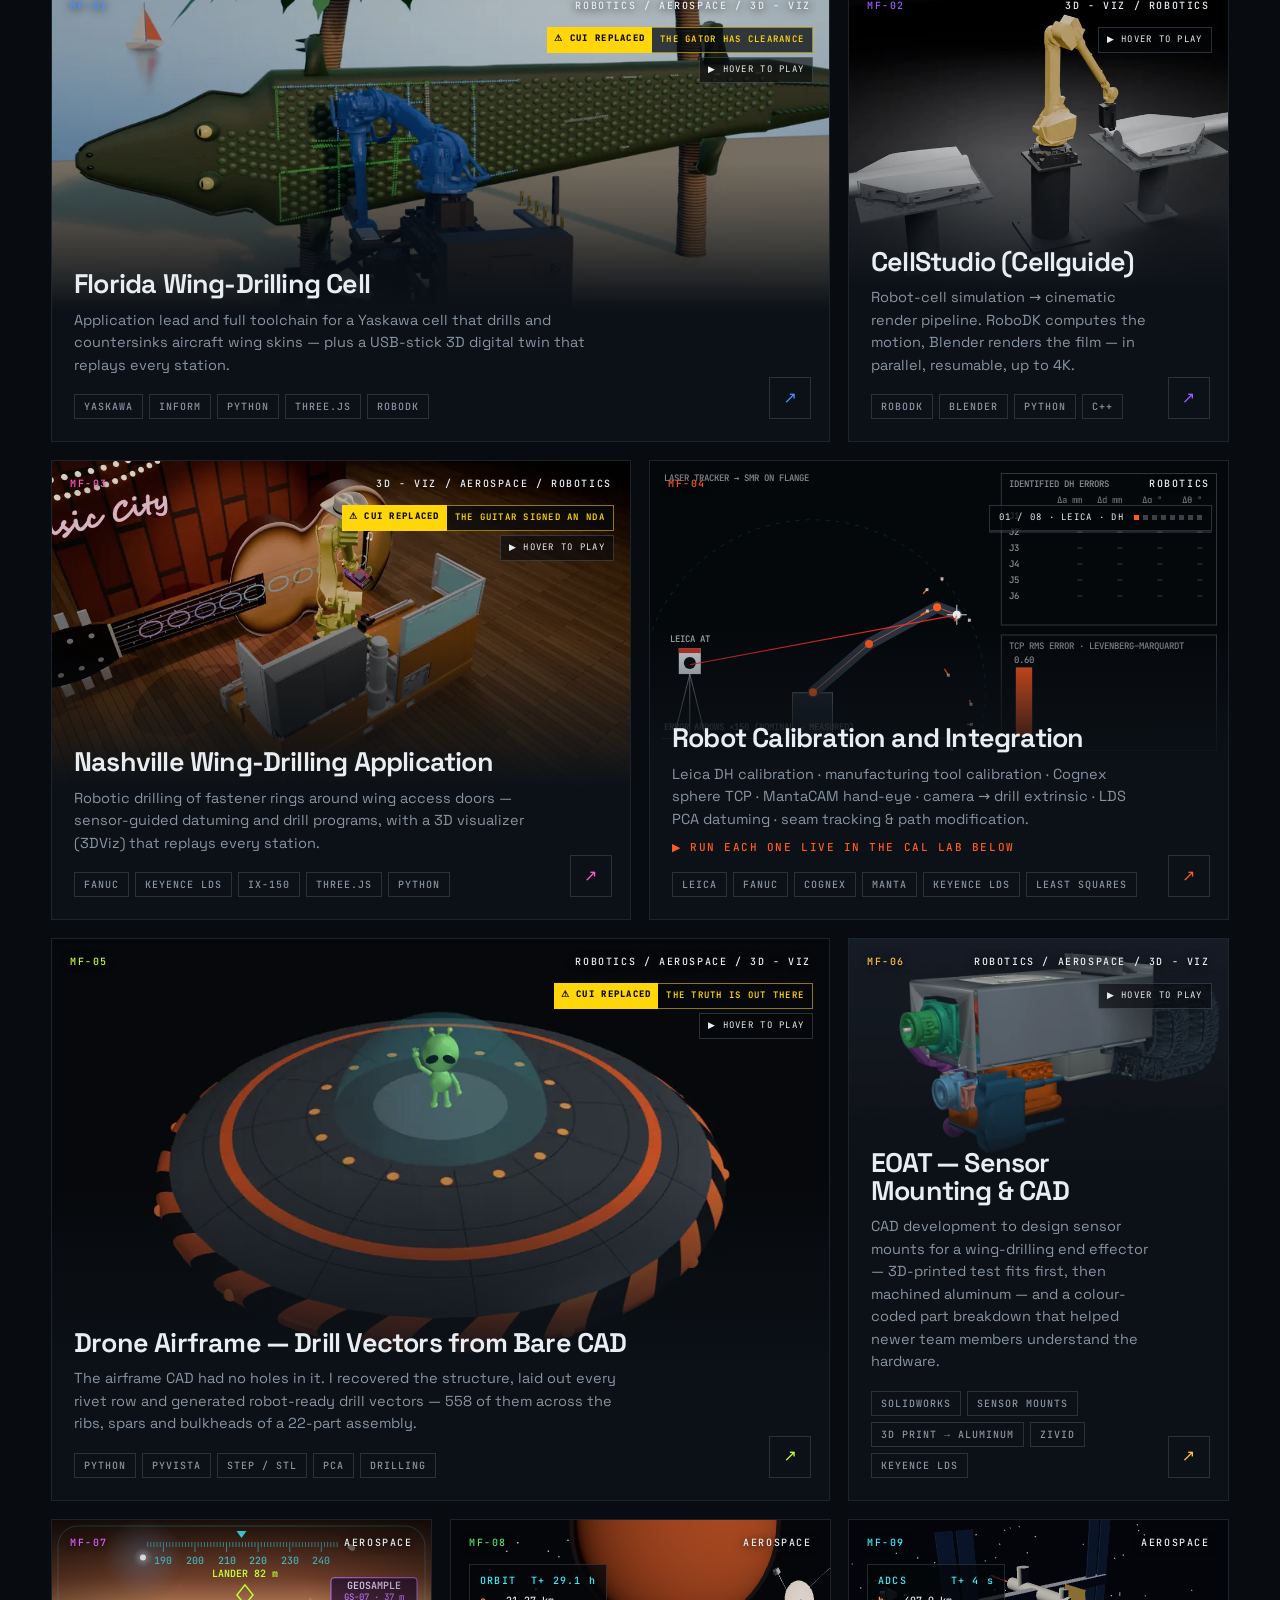
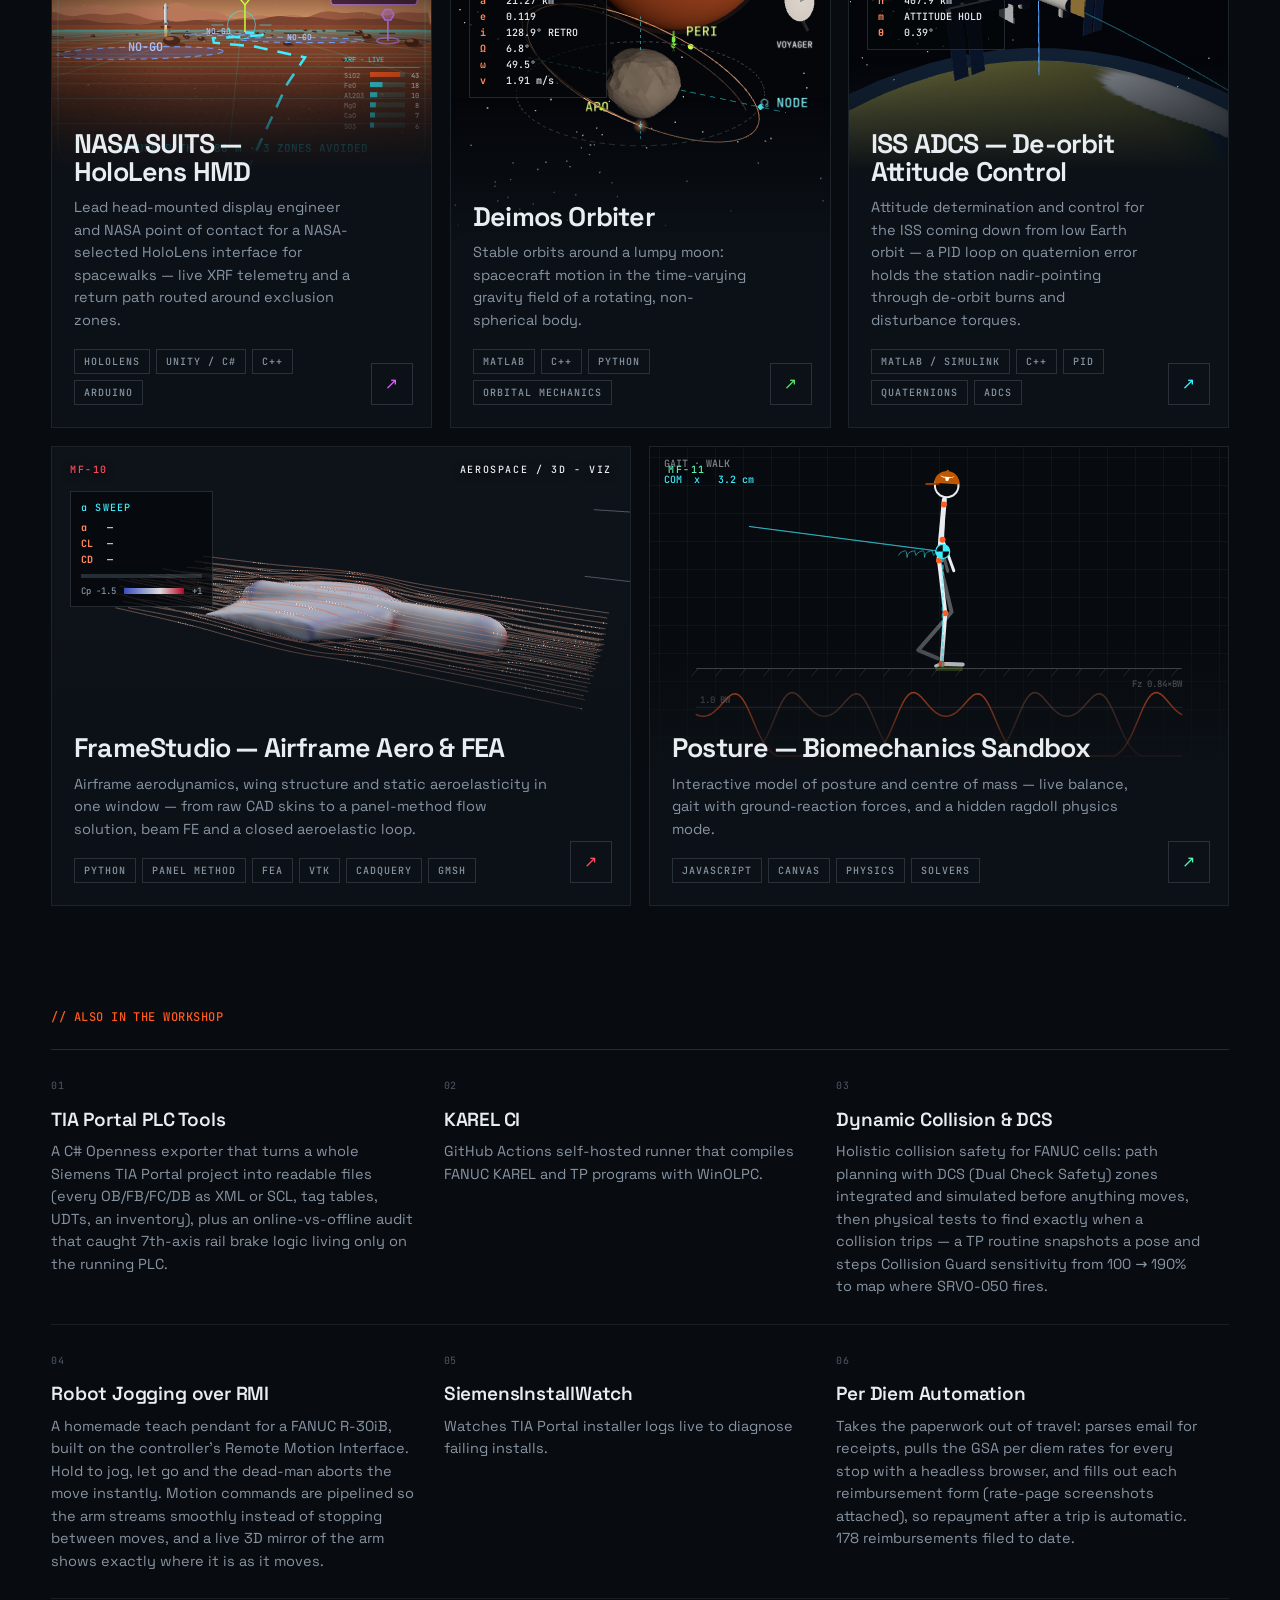
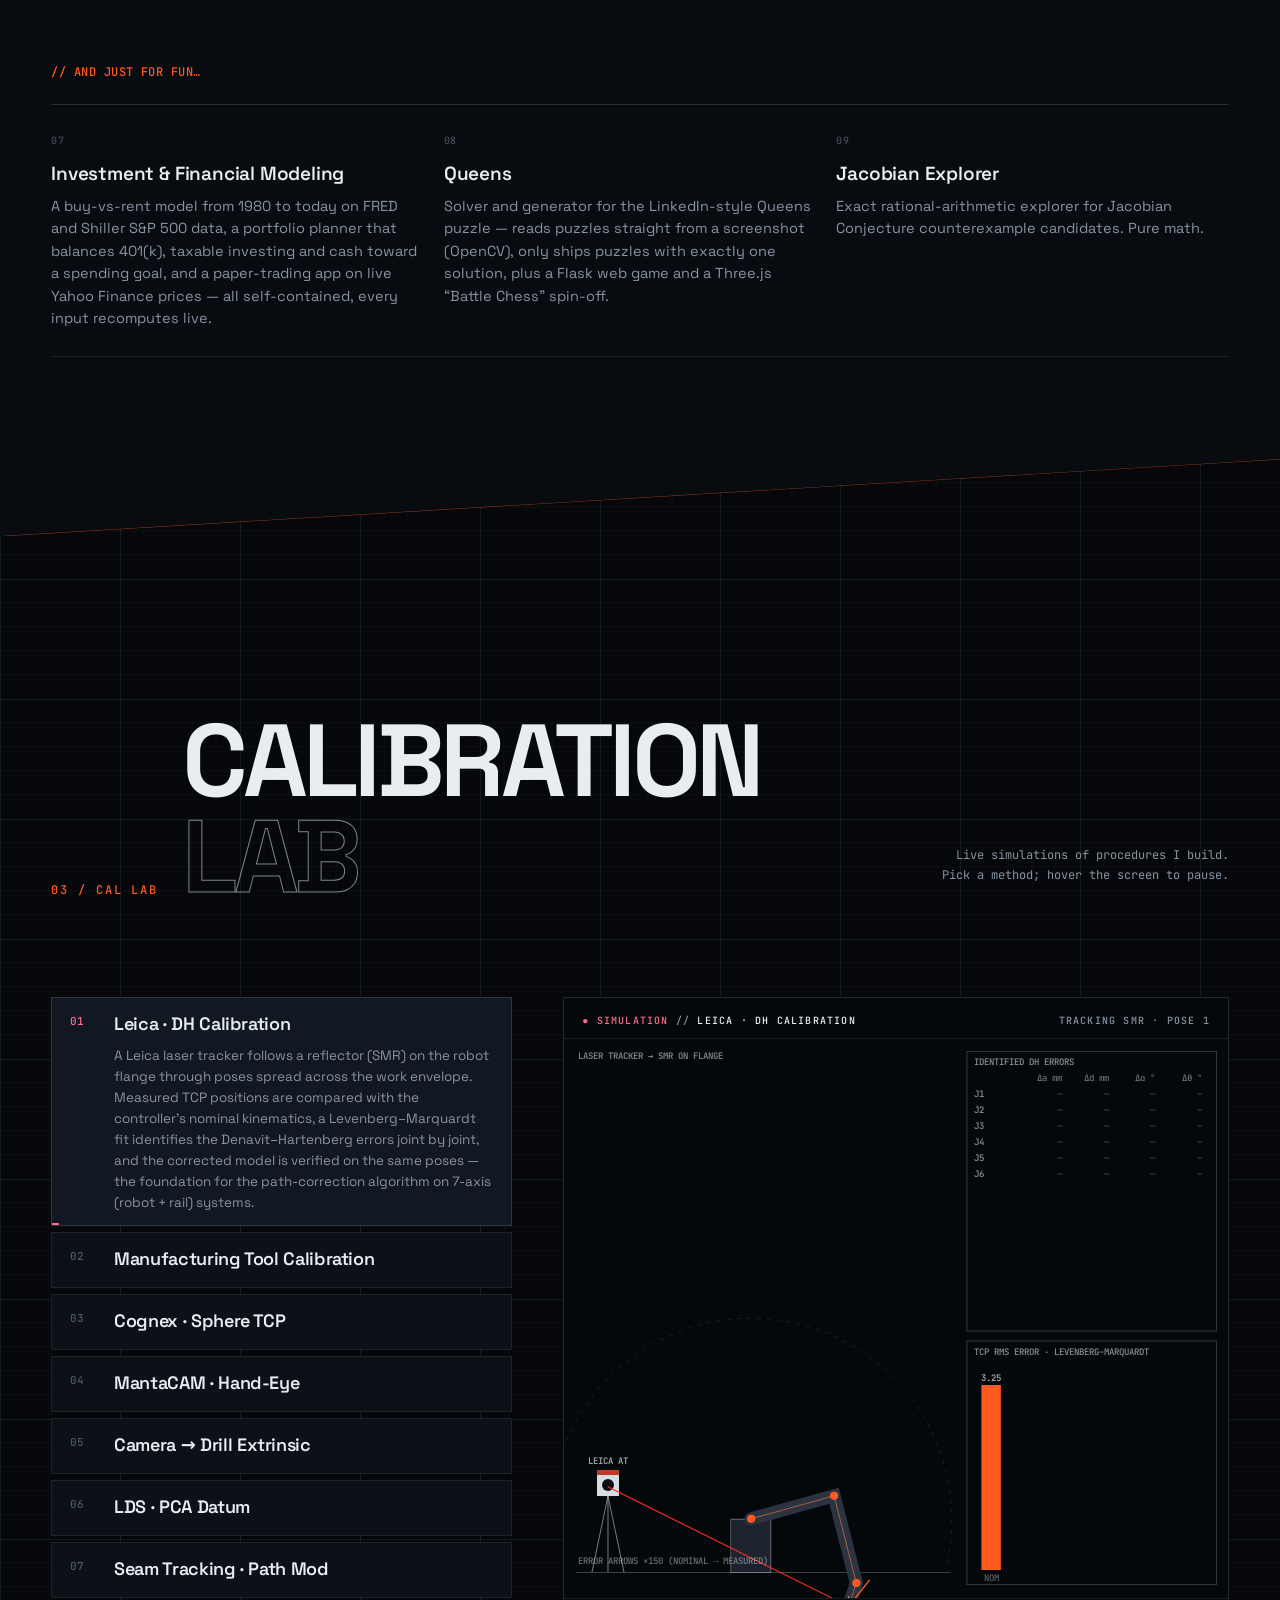
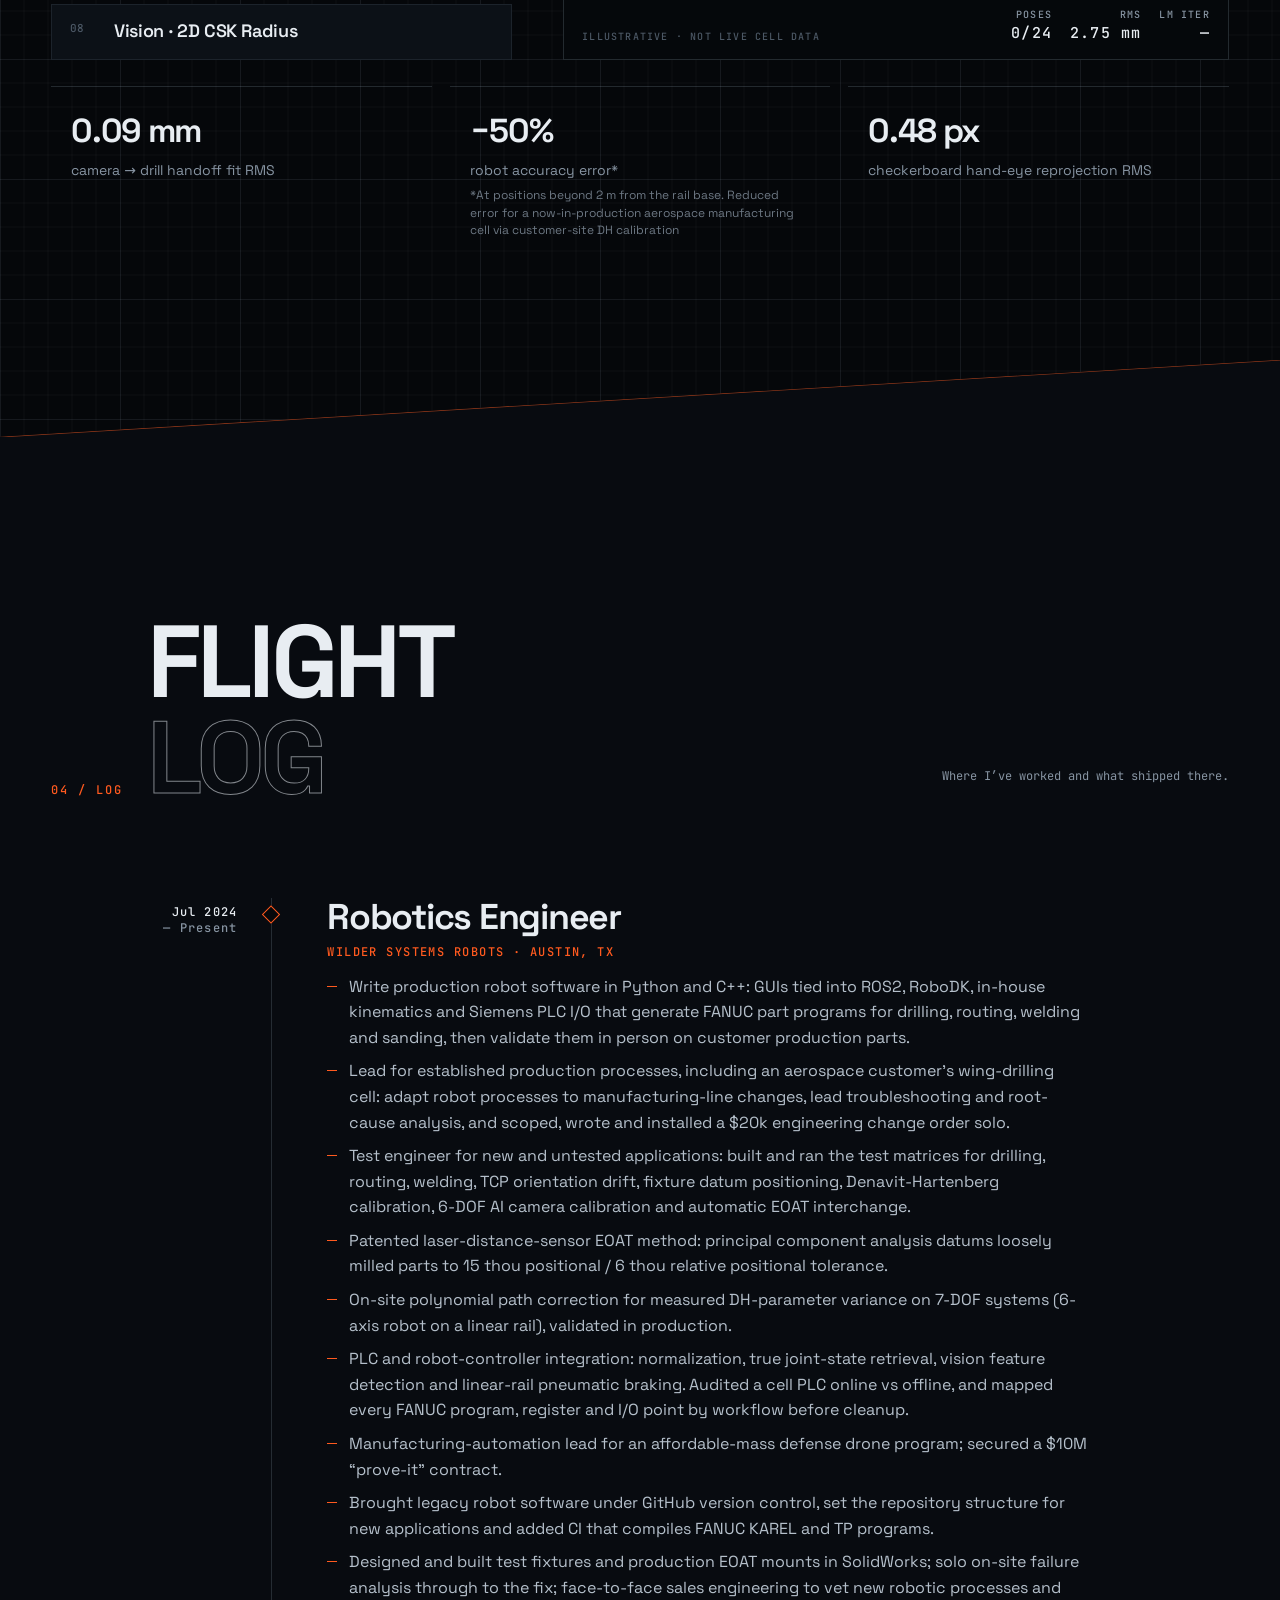
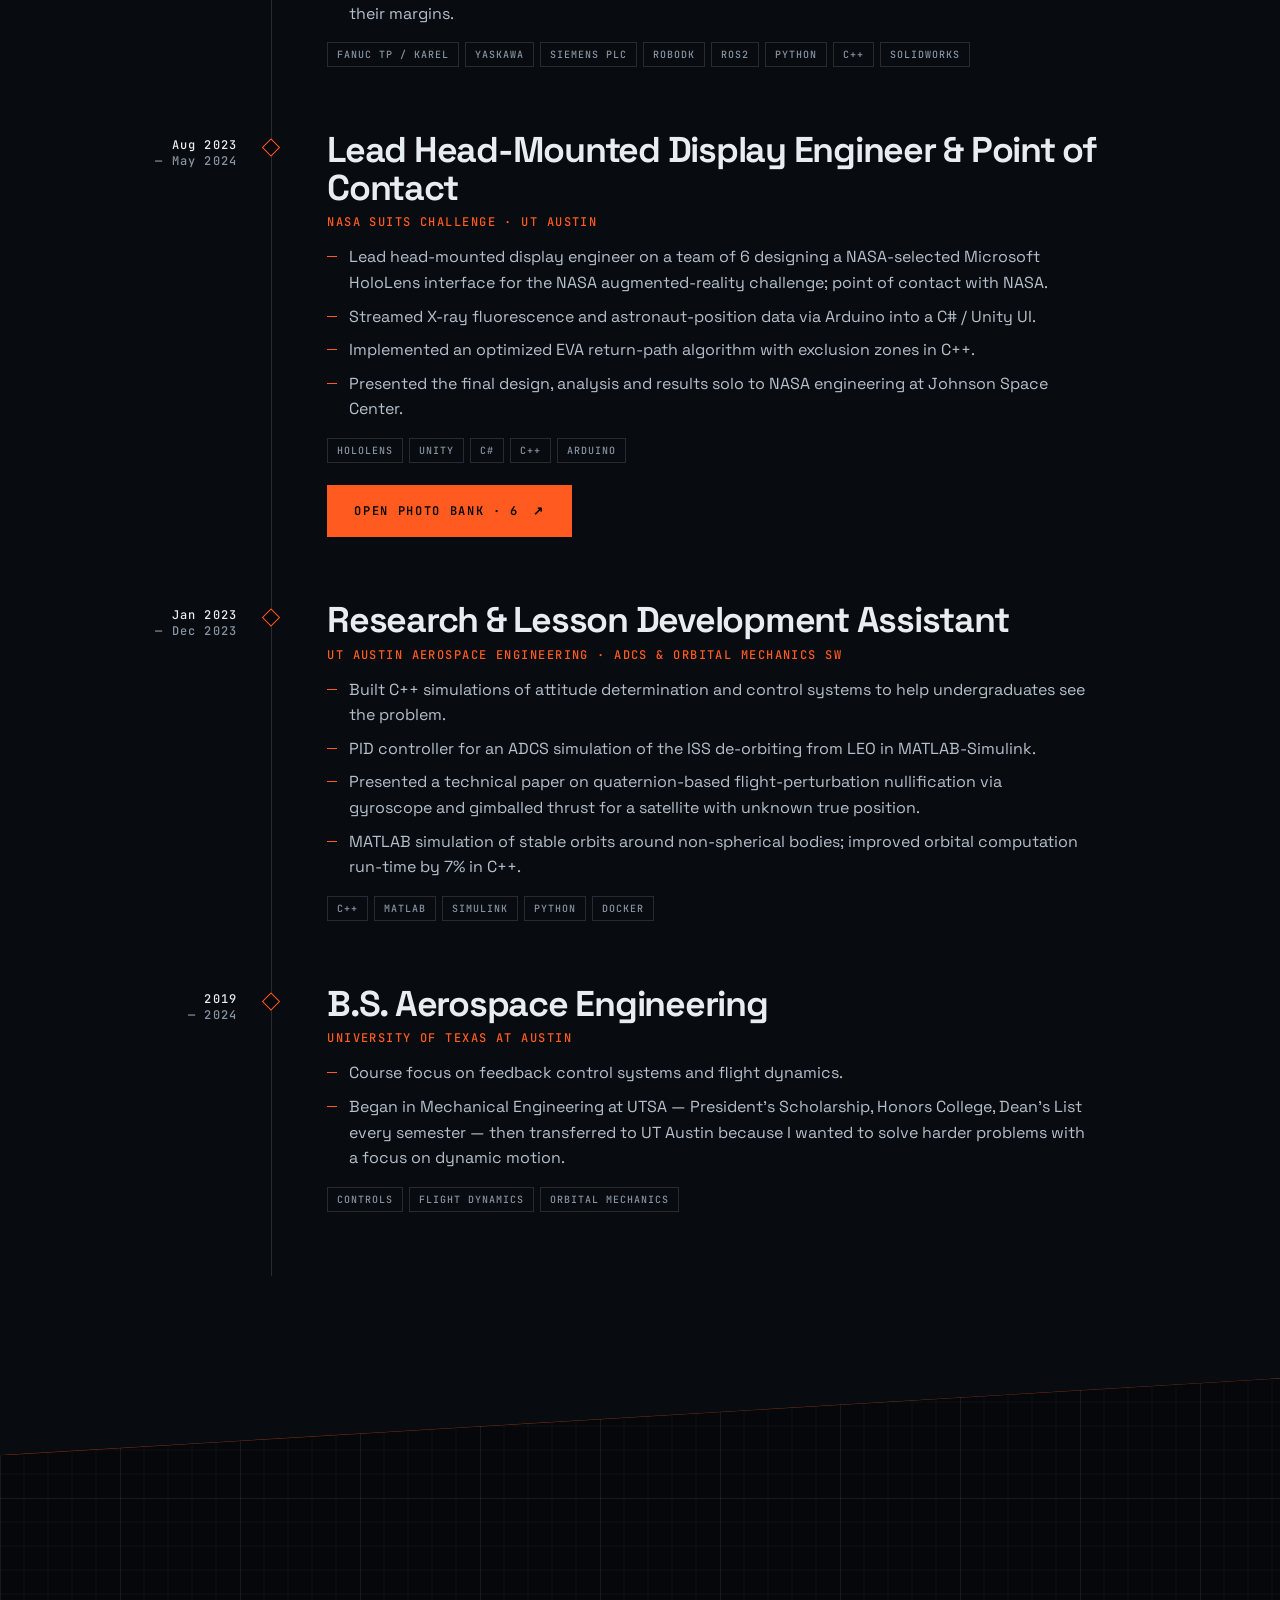
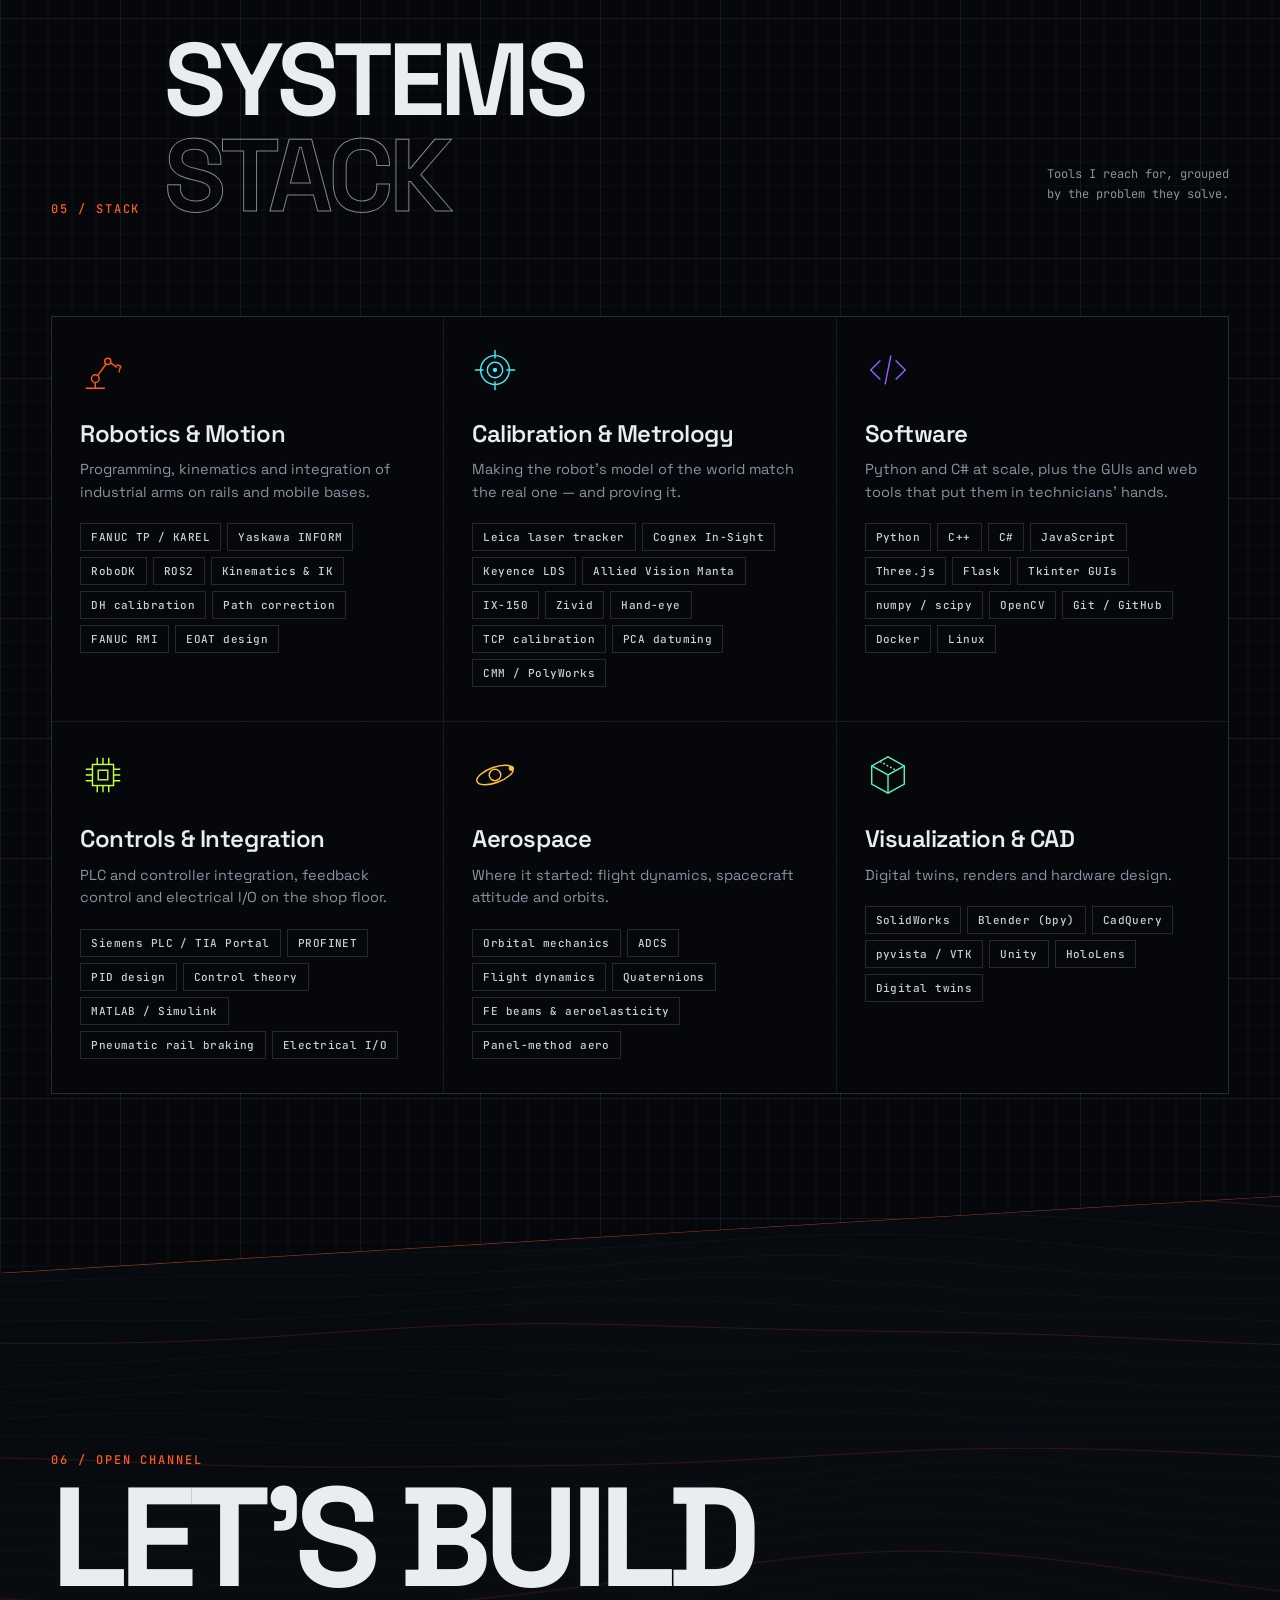
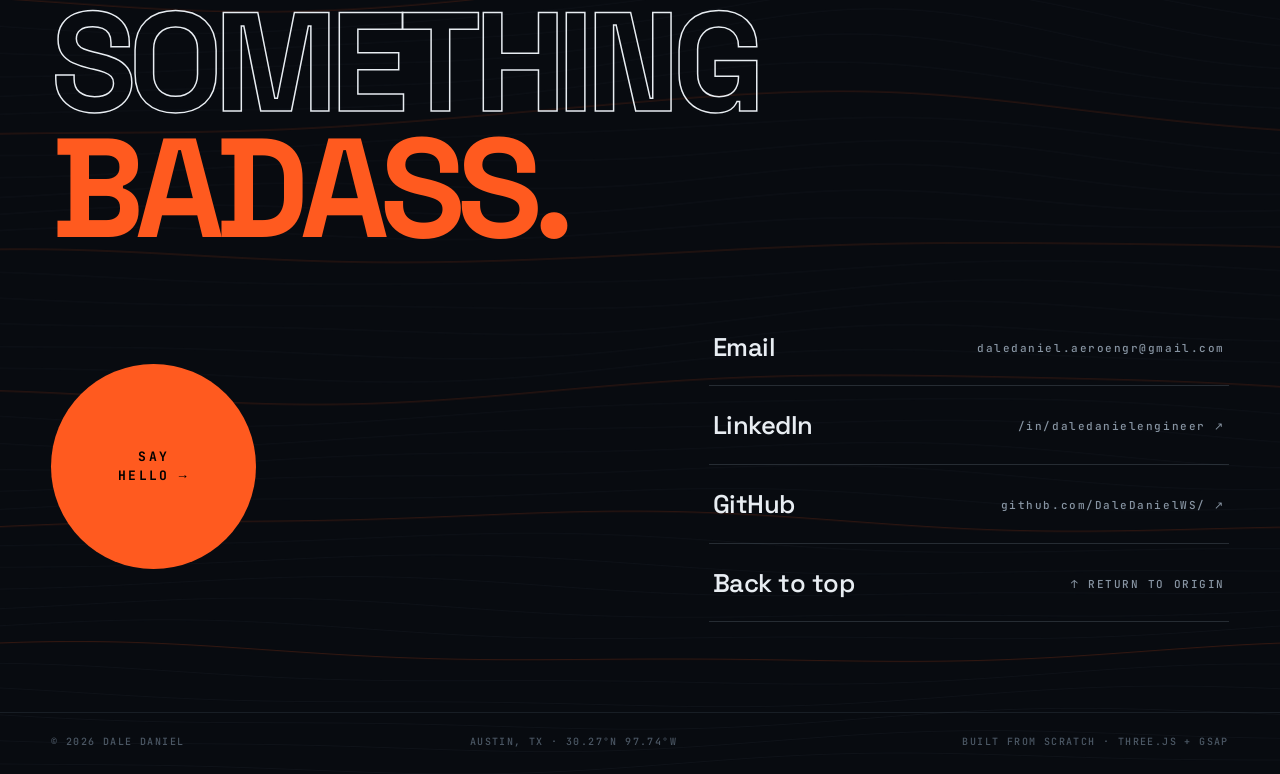
==== commit a34492b7: "Update site 2026-11-20 14:38 Co-Authored-By: Claude Opus 5.5 <noreply@anthropic.com>" ====
--- a/index.html
+++ b/index.html
@@ -28,8 +28,8 @@
         if (localStorage.getItem('dd-theme') === 'light') document.documentElement.dataset.theme = 'light';
       } catch (e) {}
     </script>
-    <script type="module" crossorigin src="./assets/index-Da1R5Hki.js"></script>
-    <link rel="stylesheet" crossorigin href="./assets/index-CFBimPor.css">
+    <script type="module" crossorigin src="./assets/index-D9FrfdoF.js"></script>
+    <link rel="stylesheet" crossorigin href="./assets/index-BmgMmLCh.css">
     <link rel="modulepreload" crossorigin href="./assets/hero-DARFWDT0.js">
     <link rel="modulepreload" crossorigin href="./assets/three.module-BrecXwE-.js">
     <link rel="preload" as="font" type="font/woff2" crossorigin href="./assets/jetbrains-mono-latin-wght-normal-B9CIFXIH.woff2">
--- a/assets/index-BmgMmLCh.css
+++ b/assets/index-BmgMmLCh.css
@@ -0,0 +1 @@
+:root{--bg:#05070a;--bg-2:#080b10;--panel:#0c1117;--panel-2:#111821;--line:#bed7eb17;--line-2:#bed7eb29;--text:#e8edf2;--muted:#8794a2;--dim:#4c5865;--accent:#ff5a1f;--accent-2:#ff8a5c;--cyan:#3ef0ff;--violet:#9b5cff;--lime:#c3ff3b;--amber:#ffc23f;--f-display:"Space Grotesk Variable", "Space Grotesk", system-ui, sans-serif;--f-mono:"JetBrains Mono Variable", "JetBrains Mono", ui-monospace, "Cascadia Code", monospace;--pad:clamp(20px, 4vw, 64px);--maxw:1440px;--nav-h:64px;--ease:cubic-bezier(.22, 1, .36, 1)}*,:before,:after{box-sizing:border-box}html{background:var(--bg);color:var(--text);-webkit-font-smoothing:antialiased;text-rendering:optimizelegibility;caret-color:#0000}input,textarea,[contenteditable]{caret-color:auto}body{font-family:var(--f-display);margin:0;font-size:16px;line-height:1.55;overflow-x:hidden}body.is-booting,body.is-locked{overflow:hidden}img{max-width:100%;display:block}a{color:inherit;text-decoration:none}button{font:inherit;color:inherit;cursor:pointer;background:0 0;border:0;padding:0}::selection{background:var(--accent);color:#000}.mono{font-family:var(--f-mono);letter-spacing:.04em}.sr-only{clip:rect(0 0 0 0);white-space:nowrap;width:1px;height:1px;position:absolute;overflow:hidden}.cursor{z-index:500;pointer-events:none;position:fixed;top:0;left:0}.cursor__dot,.cursor__ring{border-radius:50%;position:fixed;top:0;left:0;translate:-50% -50%}.cursor__dot{background:var(--accent);width:5px;height:5px}.cursor__ring{width:34px;height:34px;transition:width .35s var(--ease), height .35s var(--ease), background .3s, border-color .3s;border:1px solid #ffffff73;place-items:center;display:grid}.cursor__ring:before,.cursor__ring:after{content:"";background:#ffffffb3;position:absolute}.cursor__ring:before{width:1px;height:8px;top:-10px;left:50%}.cursor__ring:after{width:8px;height:1px;top:50%;left:-10px}.cursor__label{font:600 8px/1 var(--f-mono);letter-spacing:.08em;color:#000;opacity:0;transition:opacity .2s}.cursor.is-hover .cursor__ring{border-color:var(--accent);width:56px;height:56px}.cursor.is-label .cursor__ring{border-color:var(--accent);background:var(--accent);width:38px;height:38px}.cursor.is-label .cursor__label{opacity:1}.cursor__dot{transition:opacity .2s}.cursor.is-label .cursor__dot{opacity:0}.cursor__coords{font:500 9px/1 var(--f-mono);color:#fff9;white-space:nowrap;position:fixed;top:0;left:0;translate:22px 18px}@media (hover:none),(pointer:coarse){.cursor{display:none}}@media (hover:hover) and (pointer:fine){body.has-cursor,body.has-cursor a,body.has-cursor button{cursor:none}}.boot{z-index:300;font-family:var(--f-mono);color:var(--muted);place-items:center;font-size:12px;display:grid;position:fixed;inset:0}.boot__shutter{background:var(--bg);height:50.5%;position:absolute;left:0;right:0}.boot__shutter--top{border-bottom:1px solid var(--line-2);top:0}.boot__shutter--bot{bottom:0}.boot__panel{width:min(560px,88vw);position:relative}.boot__brand{color:var(--text);letter-spacing:.2em;justify-content:space-between;margin-bottom:18px;font-size:11px;display:flex}.boot__log{white-space:pre;min-height:9.5em;line-height:1.6}.boot__log .ok{color:var(--lime)}.boot__log .hl{color:var(--accent)}.boot__bar{background:var(--line-2);height:2px;margin-top:18px;overflow:hidden}.boot__bar i{background:var(--accent);transform-origin:0;width:100%;height:100%;display:block;transform:scaleX(0)}.boot__pct{letter-spacing:.16em;justify-content:space-between;margin-top:10px;font-size:10px;display:flex}.boot__skip{letter-spacing:.2em;color:var(--dim);font-size:10px;position:absolute;bottom:28px;left:50%;translate:-50%}.nav{z-index:100;height:var(--nav-h);padding:0 var(--pad);transition:background .4s, border-color .4s, height .4s var(--ease);border-bottom:1px solid #0000;justify-content:space-between;align-items:center;gap:24px;display:flex;position:fixed;top:0;left:0;right:0}.nav.is-scrolled{border-color:var(--line);background:#05070af0;height:54px}.nav__brand{letter-spacing:.14em;align-items:center;gap:12px;font-size:13px;font-weight:600;display:flex}.nav__n{font:500 11px var(--f-mono);letter-spacing:.12em;color:var(--dim);transition:color .25s}.nav__brand:hover .nav__n,.nav__brand.is-active .nav__n{color:var(--accent)}.nav__mark{border:1px solid var(--accent);width:30px;height:30px;font:700 10px var(--f-mono);place-items:center;display:grid;rotate:45deg}.nav__mark span{color:var(--accent);rotate:-45deg}.nav__links{font:500 11px var(--f-mono);letter-spacing:.12em;gap:4px;display:flex}.nav__links a{color:var(--muted);padding:8px 12px;transition:color .25s;position:relative}.nav__links a b{color:var(--dim);margin-right:6px;font-weight:500;transition:color .25s}.nav__links a:after{content:"";background:var(--accent);transform-origin:100%;height:1px;transition:transform .4s var(--ease);position:absolute;bottom:2px;left:12px;right:12px;transform:scaleX(0)}.nav__links a:hover,.nav__links a.is-active{color:var(--text)}.nav__links a.is-active b,.nav__links a:hover b{color:var(--accent)}.nav__links a.is-active:after{transform-origin:0;transform:scaleX(1)}.nav__meta{font:500 10px var(--f-mono);letter-spacing:.14em;color:var(--muted);align-items:center;gap:18px;display:flex}.status{align-items:center;gap:8px;display:inline-flex}.status i{background:var(--lime);border-radius:50%;width:7px;height:7px;animation:2s infinite ping;box-shadow:0 0 #c3ff3b99}@keyframes ping{0%{box-shadow:0 0 #c3ff3b8c}70%{box-shadow:0 0 0 9px #c3ff3b00}to{box-shadow:0 0 #c3ff3b00}}.nav__burger{border:1px solid var(--line-2);width:40px;height:40px;display:none;position:relative}.nav__burger i{background:var(--text);height:1px;transition:transform .4s var(--ease), top .4s var(--ease);position:absolute;left:11px;right:11px}.nav__burger i:first-child{top:16px}.nav__burger i:nth-child(2){top:23px}body.menu-open .nav__burger i:first-child{top:19px;transform:rotate(45deg)}body.menu-open .nav__burger i:nth-child(2){top:19px;transform:rotate(-45deg)}.menu{z-index:99;padding:var(--pad);clip-path:inset(0 0 100%);transition:clip-path .7s var(--ease);background:#05070af7;flex-direction:column;justify-content:center;gap:8px;display:flex;position:fixed;inset:0}body.menu-open .menu{clip-path:inset(0)}.menu a{letter-spacing:-.02em;font-size:clamp(36px,10vw,64px);font-weight:600;line-height:1.1}.menu a b{font:500 12px var(--f-mono);color:var(--accent);vertical-align:top;margin-right:10px}.menu .nav__mark{vertical-align:middle;width:2.5em;height:2.5em;margin-left:.5em;font-size:clamp(12px,3vw,18px);display:inline-grid}.rail{z-index:80;background:var(--line-2);width:2px;height:38vh;position:fixed;top:50%;right:18px;translate:0 -50%}.rail__fill{background:var(--accent);transform-origin:top;position:absolute;inset:0;transform:scaleY(0)}.rail__tick{background:var(--muted);width:8px;height:1px;position:absolute;left:-3px}.rail__pct{font:500 9px var(--f-mono);color:var(--muted);writing-mode:vertical-rl;letter-spacing:.14em;position:absolute;top:calc(100% + 10px);left:50%;translate:-50%}.wrap{width:100%;max-width:var(--maxw);padding:0 var(--pad);margin:0 auto}.section{background:var(--bg);padding:clamp(96px,14vw,180px) 0;position:relative}.section--layer{z-index:2;clip-path:polygon(0 6vw,100% 0,100% 100%,0 100%);margin-top:-6vw;padding-top:calc(clamp(96px,14vw,180px) + 6vw)}.bp-grid{background-image:url("data:image/svg+xml,%3Csvg xmlns='http://www.w3.org/2000/svg' width='120' height='120'%3E%3Cpath d='M24 0V120M48 0V120M72 0V120M96 0V120M0 24H120M0 48H120M0 72H120M0 96H120' stroke='%23bed7eb' stroke-opacity='.035'/%3E%3Cpath d='M.5 0V120M0 .5H120' stroke='%23bed7eb' stroke-opacity='.09'/%3E%3C/svg%3E");background-size:120px 120px}.sec-head{grid-template-columns:auto 1fr auto;align-items:end;gap:24px;margin-bottom:clamp(48px,7vw,96px);display:grid}.sec-head__idx{font:500 12px var(--f-mono);color:var(--accent);letter-spacing:.16em;padding-bottom:10px}.sec-head__title{letter-spacing:-.045em;text-transform:uppercase;margin:0;font-size:clamp(44px,8vw,128px);font-weight:650;line-height:.9}.sec-head__title .out{color:#0000;-webkit-text-stroke:1px #e8edf28c}.sec-head__aside{max-width:300px;font:400 12px/1.7 var(--f-mono);color:var(--muted);text-wrap:balance;text-align:right;padding-bottom:10px}.sec-head__tip{letter-spacing:.14em;text-transform:uppercase;color:var(--accent);margin-top:10px;font-size:11px;display:block}.split-line{padding-bottom:.04em;display:block;overflow:hidden}.brackets{position:relative}.brackets:before,.brackets:after,.brackets>.br-b:before,.brackets>.br-b:after{content:"";border-color:var(--accent);pointer-events:none;border-style:solid;width:12px;height:12px;position:absolute}.brackets:before{border-width:1px 0 0 1px;top:-1px;left:-1px}.brackets:after{border-width:1px 1px 0 0;top:-1px;right:-1px}.brackets>.br-b:before{border-width:0 0 1px 1px;bottom:-1px;left:-1px}.brackets>.br-b:after{border-width:0 1px 1px 0;bottom:-1px;right:-1px}.tag{border:1px solid var(--line-2);font:500 10px var(--f-mono);letter-spacing:.1em;color:var(--muted);text-transform:uppercase;white-space:nowrap;align-items:center;gap:6px;padding:5px 9px;display:inline-flex}.btn{height:52px;font:600 12px var(--f-mono);letter-spacing:.14em;text-transform:uppercase;border:1px solid var(--line-2);isolation:isolate;transition:color .4s var(--ease), border-color .4s;align-items:center;gap:14px;padding:0 26px;display:inline-flex;position:relative;overflow:hidden}.btn:before{content:"";z-index:-1;background:var(--accent);transition:transform .5s var(--ease);position:absolute;inset:0;transform:translateY(101%)}.btn:hover{color:#000;border-color:var(--accent)}.btn:hover:before{transform:translateY(0)}.btn--solid{background:var(--accent);color:#000;border-color:var(--accent)}.btn--solid:before{background:var(--text)}.btn .arr{transition:transform .4s var(--ease)}.btn:hover .arr{transform:translate(4px)}.hero{background:var(--bg);min-height:100svh;position:relative;overflow:hidden}.hero__canvas{width:100%;height:100%;display:block;position:absolute;inset:0}@media (width>=1001px){.hero__canvas{width:70%;left:30%}}.hero__vignette{pointer-events:none;background:linear-gradient(90deg, var(--bg) 30%, #05070a99 40%, #05070a00 58%), linear-gradient(0deg, #05070a 0%, #05070a00 26%), radial-gradient(ellipse at 70% 50%, transparent 40%, #05070a8c 100%);position:absolute;inset:0}.hero__content{z-index:2;min-height:100svh;padding-top:var(--nav-h);pointer-events:none;flex-direction:column;justify-content:center;padding-bottom:130px;display:flex;position:relative}@media (height<=700px){.hero__scroll{display:none}.hero__content{padding-bottom:56px}}.hero__content a,.hero__content button{pointer-events:auto}.hero__eyebrow{font:500 11px var(--f-mono);letter-spacing:.2em;color:var(--muted);align-items:center;gap:18px;margin-bottom:26px;display:flex}.loop{flex:none;width:72px;height:72px;overflow:visible}.loop__ring{fill:none;stroke:var(--line-2);stroke-width:1px}.loop__arrow{fill:var(--accent)}.loop__arrow--ccw,.loop.is-rev .loop__arrow--cw{display:none}.loop.is-rev .loop__arrow--ccw{display:inline}.loop__node{fill:var(--bg);stroke:var(--muted);stroke-width:1px;transition:fill .25s,stroke .25s}.loop__node.is-on{fill:var(--accent);stroke:var(--accent)}.loop__trail{fill:none;stroke:var(--accent);stroke-width:1.6px;stroke-dasharray:10 90;opacity:.75}.loop__dot{fill:#ffd2bd;filter:drop-shadow(0 0 3px var(--accent))}.loop__text ol{gap:4px;margin:0;padding:0;list-style:none;display:grid}.loop__text li{transition:color .25s}.loop__text li.is-on{color:var(--text)}.hero__title{letter-spacing:-.06em;text-transform:uppercase;margin:0;font-size:clamp(56px,min(13.5vw,21vh),220px);font-weight:700;line-height:.82}.hero__title .row{padding:.02em 0 .04em;display:block;overflow:hidden}.hero__title .row:nth-child(2){color:#0000;-webkit-text-stroke:1.5px var(--text);padding-left:.5em}.hero__title .ch{display:inline-block}.hero__role{font:500 clamp(13px, 1.25vw, 16px) var(--f-mono);letter-spacing:.08em;color:var(--text);align-items:center;gap:16px;margin-top:30px;display:flex}.hero__role:before{content:"";background:var(--accent);width:48px;height:1px}.hero__lede{max-width:520px;color:var(--muted);margin:18px 0 0;font-size:clamp(16px,1.35vw,19px);line-height:1.6}.hero__cta{flex-wrap:wrap;gap:12px;margin-top:38px;display:flex}.hud{z-index:3;right:calc(var(--pad) + 18px);border:1px solid var(--line-2);contain:layout paint style;width:300px;font:500 10px var(--f-mono);letter-spacing:.08em;color:var(--muted);background:#080b10db;padding:16px 18px 14px;position:absolute;bottom:96px}.hud__head{color:var(--text);letter-spacing:.16em;justify-content:space-between;margin-bottom:12px;display:flex}.hud__head .rec{color:var(--accent)}.hud__head .rec:before{content:"●";margin-right:6px;animation:1.2s steps(2,end) infinite blink}@keyframes blink{50%{opacity:0}}.hud__joint{grid-template-columns:22px 1fr 58px;align-items:center;gap:10px;height:17px;display:grid}.hud__joint .bar{background:var(--line-2);height:3px;position:relative}.hud__joint .bar:before{content:"";background:var(--dim);width:1px;height:9px;position:absolute;top:-3px;left:50%}.hud__joint .bar i{background:var(--accent);width:2px;height:7px;margin-left:-1px;position:absolute;top:-2px;left:0}.hud__joint .val{text-align:right;color:var(--text);font-variant-numeric:tabular-nums}.hud__grid{border-top:1px dashed var(--line-2);grid-template-columns:repeat(3,1fr);gap:8px;margin-top:12px;padding-top:12px;display:grid}.hud__grid div b{color:var(--text);font-variant-numeric:tabular-nums;margin-top:3px;font-size:12px;font-weight:500;display:block}.hud__grid .laser b{color:#ff6b5e}.hud__foot{border-top:1px dashed var(--line-2);justify-content:space-between;margin-top:12px;padding-top:10px;display:flex}.hud__foot b{color:var(--cyan);font-weight:500}.hero__scroll{z-index:3;left:var(--pad);font:500 10px var(--f-mono);letter-spacing:.2em;color:var(--muted);align-items:center;gap:14px;display:flex;position:absolute;bottom:40px}.hero__scroll i{background:var(--line-2);width:1px;height:46px;position:relative;overflow:hidden}.hero__scroll i:after{content:"";background:var(--accent);width:1px;height:40%;animation:drip 1.8s var(--ease) infinite;position:absolute;top:-40%;left:0}@keyframes drip{to{top:100%}}.hero__axis{z-index:3;top:calc(var(--nav-h) + 24px);right:calc(var(--pad) + 18px);text-align:right;font:500 10px/1.8 var(--f-mono);letter-spacing:.12em;color:var(--dim);position:absolute}.hero__axis b{color:var(--muted);font-weight:500}.marquee{z-index:3;background:var(--accent);color:#000;border-top:1px solid #000;border-bottom:1px solid #000;margin:-30px 0 0;padding:20px 0;position:relative;overflow:hidden;rotate:-2deg;scale:1.04}.marquee--alt{background:var(--bg-2);color:var(--text);z-index:2;border-color:var(--line-2);margin-top:-64px;rotate:1.4deg}.marquee__track{will-change:transform;width:max-content;display:flex}.marquee__item{letter-spacing:-.02em;text-transform:uppercase;white-space:nowrap;align-items:center;gap:32px;padding-right:32px;font-size:clamp(20px,2.6vw,36px);font-weight:650;display:flex}.marquee__item:after{content:"";border:2px solid;width:12px;height:12px;rotate:45deg}.profile{grid-template-columns:1.35fr 1fr;align-items:start;gap:clamp(40px,6vw,110px);display:grid}.statement{letter-spacing:-.025em;margin:0;font-size:clamp(26px,3.1vw,48px);font-weight:500;line-height:1.16}.statement .w{opacity:.14}.statement em{color:var(--accent);font-style:normal}.profile__side{gap:22px;padding-top:8px;display:grid}.profile__card{background:var(--panel);border:1px solid var(--line);padding:22px 24px}.profile__card h4{font:500 10px var(--f-mono);color:var(--accent);letter-spacing:.18em;margin:0 0 10px}.profile__card p{color:var(--muted);margin:0;line-height:1.65}.focus{overflow:hidden}.focus__in{text-wrap:balance;margin-left:-.9em;display:block}.focus__in span{white-space:nowrap}.focus__in span:before{content:"·";text-align:center;width:.9em;display:inline-block}.profile__card ul{gap:8px;margin:0;padding:0;list-style:none;display:grid}.profile__card li{border-bottom:1px dashed var(--line);justify-content:space-between;gap:12px;padding-bottom:8px;font-size:14px;display:flex}.profile__card li:has(+li.is-joined){border-bottom:0;padding-bottom:0}.profile__card li span:last-child{color:var(--muted);font:400 12px var(--f-mono);text-align:right}.stats{border-top:1px solid var(--line-2);border-left:1px solid var(--line);grid-template-columns:repeat(4,1fr);margin-top:clamp(64px,9vw,130px);display:grid}.stat{border-right:1px solid var(--line);border-bottom:1px solid var(--line);padding:28px 24px 30px;position:relative;overflow:hidden}.stat:before{content:"";background:radial-gradient(400px circle at var(--mx,50%) var(--my,50%), #ff5a1f1f, transparent 40%);opacity:0;transition:opacity .4s;position:absolute;inset:0}.stat:hover:before{opacity:1}.stat__code{font:500 10px var(--f-mono);color:var(--dim);letter-spacing:.16em}.stat__num{letter-spacing:-.05em;font-variant-numeric:tabular-nums;margin-top:26px;font-size:clamp(44px,5.4vw,84px);font-weight:650;line-height:1}.stat__num small{color:var(--accent);letter-spacing:-.02em;margin-left:4px;font-size:.42em}.stat__label{color:var(--muted);margin-top:10px;font-size:14px;line-height:1.5}.stat__list{font:500 10px/1.6 var(--f-mono);letter-spacing:.14em;color:var(--text);margin-top:8px;overflow:hidden}.stat__list>span{flex-wrap:wrap;margin-left:-1.6em;display:flex}.stat__list i{white-space:nowrap;font-style:normal}.stat__list i:before{content:"·";text-align:center;width:1.6em;display:inline-block}.stat__list--acc{color:var(--accent);margin-top:6px}.tabs{border:1px solid var(--line-2);background:#0c111799;flex-wrap:wrap;gap:4px;width:max-content;max-width:100%;margin-bottom:40px;padding:4px;display:flex;position:relative}.tabs__ind{background:var(--accent);z-index:0;width:0;height:calc(100% - 8px);transition:transform .55s var(--ease), width .55s var(--ease);position:absolute;top:4px;left:0}.tabs button{z-index:1;font:600 11px var(--f-mono);letter-spacing:.14em;color:var(--muted);padding:11px 18px;transition:color .35s;position:relative}.tabs button sup{opacity:.7;margin-left:4px;font-size:9px}.tabs button.is-active{color:#000}.tabs button:not(.is-active):hover{color:var(--text)}.work-grid{grid-template-columns:repeat(12,minmax(0,1fr));gap:18px;display:grid}.card-cell{grid-column:span var(--span,4);outline:none;min-width:0;display:flex}.card-cell.is-hidden{display:none}.card-cell:focus-visible .card{border-color:var(--acc)}.card{--acc:var(--accent);background:var(--panel);border:1px solid var(--line);min-width:0;min-height:460px;transform-style:preserve-3d;text-align:left;isolation:isolate;flex-direction:column;flex:1;transition:border-color .4s;display:flex;position:relative;overflow:hidden}.card:hover{border-color:color-mix(in srgb, var(--acc) 55%, transparent)}.card__media{background:#070a0e;flex:1;min-height:250px;position:relative;overflow:hidden}.card__media img,.card__media canvas{object-fit:cover;width:112%;height:112%;transition:transform 1s var(--ease), filter .6s;position:absolute;inset:-6%}.card__media img{filter:saturate(.85)brightness(.85);max-width:none}.card:hover .card__media img{filter:saturate(1.05)brightness()}.card__media:after{content:"";background:linear-gradient(0deg, var(--panel) 0%, transparent 45%);pointer-events:none;position:absolute;inset:0}.card__scan{z-index:2;pointer-events:none;background:linear-gradient(180deg, transparent 0%, color-mix(in srgb, var(--acc) 22%, transparent) 50%, transparent 51%);opacity:0;background-position:0 -120%;background-size:100% 220%;position:absolute;inset:0}.card:hover .card__scan{opacity:1;animation:scan 1.3s var(--ease) 1 forwards}@keyframes scan{to{background-position:0 120%}}.card__top{z-index:3;font:500 10px var(--f-mono);letter-spacing:.16em;color:var(--text);text-shadow:0 1px 8px #000;justify-content:space-between;display:flex;position:absolute;top:16px;left:18px;right:18px}.card__top .code{color:var(--acc)}.card__body{z-index:2;margin-top:-40px;padding:0 76px 22px 22px;position:relative;transform:translateZ(30px)}.card__title{letter-spacing:-.03em;margin:0;font-size:clamp(24px,2.1vw,32px);font-weight:650;line-height:1.05}.card__title span{-webkit-box-decoration-break:clone;box-decoration-break:clone;transition:color .35s var(--ease), background-color .35s var(--ease), box-shadow .35s var(--ease);background-color:#0000;padding:.05em 0;box-shadow:.22em 0 #0000,-.22em 0 #0000}.card-cell:hover .card__title span,.card-cell:focus-visible .card__title span{color:var(--acc);background-color:#000;box-shadow:.22em 0 #000,-.22em 0 #000}.card:has(.card__media.is-playing) .card__title span{background-color:#000;box-shadow:.22em 0 #000,-.22em 0 #000}@media (hover:none){.card:has(.vid-progress.is-sim) .card__title span{background-color:#000;box-shadow:.22em 0 #000,-.22em 0 #000}}.card__sub{color:var(--muted);max-width:560px;margin:10px 0 18px;font-size:14.5px;line-height:1.55}.card__callout{font:500 11px var(--f-mono);letter-spacing:.14em;text-transform:uppercase;color:var(--accent);margin:-8px 0 18px}.card__tags{flex-wrap:wrap;gap:6px;display:flex}.card__open{z-index:3;border:1px solid var(--line-2);width:42px;height:42px;color:var(--acc);transition:background .4s var(--ease), color .4s, rotate .5s var(--ease);place-items:center;display:grid;position:absolute;bottom:22px;right:18px}.card:hover .card__open{background:var(--acc);color:#000;rotate:-45deg}.card__glare{z-index:4;pointer-events:none;background:radial-gradient(500px circle at var(--gx,50%) var(--gy,50%), #ffffff12, transparent 40%);opacity:0;transition:opacity .4s;position:absolute;inset:0}.card:hover .card__glare{opacity:1}.dossier{--acc:var(--accent);z-index:150;pointer-events:none;visibility:hidden;position:fixed;inset:0}.dossier.is-open{pointer-events:auto;visibility:visible}.dossier__scrim{opacity:0;background:#000000d1;position:absolute;inset:0}.dossier__layer{background:var(--acc);width:min(1180px,100vw);position:absolute;top:0;bottom:0;right:0}.dossier__panel{background:var(--bg-2);border-left:1px solid var(--line-2);flex-direction:column;width:min(1180px,100vw);display:flex;position:absolute;top:0;bottom:0;right:0}.dossier__bar{border-bottom:1px solid var(--line);height:64px;font:500 11px var(--f-mono);letter-spacing:.14em;color:var(--muted);flex:none;justify-content:space-between;align-items:center;gap:16px;padding:0 28px;display:flex}.dossier__bar .code{color:var(--acc)}.dossier__nav{gap:8px;display:flex}.dossier__nav button{border:1px solid var(--line-2);height:38px;font:600 10px var(--f-mono);letter-spacing:.14em;padding:0 14px;transition:background .3s,color .3s,border-color .3s}.dossier__nav button:hover{background:var(--acc);color:#000;border-color:var(--acc)}.dossier__scroll{overscroll-behavior:contain;flex:1;overflow-y:auto}.dossier__scroll::-webkit-scrollbar{width:6px}.dossier__scroll::-webkit-scrollbar-thumb{background:var(--line-2)}.dossier__hero{background:#06090c;height:min(56vh,520px);position:relative;overflow:hidden}.dossier__hero img,.dossier__hero canvas{object-fit:cover;width:100%;height:100%}.dossier__hero:after{content:"";background:linear-gradient(0deg, var(--bg-2) 0%, transparent 50%);pointer-events:none;position:absolute;inset:0}.dossier__head{z-index:2;margin-top:-120px;padding:0 40px;position:relative}.dossier__kicker{font:500 11px var(--f-mono);letter-spacing:.18em;color:var(--acc)}.dossier__title{letter-spacing:-.045em;margin:12px 0 0;font-size:clamp(40px,6vw,84px);font-weight:700;line-height:.92}.dossier__lede{max-width:760px;color:var(--muted);margin:20px 0 0;font-size:clamp(17px,1.5vw,20px);line-height:1.6}.dossier__tabs{margin:34px 40px 0}.dossier__body{padding:0 40px 80px}.dossier__pane{display:none}.dossier__pane.is-active{display:block}.d-grid{grid-template-columns:1.4fr 1fr;gap:40px;display:grid}.d-text p{color:#c2ccd6;margin:0 0 16px;font-size:16.5px;line-height:1.72}.d-list{gap:0;margin:0;padding:0;list-style:none;display:grid}.d-list li{border-bottom:1px solid var(--line);color:#c2ccd6;padding:14px 0 14px 30px;line-height:1.6;position:relative}.d-list li:before{content:attr(data-n);font:500 10px var(--f-mono);color:var(--acc);position:absolute;top:16px;left:0}.d-metrics{background:var(--line);border:1px solid var(--line);align-self:start;gap:1px;display:grid}.d-metric{background:var(--panel);padding:18px 20px}.d-metric b{letter-spacing:-.04em;color:var(--text);font-size:32px;font-weight:650;line-height:1.05;display:block}.d-metric span{font:400 11px/1.5 var(--f-mono);color:var(--muted);letter-spacing:.04em;margin-top:4px;display:block}.d-stack{grid-template-columns:repeat(auto-fill,minmax(220px,1fr));gap:12px;display:grid}.d-stack div{border:1px solid var(--line);background:var(--panel);padding:16px 18px}.d-stack h5{font:500 10px var(--f-mono);letter-spacing:.16em;color:var(--acc);margin:0 0 8px}.d-stack p{color:#c2ccd6;margin:0;font-size:14.5px;line-height:1.6}.d-gallery{grid-template-columns:1fr 1fr;gap:12px;margin-top:28px;display:grid}.d-gallery figure{border:1px solid var(--line);background:#06090c;margin:0}.d-gallery figure.full{grid-column:1/-1}.d-gallery figcaption{font:400 11px var(--f-mono);color:var(--muted);border-top:1px solid var(--line);padding:10px 14px}.d-note{border-left:2px solid var(--acc);background:var(--panel);font:400 12px/1.7 var(--f-mono);color:var(--muted);margin-top:28px;padding:14px 16px}.lab{grid-template-columns:.9fr 1.3fr;align-items:stretch;gap:clamp(28px,4vw,64px);display:grid}.lab__menu{flex-direction:column;gap:6px;display:flex;position:relative}.lab__desc,.lab__pager{display:none}.lab__tab{border:1px solid var(--line);background:var(--panel);text-align:left;grid-template-columns:34px 1fr;gap:2px 10px;padding:12px 18px;transition:border-color .4s,background .4s;display:grid;position:relative;overflow:hidden}.lab__tab:after{content:"";background:var(--tab-c,var(--accent));transform-origin:0;width:100%;height:2px;position:absolute;bottom:0;left:0;transform:scaleX(0)}.lab__tab.is-active:after{transform:scaleX(var(--p,0));transition:transform .15s linear}.lab__tab .n{font:500 11px var(--f-mono);color:var(--dim);grid-row:span 2;padding-top:4px}.lab__tab h3{letter-spacing:-.02em;margin:0;font-size:18px;font-weight:600}.lab__tab p{max-height:0;color:var(--muted);transition:max-height .6s var(--ease), margin .6s var(--ease);margin:0;font-size:13.5px;line-height:1.55;overflow:hidden}.lab__tab.is-active{border-color:var(--line-2);background:var(--panel-2)}.lab__tab:hover{border-color:var(--tab-c,var(--accent));background:var(--panel-2)}.lab__tab:hover .n,.lab__tab.is-active .n{color:var(--tab-c,var(--accent))}.lab__tab.is-active p{max-height:200px;margin-top:6px}.lab__screen{border:1px solid var(--line-2);background:#05080b;min-height:560px;position:relative;overflow:hidden}.lab__view{border-top:1px solid var(--line);border-bottom:1px solid var(--line);position:absolute;inset:40px 0 60px}.lab__screen canvas{width:100%;height:100%;position:absolute;inset:0}.lab__overlay{pointer-events:none;font:500 10px var(--f-mono);letter-spacing:.12em;color:var(--muted);flex-direction:column;justify-content:space-between;padding:16px 18px;display:flex;position:absolute;inset:0}.lab__overlay .row{justify-content:space-between;gap:16px;display:flex}.lab__overlay b{color:var(--text);font-weight:500}.lab__overlay .live{color:var(--tab-c,var(--accent))}.lab__readouts{text-align:right;grid-template-columns:repeat(3,auto);gap:18px;display:grid}.lab__readouts b{font-variant-numeric:tabular-nums;margin-top:2px;font-size:15px;display:block}.lab__facts{grid-template-columns:repeat(3,1fr);gap:18px;margin-top:26px;display:grid}.lab__fact{border-top:1px solid var(--line-2);padding:18px 20px}.lab__fact b{letter-spacing:-.04em;font-size:clamp(26px,2.6vw,38px);font-weight:650;display:block}.lab__fact span{color:var(--muted);margin-top:4px;font-size:14px;line-height:1.5;display:block}.lab__fact small{color:var(--muted);opacity:.8;margin-top:6px;font-size:12px;line-height:1.45;display:block}.timeline{gap:0;display:grid;position:relative}.timeline__spine{background:var(--line-2);width:1px;position:absolute;top:0;bottom:0;left:220px}.timeline__spine i{background:linear-gradient(var(--accent), var(--cyan));transform-origin:top;position:absolute;inset:0;transform:scaleY(0)}.job{grid-template-columns:220px 1fr;gap:0 56px;padding:0 0 64px;display:grid;position:relative}.job__when{font:500 12px var(--f-mono);letter-spacing:.1em;color:var(--muted);text-align:right;padding-top:6px;padding-right:34px}.job__when b{color:var(--text);font-weight:500;display:block}.job__node{background:var(--bg);border:1px solid var(--accent);width:13px;height:13px;position:absolute;top:10px;left:220px;translate:-50%;rotate:45deg}.job.is-on .job__node{background:var(--accent);box-shadow:0 0 18px var(--accent)}.job__main h3{letter-spacing:-.035em;margin:0;font-size:clamp(26px,2.8vw,40px);font-weight:650;line-height:1.05}.job__org{font:500 12px var(--f-mono);letter-spacing:.12em;color:var(--accent);text-transform:uppercase;margin-top:8px}.job__main p{color:#c2ccd6;max-width:760px;margin:16px 0 0;line-height:1.7}.job__main ul{gap:8px;max-width:760px;margin:14px 0 0;padding:0;list-style:none;display:grid}.job__main li{color:#b5c0cb;padding-left:22px;line-height:1.6;position:relative}.job__main li:before{content:"";background:var(--accent);width:10px;height:1px;position:absolute;top:.75em;left:0}.job__main .card__tags{margin-top:16px}.stack{background:var(--line);border:1px solid var(--line);grid-template-columns:repeat(3,1fr);gap:1px;display:grid}.stack__cell{background:var(--bg);min-height:280px;padding:30px 28px 34px;position:relative;overflow:hidden}.stack__cell:before{content:"";background:radial-gradient(500px circle at var(--mx,50%) var(--my,50%), color-mix(in srgb, var(--c,var(--accent)) 14%, transparent), transparent 45%);opacity:0;transition:opacity .4s;position:absolute;inset:0}.stack__cell:hover:before{opacity:1}.stack__cell>*{position:relative}.stack__icon{width:46px;height:46px;color:var(--c,var(--accent))}.stack__cell h3{letter-spacing:-.02em;margin:22px 0 6px;font-size:24px;font-weight:600}.stack__cell>p{color:var(--muted);margin:0 0 20px;font-size:14.5px;line-height:1.55}.chips{flex-wrap:wrap;gap:6px;display:flex}.chip{border:1px solid var(--line-2);font:500 11px var(--f-mono);letter-spacing:.04em;color:#c7d0d9;padding:6px 10px;transition:border-color .3s,color .3s,background .3s}.chip:hover{border-color:var(--c,var(--accent));color:var(--c,var(--accent))}.contact{flex-direction:column;justify-content:space-between;min-height:100vh;padding:clamp(110px,14vw,180px) 0 0;display:flex;position:relative;overflow:hidden}.contact__bg{z-index:0;opacity:.6;width:100%;height:100%;display:block;position:absolute;inset:0}.contact__inner{z-index:1;position:relative}.contact__big{letter-spacing:-.06em;text-transform:uppercase;margin:0;font-size:clamp(54px,11vw,190px);font-weight:700;line-height:.85}.contact__big .out{color:#0000;-webkit-text-stroke:1.5px var(--text)}.contact__big .acc{color:var(--accent)}.contact__row{flex-wrap:wrap;justify-content:space-between;align-items:center;gap:32px;margin-top:56px;display:flex}.contact__mail{aspect-ratio:1;background:var(--accent);color:#000;width:clamp(170px,16vw,230px);font:700 13px var(--f-mono);letter-spacing:.16em;text-align:center;border-radius:50%;justify-content:center;align-items:center;line-height:1.5;display:inline-flex;position:relative}.contact__links{gap:2px;min-width:min(520px,100%);display:grid}.contact__links a{border-bottom:1px solid var(--line-2);letter-spacing:-.02em;transition:padding .4s var(--ease), color .3s;justify-content:space-between;align-items:center;padding:18px 4px;font-size:clamp(20px,2vw,28px);font-weight:550;display:flex}.contact__links a span:last-child{font:500 11px var(--f-mono);color:var(--muted);letter-spacing:.14em}.contact__links a:hover{color:var(--accent);padding-left:18px}.footer{z-index:1;border-top:1px solid var(--line);font:500 10px var(--f-mono);letter-spacing:.14em;color:var(--dim);margin-top:90px;padding:22px 0 26px;position:relative}.footer .wrap{flex-wrap:wrap;justify-content:space-between;gap:12px;display:flex}.footer a:hover{color:var(--accent)}.split-line>span{display:inline-block}.section--alt{background-color:var(--bg-2)}.section--layer:before{content:"";pointer-events:none;background:linear-gradient(to bottom right,#0000 calc(50% - 1px),#ff5a1f8c 50%,#0000 calc(50% + 1px));height:6vw;position:absolute;top:0;left:0;right:0}.contact.section--layer{padding-top:calc(clamp(110px,14vw,180px) + 6vw)}.hero__hudlayer{z-index:3;pointer-events:none;position:absolute;inset:0}.no-webgl .hero__canvas{display:none}.no-webgl .hero{background:radial-gradient(ellipse at 72% 55%, #ff5a1f2e, transparent 55%), radial-gradient(ellipse at 80% 40%, #3ef0ff1f, transparent 50%), var(--bg)}.card__media canvas{width:100%;height:100%;inset:0}.dossier .tabs__ind{background:var(--acc)}.dossier__tabs{max-width:calc(100% - 80px)}.d-text .btn{margin-top:10px}.lab__screen canvas{opacity:0;transition:opacity .7s var(--ease)}.lab__screen canvas.is-active{opacity:1}.lab__disclaimer{color:var(--dim);align-self:end}.quests{margin-top:clamp(64px,8vw,110px)}.quests--fun{margin-top:clamp(40px,5vw,64px)}.quests__title{letter-spacing:.16em;color:var(--accent);margin:0 0 22px;font-size:12px;font-weight:500}.quests__grid{border-top:1px solid var(--line-2);grid-template-columns:repeat(3,1fr);display:grid}.quest{border-bottom:1px solid var(--line);padding:22px 24px 26px 0;position:relative}.quest__n{color:var(--dim);font-size:10px}.quest h4{letter-spacing:-.01em;margin:8px 0 6px;font-size:19px;font-weight:600}.quest p{color:var(--muted);margin:0;font-size:14.5px;line-height:1.55}@media (width<=1000px){.quests__grid{grid-template-columns:1fr 1fr}}@media (width<=720px){.quests__grid{grid-template-columns:1fr}.dossier__tabs{max-width:calc(100% - 44px)}}.js .rv{opacity:0;transform:translateY(40px)}@media (width<=1180px){.nav__links{display:none}.nav__burger{display:block}.stack{grid-template-columns:repeat(2,1fr)}.hud{width:270px}}@media (width<=1000px){.hero__vignette{background:linear-gradient(#05070abf 0%,#05070a66 50%,#05070a 100%)}.hud,.hero__axis{display:none}.profile,.lab,.d-grid{grid-template-columns:1fr}.stats{grid-template-columns:repeat(2,1fr)}.lab__screen{min-height:420px}.lab{gap:12px}.lab__menu{display:none}.lab__pager{grid-template-columns:44px 1fr 44px;align-items:center;gap:6px 10px;display:grid}.lab__step{border:1px solid var(--line-2);background:var(--panel);width:44px;height:44px;color:var(--text);font-size:22px;line-height:1}.lab__step:active{border-color:var(--tab-c,var(--accent));color:var(--tab-c,var(--accent))}.lab__now{text-align:center;min-width:0}.lab__count{font:500 11px var(--f-mono);letter-spacing:.16em;color:var(--muted);display:block}.lab__count b{color:var(--tab-c,var(--accent));font-weight:600}.lab__pname{letter-spacing:-.01em;margin-top:2px;font-size:15px;font-weight:600;line-height:1.25;display:block}.lab__segs{grid-column:1/-1;grid-auto-columns:1fr;grid-auto-flow:column;gap:4px;display:grid}.lab__seg{align-items:center;height:24px;padding:0;display:flex}.lab__seg i{background:var(--line-2);width:100%;height:4px;position:relative;overflow:hidden}.lab__seg.is-past i{background:var(--tab-c,var(--accent))}.lab__seg i:after{content:"";background:var(--tab-c,var(--accent));transform-origin:0;position:absolute;inset:0;transform:scaleX(0)}.lab__seg.is-active i:after{transform:scaleX(var(--p,0));transition:transform .15s linear}.lab__screen{touch-action:pan-y}.lab__desc{color:var(--muted);margin:0;font-size:13.5px;line-height:1.55;display:block}.timeline__spine,.job__node{left:0}.job{grid-template-columns:1fr;padding-left:30px}.job__when{text-align:left;padding:0 0 10px}.sec-head{grid-template-columns:1fr}.sec-head__aside{text-align:left}}@media (width<=720px){.nav__meta .clock,.nav__meta .status{display:none}.card{min-height:420px}.stack,.lab__facts{grid-template-columns:1fr}.lab__screen{flex-direction:column;min-height:0;display:flex}.lab__overlay{font-size:9px;display:contents}.lab__overlay .row{padding:10px 12px}.lab__overlay .row:first-child{order:-1}.lab__overlay .row:last-child{flex-direction:column-reverse;gap:8px}.lab__view{height:320px;position:relative;inset:auto}.lab__readouts{text-align:left;grid-template-columns:repeat(3,1fr);gap:10px}.lab__readouts b{white-space:nowrap;font-size:13px}.hero__lede{background:#05070ac7;margin-left:-12px;padding:10px 12px}[data-theme=light] .hero__lede{background:#eef0ecd9}.hero__scroll{left:auto;right:var(--pad);flex-direction:row-reverse;bottom:36px}.hero__scroll i{height:32px}.rail{display:none}.dossier__head,.dossier__body{padding-left:22px;padding-right:22px}.dossier__tabs{margin-left:22px;margin-right:22px}.d-gallery{grid-template-columns:1fr}.tabs button{padding:10px 12px}}@media (prefers-reduced-motion:reduce){.card:hover .card__scan,.hero__scroll i:after{animation:none}}.perf{z-index:400;border:1px solid var(--lime);color:var(--lime);font:500 11px/1.6 var(--f-mono);white-space:pre;pointer-events:none;background:#000000e0;padding:8px 12px;position:fixed;bottom:12px;left:12px}.theme-toggle{border:1px solid var(--line-2);height:30px;font:600 10px var(--f-mono);letter-spacing:.14em;color:var(--muted);align-items:center;gap:8px;padding:0 10px 0 6px;transition:border-color .3s,color .3s;display:inline-flex}.theme-toggle:hover{border-color:var(--accent);color:var(--text)}.theme-toggle__track{background:var(--line-2);border-radius:7px;width:26px;height:14px;position:relative}.theme-toggle__track i{background:var(--accent);width:10px;height:10px;transition:transform .35s var(--ease);border-radius:50%;position:absolute;top:2px;left:2px}.theme-toggle.is-light .theme-toggle__track i{transform:translate(12px)}.theme-anim,.theme-anim *,.theme-anim :before,.theme-anim :after{transition:background-color .45s,color .45s,border-color .45s!important}.hero,.nav{color:var(--text)}.theme-anim .hero,.theme-anim .hero *,.theme-anim .hero :before,.theme-anim .hero :after,.theme-anim .nav,.theme-anim .nav *,.theme-anim .nav :before,.theme-anim .nav :after{transition:none!important}[data-theme=light]{--bg:#eef0ec;--bg-2:#e4e7e2;--panel:#f8f9f6;--panel-2:#fff;--line:#0c12181a;--line-2:#0c121833;--text:#0c0f13;--muted:#56616b;--dim:#8d969e;--accent:#f2541a;--cyan:#0b8ea3;--lime:#4f8a00;--violet:#7b3fe0;--amber:#b97f00;--lightningcss-light:initial;--lightningcss-dark: ;color-scheme:light}[data-theme=light] .cursor__ring{border-color:#0c0f1373}[data-theme=light] .cursor__ring:before,[data-theme=light] .cursor__ring:after{background:#0c0f138c}[data-theme=light] .nav.is-scrolled{background:#eef0ecf0}[data-theme=light] .menu{background:#eef0ecfa}[data-theme=light] .bp-grid{background-image:url("data:image/svg+xml,%3Csvg xmlns='http://www.w3.org/2000/svg' width='120' height='120'%3E%3Cpath d='M24 0V120M48 0V120M72 0V120M96 0V120M0 24H120M0 48H120M0 72H120M0 96H120' stroke='%230c0f13' stroke-opacity='.04'/%3E%3Cpath d='M.5 0V120M0 .5H120' stroke='%230c0f13' stroke-opacity='.09'/%3E%3C/svg%3E")}[data-theme=light] .sec-head__title .out{-webkit-text-stroke-color:#0c0f1399}[data-theme=light] .hero__vignette{background:linear-gradient(90deg, var(--bg) 30%, #eef0ec99 40%, #eef0ec00 58%), linear-gradient(0deg, #eef0ec 0%, #eef0ec00 26%), radial-gradient(ellipse at 70% 50%, transparent 45%, #eef0ec80 100%)}[data-theme=light] .hud{background:#ffffffe0}[data-theme=light] .tabs{background:#ffffffb3}[data-theme=light] .dossier__scrim{background:#14181c8c}[data-theme=light] .d-text p,[data-theme=light] .d-list li,[data-theme=light] .d-stack p,[data-theme=light] .job__main p{color:#2b333b}[data-theme=light] .job__main li{color:#3a434c}[data-theme=light] .chip{color:#2b333b}[data-theme=light] .card__top{color:#e8edf2}[data-theme=light] .lab__overlay{color:#8794a2}[data-theme=light] .lab__overlay b{color:#e8edf2}[data-theme=light] .card__open,[data-theme=light] .dossier__kicker,[data-theme=light] .dossier__bar .code,[data-theme=light] .d-list li:before,[data-theme=light] .d-stack h5{color:color-mix(in srgb, var(--acc) 70%, #000)}[data-theme=light] .stack__icon{color:color-mix(in srgb, var(--c) 75%, #000)}[data-theme=light] .lab__tab.is-active .n,[data-theme=light] .lab__count b{color:color-mix(in srgb, var(--tab-c) 70%, #000)}[data-theme=light] .lab__seg.is-past i,[data-theme=light] .lab__seg i:after{background:color-mix(in srgb, var(--tab-c) 70%, #000)}@media (width<=1000px){[data-theme=light] .hero__vignette{background:linear-gradient(#eef0eccc 0%,#eef0ec73 50%,#eef0ec 100%)}}.orbit-hud{z-index:3;min-width:138px;font:500 10px/1.6 var(--f-mono);color:#8794a2;pointer-events:none;background:#05080bb8;border:1px solid #bed7eb29;padding:8px 10px;position:absolute;top:44px;left:18px}.orbit-hud__head{color:#3ef0ff;letter-spacing:.12em;justify-content:space-between;gap:14px;margin-bottom:4px;display:flex}.orbit-hud__row{grid-template-columns:16px auto;gap:10px;display:grid}.orbit-hud .k{color:#ff8a5c;font-weight:700}.orbit-hud .l{letter-spacing:.08em;display:none}.orbit-hud b{color:#e8edf2;font-variant-numeric:tabular-nums;font-weight:500}.orbit-hud.is-full{min-width:270px;padding:12px 14px;font-size:11px;top:22px;left:24px}.orbit-hud.is-full .orbit-hud__row{grid-template-columns:22px 1fr auto}.orbit-hud.is-full .l{display:block}.orbit-hud.is-full b{text-align:right}@media (width<=720px){.orbit-hud.is-full{min-width:0;font-size:10px}.orbit-hud.is-full .l{display:none}.orbit-hud.is-full .orbit-hud__row{grid-template-columns:22px auto}}.flow-hud__bar{align-items:center;gap:8px;margin-top:6px;font-size:9px;display:flex}.flow-hud__bar i{background:linear-gradient(90deg,#3b4cc0,#dcdcdc 60%,#b40426);flex:1;min-width:60px;height:6px}.card__video{z-index:1;object-fit:cover;opacity:0;width:100%;height:100%;transition:opacity .45s var(--ease);position:absolute;inset:0}.card__media.is-playing .card__video{opacity:1}.vid-progress{z-index:4;pointer-events:none;background:#e8edf224;height:3px;position:absolute;bottom:0;left:0;right:0}.vid-progress i{background:var(--acc,var(--accent));transform-origin:0;height:100%;display:block;transform:scaleX(0)}.card__media .vid-progress{z-index:1;opacity:0;transition:opacity .3s}.card__media.is-playing .vid-progress,.card-cell:hover .vid-progress.is-sim{opacity:1}@media (hover:none){.card__media .vid-progress.is-sim{opacity:1}}.card__play{z-index:3;letter-spacing:.14em;color:#e8edf2;background:#05080b99;border:1px solid #bed7eb33;padding:5px 8px;font-size:9px;transition:opacity .3s;position:absolute;top:44px;right:16px}.card__media.is-playing .card__play{opacity:0}.card__cui{z-index:3;letter-spacing:.14em;text-transform:uppercase;white-space:nowrap;font-size:9px;font-weight:600;display:flex;position:absolute;top:44px;right:16px}.card__cui b{color:#0b0b0b;background:#ffd60a;padding:5px 7px;font-weight:800}.card__cui span{color:#ffd60a;background:#05080bb8;border:1px solid #ffd60a8c;border-left:0;padding:5px 8px}.card__media:has(.card__cui) .card__play{top:74px}.dossier__hero video{object-fit:cover;width:100%;height:100%;display:block}.photo-btn{margin-top:22px}.lightbox{z-index:220;color:#e8edf2;background:#030508f5;flex-direction:column;display:none;position:fixed;inset:0}.lightbox.is-open{display:flex}.lightbox__bar{letter-spacing:.12em;color:#8794a2;border-bottom:1px solid #bed7eb1f;align-items:center;gap:18px;padding:16px 24px;font-size:11px;display:flex}.lightbox__count{color:var(--accent)}.lightbox__cap{color:#e8edf2;text-transform:uppercase;flex:1}.lightbox__close{height:36px;font:600 10px var(--f-mono);letter-spacing:.14em;color:#e8edf2;border:1px solid #bed7eb40;padding:0 14px}.lightbox__close:hover{background:var(--accent);border-color:var(--accent);color:#000}.lightbox__stage{flex:1;justify-content:center;align-items:center;gap:16px;min-height:0;padding:20px 24px;display:flex;position:relative}.lightbox__img{object-fit:contain;opacity:0;max-width:calc(100% - 140px);max-height:100%;transition:opacity .35s var(--ease), transform .35s var(--ease);transform:scale(.985)}.lightbox__img.is-in{opacity:1;transform:none}.lightbox__nav{color:#e8edf2;border:1px solid #bed7eb40;flex:none;width:48px;height:48px;font-size:18px}.lightbox__nav:hover{background:var(--accent);border-color:var(--accent);color:#000}.lightbox__thumbs{border-top:1px solid #bed7eb1f;gap:8px;padding:12px 24px 18px;display:flex;overflow-x:auto}.lightbox__thumbs button{opacity:.5;border:1px solid #0000;flex:none;width:92px;height:62px;padding:0;transition:opacity .25s,border-color .25s}.lightbox__thumbs button.is-active,.lightbox__thumbs button:hover{opacity:1;border-color:var(--accent)}.lightbox__thumbs img{object-fit:cover;width:100%;height:100%}@media (width<=720px){.lightbox__img{max-width:100%}.lightbox__nav{position:absolute;bottom:12px}.lightbox__nav[data-lb=prev]{left:24px}.lightbox__nav[data-lb=next]{right:24px}}.iss-hud__spark{width:100%;height:44px;margin-top:6px;display:block}.iss-hud:not(.is-full) .iss-hud__spark{display:none}.orbit-hud b.is-burn{color:#ff8a3c}.card__hint{opacity:0;transition:opacity .3s,background .3s,color .3s,border-color .3s}.card-cell:hover .card__hint{opacity:1}.card-cell.is-sprinting .card__hint{background:var(--accent);border-color:var(--accent);color:#000}@media (hover:none){.card__hint{opacity:1}.card-cell,.dossier__hero{-webkit-touch-callout:none;-webkit-user-select:none;user-select:none}}.hero-hint{z-index:3;letter-spacing:.14em;color:#e8edf2;background:#05080b99;border:1px solid #bed7eb33;padding:6px 10px;font-size:10px;transition:background .3s,color .3s;position:absolute;top:18px;right:22px}.dossier__hero.is-sprinting .hero-hint{background:var(--accent);color:#000}.calib-montage{z-index:0;background:#05080b;position:absolute;inset:0}.calib-montage__tile{position:relative;overflow:hidden}.calib-montage.is-reel .calib-montage__tile{opacity:0;transition:opacity .35s var(--ease);position:absolute;inset:0}.calib-montage.is-reel .calib-montage__tile.is-active{opacity:1}.calib-montage__reel{z-index:3;letter-spacing:.14em;color:#e8edf2;background:#05080bb3;border:1px solid #bed7eb33;align-items:center;gap:10px;padding:5px 9px;font-size:9px;display:flex;position:absolute;top:44px;right:16px}.calib-montage__dots{gap:4px;display:inline-flex}.calib-montage__dots i{background:#e8edf240;width:5px;height:5px;transition:background .3s}.calib-montage__dots i.is-on{background:var(--accent)}.calib-montage__next{background:#e8edf21f;height:2px;position:absolute;bottom:-3px;left:-1px;right:-1px;overflow:hidden}.calib-montage__next i{background:var(--accent);transform-origin:0;height:100%;display:block;transform:scaleX(0)}.calib-montage__next i.is-run{animation:reelnext var(--reel-ms,2s) linear forwards}@keyframes reelnext{to{transform:scaleX(1)}}.calib-montage.is-wall{background:#bed7eb24;grid-template-rows:repeat(2,1fr);grid-template-columns:repeat(4,1fr);gap:2px;display:grid;bottom:120px}.calib-montage__label{z-index:2;letter-spacing:.12em;color:#e8edf2;background:#05080bb8;border:1px solid #bed7eb2e;padding:3px 7px;font-size:9px;position:absolute;top:6px;right:6px}@media (width<=720px){.calib-montage.is-wall{grid-template-rows:repeat(4,1fr);grid-template-columns:repeat(2,1fr)}}.flow-hud__alpha{background:#bed7eb2e;height:4px;margin-top:6px}.flow-hud__alpha i{background:var(--accent);width:0;height:100%;display:block}.flow-hud__note{letter-spacing:.1em;color:#56616b;margin-top:6px;font-size:9px}@font-face{font-family:Space Grotesk Variable;font-style:normal;font-display:swap;font-weight:300 700;src:url(./space-grotesk-vietnamese-wght-normal-D0rl6rjA.woff2)format("woff2-variations");unicode-range:U+102-103,U+110-111,U+128-129,U+168-169,U+1A0-1A1,U+1AF-1B0,U+300-301,U+303-304,U+308-309,U+323,U+329,U+1EA0-1EF9,U+20AB}@font-face{font-family:Space Grotesk Variable;font-style:normal;font-display:swap;font-weight:300 700;src:url(./space-grotesk-latin-ext-wght-normal-D9tNdqV9.woff2)format("woff2-variations");unicode-range:U+100-2BA,U+2BD-2C5,U+2C7-2CC,U+2CE-2D7,U+2DD-2FF,U+304,U+308,U+329,U+1D00-1DBF,U+1E00-1E9F,U+1EF2-1EFF,U+2020,U+20A0-20AB,U+20AD-20C0,U+2113,U+2C60-2C7F,U+A720-A7FF}@font-face{font-family:Space Grotesk Variable;font-style:normal;font-display:swap;font-weight:300 700;src:url(./space-grotesk-latin-wght-normal-BhU9QXUp.woff2)format("woff2-variations");unicode-range:U+??,U+131,U+152-153,U+2BB-2BC,U+2C6,U+2DA,U+2DC,U+304,U+308,U+329,U+2000-206F,U+20AC,U+2122,U+2191,U+2193,U+2212,U+2215,U+FEFF,U+FFFD}@font-face{font-family:JetBrains Mono Variable;font-style:normal;font-display:swap;font-weight:100 800;src:url(./jetbrains-mono-cyrillic-ext-wght-normal-EocZY2iu.woff2)format("woff2-variations");unicode-range:U+460-52F,U+1C80-1C8A,U+20B4,U+2DE0-2DFF,U+A640-A69F,U+FE2E-FE2F}@font-face{font-family:JetBrains Mono Variable;font-style:normal;font-display:swap;font-weight:100 800;src:url(./jetbrains-mono-cyrillic-wght-normal-D73BlboJ.woff2)format("woff2-variations");unicode-range:U+301,U+400-45F,U+490-491,U+4B0-4B1,U+2116}@font-face{font-family:JetBrains Mono Variable;font-style:normal;font-display:swap;font-weight:100 800;src:url(./jetbrains-mono-greek-wght-normal-Bw9x6K1M.woff2)format("woff2-variations");unicode-range:U+370-377,U+37A-37F,U+384-38A,U+38C,U+38E-3A1,U+3A3-3FF}@font-face{font-family:JetBrains Mono Variable;font-style:normal;font-display:swap;font-weight:100 800;src:url(./jetbrains-mono-vietnamese-wght-normal-Bt-aOZkq.woff2)format("woff2-variations");unicode-range:U+102-103,U+110-111,U+128-129,U+168-169,U+1A0-1A1,U+1AF-1B0,U+300-301,U+303-304,U+308-309,U+323,U+329,U+1EA0-1EF9,U+20AB}@font-face{font-family:JetBrains Mono Variable;font-style:normal;font-display:swap;font-weight:100 800;src:url(./jetbrains-mono-latin-ext-wght-normal-DBQx-q_a.woff2)format("woff2-variations");unicode-range:U+100-2BA,U+2BD-2C5,U+2C7-2CC,U+2CE-2D7,U+2DD-2FF,U+304,U+308,U+329,U+1D00-1DBF,U+1E00-1E9F,U+1EF2-1EFF,U+2020,U+20A0-20AB,U+20AD-20C0,U+2113,U+2C60-2C7F,U+A720-A7FF}@font-face{font-family:JetBrains Mono Variable;font-style:normal;font-display:swap;font-weight:100 800;src:url(./jetbrains-mono-latin-wght-normal-B9CIFXIH.woff2)format("woff2-variations");unicode-range:U+??,U+131,U+152-153,U+2BB-2BC,U+2C6,U+2DA,U+2DC,U+304,U+308,U+329,U+2000-206F,U+20AC,U+2122,U+2191,U+2193,U+2212,U+2215,U+FEFF,U+FFFD}
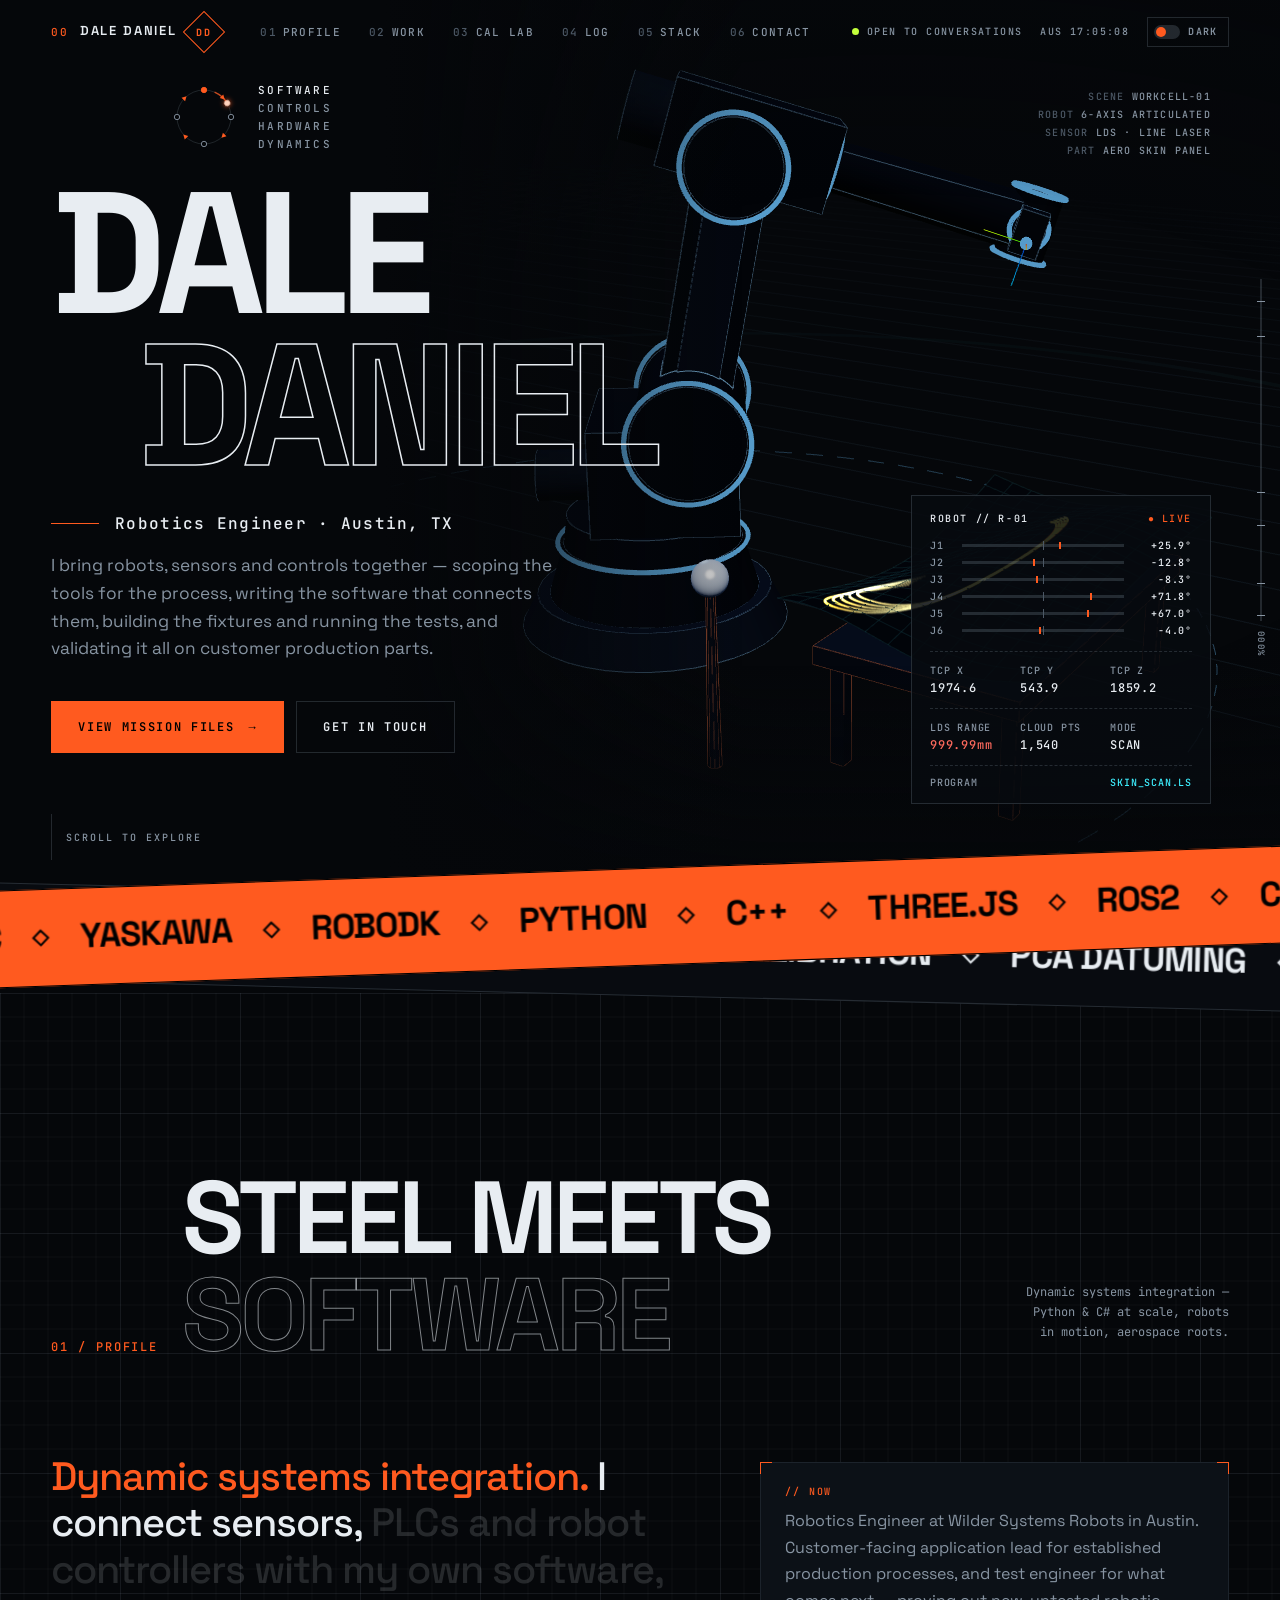
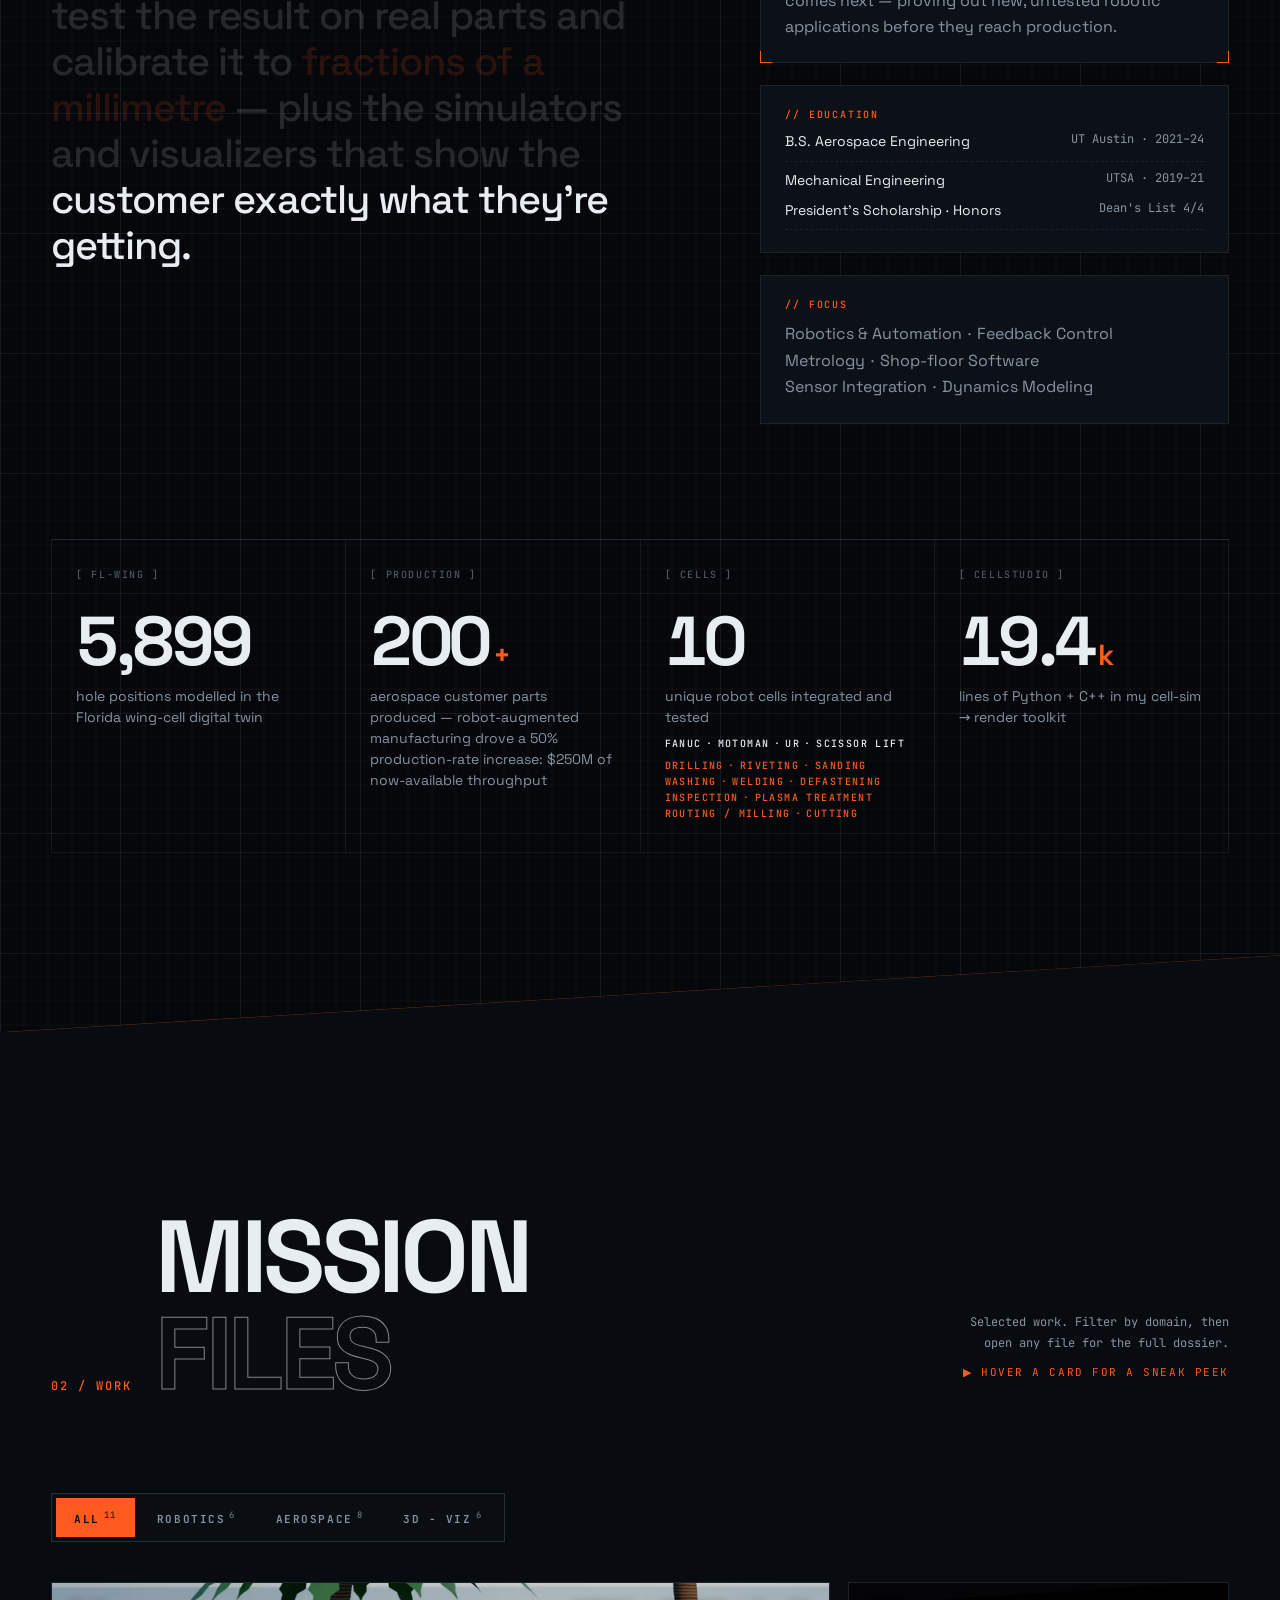
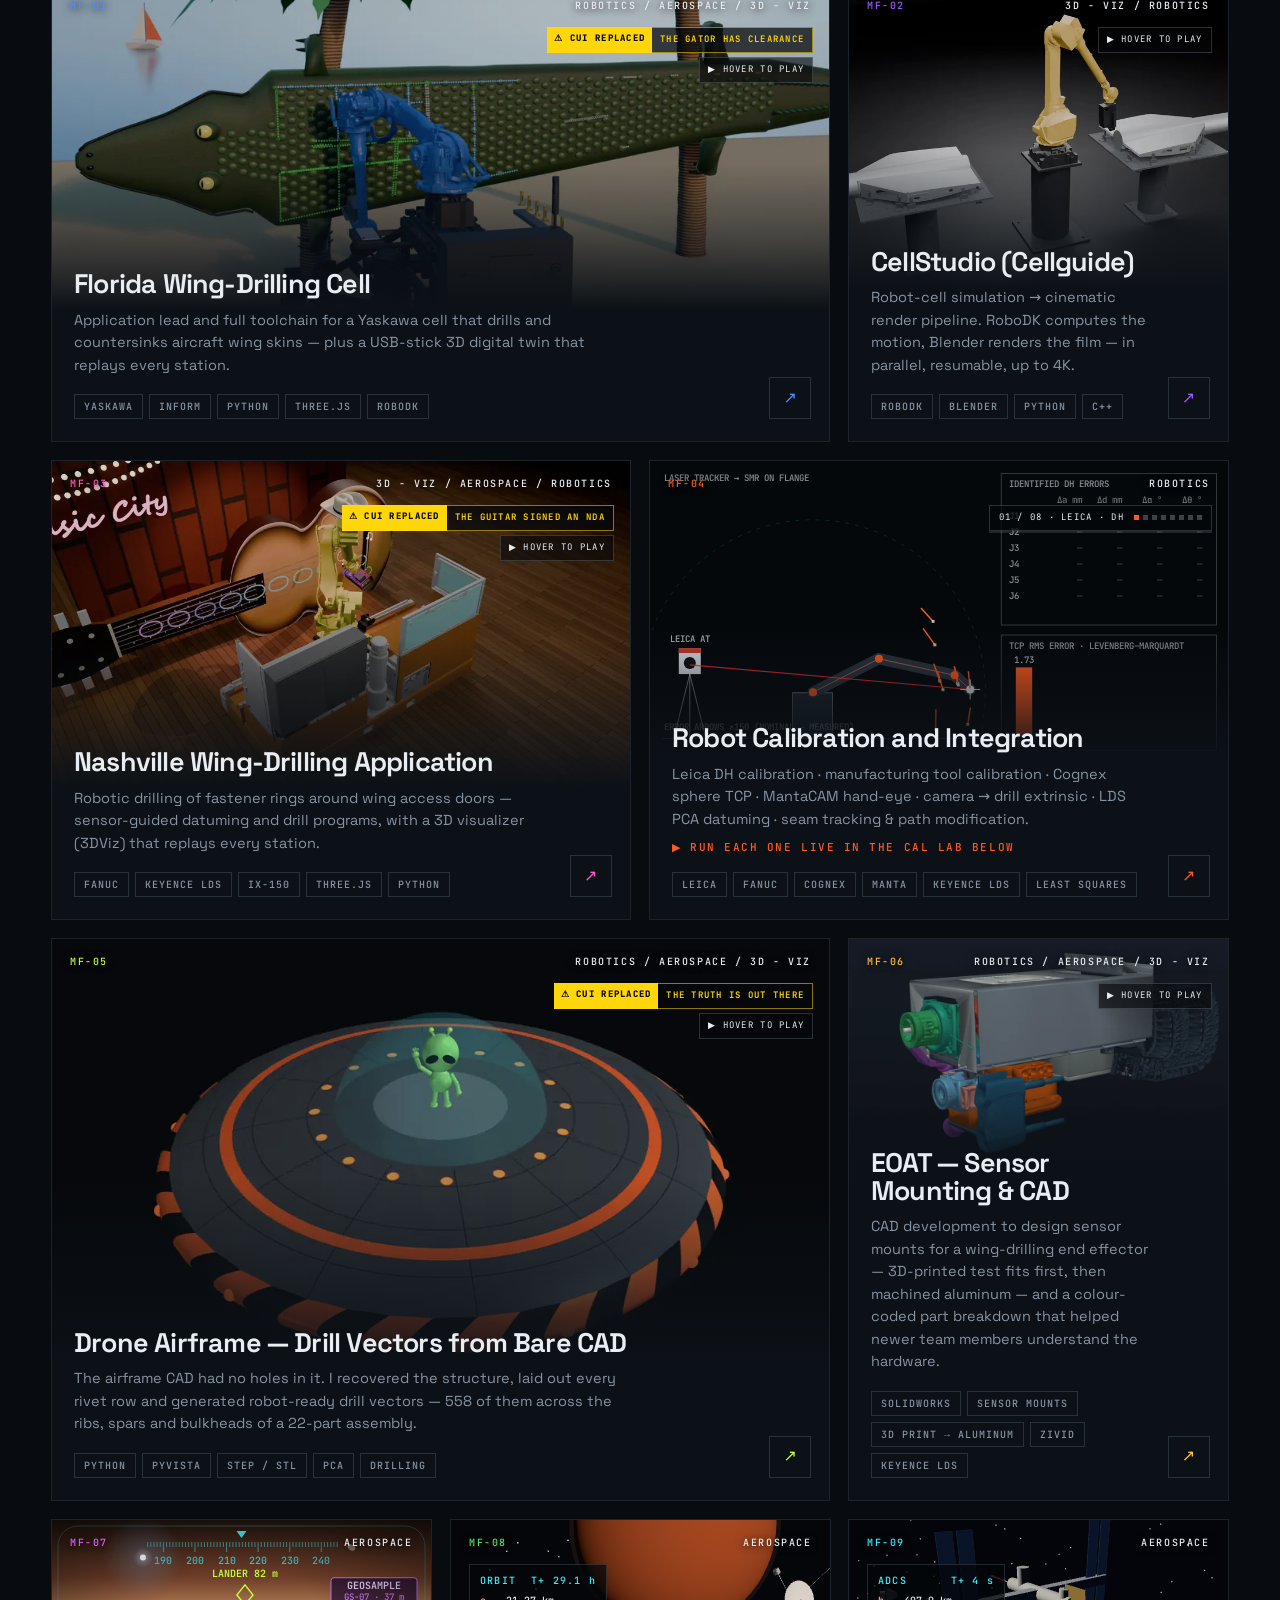
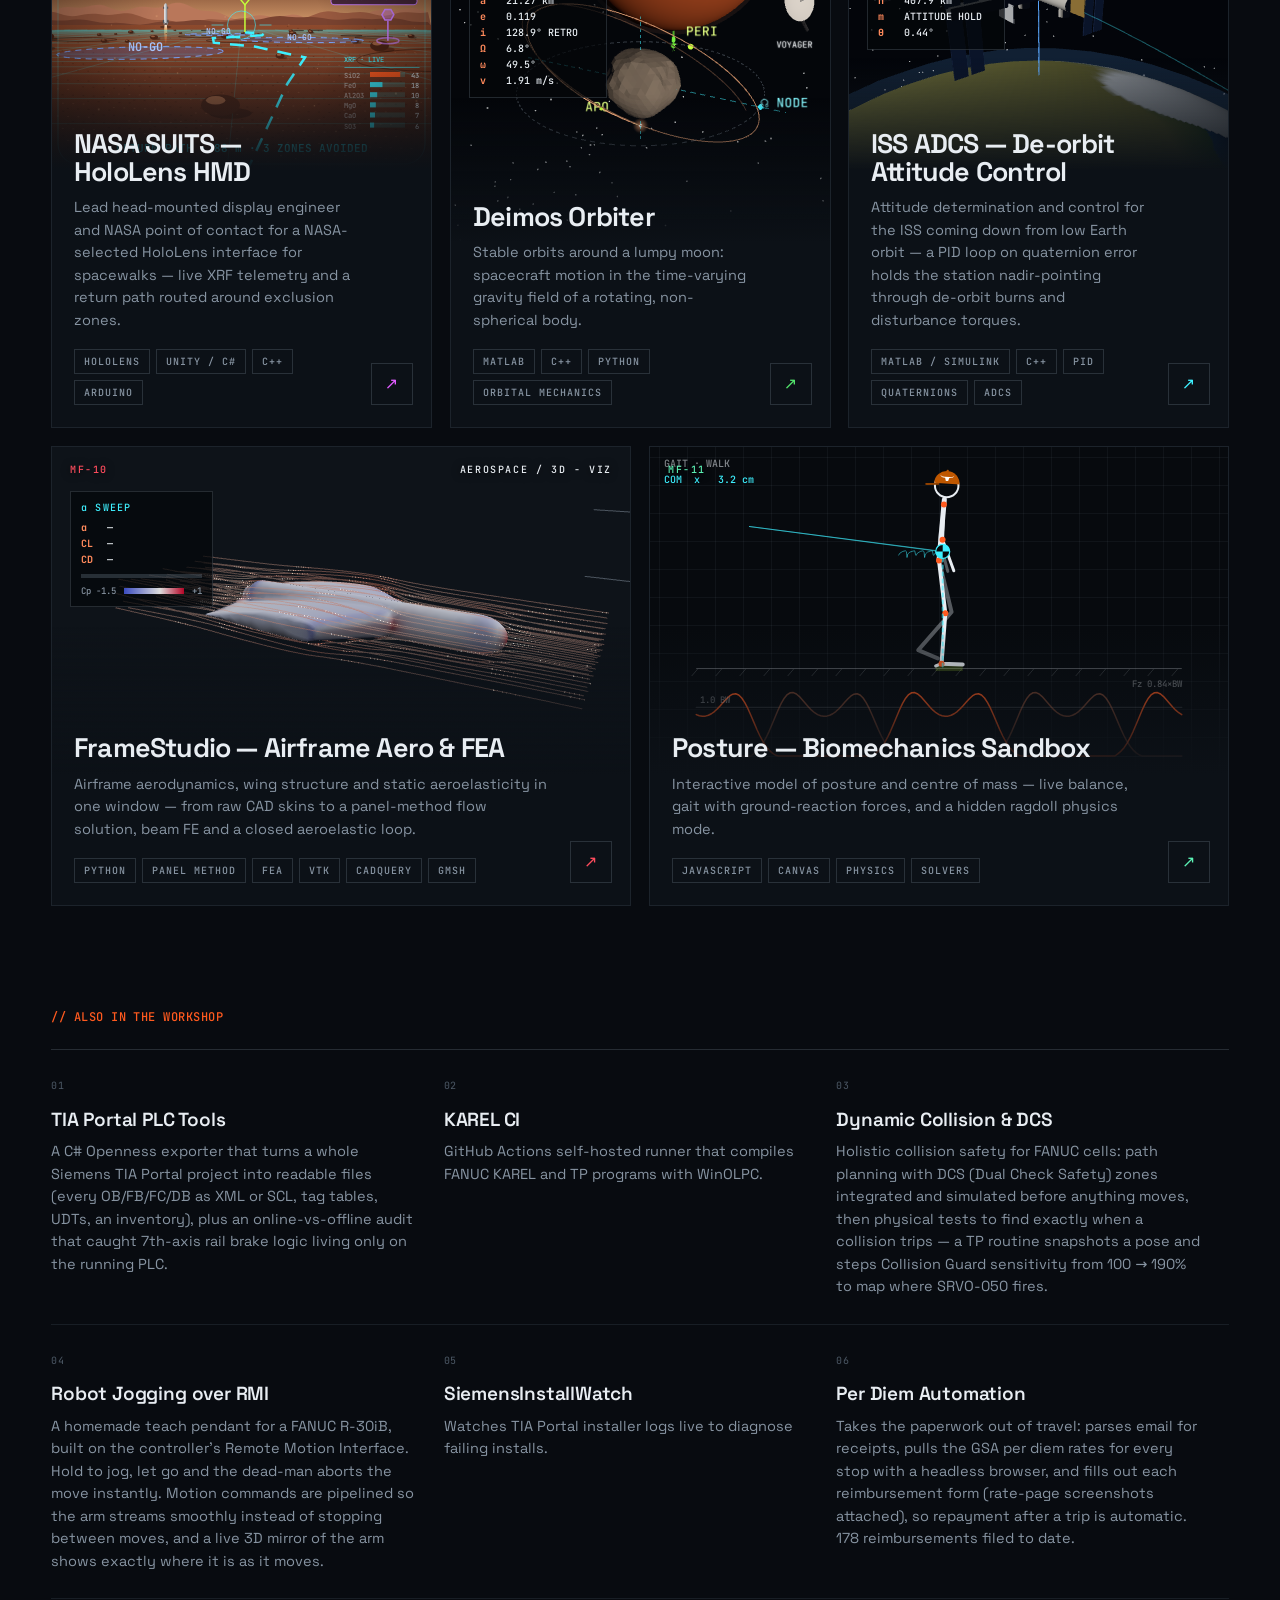
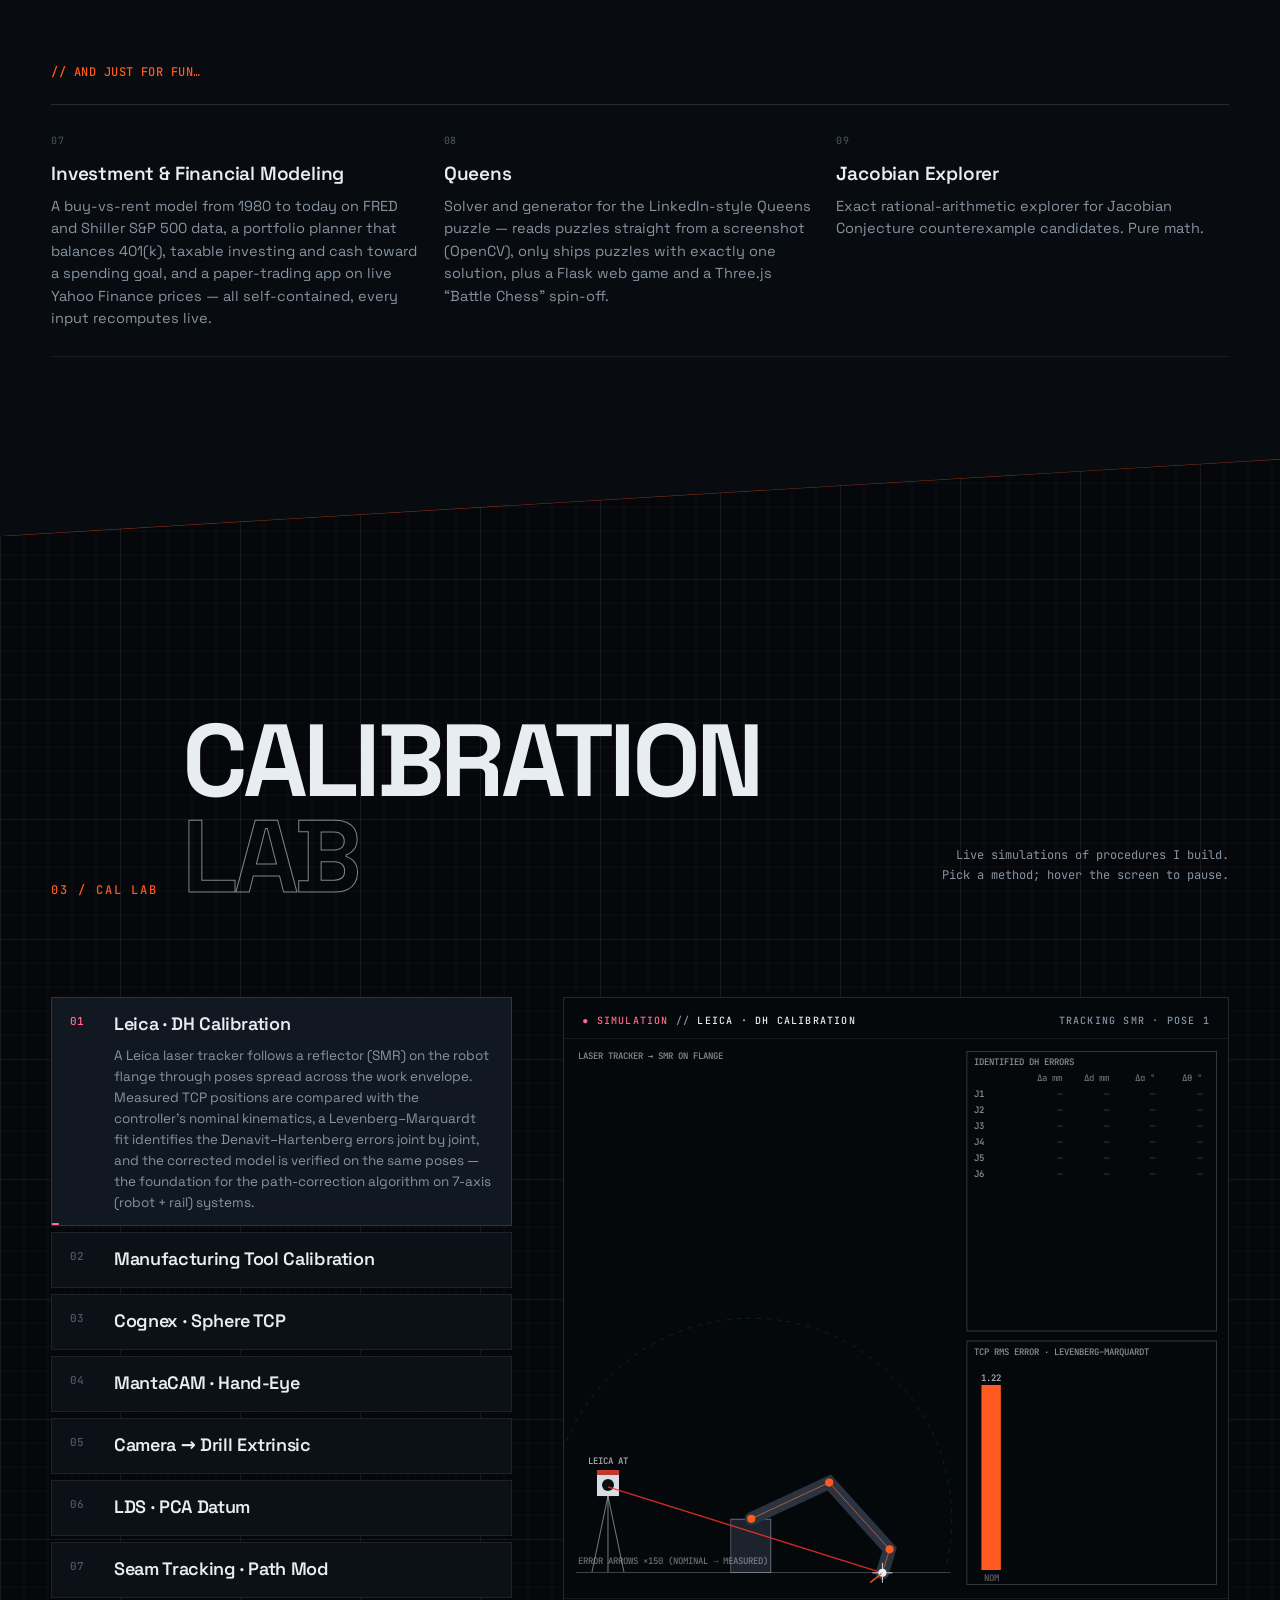
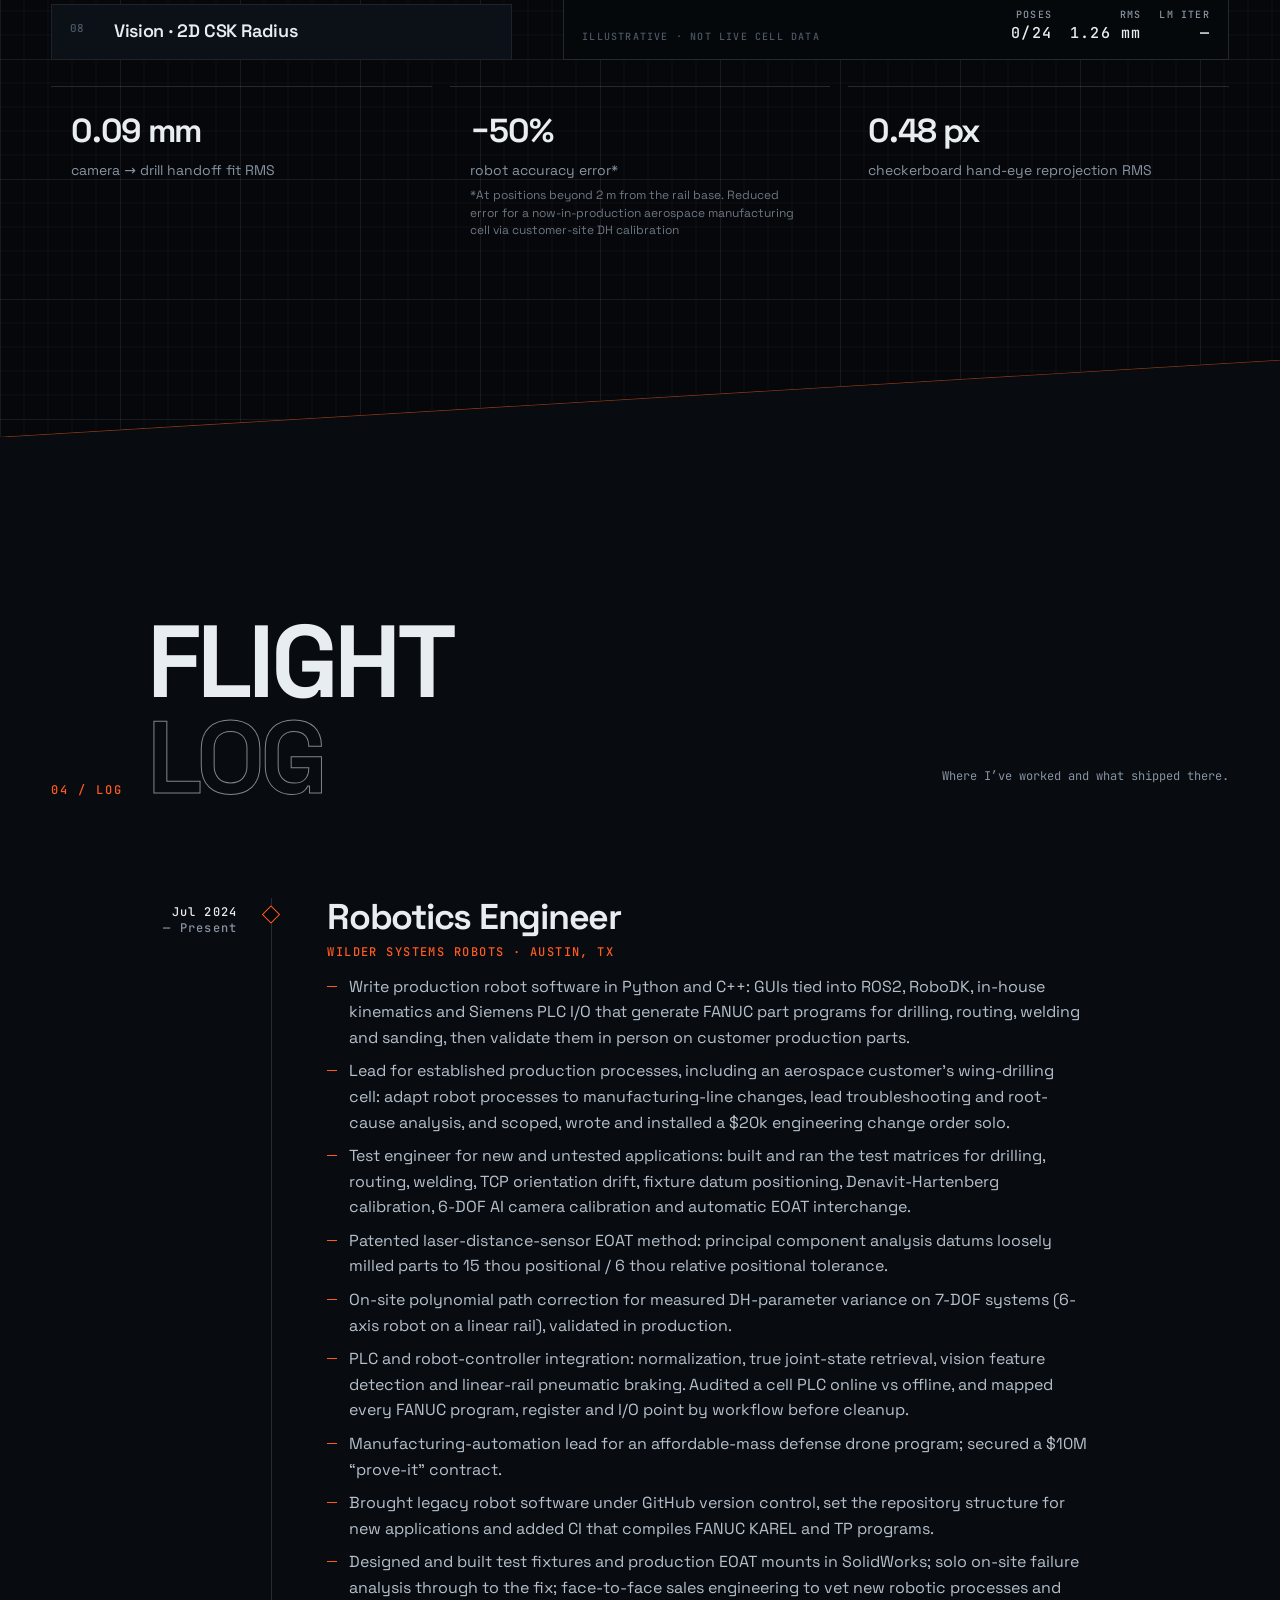
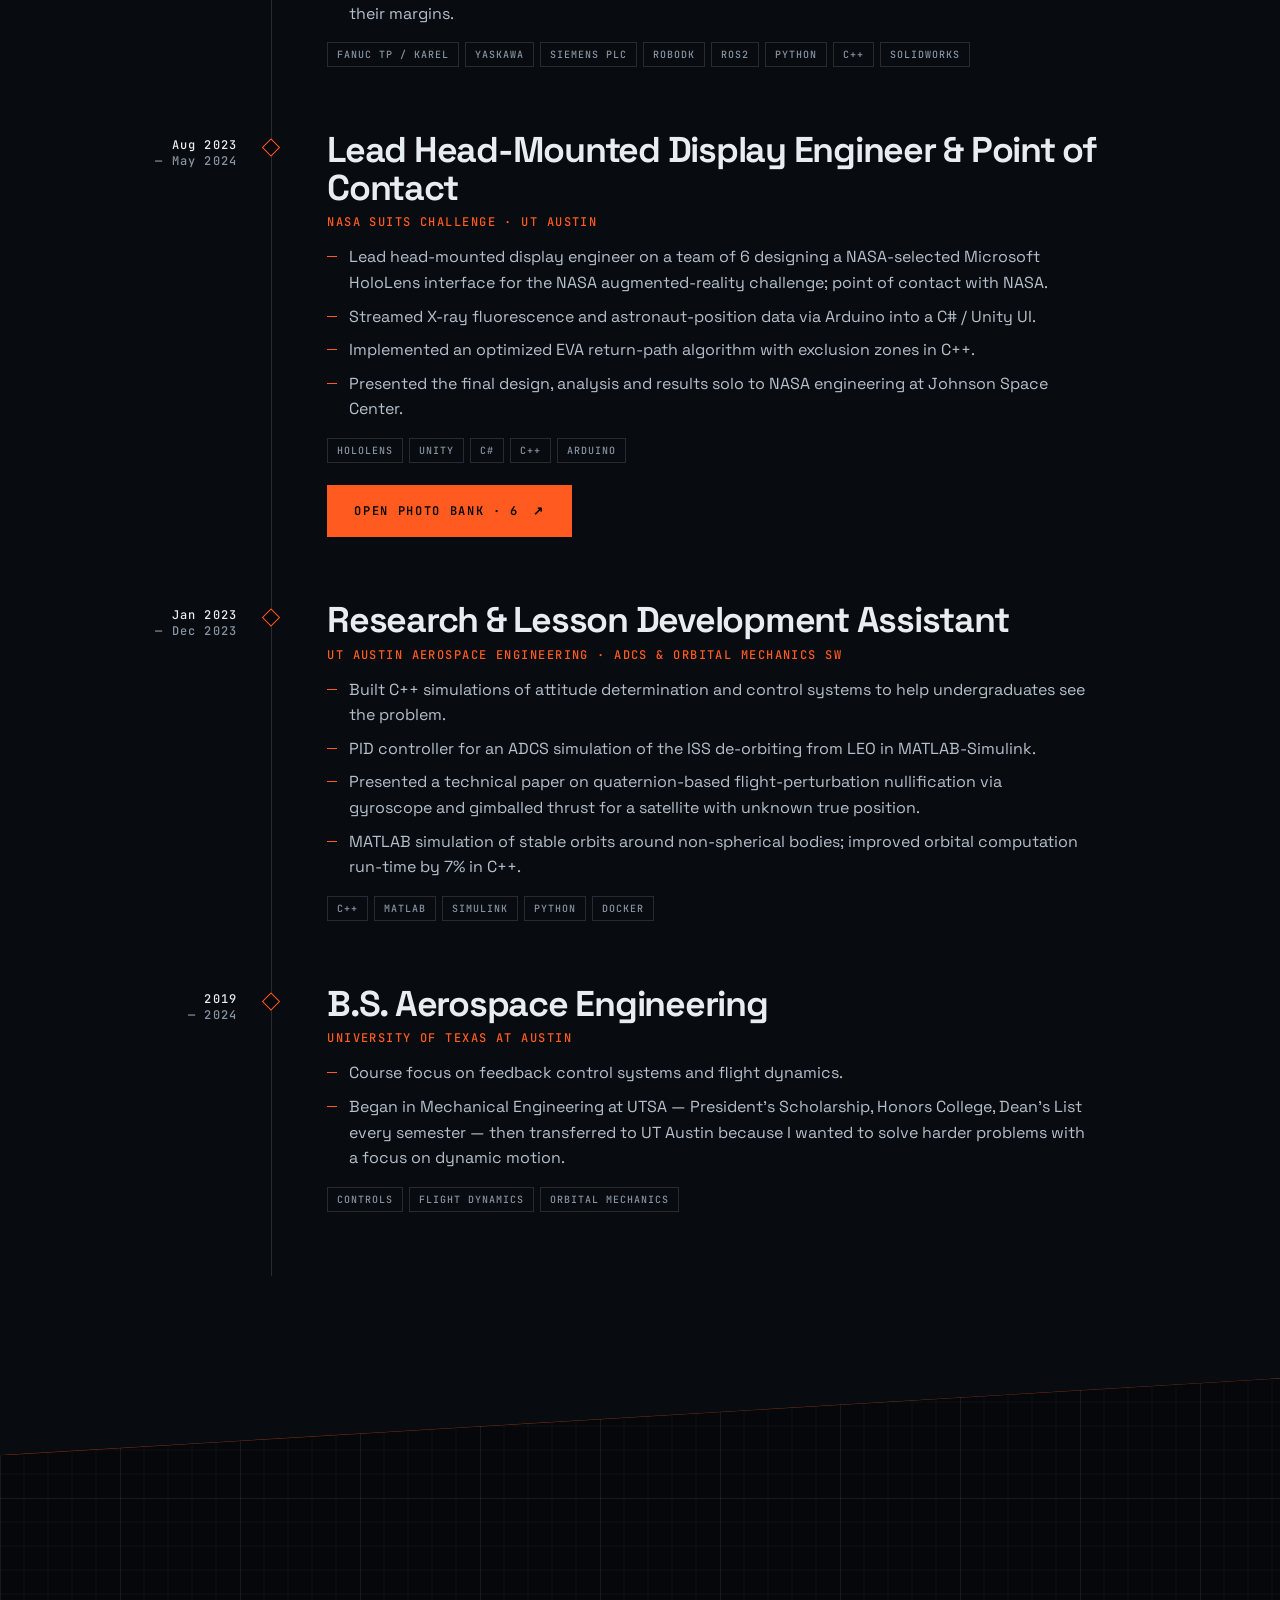
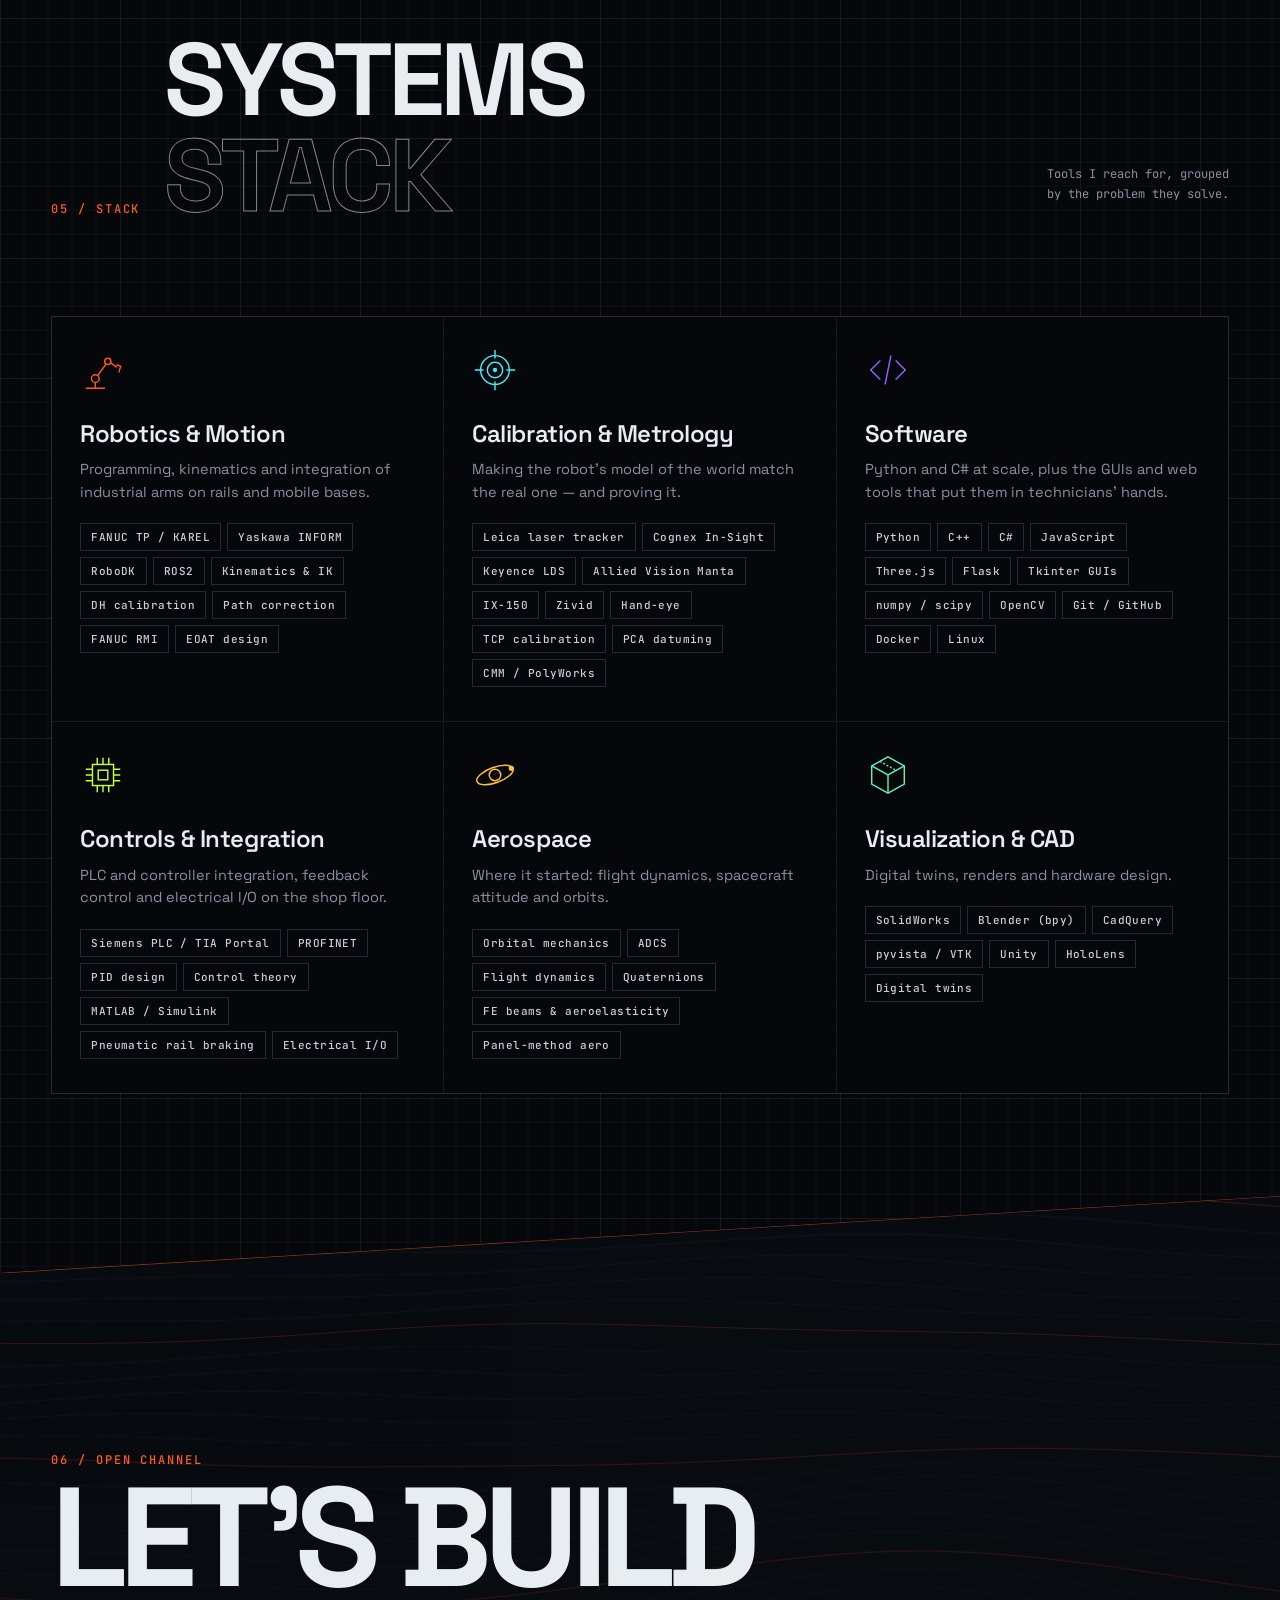
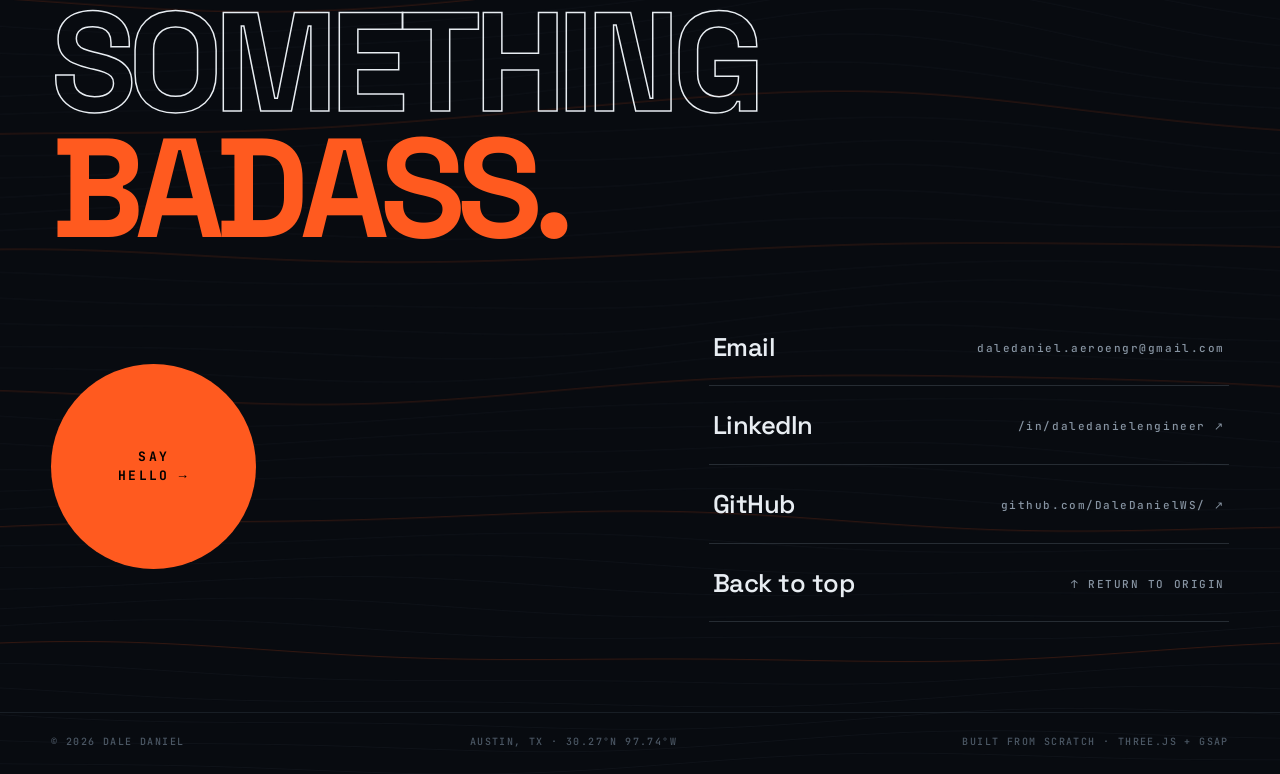
==== commit 96cb294f: "Update site 2026-11-20 14:45 Co-Authored-By: Claude Opus 5.5 <noreply@anthropic.com>" ====
--- a/index.html
+++ b/index.html
@@ -28,7 +28,7 @@
         if (localStorage.getItem('dd-theme') === 'light') document.documentElement.dataset.theme = 'light';
       } catch (e) {}
     </script>
-    <script type="module" crossorigin src="./assets/index-D9FrfdoF.js"></script>
+    <script type="module" crossorigin src="./assets/index-Bm1InKKU.js"></script>
     <link rel="stylesheet" crossorigin href="./assets/index-BmgMmLCh.css">
     <link rel="modulepreload" crossorigin href="./assets/hero-DARFWDT0.js">
     <link rel="modulepreload" crossorigin href="./assets/three.module-BrecXwE-.js">
